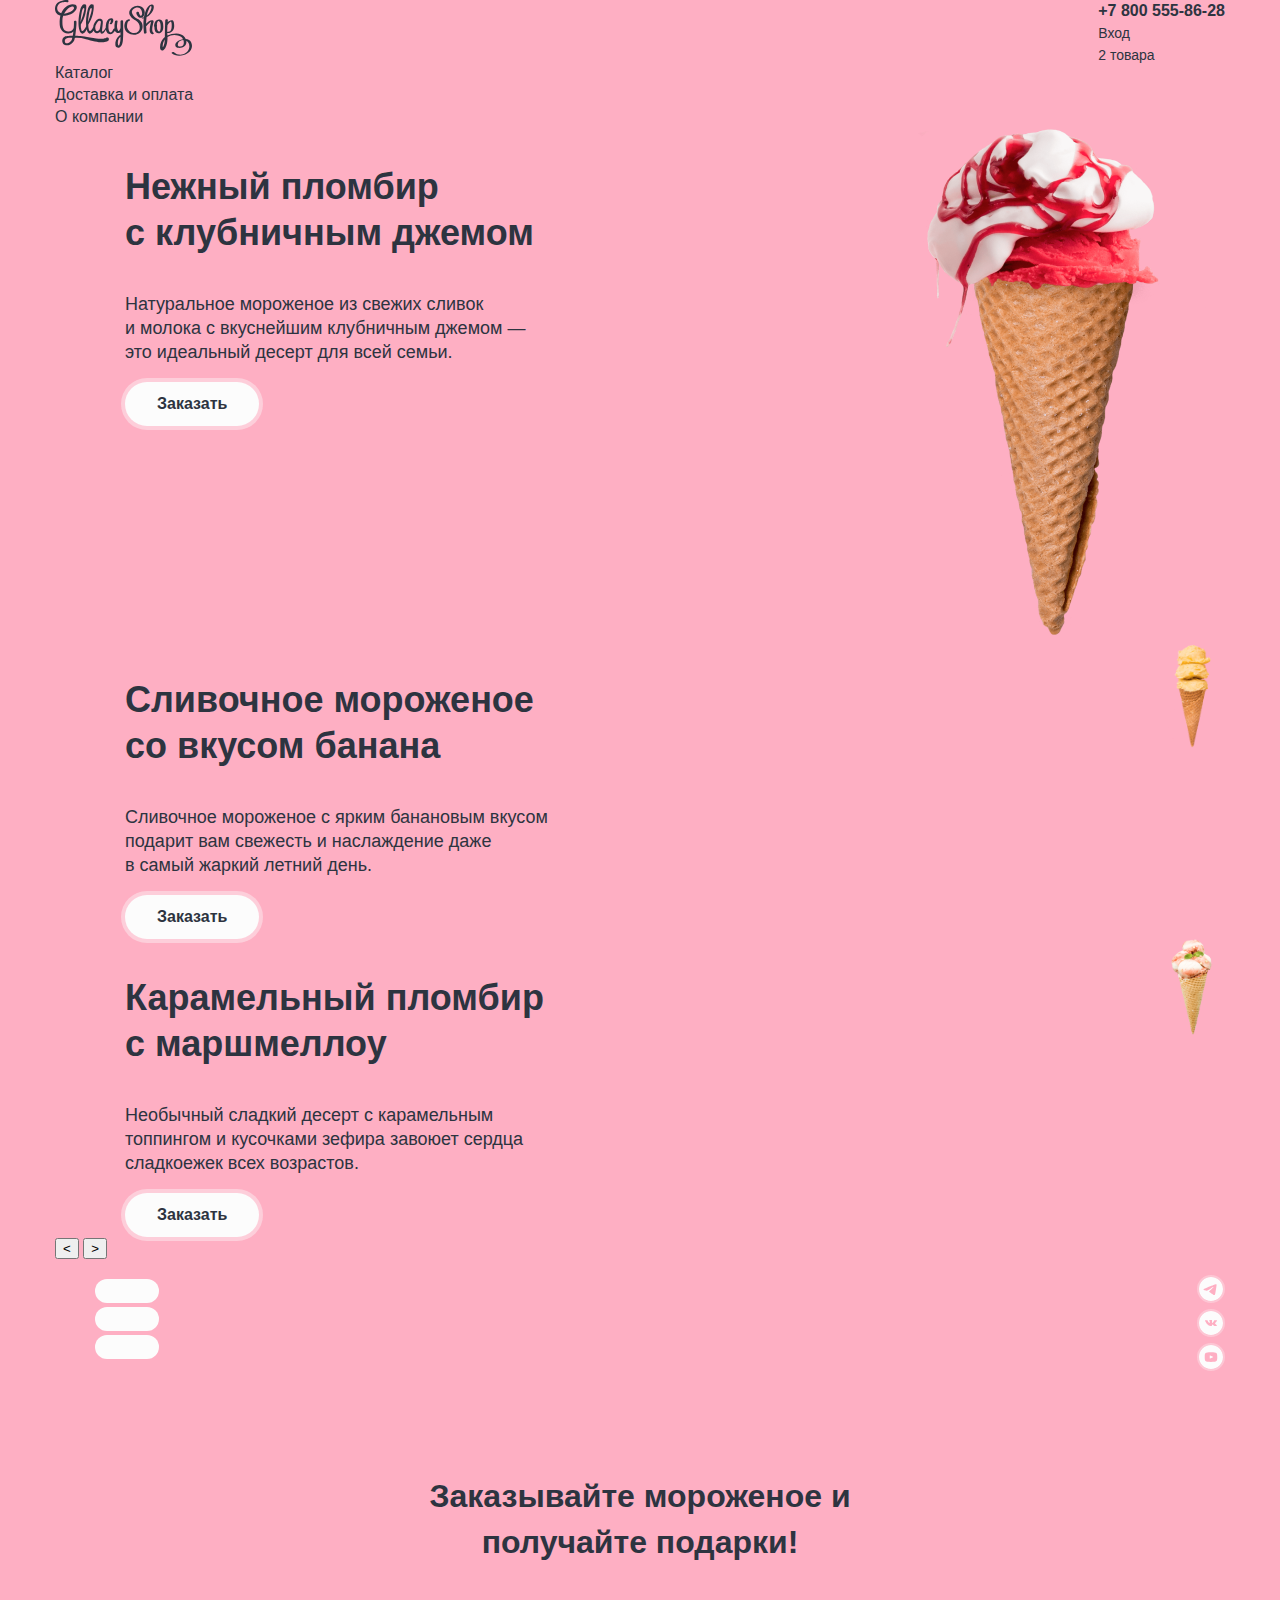
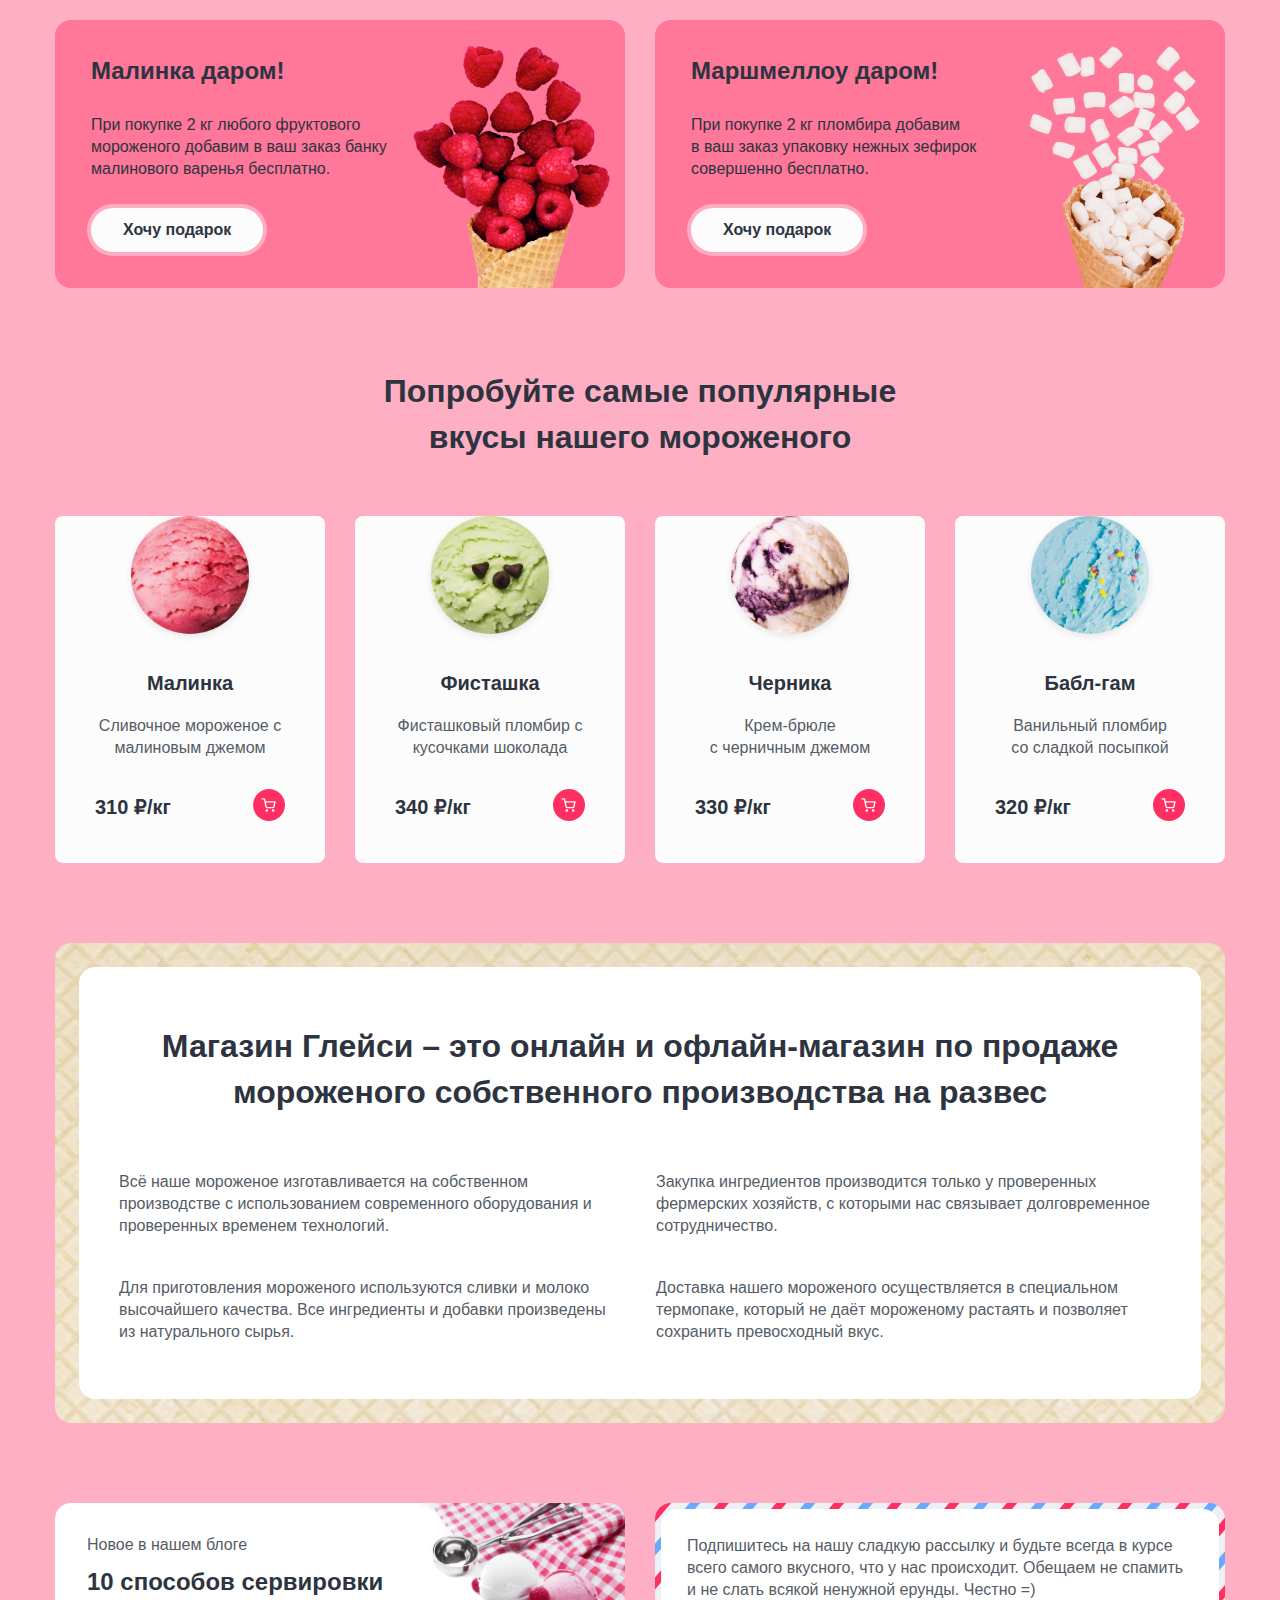
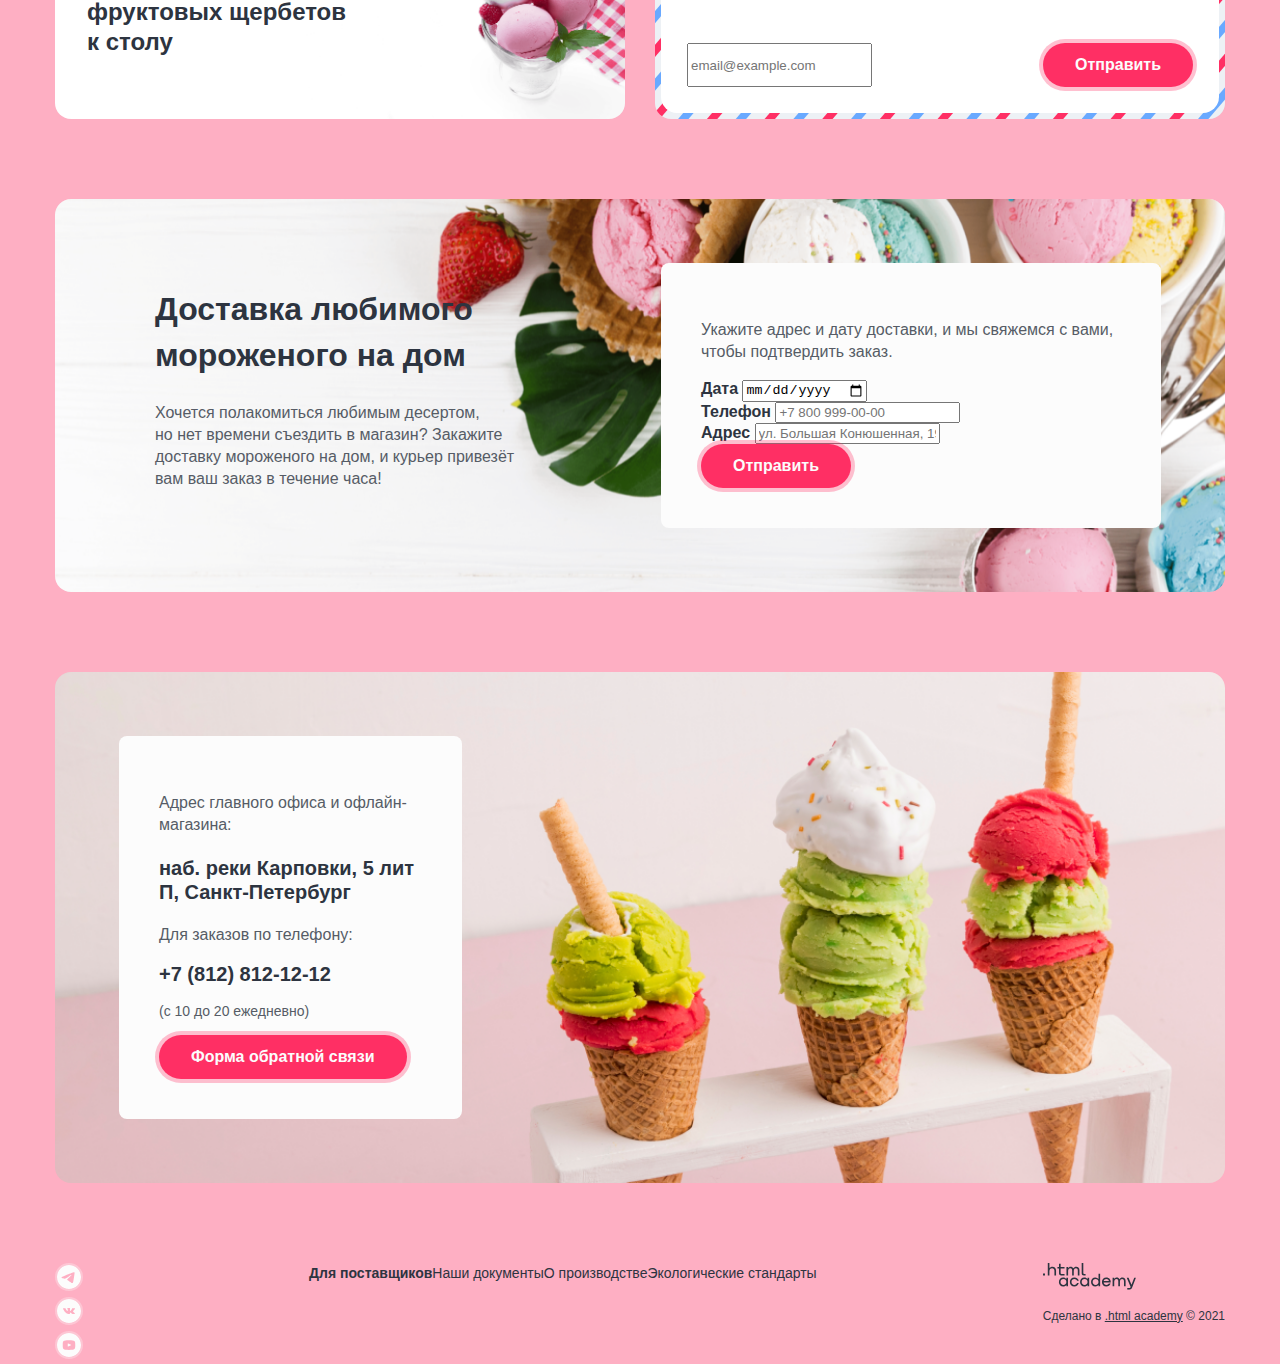
==== index.html @ f5265581 "Changed flex-container for gifts-/cards- containers" ====
<!DOCTYPE html>
<html lang="ru">
  <head>
    <meta charset="utf-8">
    <meta name="viewport" content="width=device-width, initial-scale=1.0">
    <title>HTML Academy: Глейси</title>
    <link rel="stylesheet" href="assets/styles/styles.css">
  </head>
  <body>
    <header class="wrapper main-header">
      <nav class="navigation">
        <a class="logo">
          <img class="main-logo" src="assets/icons/logo-gllacy.svg" alt="Логотип Глейси." width="137" height="56">
        </a>
        <ul class="navigation-list">
          <li class="navigation-item">
            <a class="navigation-link main-text-small" href="catalog.html">Каталог</a>
          </li>
          <li class="navigation-item">
            <a class="navigation-link  main-text-small" href="#">Доставка и оплата</a>
          </li>
          <li class="navigation-item">
            <a class="navigation-link  main-text-small" href="#">О компании</a>
          </li>
        </ul>
      </nav>
      <div class="navigation-user">
        <div class="navigation-item">
          <a class="navigation-link main-text-small text-bold" href="tel:+78005558628">+7 800 555-86-28</a>
        </div>
        <div class="navigation-item">
          <a class="navigation-link" href="#"><span class="visually-hidden">Поиск</span></a>
        </div>
        <div class="navigation-item">
          <a class="navigation-link label-text" href="#">Вход<span class="visually-hidden">Личный кабинет</span></a>
        </div>
        <div class="navigation-item">
          <a class="navigation-link label-text" href="#">2 товара<span class="visually-hidden">Корзина</span></a>
        </div>
      </div>
    </header>
    <main class="wrapper main-index">
      <h1 class="visually-hidden">Магазин мороженого Глейси</h1>
      <section class="section-index slider">
        <h2 class="visually-hidden">Виды мороженого</h2>
        <ul class="slider-items">
          <li class="slider-item js-slide active">
            <div class="slider-item-description">
              <h3 class="slider-item-heading head-text-extra text-black">Нежный пломбир с&nbsp;клубничным джемом</h3>
              <p class="slider-item-text main-text-big">Натуральное мороженое из&nbsp;свежих сливок и&nbsp;молока с&nbsp;вкуснейшим клубничным джемом&nbsp;&mdash; это идеальный десерт для всей семьи.</p>
              <a href="#" class="btn btn-primary">Заказать</a>
            </div>
            <div class="slider-item-image">
              <img src="assets/images/icecream-1.png" width="329" height="507" alt="">
            </div>
          </li>
          <li class="slider-item js-slide">
            <div class="slider-item-description">
              <h3 class="slider-item-heading head-text-extra text-black">Сливочное мороженое со&nbsp;вкусом банана</h3>
              <p class="slider-item-text main-text-big">Сливочное мороженое с&nbsp;ярким банановым вкусом подарит вам свежесть и&nbsp;наслаждение даже в&nbsp;самый жаркий летний день.</p>
              <a href="#" class="btn btn-primary">Заказать</a>
            </div>
            <div class="slider-item-image">
              <img src="assets/images/icecream-2.png" width="66" height="150" alt="">
            </div>
          </li>
          <li class="slider-item js-slide">
            <div class="slider-item-description">
              <h3 class="slider-item-heading head-text-extra text-black">Карамельный пломбир с&nbsp;маршмеллоу</h3>
              <p class="slider-item-text main-text-big">Необычный сладкий десерт с&nbsp;карамельным топпингом и&nbsp;кусочками зефира завоюет сердца сладкоежек всех возрастов.</p>
              <a href="#" class="btn btn-primary">Заказать</a>
            </div>
            <div class="slider-item-image">
              <img src="assets/images/icecream-3.png" width="66" height="150" alt="">
            </div>
          </li>
        </ul>
        <div class="slider-controls">
          <div class="slider-arrows">
            <button class="slider-arrow prev js-toggle" type="button" aria-label="Перейти к предыдущему слайду">&lt;</button>
            <button class="slider-arrow next js-toggle" type="button" aria-label="Перейти к следующему слайду">&gt;</button>
          </div>
        </div>
        <div class="slider-footer">
          <ul class="pagination">
            <li><button class="btn pagination-item pagination-item-active" type="button"></button></li>
            <li><button class="btn pagination-item" type="button"></button></li>
            <li><button class="btn pagination-item" type="button"></button></li>
          </ul>
          <div class="socials">
            <ul class="social-list">
              <li class="social-item">
                <a class="btn btn-icon" href="https://t.me/htmlacademy">
                  <svg width="28" height="28" viewBox="0 0 28 28" fill="none" xmlns="http://www.w3.org/2000/svg">
                    <path fill-rule="evenodd" clip-rule="evenodd" d="M26 14C26 20.627 20.627 26 14 26C7.373 26 2 20.627 2 14C2 7.373 7.373 2 14 2C20.627 2 26 7.373 26 14ZM14.43 10.859C13.263 11.344 10.93 12.349 7.432 13.873C6.864 14.099 6.566 14.32 6.539 14.536C6.493 14.902 6.951 15.046 7.573 15.241C7.658 15.268 7.746 15.295 7.836 15.325C8.449 15.524 9.273 15.757 9.701 15.766C10.09 15.774 10.524 15.614 11.003 15.286C14.271 13.079 15.958 11.964 16.064 11.94C16.139 11.923 16.243 11.901 16.313 11.964C16.383 12.026 16.376 12.144 16.369 12.176C16.323 12.369 14.529 14.038 13.599 14.902C13.309 15.171 13.104 15.362 13.062 15.406C12.968 15.503 12.872 15.596 12.78 15.685C12.21 16.233 11.784 16.645 12.804 17.317C13.294 17.64 13.686 17.907 14.077 18.173C14.504 18.464 14.93 18.754 15.482 19.116C15.622 19.208 15.756 19.303 15.887 19.396C16.384 19.751 16.831 20.069 17.383 20.019C17.703 19.989 18.035 19.688 18.203 18.789C18.6 16.663 19.382 12.059 19.563 10.161C19.574 10.0034 19.5673 9.84509 19.543 9.689C19.5285 9.56293 19.4671 9.44693 19.371 9.364C19.228 9.247 19.006 9.222 18.906 9.224C18.455 9.232 17.763 9.473 14.43 10.859Z" fill="#FCFCFC"/>
                    <rect x="1" y="1" width="26" height="26" rx="13" stroke="#FCFCFC" stroke-opacity="0.3" stroke-width="2"/>
                  </svg>
                  <span class="visually-hidden">Телеграм</span>
                </a>
              </li>
              <li class="social-item">
                <a class="btn btn-icon" href="https://vk.com/htmlacademy">
                  <svg width="28" height="28" viewBox="0 0 28 28" fill="none" xmlns="http://www.w3.org/2000/svg">
                    <path fill-rule="evenodd" clip-rule="evenodd" d="M26 14C26 20.6274 20.6274 26 14 26C7.37258 26 2 20.6274 2 14C2 7.37258 7.37258 2 14 2C20.6274 2 26 7.37258 26 14ZM14.5884 16.9749H13.8711C13.8711 16.9749 12.2885 17.0584 10.8948 15.7867C9.37486 14.3995 8.03249 11.647 8.03249 11.647C8.03249 11.647 7.95511 11.4665 8.03917 11.3793C8.13366 11.2812 8.39106 11.2749 8.39106 11.2749L10.1057 11.2651C10.1057 11.2651 10.2673 11.2888 10.3829 11.3632C10.4782 11.4246 10.5317 11.5394 10.5317 11.5394C10.5317 11.5394 10.8088 12.1536 11.1758 12.7093C11.8921 13.7942 12.2258 14.0315 12.469 13.9152C12.8233 13.7458 12.7171 12.3816 12.7171 12.3816C12.7171 12.3816 12.7236 11.8865 12.5387 11.666C12.3955 11.4951 12.1254 11.4453 12.0062 11.4313C11.9097 11.42 12.0681 11.2237 12.2733 11.1356C12.5819 11.0031 13.1268 10.9955 13.7706 11.0014C14.2722 11.0058 14.4165 11.0332 14.6127 11.0748C15.0677 11.1711 15.0536 11.4796 15.0229 12.1454C15.0138 12.3444 15.0032 12.5752 15.0032 12.8418C15.0032 12.9018 15.0012 12.9657 14.9991 13.0315C14.9885 13.3725 14.9763 13.7629 15.2324 13.908C15.3637 13.9822 15.6849 13.9191 16.4884 12.7233C16.8693 12.1566 17.1549 11.4902 17.1549 11.4902C17.1549 11.4902 17.2173 11.3715 17.3142 11.3205C17.4134 11.2685 17.5472 11.2845 17.5472 11.2845L19.3515 11.2746C19.3515 11.2746 19.8937 11.218 19.9815 11.4324C20.0735 11.6576 19.7788 12.1833 19.0417 13.0444C18.3463 13.8567 18.006 14.1587 18.0328 14.4236C18.0527 14.6198 18.2739 14.7957 18.7015 15.1436C19.5897 15.8661 19.8264 16.2455 19.8827 16.3357C19.8872 16.343 19.8906 16.3484 19.893 16.3519C20.2905 16.9296 19.4522 16.9749 19.4522 16.9749L17.8497 16.9944C17.8497 16.9944 17.5053 17.0543 17.0521 16.7814C16.8151 16.6388 16.5833 16.406 16.3626 16.1842C16.0251 15.8451 15.7131 15.5316 15.4469 15.6056C15.0002 15.7298 15.0143 16.5734 15.0143 16.5734C15.0143 16.5734 15.0175 16.7536 14.9157 16.8495C14.8051 16.954 14.5884 16.9749 14.5884 16.9749Z" fill="#FCFCFC"/>
                    <rect x="1" y="1" width="26" height="26" rx="13" stroke="#FCFCFC" stroke-opacity="0.3" stroke-width="2"/>
                  </svg>
                  <span class="visually-hidden">ВКонтакте</span>
                </a>
              </li>
              <li class="social-item">
                <a class="btn btn-icon" href="https://www.youtube.com/user/htmlacademyru">
                  <svg width="28" height="28" viewBox="0 0 28 28" fill="none" xmlns="http://www.w3.org/2000/svg">
                    <path d="M16.0037 13.7913L13.1963 12.4813C12.9513 12.3675 12.75 12.495 12.75 12.7662V15.2338C12.75 15.505 12.9513 15.6325 13.1963 15.5188L16.0025 14.2087C16.2488 14.0938 16.2487 13.9063 16.0037 13.7913ZM14 2C7.3725 2 2 7.3725 2 14C2 20.6275 7.3725 26 14 26C20.6275 26 26 20.6275 26 14C26 7.3725 20.6275 2 14 2ZM14 18.875C7.8575 18.875 7.75 18.3213 7.75 14C7.75 9.67875 7.8575 9.125 14 9.125C20.1425 9.125 20.25 9.67875 20.25 14C20.25 18.3213 20.1425 18.875 14 18.875Z" fill="#FCFCFC"/>
                    <rect x="1" y="1" width="26" height="26" rx="13" stroke="#FCFCFC" stroke-opacity="0.3" stroke-width="2"/>
                  </svg>
                  <span class="visually-hidden">Ютуб</span>
                </a>
              </li>
            </ul>
          </div>
        </div>
      </section>
      <section class="section-index gifts">
        <h2 class="gifts-heading head-text-big text-black">Заказывайте мороженое и получайте подарки!</h2>
        <div class="gifts-container">
          <div class="gifts-item gifts-item-raspberry">
            <h3 class="gifts-item-heading head-text-medium text-bold">Малинка даром!</h3>
            <p class="gifts-description">При покупке 2 кг любого фруктового мороженого добавим в ваш заказ банку малинового варенья бесплатно.</p>
            <a class="btn btn-primary" href="#">Хочу подарок</a>
          </div>
          <div class="gifts-item  gifts-item-marshmello">
            <h3 class="gifts-item-heading head-text head-text-medium text-bold">Маршмеллоу даром!</h3>
            <p class="gifts-description">При покупке 2 кг пломбира добавим в&nbsp;ваш заказ упаковку нежных зефирок совершенно бесплатно.</p>
            <a class="btn btn-primary" href="#">Хочу подарок</a>
          </div>
        </div>
      </section>
      <section class="section-index catalog">
        <h2 class="catalog-heading head-text-big text-black">Попробуйте самые популярные вкусы нашего мороженого</h2>
        <ul class="catalog-cards">
          <li class="card">
            <a class="card-link" href="#">
              <div class="card-image">
                <img src="assets/images/catalog-raspberry.png" width="270" height="184" alt="">
              </div>
              <h3 class="card-heading head-text-small text-bold">Малинка</h3>
            </a>
            <p class="card-description">Сливочное мороженое с малиновым джемом</p>
            <div class="flex-container">
              <p class="card-price head-text-small text-bold">310 &#8381;/кг</p>
              <button class="btn btn-icon" type="button" aria-label="В корзину">
                <svg width="32" height="32" viewBox="0 0 32 32" fill="none" xmlns="http://www.w3.org/2000/svg">
                  <rect width="32" height="32" rx="16" fill="#FF2F64"/>
                  <path fill-rule="evenodd" clip-rule="evenodd" d="M9.16667 9.25C8.79848 9.25 8.5 9.54848 8.5 9.91667C8.5 10.2849 8.79848 10.5833 9.16667 10.5833H10.9379L11.4054 12.9187C11.4082 12.9367 11.4118 12.9544 11.416 12.9718L12.3834 17.8052L12.3835 17.8057C12.4671 18.2257 12.6956 18.603 13.0292 18.8715C13.3611 19.1387 13.7759 19.2813 14.2018 19.2748H19.8225C20.2484 19.2813 20.6633 19.1387 20.9952 18.8715C21.3289 18.6029 21.5575 18.2254 21.641 17.8052L21.641 17.8052L21.642 17.8002L22.5691 12.9387C22.6063 12.7435 22.5545 12.542 22.4279 12.3889C22.3012 12.2358 22.1129 12.1472 21.9142 12.1472H12.6107L12.1381 9.78583C12.0757 9.47426 11.8021 9.25 11.4844 9.25H9.16667ZM13.691 17.5444L12.8776 13.4805H21.1084L20.3328 17.5474C20.31 17.6599 20.2485 17.7609 20.1591 17.8329C20.0691 17.9053 19.9565 17.9438 19.841 17.9416L19.841 17.9415H19.8282H14.1961V17.9414L14.1834 17.9416C14.0679 17.9438 13.9553 17.9053 13.8653 17.8329C13.7753 17.7605 13.7137 17.6587 13.6912 17.5454L13.691 17.5444ZM12.5574 21.5054C12.5574 20.8175 13.1151 20.2597 13.8031 20.2597C14.491 20.2597 15.0488 20.8175 15.0488 21.5054C15.0488 22.1934 14.491 22.7511 13.8031 22.7511C13.1151 22.7511 12.5574 22.1934 12.5574 21.5054ZM18.9307 21.5054C18.9307 20.8175 19.4884 20.2597 20.1764 20.2597C20.8644 20.2597 21.4221 20.8175 21.4221 21.5054C21.4221 22.1934 20.8644 22.7511 20.1764 22.7511C19.4884 22.7511 18.9307 22.1934 18.9307 21.5054Z" fill="#FCFCFC"/>
                </svg>
              </button>
            </div>
          </li>
          <li class="card">
            <a class="card-link" href="#">
              <div class="card-image">
                <img src="assets/images/catalog-pistachio.png" width="270" height="184" alt="">
              </div>
              <h3 class="card-heading head-text-small text-bold">Фисташка</h3>
            </a>
            <p class="card-description">Фисташковый пломбир с кусочками шоколада</p>
            <div class="flex-container">
              <p class="card-price head-text-small text-bold">340 &#8381;/кг</p>
              <button class="btn btn-icon" type="button" aria-label="В корзину">
                <svg width="32" height="32" viewBox="0 0 32 32" fill="none" xmlns="http://www.w3.org/2000/svg">
                  <rect width="32" height="32" rx="16" fill="#FF2F64"/>
                  <path fill-rule="evenodd" clip-rule="evenodd" d="M9.16667 9.25C8.79848 9.25 8.5 9.54848 8.5 9.91667C8.5 10.2849 8.79848 10.5833 9.16667 10.5833H10.9379L11.4054 12.9187C11.4082 12.9367 11.4118 12.9544 11.416 12.9718L12.3834 17.8052L12.3835 17.8057C12.4671 18.2257 12.6956 18.603 13.0292 18.8715C13.3611 19.1387 13.7759 19.2813 14.2018 19.2748H19.8225C20.2484 19.2813 20.6633 19.1387 20.9952 18.8715C21.3289 18.6029 21.5575 18.2254 21.641 17.8052L21.641 17.8052L21.642 17.8002L22.5691 12.9387C22.6063 12.7435 22.5545 12.542 22.4279 12.3889C22.3012 12.2358 22.1129 12.1472 21.9142 12.1472H12.6107L12.1381 9.78583C12.0757 9.47426 11.8021 9.25 11.4844 9.25H9.16667ZM13.691 17.5444L12.8776 13.4805H21.1084L20.3328 17.5474C20.31 17.6599 20.2485 17.7609 20.1591 17.8329C20.0691 17.9053 19.9565 17.9438 19.841 17.9416L19.841 17.9415H19.8282H14.1961V17.9414L14.1834 17.9416C14.0679 17.9438 13.9553 17.9053 13.8653 17.8329C13.7753 17.7605 13.7137 17.6587 13.6912 17.5454L13.691 17.5444ZM12.5574 21.5054C12.5574 20.8175 13.1151 20.2597 13.8031 20.2597C14.491 20.2597 15.0488 20.8175 15.0488 21.5054C15.0488 22.1934 14.491 22.7511 13.8031 22.7511C13.1151 22.7511 12.5574 22.1934 12.5574 21.5054ZM18.9307 21.5054C18.9307 20.8175 19.4884 20.2597 20.1764 20.2597C20.8644 20.2597 21.4221 20.8175 21.4221 21.5054C21.4221 22.1934 20.8644 22.7511 20.1764 22.7511C19.4884 22.7511 18.9307 22.1934 18.9307 21.5054Z" fill="#FCFCFC"/>
                </svg>
              </button>
            </div>
          </li>
          <li class="card">
            <a class="card-link" href="#">
              <div class="card-image">
                <img src="assets/images/catalog-blueberry.png" width="270" height="184" alt="">
              </div>
              <h3 class="card-heading head-text-small text-bold">Черника</h3>
            </a>
            <p class="card-description">Крем-брюле с&nbsp;черничным джемом</p>
            <div class="flex-container">
              <p class="card-price head-text-small text-bold">330 &#8381;/кг</p>
              <button class="btn btn-icon" type="button" aria-label="В корзину">
                <svg width="32" height="32" viewBox="0 0 32 32" fill="none" xmlns="http://www.w3.org/2000/svg">
                  <rect width="32" height="32" rx="16" fill="#FF2F64"/>
                  <path fill-rule="evenodd" clip-rule="evenodd" d="M9.16667 9.25C8.79848 9.25 8.5 9.54848 8.5 9.91667C8.5 10.2849 8.79848 10.5833 9.16667 10.5833H10.9379L11.4054 12.9187C11.4082 12.9367 11.4118 12.9544 11.416 12.9718L12.3834 17.8052L12.3835 17.8057C12.4671 18.2257 12.6956 18.603 13.0292 18.8715C13.3611 19.1387 13.7759 19.2813 14.2018 19.2748H19.8225C20.2484 19.2813 20.6633 19.1387 20.9952 18.8715C21.3289 18.6029 21.5575 18.2254 21.641 17.8052L21.641 17.8052L21.642 17.8002L22.5691 12.9387C22.6063 12.7435 22.5545 12.542 22.4279 12.3889C22.3012 12.2358 22.1129 12.1472 21.9142 12.1472H12.6107L12.1381 9.78583C12.0757 9.47426 11.8021 9.25 11.4844 9.25H9.16667ZM13.691 17.5444L12.8776 13.4805H21.1084L20.3328 17.5474C20.31 17.6599 20.2485 17.7609 20.1591 17.8329C20.0691 17.9053 19.9565 17.9438 19.841 17.9416L19.841 17.9415H19.8282H14.1961V17.9414L14.1834 17.9416C14.0679 17.9438 13.9553 17.9053 13.8653 17.8329C13.7753 17.7605 13.7137 17.6587 13.6912 17.5454L13.691 17.5444ZM12.5574 21.5054C12.5574 20.8175 13.1151 20.2597 13.8031 20.2597C14.491 20.2597 15.0488 20.8175 15.0488 21.5054C15.0488 22.1934 14.491 22.7511 13.8031 22.7511C13.1151 22.7511 12.5574 22.1934 12.5574 21.5054ZM18.9307 21.5054C18.9307 20.8175 19.4884 20.2597 20.1764 20.2597C20.8644 20.2597 21.4221 20.8175 21.4221 21.5054C21.4221 22.1934 20.8644 22.7511 20.1764 22.7511C19.4884 22.7511 18.9307 22.1934 18.9307 21.5054Z" fill="#FCFCFC"/>
                </svg>
              </button>
            </div>
          </li>
          <li class="card">
            <a class="card-link" href="#">
              <div class="card-image">
                <img src="assets/images/catalog-bubblegum.png" width="270" height="184" alt="">
              </div>
              <h3 class="card-heading head-text-small text-bold">Бабл-гам</h3>
            </a>
            <p class="card-description">Ванильный пломбир со&nbsp;сладкой посыпкой</p>
            <div class="flex-container">
              <p class="card-price head-text-small text-bold">320 &#8381;/кг</p>
              <button class="btn btn-icon" type="button" aria-label="В корзину">
                <svg width="32" height="32" viewBox="0 0 32 32" fill="none" xmlns="http://www.w3.org/2000/svg">
                  <rect width="32" height="32" rx="16" fill="#FF2F64"/>
                  <path fill-rule="evenodd" clip-rule="evenodd" d="M9.16667 9.25C8.79848 9.25 8.5 9.54848 8.5 9.91667C8.5 10.2849 8.79848 10.5833 9.16667 10.5833H10.9379L11.4054 12.9187C11.4082 12.9367 11.4118 12.9544 11.416 12.9718L12.3834 17.8052L12.3835 17.8057C12.4671 18.2257 12.6956 18.603 13.0292 18.8715C13.3611 19.1387 13.7759 19.2813 14.2018 19.2748H19.8225C20.2484 19.2813 20.6633 19.1387 20.9952 18.8715C21.3289 18.6029 21.5575 18.2254 21.641 17.8052L21.641 17.8052L21.642 17.8002L22.5691 12.9387C22.6063 12.7435 22.5545 12.542 22.4279 12.3889C22.3012 12.2358 22.1129 12.1472 21.9142 12.1472H12.6107L12.1381 9.78583C12.0757 9.47426 11.8021 9.25 11.4844 9.25H9.16667ZM13.691 17.5444L12.8776 13.4805H21.1084L20.3328 17.5474C20.31 17.6599 20.2485 17.7609 20.1591 17.8329C20.0691 17.9053 19.9565 17.9438 19.841 17.9416L19.841 17.9415H19.8282H14.1961V17.9414L14.1834 17.9416C14.0679 17.9438 13.9553 17.9053 13.8653 17.8329C13.7753 17.7605 13.7137 17.6587 13.6912 17.5454L13.691 17.5444ZM12.5574 21.5054C12.5574 20.8175 13.1151 20.2597 13.8031 20.2597C14.491 20.2597 15.0488 20.8175 15.0488 21.5054C15.0488 22.1934 14.491 22.7511 13.8031 22.7511C13.1151 22.7511 12.5574 22.1934 12.5574 21.5054ZM18.9307 21.5054C18.9307 20.8175 19.4884 20.2597 20.1764 20.2597C20.8644 20.2597 21.4221 20.8175 21.4221 21.5054C21.4221 22.1934 20.8644 22.7511 20.1764 22.7511C19.4884 22.7511 18.9307 22.1934 18.9307 21.5054Z" fill="#FCFCFC"/>
                </svg>
              </button>
            </div>
          </li>
        </ul>
      </section>
      <section class="section-index advantages">
        <div class="advantages-inner">
          <h2 class="advantages-heading head-text-big text-black">Магазин Глейси – это онлайн и офлайн-магазин по продаже мороженого собственного производства на развес</h2>
          <div class="flex-container">
            <div class="advantages-item production">
              <p class="advantages-description">Всё наше мороженое изготавливается на собственном производстве с использованием современного оборудования и проверенных временем технологий.</p>
            </div>
            <div class="advantages-item ingredients">
              <p class="advantages-description">Закупка ингредиентов производится только у проверенных фермерских хозяйств, с которыми нас связывает долговременное сотрудничество.</p>
            </div>
            <div class="advantages-item quality">
              <p class="advantages-description">Для приготовления мороженого используются сливки и молоко высочайшего качества. Все ингредиенты и добавки произведены из натурального сырья.</p>
            </div>
            <div class="advantages-item temperature">
              <p class="advantages-description">Доставка нашего мороженого осуществляется в специальном термопаке, который не даёт мороженому растаять и позволяет сохранить превосходный вкус.</p>
            </div>
          </div>
        </div>
      </section>
      <section class="section-index info">
        <h2 class="visually-hidden">Новости и подписка</h2>
        <div class="flex-container">
          <article class="news info-item">
            <p class="news-text main-text-small">Новое в нашем блоге</p>
            <h3 class="news-heading head-text-medium text-bold">
              <a href="#">10 способов сервировки фруктовых щербетов к&nbsp;столу</a>
            </h3>
          </article>
          <div class="subscribe info-item">
            <div class="subscribe-inner">
              <p class="subscribe-text">Подпишитесь на нашу сладкую рассылку и будьте всегда в&nbsp;курсе всего самого вкусного, что у нас происходит. Обещаем не спамить и не слать всякой ненужной ерунды. Честно =)</p>
              <form class="subscribe-form flex-container" action="https://echo.htmlacademy.ru/courses" method="post">
                <label class="visually-hidden" for="email">Электронная почта:</label>
                <input class="main-input" type="email" name="email" id="email" placeholder="email@example.com">
                <button class="btn btn-secondary" type="submit">Отправить</button>
              </form>
            </div>
          </div>
        </div>
      </section>
      <section class="section-index delivery">
        <div class="flex-container">
          <div class="delivery-description">
            <h2 class="delivery-heading head-text-big text-black">Доставка любимого мороженого на дом</h2>
            <p class="delivery-text">Хочется полакомиться любимым десертом, но&nbsp;нет времени съездить в магазин? Закажите доставку мороженого на дом, и курьер привезёт вам ваш заказ в течение часа!</p>
          </div>
          <div class="delivery-order">
            <p class="delivery-order-label">Укажите адрес и дату доставки, и мы свяжемся с вами, чтобы подтвердить заказ.</p>
            <form class="delivery-form" action="https://echo.htmlacademy.ru/courses" method="post">
              <div class="flex-container">
                <label class="main-label data-label main-text-small text-bold">Дата
                  <input class="main-input date-input" type="date" name="date">
                </label>
                <label class="main-label main-text-small text-bold">Телефон
                  <input class="main-input tel-input" type="tel" name="tel" placeholder="+7 800 999-00-00">
                </label>
                <label class="main-label main-text-small text-bold">Адрес
                  <input class="main-input address-input" type="text" name="address" placeholder="ул. Большая Конюшенная, 19/8">
                </label>
              </div>
              <button class="btn btn-secondary" type="submit">Отправить</button>
            </form>
          </div>
        </div>
      </section>
      <section class="section-index contacts">
        <h2 class="visually-hidden">Наши контакты</h2>
        <div class="contacts-container">
          <div class="contacts-address">
            <p class="contacts-text">Адрес главного офиса и офлайн-магазина:</p>
            <p class="head-text-small text-bold">наб. реки Карповки, 5 лит П, Санкт-Петербург</p>
          </div>
          <div class="contacts-phone">
            <p class="contacts-text">Для заказов по телефону:</p>
            <a class="head-text-small text-bold" href="tel:+78128121212">+7 (812) 812-12-12</a>
            <p class="contacts-text label-text">(с 10 до 20 ежедневно)</p>
          </div>
          <button class="btn btn-secondary" type="button">Форма обратной связи</button>
        </div>
      </section>
    </main>
    <footer class="wrapper footer main-footer">
      <div class="flex-container">
        <div class="footer-socials">
          <ul class="social-list">
            <li class="social-item">
              <a class="btn btn-icon" href="https://t.me/htmlacademy">
                <svg width="28" height="28" viewBox="0 0 28 28" fill="none" xmlns="http://www.w3.org/2000/svg">
                  <path fill-rule="evenodd" clip-rule="evenodd" d="M26 14C26 20.627 20.627 26 14 26C7.373 26 2 20.627 2 14C2 7.373 7.373 2 14 2C20.627 2 26 7.373 26 14ZM14.43 10.859C13.263 11.344 10.93 12.349 7.432 13.873C6.864 14.099 6.566 14.32 6.539 14.536C6.493 14.902 6.951 15.046 7.573 15.241C7.658 15.268 7.746 15.295 7.836 15.325C8.449 15.524 9.273 15.757 9.701 15.766C10.09 15.774 10.524 15.614 11.003 15.286C14.271 13.079 15.958 11.964 16.064 11.94C16.139 11.923 16.243 11.901 16.313 11.964C16.383 12.026 16.376 12.144 16.369 12.176C16.323 12.369 14.529 14.038 13.599 14.902C13.309 15.171 13.104 15.362 13.062 15.406C12.968 15.503 12.872 15.596 12.78 15.685C12.21 16.233 11.784 16.645 12.804 17.317C13.294 17.64 13.686 17.907 14.077 18.173C14.504 18.464 14.93 18.754 15.482 19.116C15.622 19.208 15.756 19.303 15.887 19.396C16.384 19.751 16.831 20.069 17.383 20.019C17.703 19.989 18.035 19.688 18.203 18.789C18.6 16.663 19.382 12.059 19.563 10.161C19.574 10.0034 19.5673 9.84509 19.543 9.689C19.5285 9.56293 19.4671 9.44693 19.371 9.364C19.228 9.247 19.006 9.222 18.906 9.224C18.455 9.232 17.763 9.473 14.43 10.859Z" fill="#FCFCFC"/>
                  <rect x="1" y="1" width="26" height="26" rx="13" stroke="#FCFCFC" stroke-opacity="0.3" stroke-width="2"/>
                </svg>
                <span class="visually-hidden">Телеграм</span>
              </a>
            </li>
            <li class="social-item">
              <a class="btn btn-icon" href="https://vk.com/htmlacademy">
                <svg width="28" height="28" viewBox="0 0 28 28" fill="none" xmlns="http://www.w3.org/2000/svg">
                  <path fill-rule="evenodd" clip-rule="evenodd" d="M26 14C26 20.6274 20.6274 26 14 26C7.37258 26 2 20.6274 2 14C2 7.37258 7.37258 2 14 2C20.6274 2 26 7.37258 26 14ZM14.5884 16.9749H13.8711C13.8711 16.9749 12.2885 17.0584 10.8948 15.7867C9.37486 14.3995 8.03249 11.647 8.03249 11.647C8.03249 11.647 7.95511 11.4665 8.03917 11.3793C8.13366 11.2812 8.39106 11.2749 8.39106 11.2749L10.1057 11.2651C10.1057 11.2651 10.2673 11.2888 10.3829 11.3632C10.4782 11.4246 10.5317 11.5394 10.5317 11.5394C10.5317 11.5394 10.8088 12.1536 11.1758 12.7093C11.8921 13.7942 12.2258 14.0315 12.469 13.9152C12.8233 13.7458 12.7171 12.3816 12.7171 12.3816C12.7171 12.3816 12.7236 11.8865 12.5387 11.666C12.3955 11.4951 12.1254 11.4453 12.0062 11.4313C11.9097 11.42 12.0681 11.2237 12.2733 11.1356C12.5819 11.0031 13.1268 10.9955 13.7706 11.0014C14.2722 11.0058 14.4165 11.0332 14.6127 11.0748C15.0677 11.1711 15.0536 11.4796 15.0229 12.1454C15.0138 12.3444 15.0032 12.5752 15.0032 12.8418C15.0032 12.9018 15.0012 12.9657 14.9991 13.0315C14.9885 13.3725 14.9763 13.7629 15.2324 13.908C15.3637 13.9822 15.6849 13.9191 16.4884 12.7233C16.8693 12.1566 17.1549 11.4902 17.1549 11.4902C17.1549 11.4902 17.2173 11.3715 17.3142 11.3205C17.4134 11.2685 17.5472 11.2845 17.5472 11.2845L19.3515 11.2746C19.3515 11.2746 19.8937 11.218 19.9815 11.4324C20.0735 11.6576 19.7788 12.1833 19.0417 13.0444C18.3463 13.8567 18.006 14.1587 18.0328 14.4236C18.0527 14.6198 18.2739 14.7957 18.7015 15.1436C19.5897 15.8661 19.8264 16.2455 19.8827 16.3357C19.8872 16.343 19.8906 16.3484 19.893 16.3519C20.2905 16.9296 19.4522 16.9749 19.4522 16.9749L17.8497 16.9944C17.8497 16.9944 17.5053 17.0543 17.0521 16.7814C16.8151 16.6388 16.5833 16.406 16.3626 16.1842C16.0251 15.8451 15.7131 15.5316 15.4469 15.6056C15.0002 15.7298 15.0143 16.5734 15.0143 16.5734C15.0143 16.5734 15.0175 16.7536 14.9157 16.8495C14.8051 16.954 14.5884 16.9749 14.5884 16.9749Z" fill="#FCFCFC"/>
                  <rect x="1" y="1" width="26" height="26" rx="13" stroke="#FCFCFC" stroke-opacity="0.3" stroke-width="2"/>
                </svg>
                <span class="visually-hidden">ВКонтакте</span>
              </a>
            </li>
            <li class="social-item">
              <a class="btn btn-icon" href="https://www.youtube.com/user/htmlacademyru">
                <svg width="28" height="28" viewBox="0 0 28 28" fill="none" xmlns="http://www.w3.org/2000/svg">
                  <path d="M16.0037 13.7913L13.1963 12.4813C12.9513 12.3675 12.75 12.495 12.75 12.7662V15.2338C12.75 15.505 12.9513 15.6325 13.1963 15.5188L16.0025 14.2087C16.2488 14.0938 16.2487 13.9063 16.0037 13.7913ZM14 2C7.3725 2 2 7.3725 2 14C2 20.6275 7.3725 26 14 26C20.6275 26 26 20.6275 26 14C26 7.3725 20.6275 2 14 2ZM14 18.875C7.8575 18.875 7.75 18.3213 7.75 14C7.75 9.67875 7.8575 9.125 14 9.125C20.1425 9.125 20.25 9.67875 20.25 14C20.25 18.3213 20.1425 18.875 14 18.875Z" fill="#FCFCFC"/>
                  <rect x="1" y="1" width="26" height="26" rx="13" stroke="#FCFCFC" stroke-opacity="0.3" stroke-width="2"/>
                </svg>
                <span class="visually-hidden">Ютуб</span>
              </a>
            </li>
          </ul>
        </div>
        <ul class="footer-links flex-container">
            <li class="links-item links-item-icon label-text text-bold"><a href="#">Для поставщиков</a></li>
            <li class="links-item label-text"><a href="#">Наши документы</a></li>
            <li class="links-item label-text"><a href="#">О производстве</a></li>
            <li class="links-item label-text"><a href="#">Экологические стандарты</a></li>
          </ul>
        <div class="footer-copyright">
          <a class="footer-logo" href="https://htmlacademy.ru/">
            <img src="assets/icons/logo-htmlacademy.svg" alt="Логотип HTML Academy.">
          </a>
          <p class="label-text label-text-small">Сделано в <a class="html-academy-link" href="https://htmlacademy.ru/">.html academy</a> &#169; 2021</p>
        </div>
      </div>
    </footer>
  </body>
</html>
---- assets/styles/styles.css ----
@font-face {
  font-family: "Inter";
  font-style: normal;
  font-weight: 400;
  src: url("../../fonts/inter-400.woff2") format("woff2");
  font-display: swap;
}

@font-face {
  font-family: "Inter";
  font-style: normal;
  font-weight: 700;
  src: url("../../fonts/inter-700.woff2") format("woff2");
  font-display: swap;
}

@font-face {
  font-family: "Inter";
  font-style: normal;
  font-weight: 900;
  src: url("../../fonts/inter-900.woff2") format("woff2");
  font-display: swap;
}

html {
  height: 100%;
}

*,
*::before,
*::after {
  box-sizing: border-box;
}

body {
  display: flex;
  flex-direction: column;
  margin: 0;
  min-height: 100%;
  background-color: #FEAFC3; /* special/light */
  font-family: "Inter", sans-serif;
  font-size: 16px;
  line-height: 22px;
  color: #2D3440; /* basic/extra-dark */
}

img {
  max-width: 100%;
  height: auto;
  object-fit: contain;
}

.wrapper {
  width: 1170px;
  margin: 0 auto;
  }

.flex-container{
  display: flex;
  justify-content: space-between;
  flex-wrap: wrap;
}

.main-index {
  flex-grow: 1;
}

.visually-hidden {
  position: absolute;
  width: 1px;
  height: 1px;
  margin: -1px;
  border: 0;
  padding: 0;
  white-space: nowrap;
  clip-path: inset(100%);
  clip: rect(0 0 0 0);
  overflow: hidden;
}

/* buttons & links*/
.btn {
  display: inline-block;
  padding: 12px 32px;
  border-radius: 26px;
  border: none;
  text-decoration: none;
  font-size: 16px;
  line-height: 20px;
  font-weight: 700;
  background-color: #FCFCFC;
  margin: 0;
}

.btn-primary {
  box-sizing: content-box;
  color: #2D3440; /* basic/extra-dark */
  background-color: #FCFCFC; /* basic/extra-light */
  box-shadow: 0 0 0 4px rgba(252, 252, 252, 0.4);
}

.btn-secondary {
  color: #FCFCFC; /* basic/extra-light */
  background-color: #FF2F64 /* special/extra-bright*/;
  box-shadow: 0 0 0 4px rgba(255, 47, 100, 0.3);
}

.btn-tertiary {
  background-color: rgba(252, 252, 252, 0.3); /* basic/extra-light */
  border: 2px solid #FCFCFC;
  padding: 8px 32px;
}

.btn-icon {
  padding: 0;
  background-position: center;
  background-repeat: no-repeat;
  background-color: transparent;
}

.btn-tg {
  background-image: url("../icons/socitem-tg.svg");
}

.btn-vk {
  background-image: url("../icons/socitem-vk.svg");
}

.btn-yt {
  background-image: url("../icons/socitem-yt.svg");
}

.btn-basket {
  background-image: url("../icons/btn-basket.svg");
  background-size: contain;
}

/* text (size & weight) */
.text-bold {
  font-weight: 700;
}

.text-black {
  font-weight: 900;
}

.main-text-big {
  font-size: 18px;
  line-height: 24px;
}

.main-text-small {
  line-height: 20px;
}

.label-text {
  font-size: 14px;
  line-height: 20px;
}

.label-text-small {
  font-size: 12px;
  line-height: 16px;
}

.head-text-extra {
  font-size: 36px;
  line-height: 46px;
}

.head-text-big {
  font-size: 32px;
  line-height: 46px;
}

.head-text-medium {
  font-size: 24px;
  line-height: 30px;
}

.head-text-small {
  font-size: 20px;
  line-height: 24px;
}

.section-index {
  margin-bottom: 80px;
}

/* header */
.main-header {
  display: flex;
  justify-content: space-between;
}

.navigation-list {
  list-style: none;
  margin: 0;
  padding: 0;
}

.navigation-link {
  color: #2D3440; /* basic/extra-dark */
  text-decoration: none;
}

/* slider */
.slider-items {
  margin: 0;
  padding: 0;
}

.slider-item {
  display: flex;
  justify-content: space-between;
}

.slider-item-description {
  padding-left: 70px;
}

.slider-item-heading {
  width: 470px;
}

.slider-item-text {
  width: 430px;
}

.slider-footer {
  display: flex;
  justify-content: space-between;
}

.slider-footer ul {
  list-style: none;
}

  /* gifts */
.gifts-heading {
  width: 434px;
  margin: 0 auto 55px;
}

.gifts-container {
  display: flex;
  flex-wrap: wrap;
  gap: 30px;
}

.gifts-item {
  width: 570px;
  background-color: #FF7799; /* special/neutral */
  background-repeat: no-repeat;
  background-position: bottom right;
  background-size: contain;
  border-radius: 16px;
  padding: 36px;
}

.gifts-item-heading {
  margin: 0 0 28px 0;
}

.gifts-description {
  width: 304px;
  margin: 0 0 28px 0;
}

.gifts-item-raspberry {
  background-image: url("../images/bg-raspberry.png");
}

.gifts-item-marshmello {
  background-image: url("../images/bg-marshmello.png");
}

.gifts-heading {
  text-align: center;
}

/* catalog (section) */
.catalog-heading {
  width: 527px;
  margin: 0 auto 56px;
  text-align: center;
}

.catalog-cards {
  display: flex;
  flex-wrap: wrap;
  gap: 40px 30px;
  list-style: none;
  margin: 0;
  padding: 0;
}

.card {
  width: 270px;
  background-color: #FCFCFC; /* basic/extra-light */
  text-align: center;
  border-radius: 8px;
  padding: 0 40px 24px;
}

.card-description {
  color: #565C66; /* basic/dark */
}

.card-heading {
  color: #2D3440; /* basic/extra-dark */
}

.card a {
  text-decoration: none;
}

/* advantages */
.advantages {
  background-color: #ffffff;
  background-image:  url("../images/border-advantages.png");
  background-repeat: no-repeat;
  background-position: 50% 50%;
  background-size: cover;
  border-radius: 16px;
  padding: 24px;
}

.advantages-inner {
  background-color: #ffffff;
  border-radius: 16px;
  padding: 56px 40px;
}

.advantages-inner .flex-container {
  margin: 0 0 -40px 0;
}

.advantages-item {
  width: 505px;
  margin: 0 0 40px 0;
}

.advantages-heading {
  text-align: center;
  margin: 0 0 56px 0;
}

.advantages-description {
  color: #565C66; /* basic/dark */
  margin: 0;
}

/* info */
.info-item {
  width: 570px;
}

.news {
  background-color: #ffffff;
  background-image:  url("../images/bg-news.png");
  background-repeat: no-repeat;
  background-position: top right;
  background-size: contain;
  border-radius: 16px;
  padding: 32px;
}

.news-text {
  color: #565C66; /* basic/dark */
  margin: 0 0 12px 0;
}

.news-heading {
  width: 303px;
  margin: 0;
}

.news-heading a {
  text-decoration: none;
  color: #2D3440; /* basic/extra-dark */
}

.subscribe {
  background-color: #ffffff;
  background-image: url("../images/border-subscribe.png");
  background-repeat: no-repeat;
  background-position: 50% 50%;
  background-size: cover;
  border-radius: 16px;
  padding: 6px;
}

.subscribe-inner {
  background-color: #ffffff;
  border-radius: 16px;
  padding: 26px;
}

.subscribe-text {
  width: 506px;
  margin: 0 0 42px 0;
  color: #565C66; /* basic/dark */
}

/* delivery */
.delivery .flex-container {
  align-items: center;
}
.delivery {
  background-color: #FCFCFC;/* basic/extra-light */
  background-image: url("../images/bg-delivery.png");
  background-repeat: no-repeat;
  background-position: top right;
  background-size: cover;
  border-radius: 16px;
  padding: 64px 64px 64px 100px;
}

.delivery-description {
  width: 371px;
}

.delivery-heading {
  margin: 0 0 24px 0;
}

.delivery-order {
  width: 500px;
  border-radius: 8px;
  background-color: #FCFCFC; /* basic/extra-light */
  padding: 40px;
}

.delivery-text {
  color: #565C66; /* basic/dark */
}

.delivery-order-label {
  color: #565C66; /* basic/dark */
}

/* contacts */
.contacts {
  background-color: #FCFCFC; /* basic/extra-light */
  background-image: url("../images/bg-contacts.png");
  background-repeat:  no-repeat;
  background-position: 50% 50%;
  background-size: cover;
  padding: 64px;
  border-radius: 16px;
}

.contacts-container {
  background-color: #FCFCFC;/* basic/extra-light */
  width: 343px;
  padding: 40px;
  border-radius: 8px;
}

.contacts-text {
  color: #565C66; /* basic/dark */
}

.contacts-phone a {
  text-decoration: none;
  color: #2D3440; /* basic/extra-dark */
}

/* footer */
.footer ul {
  list-style: none;
  margin: 0;
  padding: 0;
}

.footer-links a {
  text-decoration: none;
  color: #2D3440; /* basic/extra-dark */
}

.html-academy-link {
  color: #2D3440; /* basic/extra-dark */
}

/* CATALOG PAGE */
.breadcrumbs {
  list-style: none;
  margin: 0 0 16px 0;
  padding: 0;
}

.breadcrumbs a {
  text-decoration: none;
  color: #2D3440; /* basic/extra-dark */
}

.breadcrumbs a.current-link {
  text-decoration: underline;
}

.main-catalog .catalog-heading {
  margin: 0 0 40px 0;
  text-align: start;
}

.catalog-cards-list {
  margin-bottom: 57px;
}

.pagination a {
  text-decoration: none;
  color: #2D3440; /* basic/extra-dark */
}

.main-catalog {
  flex-grow: 1;
}

.catalog-filter ul {
  list-style: none;
  margin: 0;
  padding: 0;
}

.catalog-controls {
  display: flex;
  justify-content: flex-end;
  align-items: center;
  position: relative;
}

.catalog-controls .pagination {
  display: flex;
  list-style: none;
}

.pagination-show-more {
  position: absolute;
  top: 50%;
  left: 50%;
  transform: translate(-50%, -50%);
}
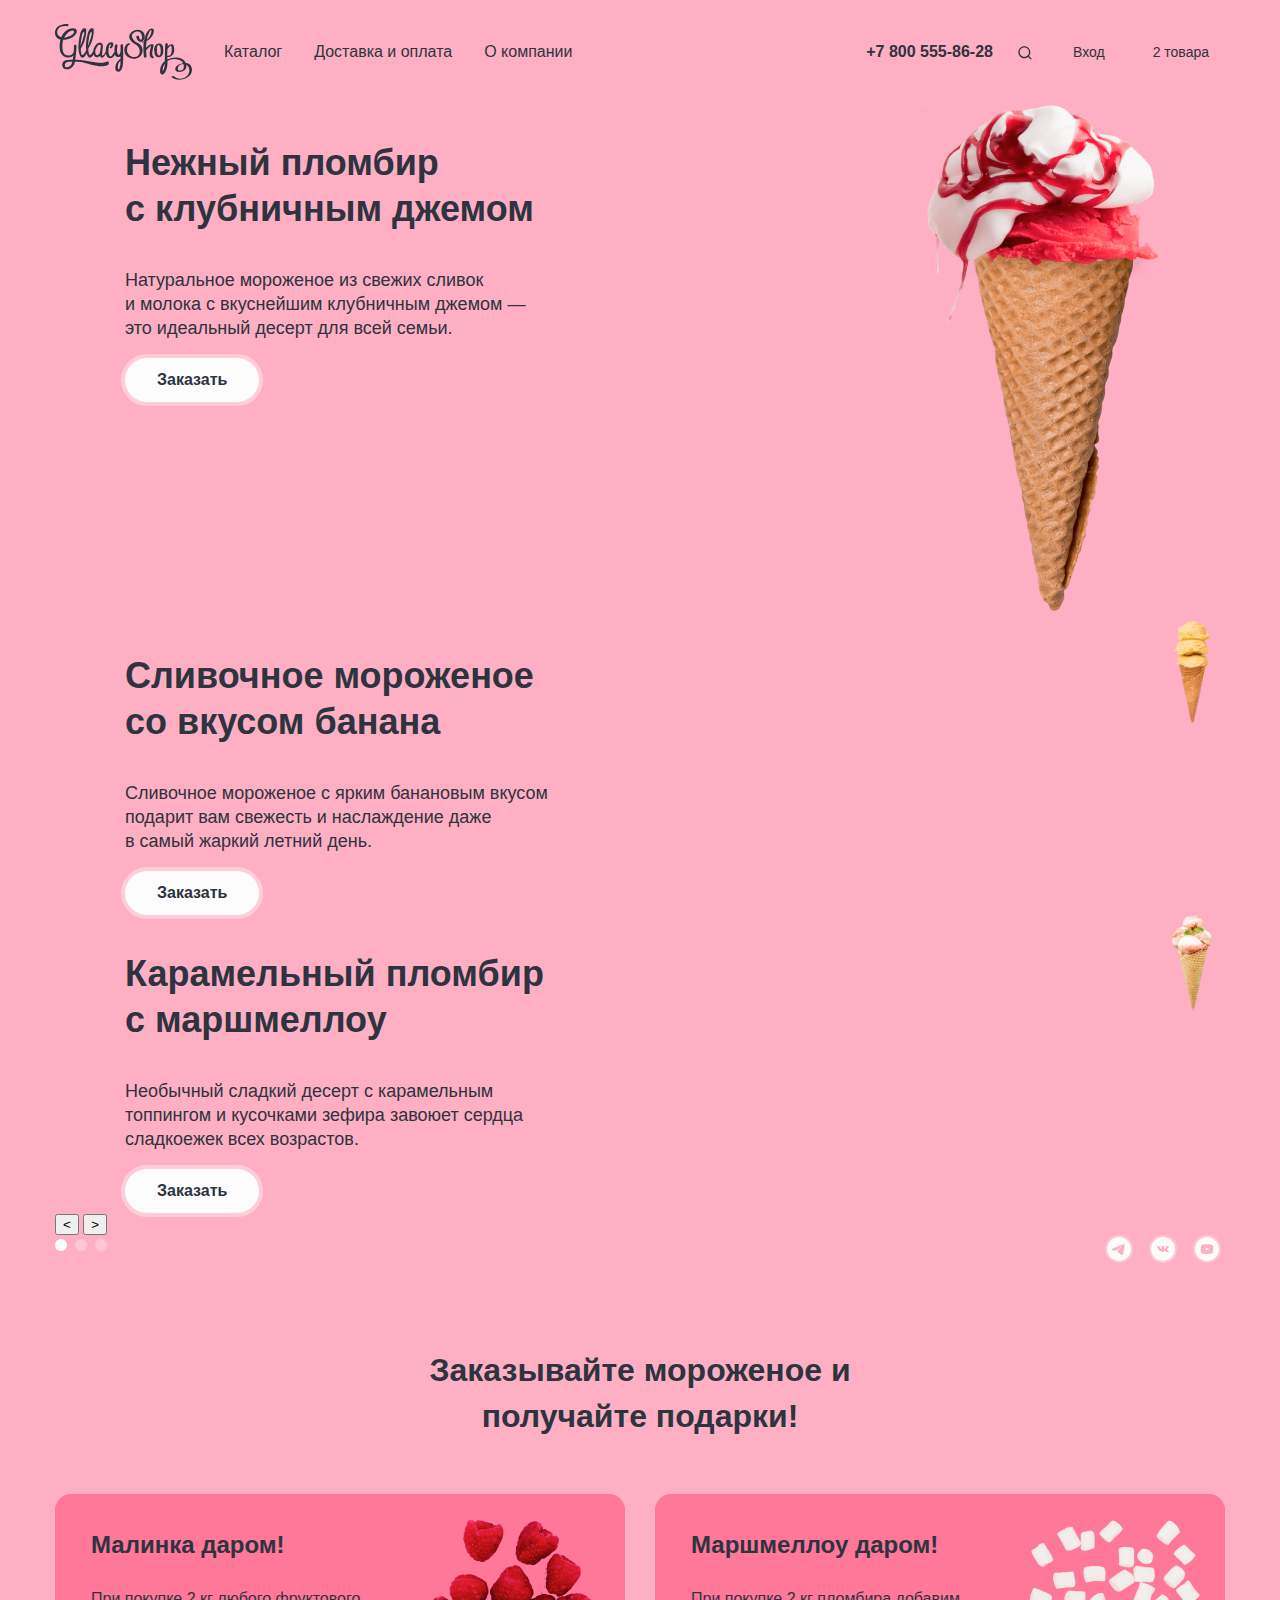
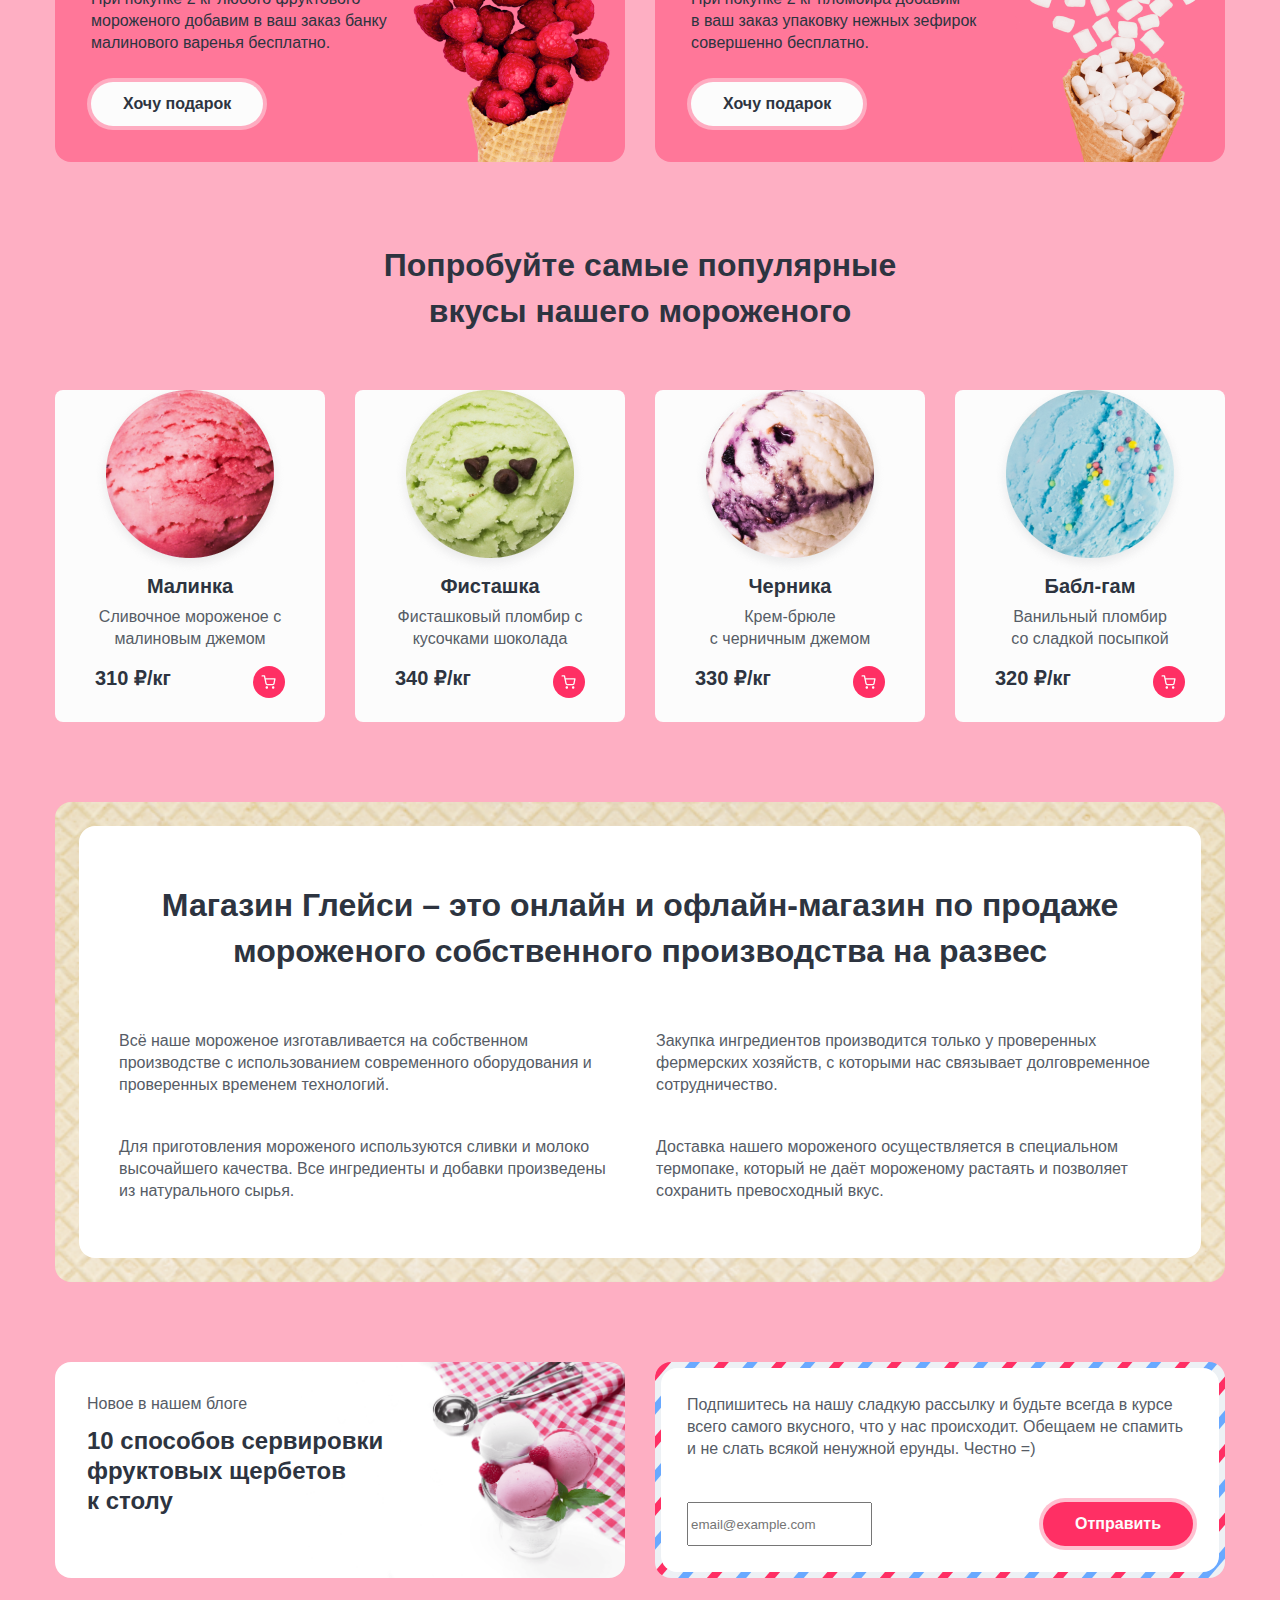
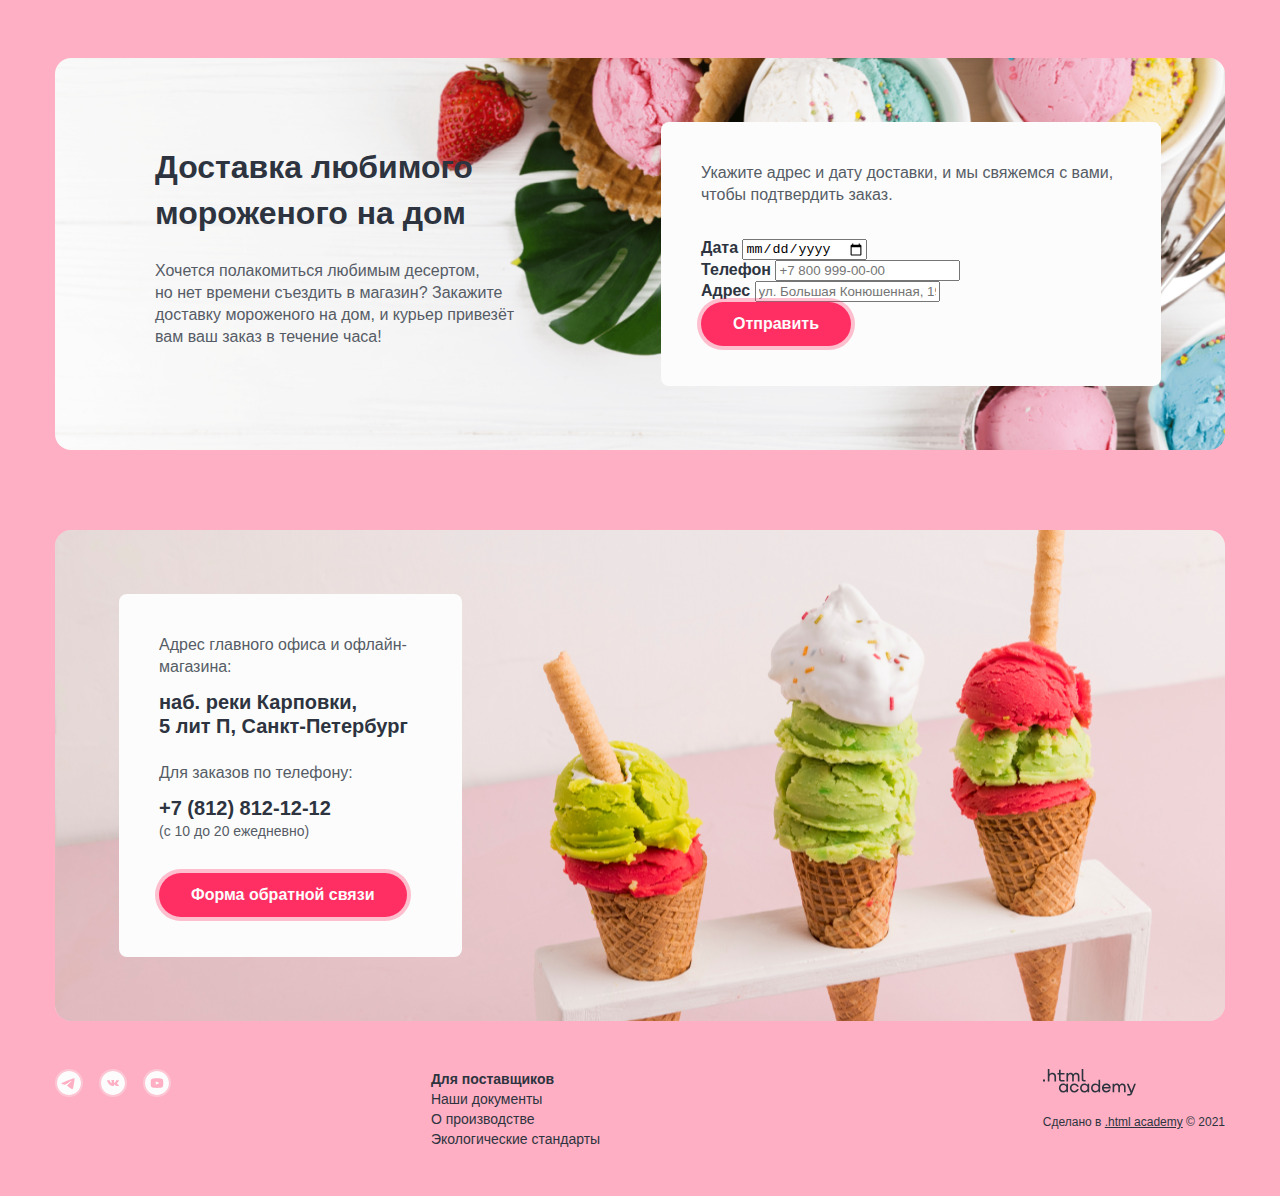
==== commit 781d4f52: "Merge pull request #6 from iskalinina/master" ====
--- a/index.html
+++ b/index.html
@@ -25,17 +25,17 @@
         </ul>
       </nav>
       <div class="navigation-user">
-        <div class="navigation-item">
-          <a class="navigation-link main-text-small text-bold" href="tel:+78005558628">+7 800 555-86-28</a>
-        </div>
-        <div class="navigation-item">
-          <a class="navigation-link" href="#"><span class="visually-hidden">Поиск</span></a>
-        </div>
-        <div class="navigation-item">
-          <a class="navigation-link label-text" href="#">Вход<span class="visually-hidden">Личный кабинет</span></a>
-        </div>
-        <div class="navigation-item">
-          <a class="navigation-link label-text" href="#">2 товара<span class="visually-hidden">Корзина</span></a>
+        <div class="navigation-user-item">
+          <a class="telephone navigation-user-link main-text-small text-bold" href="tel:+78005558628">+7 800 555-86-28</a>
+        </div>
+        <div class="navigation-user-item">
+          <button class="navigation-user-link btn btn-icon btn-link"><span class="visually-hidden">Поиск</span></button>
+        </div>
+        <div class="navigation-user-item">
+          <a class="navigation-user-link label-text" href="#">Вход<span class="visually-hidden">Личный кабинет</span></a>
+        </div>
+        <div class="navigation-user-item">
+          <a class="navigation-user-link label-text" href="#">2 товара<span class="visually-hidden">Корзина</span></a>
         </div>
       </div>
     </header>
@@ -83,9 +83,9 @@
         </div>
         <div class="slider-footer">
           <ul class="pagination">
-            <li><button class="btn pagination-item pagination-item-active" type="button"></button></li>
-            <li><button class="btn pagination-item" type="button"></button></li>
-            <li><button class="btn pagination-item" type="button"></button></li>
+            <li class="pagination-item"><button class="btn btn-icon btn-pagination btn-pagination-active" type="button"></button></li>
+            <li class="pagination-item"><button class="btn btn-icon btn-pagination" type="button"></button></li>
+            <li class="pagination-item"><button class="btn btn-icon btn-pagination" type="button"></button></li>
           </ul>
           <div class="socials">
             <ul class="social-list">
@@ -146,7 +146,7 @@
               <h3 class="card-heading head-text-small text-bold">Малинка</h3>
             </a>
             <p class="card-description">Сливочное мороженое с малиновым джемом</p>
-            <div class="flex-container">
+            <div class="card-footer flex-container">
               <p class="card-price head-text-small text-bold">310 &#8381;/кг</p>
               <button class="btn btn-icon" type="button" aria-label="В корзину">
                 <svg width="32" height="32" viewBox="0 0 32 32" fill="none" xmlns="http://www.w3.org/2000/svg">
@@ -164,7 +164,7 @@
               <h3 class="card-heading head-text-small text-bold">Фисташка</h3>
             </a>
             <p class="card-description">Фисташковый пломбир с кусочками шоколада</p>
-            <div class="flex-container">
+            <div class="card-footer flex-container">
               <p class="card-price head-text-small text-bold">340 &#8381;/кг</p>
               <button class="btn btn-icon" type="button" aria-label="В корзину">
                 <svg width="32" height="32" viewBox="0 0 32 32" fill="none" xmlns="http://www.w3.org/2000/svg">
@@ -182,7 +182,7 @@
               <h3 class="card-heading head-text-small text-bold">Черника</h3>
             </a>
             <p class="card-description">Крем-брюле с&nbsp;черничным джемом</p>
-            <div class="flex-container">
+            <div class="card-footer flex-container">
               <p class="card-price head-text-small text-bold">330 &#8381;/кг</p>
               <button class="btn btn-icon" type="button" aria-label="В корзину">
                 <svg width="32" height="32" viewBox="0 0 32 32" fill="none" xmlns="http://www.w3.org/2000/svg">
@@ -200,7 +200,7 @@
               <h3 class="card-heading head-text-small text-bold">Бабл-гам</h3>
             </a>
             <p class="card-description">Ванильный пломбир со&nbsp;сладкой посыпкой</p>
-            <div class="flex-container">
+            <div class="card-footer flex-container">
               <p class="card-price head-text-small text-bold">320 &#8381;/кг</p>
               <button class="btn btn-icon" type="button" aria-label="В корзину">
                 <svg width="32" height="32" viewBox="0 0 32 32" fill="none" xmlns="http://www.w3.org/2000/svg">
@@ -259,7 +259,7 @@
             <p class="delivery-text">Хочется полакомиться любимым десертом, но&nbsp;нет времени съездить в магазин? Закажите доставку мороженого на дом, и курьер привезёт вам ваш заказ в течение часа!</p>
           </div>
           <div class="delivery-order">
-            <p class="delivery-order-label">Укажите адрес и дату доставки, и мы свяжемся с вами, чтобы подтвердить заказ.</p>
+            <p class="delivery-order-label">Укажите адрес и дату доставки, и мы свяжемся с&nbsp;вами, чтобы подтвердить заказ.</p>
             <form class="delivery-form" action="https://echo.htmlacademy.ru/courses" method="post">
               <div class="flex-container">
                 <label class="main-label data-label main-text-small text-bold">Дата
@@ -282,11 +282,11 @@
         <div class="contacts-container">
           <div class="contacts-address">
             <p class="contacts-text">Адрес главного офиса и офлайн-магазина:</p>
-            <p class="head-text-small text-bold">наб. реки Карповки, 5 лит П, Санкт-Петербург</p>
+            <p class="contacts-heading head-text-small text-bold">наб. реки Карповки,<br>5 лит П, Санкт-Петербург</p>
           </div>
           <div class="contacts-phone">
             <p class="contacts-text">Для заказов по телефону:</p>
-            <a class="head-text-small text-bold" href="tel:+78128121212">+7 (812) 812-12-12</a>
+            <a class="contacts-heading head-text-small text-bold" href="tel:+78128121212">+7 (812) 812-12-12</a>
             <p class="contacts-text label-text">(с 10 до 20 ежедневно)</p>
           </div>
           <button class="btn btn-secondary" type="button">Форма обратной связи</button>
@@ -326,7 +326,7 @@
             </li>
           </ul>
         </div>
-        <ul class="footer-links flex-container">
+        <ul class="footer-links grid-container">
             <li class="links-item links-item-icon label-text text-bold"><a href="#">Для поставщиков</a></li>
             <li class="links-item label-text"><a href="#">Наши документы</a></li>
             <li class="links-item label-text"><a href="#">О производстве</a></li>
--- a/assets/styles/styles.css
+++ b/assets/styles/styles.css
@@ -65,6 +65,10 @@
   flex-grow: 1;
 }
 
+.main-catalog {
+  flex-grow: 1;
+}
+
 .visually-hidden {
   position: absolute;
   width: 1px;
@@ -113,11 +117,29 @@
 
 .btn-icon {
   padding: 0;
+  width: 32px;
+  height: 32px;
   background-position: center;
   background-repeat: no-repeat;
   background-color: transparent;
 }
 
+.btn-link {
+  background-image: url("../icons/search.svg");
+  background-repeat: no-repeat;
+  background-position: 50% 50%;
+}
+
+.btn-pagination {
+  width: 12px;
+  height: 12px;
+  background-color: rgba(255, 255, 255, 0.3);
+}
+
+.btn-pagination-active {
+  background-color: #FCFCFC;
+}
+
 .btn-tg {
   background-image: url("../icons/socitem-tg.svg");
 }
@@ -183,7 +205,7 @@
   line-height: 24px;
 }
 
-.section-index {
+.section-index:not(:last-child) {
   margin-bottom: 80px;
 }
 
@@ -191,17 +213,58 @@
 .main-header {
   display: flex;
   justify-content: space-between;
+  align-items: center;
+  padding: 24px 0;
+}
+
+.navigation {
+  display: flex;
+  align-items: center;
+}
+
+.logo {
+  margin-right: 16px;
+}
+
+.main-logo {
+  display: block;
 }
 
 .navigation-list {
+  display: flex;
+  flex-wrap: wrap;
   list-style: none;
   margin: 0;
   padding: 0;
 }
 
 .navigation-link {
-  color: #2D3440; /* basic/extra-dark */
-  text-decoration: none;
+  display: block;
+  color: #2D3440; /* basic/extra-dark */
+  text-decoration: none;
+  padding: 8px 16px;
+}
+
+.navigation-user {
+  display: flex;
+  flex-wrap: wrap;
+  justify-content: flex-end;
+  align-items: center;
+}
+
+.navigation-user-item:not(:first-child) {
+  margin-left: 16px;
+}
+
+.navigation-user-link {
+  padding: 8px 16px;
+  display: block;
+  color: #2D3440; /* basic/extra-dark */
+  text-decoration: none;
+}
+
+.navigation-user-link.telephone {
+  padding: 8px 0;
 }
 
 /* slider */
@@ -234,18 +297,42 @@
 
 .slider-footer ul {
   list-style: none;
+  padding: 0;
+  margin: 0;
+}
+
+.pagination {
+  display: flex;
+}
+
+.pagination-item:not(:last-child) {
+  margin-right: 8px;
+}
+
+.social-list {
+  display: flex;
+  justify-content: flex-end;
+  flex-wrap: wrap;
+}
+
+.social-item:not(:first-child) {
+  margin-left: 12px;
+}
+
+.social-item svg {
+  display: block;
 }
 
   /* gifts */
 .gifts-heading {
   width: 434px;
-  margin: 0 auto 55px;
+  margin: 0 auto 25px;
 }
 
 .gifts-container {
   display: flex;
   flex-wrap: wrap;
-  gap: 30px;
+  margin: 0 -15px;
 }
 
 .gifts-item {
@@ -256,6 +343,7 @@
   background-size: contain;
   border-radius: 16px;
   padding: 36px;
+  margin: 30px 15px 0;
 }
 
 .gifts-item-heading {
@@ -282,17 +370,16 @@
 /* catalog (section) */
 .catalog-heading {
   width: 527px;
-  margin: 0 auto 56px;
+  margin: 0 auto 16px;
   text-align: center;
 }
 
 .catalog-cards {
   display: flex;
   flex-wrap: wrap;
-  gap: 40px 30px;
   list-style: none;
-  margin: 0;
-  padding: 0;
+  padding: 0;
+  margin: 0 -15px;
 }
 
 .card {
@@ -300,19 +387,37 @@
   background-color: #FCFCFC; /* basic/extra-light */
   text-align: center;
   border-radius: 8px;
+  margin: 40px 15px 0;
+}
+
+.card-description {
+  padding: 0 40px;
+  color: #565C66; /* basic/dark */
+  margin: 0 0 16px 0;
+}
+
+.card-heading {
+  color: #2D3440; /* basic/extra-dark */
+  margin: 0 0 8px 0;
+}
+
+.card-price {
+  margin: 0;
+}
+
+.card a {
+  display: block;
+  text-decoration: none;
+}
+
+.card-image img {
+  width: 100%;
+  height: auto;
+  display: block;
+}
+
+.card-footer {
   padding: 0 40px 24px;
-}
-
-.card-description {
-  color: #565C66; /* basic/dark */
-}
-
-.card-heading {
-  color: #2D3440; /* basic/extra-dark */
-}
-
-.card a {
-  text-decoration: none;
 }
 
 /* advantages */
@@ -438,6 +543,7 @@
 
 .delivery-order-label {
   color: #565C66; /* basic/dark */
+  margin: 0 0 32px 0;
 }
 
 /* contacts */
@@ -458,21 +564,38 @@
   border-radius: 8px;
 }
 
+.contacts-heading {
+  margin: 0;
+}
+
 .contacts-text {
   color: #565C66; /* basic/dark */
-}
-
+  margin: 0 0 12px 0;
+}
+
+.contacts-phone {
+  margin-bottom: 32px;
+}
 .contacts-phone a {
   text-decoration: none;
   color: #2D3440; /* basic/extra-dark */
 }
-
+.contacts-address {
+  margin-bottom: 24px;
+}
 /* footer */
+.footer {
+  padding: 48px 0;
+}
+
 .footer ul {
   list-style: none;
   margin: 0;
   padding: 0;
 }
+.footer-links {
+  width: 356px;
+}
 
 .footer-links a {
   text-decoration: none;
@@ -483,13 +606,25 @@
   color: #2D3440; /* basic/extra-dark */
 }
 
+.social-item a {
+  display: block;
+}
+
 /* CATALOG PAGE */
+.catalog-header {
+  margin-bottom: 32px;
+}
 .breadcrumbs {
   list-style: none;
   margin: 0 0 16px 0;
   padding: 0;
-}
-
+  display: flex;
+  flex-wrap: wrap;
+}
+
+.breadcrumbs-item:not(:last-child) {
+  margin-right: 28px;
+}
 .breadcrumbs a {
   text-decoration: none;
   color: #2D3440; /* basic/extra-dark */
@@ -498,7 +633,9 @@
 .breadcrumbs a.current-link {
   text-decoration: underline;
 }
-
+.catalog-filter {
+  margin-bottom: 4px;
+}
 .main-catalog .catalog-heading {
   margin: 0 0 40px 0;
   text-align: start;
@@ -528,6 +665,7 @@
   justify-content: flex-end;
   align-items: center;
   position: relative;
+  margin-bottom: 81px;
 }
 
 .catalog-controls .pagination {
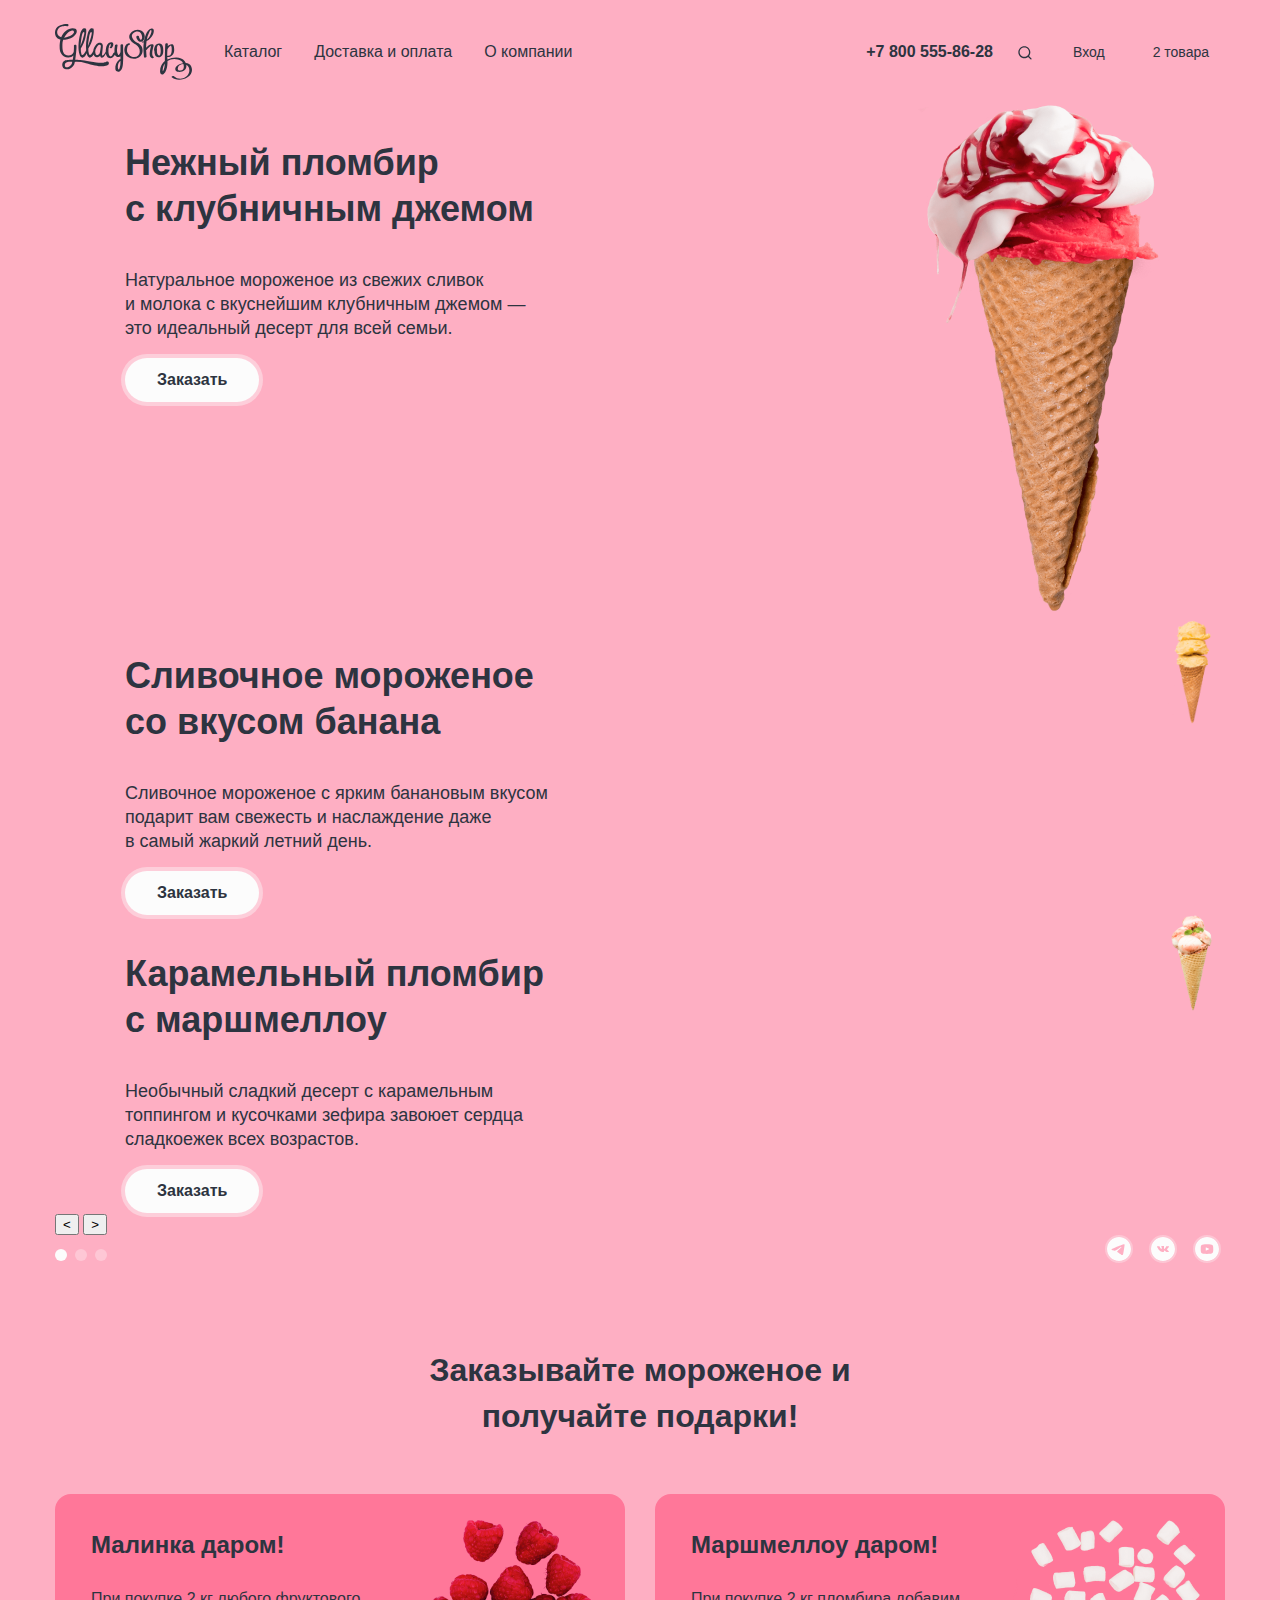
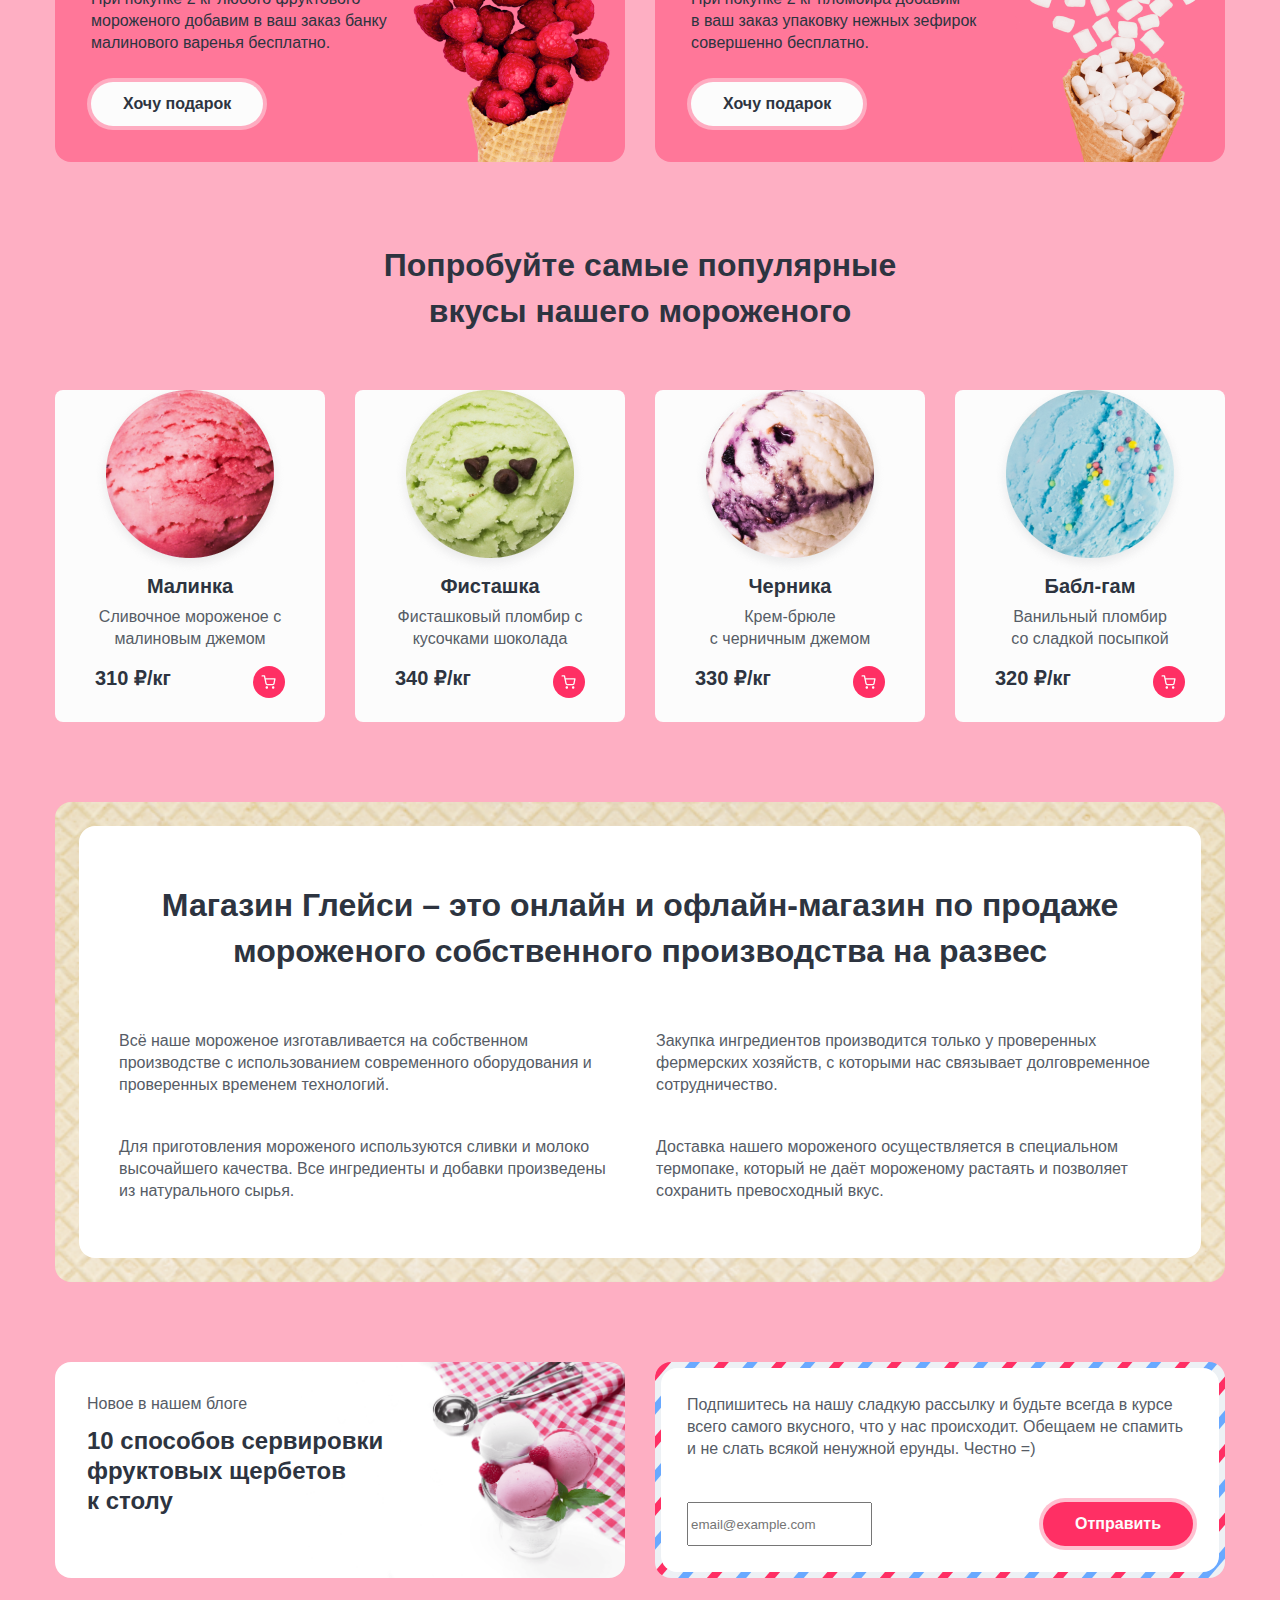
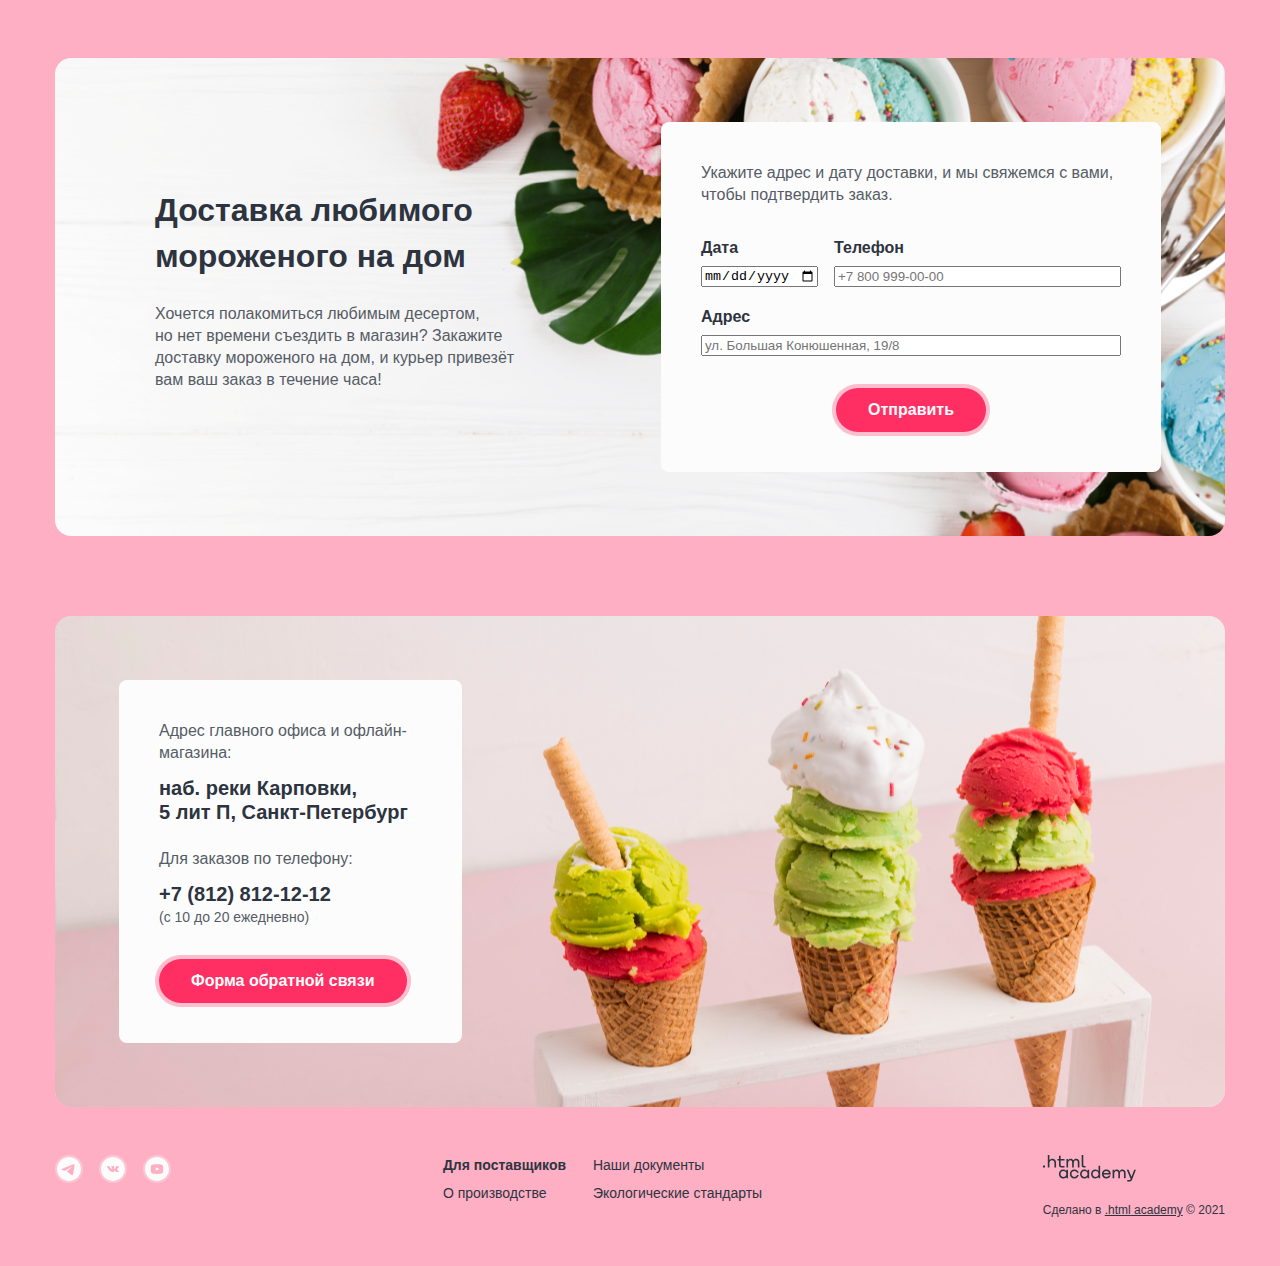
==== commit 5faefa27: "Merge pull request #7 from iskalinina/master" ====
--- a/index.html
+++ b/index.html
@@ -260,19 +260,20 @@
           </div>
           <div class="delivery-order">
             <p class="delivery-order-label">Укажите адрес и дату доставки, и мы свяжемся с&nbsp;вами, чтобы подтвердить заказ.</p>
-            <form class="delivery-form" action="https://echo.htmlacademy.ru/courses" method="post">
-              <div class="flex-container">
-                <label class="main-label data-label main-text-small text-bold">Дата
-                  <input class="main-input date-input" type="date" name="date">
-                </label>
-                <label class="main-label main-text-small text-bold">Телефон
-                  <input class="main-input tel-input" type="tel" name="tel" placeholder="+7 800 999-00-00">
-                </label>
-                <label class="main-label main-text-small text-bold">Адрес
-                  <input class="main-input address-input" type="text" name="address" placeholder="ул. Большая Конюшенная, 19/8">
-                </label>
-              </div>
-              <button class="btn btn-secondary" type="submit">Отправить</button>
+            <form class="delivery-form delivery-form-grid" action="https://echo.htmlacademy.ru/courses" method="post">
+              <p class="delivery-form-input date-input">
+                <label class="main-label data-label main-text-small text-bold" for="date">Дата</label>
+                <input class="main-input date-input" type="date" name="date" id="date">
+              </p>
+              <p class="delivery-form-input phone-input">
+                <label class="main-label main-text-small text-bold" for="phone">Телефон</label>
+                <input class="main-input tel-input" type="tel" name="tel" id="phone" placeholder="+7 800 999-00-00">
+              </p>
+              <p class="delivery-form-input address-input">
+                <label class="main-label main-text-small text-bold" for="address">Адрес</label>
+                <input class="main-input address-input" type="text" name="address" id="address" placeholder="ул. Большая Конюшенная, 19/8">
+              </p>
+              <button class="delivery-form-btn btn btn-secondary" type="submit">Отправить</button>
             </form>
           </div>
         </div>
@@ -326,7 +327,7 @@
             </li>
           </ul>
         </div>
-        <ul class="footer-links grid-container">
+        <ul class="footer-links">
             <li class="links-item links-item-icon label-text text-bold"><a href="#">Для поставщиков</a></li>
             <li class="links-item label-text"><a href="#">Наши документы</a></li>
             <li class="links-item label-text"><a href="#">О производстве</a></li>
@@ -336,7 +337,7 @@
           <a class="footer-logo" href="https://htmlacademy.ru/">
             <img src="assets/icons/logo-htmlacademy.svg" alt="Логотип HTML Academy.">
           </a>
-          <p class="label-text label-text-small">Сделано в <a class="html-academy-link" href="https://htmlacademy.ru/">.html academy</a> &#169; 2021</p>
+          <p class="copyright-text label-text label-text-small">Сделано в <a class="html-academy-link" href="https://htmlacademy.ru/">.html academy</a> &#169; 2021</p>
         </div>
       </div>
     </footer>
--- a/assets/styles/styles.css
+++ b/assets/styles/styles.css
@@ -53,7 +53,7 @@
 .wrapper {
   width: 1170px;
   margin: 0 auto;
-  }
+}
 
 .flex-container{
   display: flex;
@@ -293,6 +293,7 @@
 .slider-footer {
   display: flex;
   justify-content: space-between;
+  align-items: flex-end;
 }
 
 .slider-footer ul {
@@ -370,24 +371,23 @@
 /* catalog (section) */
 .catalog-heading {
   width: 527px;
-  margin: 0 auto 16px;
+  margin: 0 auto 56px;
   text-align: center;
 }
 
 .catalog-cards {
-  display: flex;
-  flex-wrap: wrap;
   list-style: none;
   padding: 0;
-  margin: 0 -15px;
+  margin: 0;
+  display: grid;
+  grid-template-columns: repeat(4, 270px);
+  gap: 40px 30px;
 }
 
 .card {
-  width: 270px;
   background-color: #FCFCFC; /* basic/extra-light */
   text-align: center;
   border-radius: 8px;
-  margin: 40px 15px 0;
 }
 
 .card-description {
@@ -414,6 +414,7 @@
   width: 100%;
   height: auto;
   display: block;
+  object-fit: cover;
 }
 
 .card-footer {
@@ -536,6 +537,38 @@
   background-color: #FCFCFC; /* basic/extra-light */
   padding: 40px;
 }
+.delivery-form p {
+  margin: 0;
+}
+
+.delivery-form-grid {
+  display: grid;
+  grid-template-columns: 117px 287px;
+  gap: 20px 16px;
+}
+
+.delivery-form-input {
+  display: flex;
+  flex-direction: column;
+}
+
+.delivery-form-input label {
+  margin-bottom: 8px;
+}
+
+.phone-input {
+  grid-column: 2 / 3;
+}
+
+.address-input {
+  grid-column: 1 / 3;
+}
+
+.delivery-form-btn {
+  grid-column: 1 / 3;
+  justify-self: center;
+  margin-top: 12px;
+}
 
 .delivery-text {
   color: #565C66; /* basic/dark */
@@ -594,12 +627,24 @@
   padding: 0;
 }
 .footer-links {
-  width: 356px;
+  align-self: flex-start;
+  display: grid;
+  gap: 8px 24px;
+  grid-template-columns: 126px 182px;
 }
 
 .footer-links a {
   text-decoration: none;
   color: #2D3440; /* basic/extra-dark */
+}
+
+.footer-logo {
+  display: block;
+  margin-bottom: 14px;
+}
+
+.copyright-text {
+  margin: 0;
 }
 
 .html-academy-link {
@@ -634,7 +679,7 @@
   text-decoration: underline;
 }
 .catalog-filter {
-  margin-bottom: 4px;
+  margin-bottom: 44px;
 }
 .main-catalog .catalog-heading {
   margin: 0 0 40px 0;
@@ -645,7 +690,7 @@
   margin-bottom: 57px;
 }
 
-.pagination a {
+.catalog-pagination a {
   text-decoration: none;
   color: #2D3440; /* basic/extra-dark */
 }
@@ -668,9 +713,16 @@
   margin-bottom: 81px;
 }
 
-.catalog-controls .pagination {
+.catalog-pagination {
   display: flex;
   list-style: none;
+}
+
+.pagination-link {
+  text-decoration: none;
+  color: #2D3440; /* basic/extra-dark */
+  display: block;
+  padding: 2px 7px;
 }
 
 .pagination-show-more {
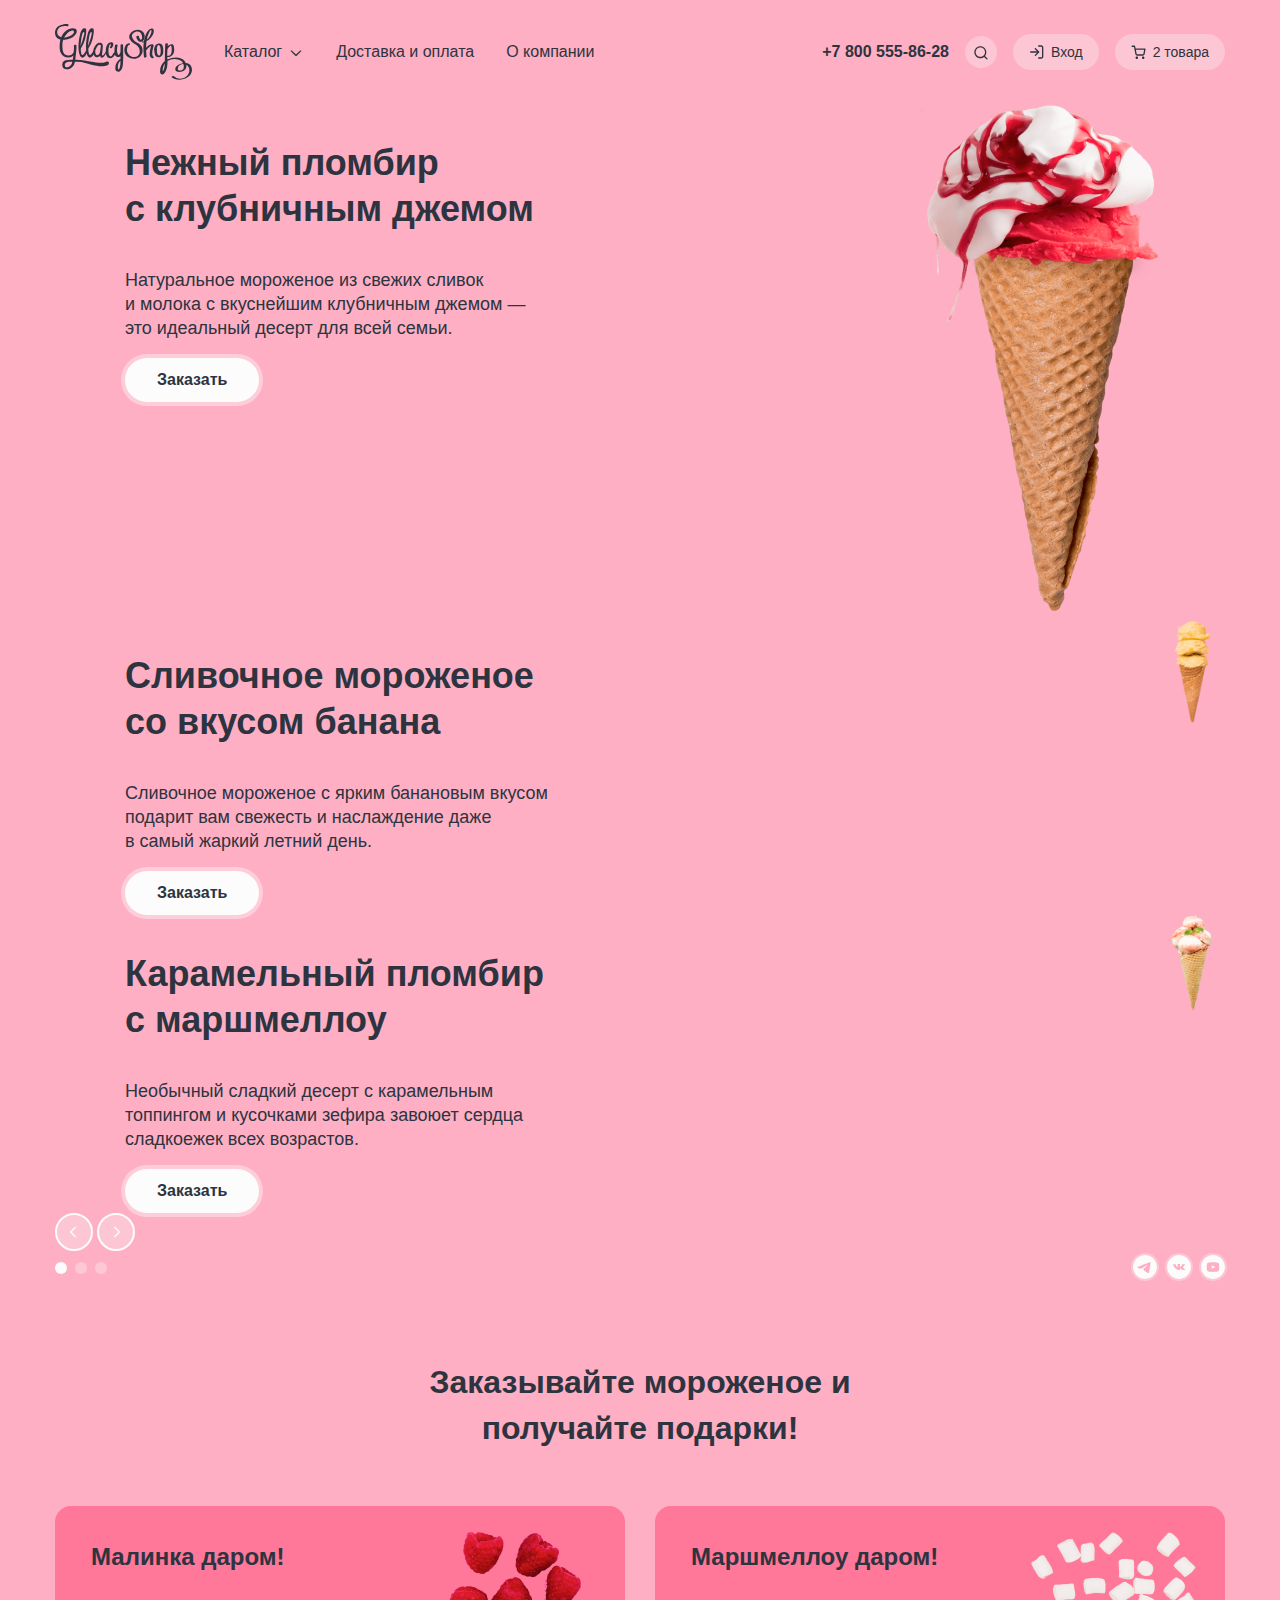
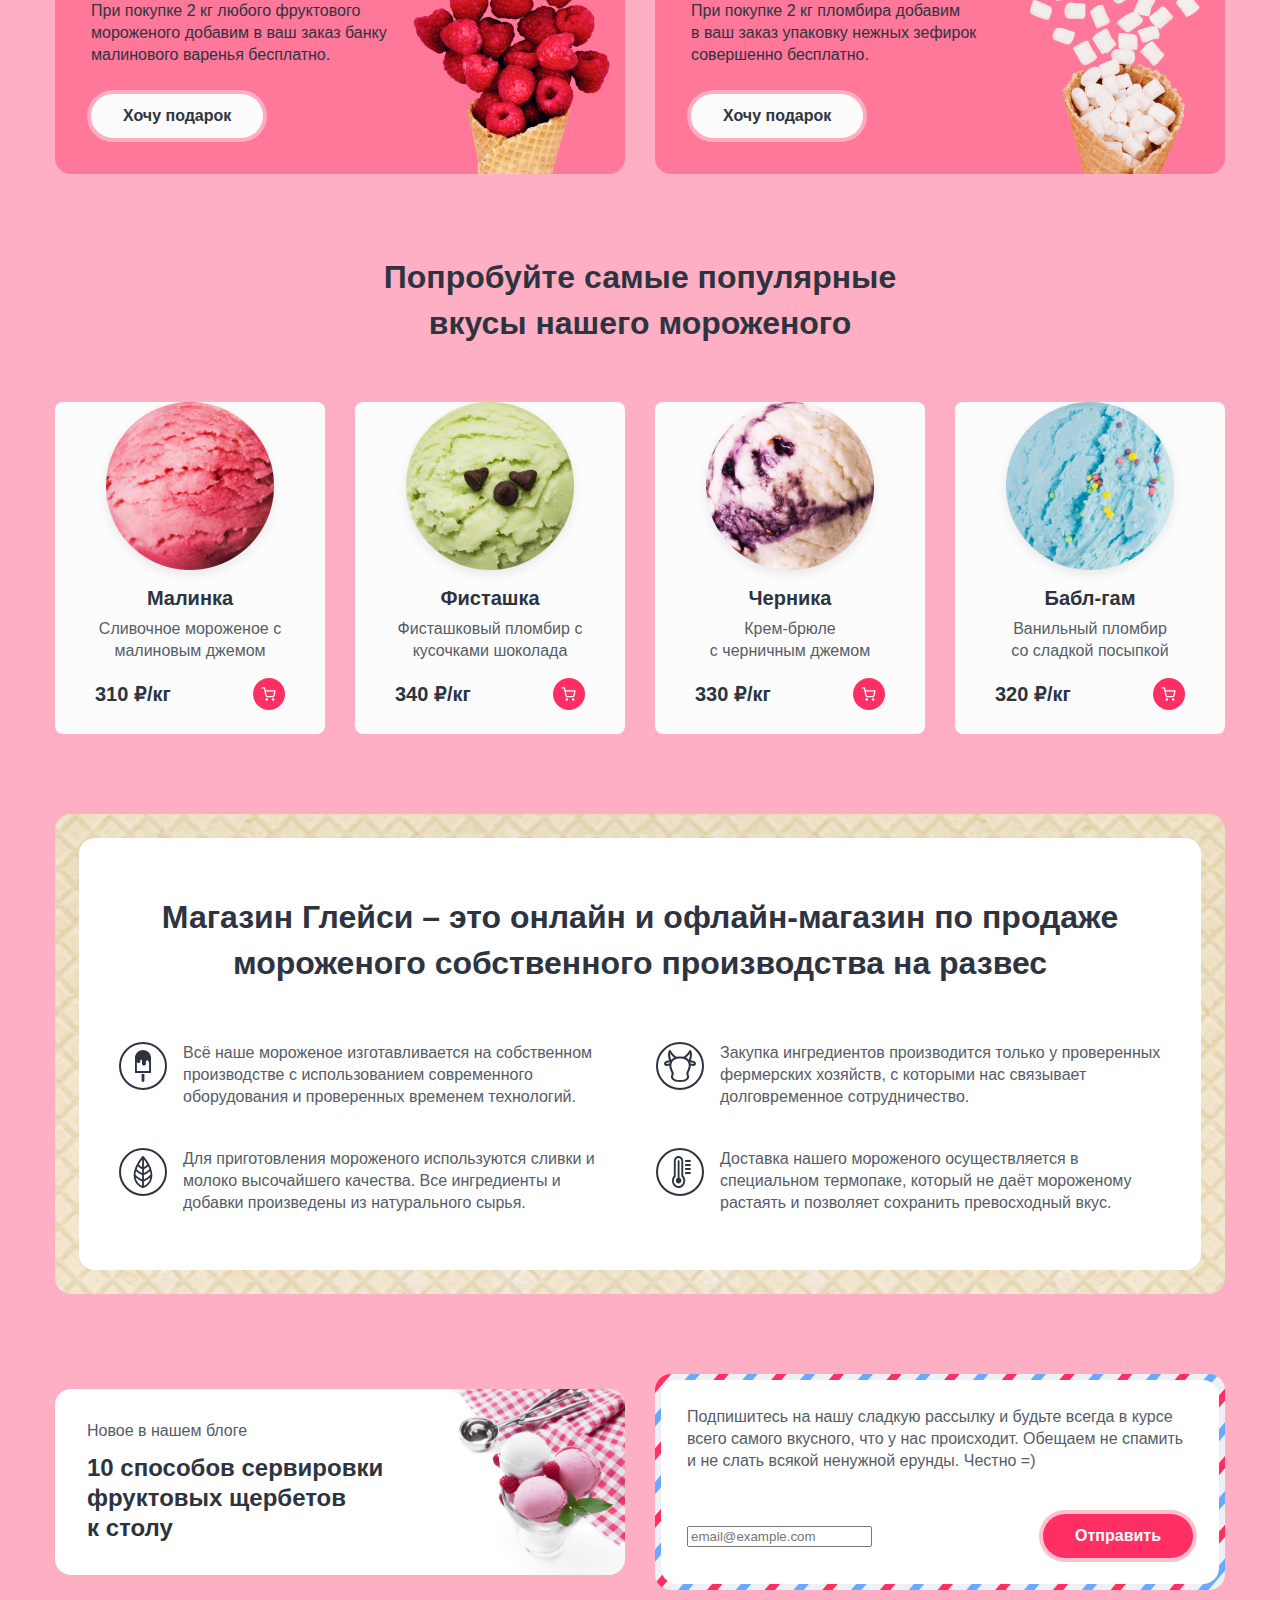
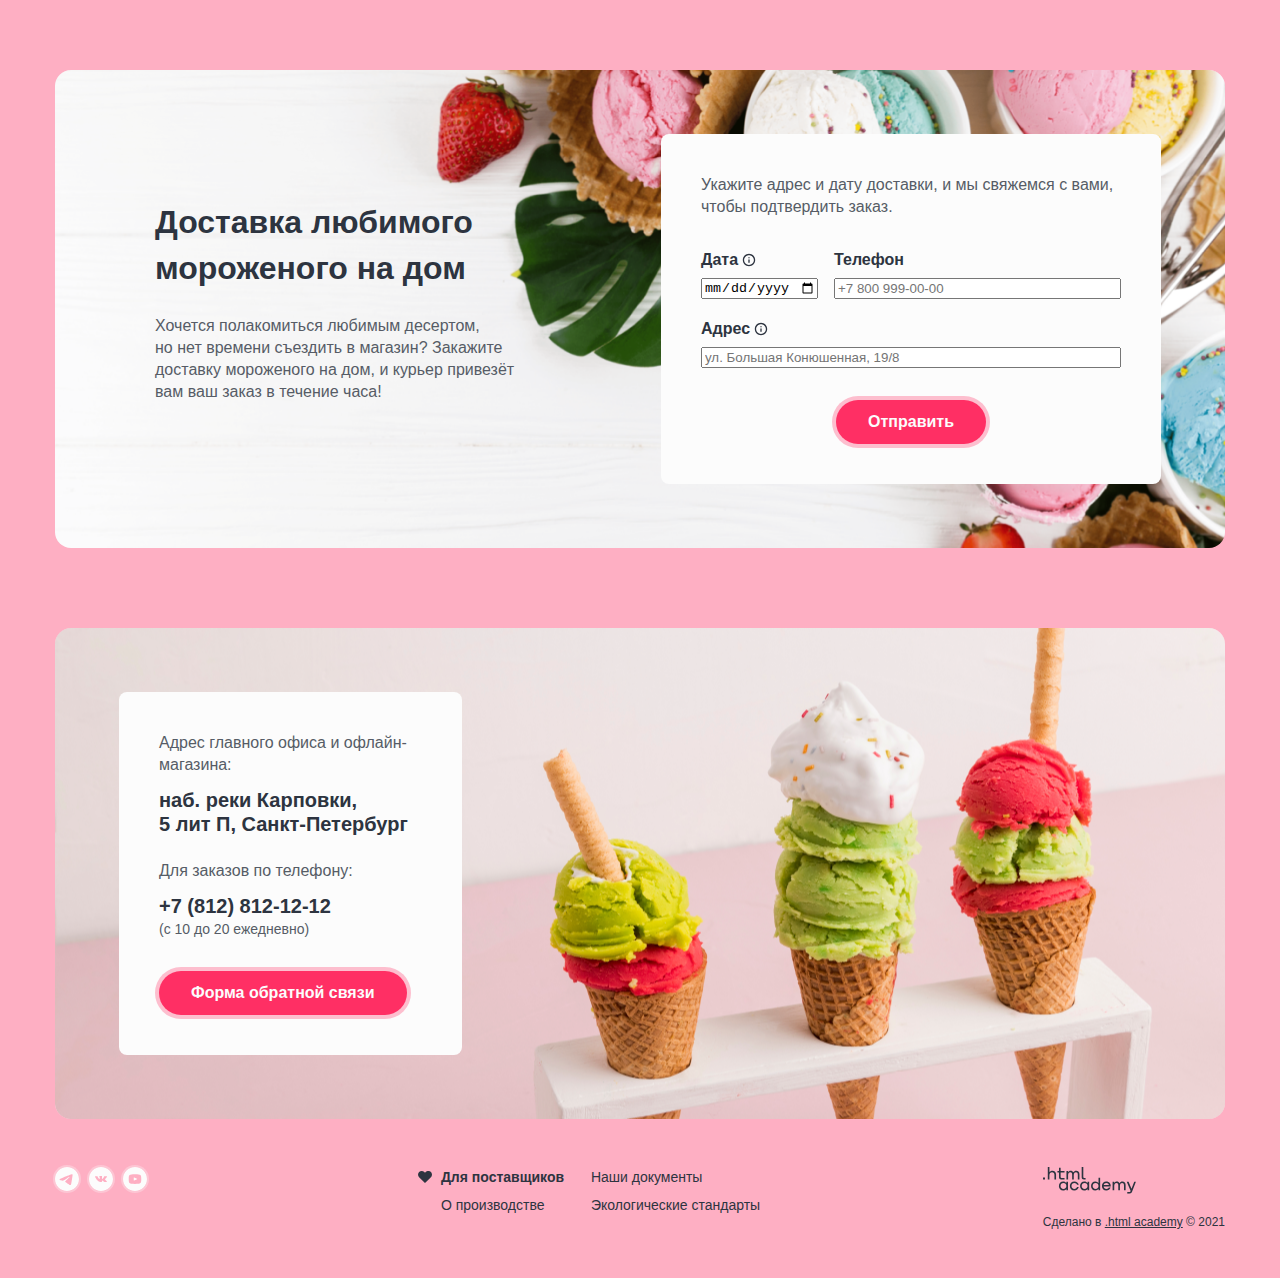
==== commit fc5df3c1: "Merge pull request #8 from iskalinina/master" ====
--- a/index.html
+++ b/index.html
@@ -14,7 +14,11 @@
         </a>
         <ul class="navigation-list">
           <li class="navigation-item">
-            <a class="navigation-link main-text-small" href="catalog.html">Каталог</a>
+            <a class="navigation-link navigation-link-catalog main-text-small" href="catalog.html">Каталог
+              <svg aria-hidden="true" focusable="false" width="12" height="6" viewBox="0 0 12 6" fill="none" xmlns="http://www.w3.org/2000/svg">
+                <path fill-rule="evenodd" clip-rule="evenodd" d="M1.80812 0.195262C1.54777 -0.0650874 1.12566 -0.0650874 0.865306 0.195262C0.604957 0.455612 0.604957 0.877722 0.865306 1.13807L5.52565 5.79842C5.52771 5.80053 5.52979 5.80264 5.53189 5.80474C5.66259 5.93543 5.83404 6.00052 6.00534 6C6.1753 5.9995 6.34511 5.93441 6.47478 5.80474C6.47687 5.80265 6.47894 5.80056 6.48099 5.79845L11.1414 1.13807C11.4017 0.877722 11.4017 0.455612 11.1414 0.195262C10.881 -0.0650874 10.4589 -0.0650874 10.1986 0.195262L6.00334 4.39048L1.80812 0.195262Z" fill="currentColor"/>
+              </svg>
+            </a>
           </li>
           <li class="navigation-item">
             <a class="navigation-link  main-text-small" href="#">Доставка и оплата</a>
@@ -26,16 +30,28 @@
       </nav>
       <div class="navigation-user">
         <div class="navigation-user-item">
-          <a class="telephone navigation-user-link main-text-small text-bold" href="tel:+78005558628">+7 800 555-86-28</a>
+          <a class="telephone main-text-small text-bold" href="tel:+78005558628">+7 800 555-86-28</a>
         </div>
         <div class="navigation-user-item">
-          <button class="navigation-user-link btn btn-icon btn-link"><span class="visually-hidden">Поиск</span></button>
+          <button class="navigation-user-link btn btn-icon btn-link"><span class="visually-hidden">Поиск</span>
+            <svg aria-hidden="true" focusable="false" width="16" height="17" viewBox="0 0 16 17" fill="none" xmlns="http://www.w3.org/2000/svg">
+              <path fill-rule="evenodd" clip-rule="evenodd" d="M2.66329 8.18794C2.66329 5.61061 4.75263 3.52128 7.32996 3.52128C9.90729 3.52128 11.9966 5.61061 11.9966 8.18794C11.9966 9.44522 11.4994 10.5864 10.6909 11.4255C10.6681 11.443 10.6461 11.4623 10.6252 11.4832C10.6043 11.5041 10.585 11.5261 10.5675 11.5489C9.72835 12.3574 8.58722 12.8546 7.32996 12.8546C4.75263 12.8546 2.66329 10.7653 2.66329 8.18794ZM11.0751 12.8759C10.0486 13.697 8.74662 14.1879 7.32996 14.1879C4.01625 14.1879 1.32996 11.5017 1.32996 8.18794C1.32996 4.87423 4.01625 2.18794 7.32996 2.18794C10.6437 2.18794 13.33 4.87423 13.33 8.18794C13.33 9.60463 12.839 10.9066 12.0179 11.9331L14.468 14.3832C14.7284 14.6436 14.7284 15.0657 14.468 15.326C14.2077 15.5864 13.7855 15.5864 13.5252 15.326L11.0751 12.8759Z" fill="currentColor"/>
+            </svg>
+          </button>
         </div>
         <div class="navigation-user-item">
-          <a class="navigation-user-link label-text" href="#">Вход<span class="visually-hidden">Личный кабинет</span></a>
+          <a class="navigation-user-link navigation-link-login label-text" href="#">
+            <svg aria-hidden="true" focusable="false" width="16" height="17" viewBox="0 0 16 17" fill="none" xmlns="http://www.w3.org/2000/svg">
+              <path fill-rule="evenodd" clip-rule="evenodd" d="M9 2.52461C9 2.15642 9.29848 1.85794 9.66667 1.85794H12.3333C12.8638 1.85794 13.3725 2.06865 13.7475 2.44373C14.1226 2.8188 14.3333 3.32751 14.3333 3.85794V13.1913C14.3333 13.7217 14.1226 14.2304 13.7475 14.6055C13.3725 14.9806 12.8638 15.1913 12.3333 15.1913H9.66667C9.29848 15.1913 9 14.8928 9 14.5246C9 14.1564 9.29848 13.8579 9.66667 13.8579H12.3333C12.5101 13.8579 12.6797 13.7877 12.8047 13.6627C12.9298 13.5377 13 13.3681 13 13.1913V3.85794C13 3.68113 12.9298 3.51156 12.8047 3.38654C12.6797 3.26151 12.5101 3.19127 12.3333 3.19127H9.66667C9.29848 3.19127 9 2.8928 9 2.52461ZM5.86189 4.71987C6.12224 4.45952 6.54435 4.45952 6.8047 4.71987L10.1338 8.04897C10.1509 8.06579 10.1671 8.08353 10.1824 8.1021C10.2142 8.1409 10.2411 8.18246 10.2628 8.22589C10.3079 8.31575 10.3333 8.41721 10.3333 8.52461C10.3333 8.63323 10.3074 8.73579 10.2613 8.8264C10.241 8.86635 10.2164 8.90469 10.1876 8.94072C10.1708 8.96172 10.1527 8.98169 10.1335 9.0005L6.8047 12.3293C6.54435 12.5897 6.12224 12.5897 5.86189 12.3293C5.60154 12.069 5.60154 11.6469 5.86189 11.3865L8.05715 9.19127H1.66667C1.29848 9.19127 1 8.8928 1 8.52461C1 8.15642 1.29848 7.85794 1.66667 7.85794H8.05715L5.86189 5.66268C5.60154 5.40233 5.60154 4.98022 5.86189 4.71987Z" fill="currentColor"/>
+            </svg>
+            Вход<span class="visually-hidden">Личный кабинет</span></a>
         </div>
         <div class="navigation-user-item">
-          <a class="navigation-user-link label-text" href="#">2 товара<span class="visually-hidden">Корзина</span></a>
+          <a class="navigation-user-link navigation-link-basket label-text" href="#">
+            <svg aria-hidden="true" focusable="false" width="16" height="17" viewBox="0 0 16 17" fill="none" xmlns="http://www.w3.org/2000/svg">
+              <path fill-rule="evenodd" clip-rule="evenodd" d="M1.16667 2.10794C0.798477 2.10794 0.5 2.40642 0.5 2.77461C0.5 3.1428 0.798477 3.44127 1.16667 3.44127H2.93794L3.40537 5.77666C3.40821 5.79461 3.41176 5.81232 3.416 5.82976L4.38338 10.6631L4.3835 10.6637C4.46706 11.0837 4.69562 11.4609 5.02921 11.7295C5.36111 11.9967 5.77595 12.1393 6.20183 12.1328H11.8225C12.2484 12.1393 12.6633 11.9967 12.9952 11.7295C13.3289 11.4608 13.5575 11.0833 13.641 10.6631L13.641 10.6631L13.642 10.6581L14.5691 5.79666C14.6063 5.60149 14.5545 5.39989 14.4279 5.24681C14.3012 5.09372 14.1129 5.00511 13.9142 5.00511H4.61072L4.1381 2.64377C4.07574 2.3322 3.80215 2.10794 3.4844 2.10794H1.16667ZM5.69098 10.4024L4.87759 6.33844H13.1084L12.3328 10.4053C12.31 10.5178 12.2485 10.6188 12.1591 10.6909C12.0691 10.7633 11.9565 10.8018 11.841 10.7996L11.841 10.7994H11.8282H6.19614V10.7993L6.18337 10.7996C6.06787 10.8018 5.95528 10.7633 5.8653 10.6909C5.77531 10.6184 5.71368 10.5166 5.69117 10.4033L5.69098 10.4024ZM4.55739 14.3634C4.55739 13.6754 5.1151 13.1177 5.80307 13.1177C6.49105 13.1177 7.04876 13.6754 7.04876 14.3634C7.04876 15.0513 6.49105 15.6091 5.80307 15.6091C5.1151 15.6091 4.55739 15.0513 4.55739 14.3634ZM10.9307 14.3634C10.9307 13.6754 11.4884 13.1177 12.1764 13.1177C12.8644 13.1177 13.4221 13.6754 13.4221 14.3634C13.4221 15.0513 12.8644 15.6091 12.1764 15.6091C11.4884 15.6091 10.9307 15.0513 10.9307 14.3634Z" fill="currentColor"/>
+            </svg>
+            2 товара<span class="visually-hidden">Корзина</span></a>
         </div>
       </div>
     </header>
@@ -77,8 +93,16 @@
         </ul>
         <div class="slider-controls">
           <div class="slider-arrows">
-            <button class="slider-arrow prev js-toggle" type="button" aria-label="Перейти к предыдущему слайду">&lt;</button>
-            <button class="slider-arrow next js-toggle" type="button" aria-label="Перейти к следующему слайду">&gt;</button>
+            <button class="btn btn-icon-big slider-arrow prev js-toggle" type="button" aria-label="Перейти к предыдущему слайду">
+              <svg aria-hidden="true" focusable="false" width="16" height="16" viewBox="0 0 16 16" fill="none" xmlns="http://www.w3.org/2000/svg">
+                <path fill-rule="evenodd" clip-rule="evenodd" d="M9.8033 3.80515C10.063 3.54545 10.063 3.12439 9.8033 2.8647C9.54361 2.605 9.12255 2.605 8.86285 2.8647L4.19477 7.53277C3.93593 7.79162 3.93508 8.21075 4.19221 8.47065C4.19338 8.47183 4.19454 8.47301 4.19572 8.47418L8.8638 13.1423C9.12349 13.402 9.54455 13.402 9.80425 13.1423C10.0639 12.8826 10.0639 12.4615 9.80425 12.2018L5.60545 8.00301L9.8033 3.80515Z" fill="currentColor"/>
+              </svg>
+            </button>
+            <button class="btn btn-icon-big slider-arrow next js-toggle" type="button" aria-label="Перейти к следующему слайду">
+              <svg aria-hidden="true" focusable="false" width="16" height="16" viewBox="0 0 16 16" fill="none" xmlns="http://www.w3.org/2000/svg">
+                <path fill-rule="evenodd" clip-rule="evenodd" d="M7.13526 2.8647C6.87557 2.605 6.45451 2.605 6.19481 2.8647C5.93511 3.12439 5.93511 3.54545 6.19481 3.80515L10.3961 8.00643L6.19477 12.2077C5.93508 12.4674 5.93508 12.8885 6.19477 13.1482C6.45447 13.4079 6.87553 13.4079 7.13523 13.1482L11.804 8.47944C11.8049 8.47852 11.8058 8.47759 11.8068 8.47666C12.0665 8.21696 12.0665 7.79591 11.8068 7.53621L7.13526 2.8647Z" fill="currentColor"/>
+              </svg>
+            </button>
           </div>
         </div>
         <div class="slider-footer">
@@ -90,28 +114,25 @@
           <div class="socials">
             <ul class="social-list">
               <li class="social-item">
-                <a class="btn btn-icon" href="https://t.me/htmlacademy">
-                  <svg width="28" height="28" viewBox="0 0 28 28" fill="none" xmlns="http://www.w3.org/2000/svg">
-                    <path fill-rule="evenodd" clip-rule="evenodd" d="M26 14C26 20.627 20.627 26 14 26C7.373 26 2 20.627 2 14C2 7.373 7.373 2 14 2C20.627 2 26 7.373 26 14ZM14.43 10.859C13.263 11.344 10.93 12.349 7.432 13.873C6.864 14.099 6.566 14.32 6.539 14.536C6.493 14.902 6.951 15.046 7.573 15.241C7.658 15.268 7.746 15.295 7.836 15.325C8.449 15.524 9.273 15.757 9.701 15.766C10.09 15.774 10.524 15.614 11.003 15.286C14.271 13.079 15.958 11.964 16.064 11.94C16.139 11.923 16.243 11.901 16.313 11.964C16.383 12.026 16.376 12.144 16.369 12.176C16.323 12.369 14.529 14.038 13.599 14.902C13.309 15.171 13.104 15.362 13.062 15.406C12.968 15.503 12.872 15.596 12.78 15.685C12.21 16.233 11.784 16.645 12.804 17.317C13.294 17.64 13.686 17.907 14.077 18.173C14.504 18.464 14.93 18.754 15.482 19.116C15.622 19.208 15.756 19.303 15.887 19.396C16.384 19.751 16.831 20.069 17.383 20.019C17.703 19.989 18.035 19.688 18.203 18.789C18.6 16.663 19.382 12.059 19.563 10.161C19.574 10.0034 19.5673 9.84509 19.543 9.689C19.5285 9.56293 19.4671 9.44693 19.371 9.364C19.228 9.247 19.006 9.222 18.906 9.224C18.455 9.232 17.763 9.473 14.43 10.859Z" fill="#FCFCFC"/>
-                    <rect x="1" y="1" width="26" height="26" rx="13" stroke="#FCFCFC" stroke-opacity="0.3" stroke-width="2"/>
+                <a class="btn btn-icon btn-icon-sm" href="https://t.me/htmlacademy">
+                  <svg aria-hidden="true" focusable="false" width="24" height="24" viewBox="0 0 24 24" fill="none" xmlns="http://www.w3.org/2000/svg">
+                    <path fill-rule="evenodd" clip-rule="evenodd" d="M24 12C24 18.627 18.627 24 12 24C5.373 24 0 18.627 0 12C0 5.373 5.373 0 12 0C18.627 0 24 5.373 24 12ZM12.43 8.859C11.263 9.344 8.93 10.349 5.432 11.873C4.864 12.099 4.566 12.32 4.539 12.536C4.493 12.902 4.951 13.046 5.573 13.241C5.658 13.268 5.746 13.295 5.836 13.325C6.449 13.524 7.273 13.757 7.701 13.766C8.09 13.774 8.524 13.614 9.003 13.286C12.271 11.079 13.958 9.964 14.064 9.94C14.139 9.923 14.243 9.901 14.313 9.964C14.383 10.026 14.376 10.144 14.369 10.176C14.323 10.369 12.529 12.038 11.599 12.902C11.309 13.171 11.104 13.362 11.062 13.406C10.968 13.503 10.872 13.596 10.78 13.685C10.21 14.233 9.784 14.645 10.804 15.317C11.294 15.64 11.686 15.907 12.077 16.173C12.504 16.464 12.93 16.754 13.482 17.116C13.622 17.208 13.756 17.303 13.887 17.396C14.384 17.751 14.831 18.069 15.383 18.019C15.703 17.989 16.035 17.688 16.203 16.789C16.6 14.663 17.382 10.059 17.563 8.161C17.574 8.00341 17.5673 7.84509 17.543 7.689C17.5284 7.56293 17.4671 7.44693 17.371 7.364C17.228 7.247 17.006 7.222 16.906 7.224C16.455 7.232 15.763 7.473 12.43 8.859V8.859Z" fill="#FCFCFC"/>
                   </svg>
                   <span class="visually-hidden">Телеграм</span>
                 </a>
               </li>
               <li class="social-item">
-                <a class="btn btn-icon" href="https://vk.com/htmlacademy">
-                  <svg width="28" height="28" viewBox="0 0 28 28" fill="none" xmlns="http://www.w3.org/2000/svg">
-                    <path fill-rule="evenodd" clip-rule="evenodd" d="M26 14C26 20.6274 20.6274 26 14 26C7.37258 26 2 20.6274 2 14C2 7.37258 7.37258 2 14 2C20.6274 2 26 7.37258 26 14ZM14.5884 16.9749H13.8711C13.8711 16.9749 12.2885 17.0584 10.8948 15.7867C9.37486 14.3995 8.03249 11.647 8.03249 11.647C8.03249 11.647 7.95511 11.4665 8.03917 11.3793C8.13366 11.2812 8.39106 11.2749 8.39106 11.2749L10.1057 11.2651C10.1057 11.2651 10.2673 11.2888 10.3829 11.3632C10.4782 11.4246 10.5317 11.5394 10.5317 11.5394C10.5317 11.5394 10.8088 12.1536 11.1758 12.7093C11.8921 13.7942 12.2258 14.0315 12.469 13.9152C12.8233 13.7458 12.7171 12.3816 12.7171 12.3816C12.7171 12.3816 12.7236 11.8865 12.5387 11.666C12.3955 11.4951 12.1254 11.4453 12.0062 11.4313C11.9097 11.42 12.0681 11.2237 12.2733 11.1356C12.5819 11.0031 13.1268 10.9955 13.7706 11.0014C14.2722 11.0058 14.4165 11.0332 14.6127 11.0748C15.0677 11.1711 15.0536 11.4796 15.0229 12.1454C15.0138 12.3444 15.0032 12.5752 15.0032 12.8418C15.0032 12.9018 15.0012 12.9657 14.9991 13.0315C14.9885 13.3725 14.9763 13.7629 15.2324 13.908C15.3637 13.9822 15.6849 13.9191 16.4884 12.7233C16.8693 12.1566 17.1549 11.4902 17.1549 11.4902C17.1549 11.4902 17.2173 11.3715 17.3142 11.3205C17.4134 11.2685 17.5472 11.2845 17.5472 11.2845L19.3515 11.2746C19.3515 11.2746 19.8937 11.218 19.9815 11.4324C20.0735 11.6576 19.7788 12.1833 19.0417 13.0444C18.3463 13.8567 18.006 14.1587 18.0328 14.4236C18.0527 14.6198 18.2739 14.7957 18.7015 15.1436C19.5897 15.8661 19.8264 16.2455 19.8827 16.3357C19.8872 16.343 19.8906 16.3484 19.893 16.3519C20.2905 16.9296 19.4522 16.9749 19.4522 16.9749L17.8497 16.9944C17.8497 16.9944 17.5053 17.0543 17.0521 16.7814C16.8151 16.6388 16.5833 16.406 16.3626 16.1842C16.0251 15.8451 15.7131 15.5316 15.4469 15.6056C15.0002 15.7298 15.0143 16.5734 15.0143 16.5734C15.0143 16.5734 15.0175 16.7536 14.9157 16.8495C14.8051 16.954 14.5884 16.9749 14.5884 16.9749Z" fill="#FCFCFC"/>
-                    <rect x="1" y="1" width="26" height="26" rx="13" stroke="#FCFCFC" stroke-opacity="0.3" stroke-width="2"/>
+                <a class="btn btn-icon btn-icon-sm" href="https://vk.com/htmlacademy">
+                  <svg aria-hidden="true" focusable="false" width="24" height="24" viewBox="0 0 24 24" fill="none" xmlns="http://www.w3.org/2000/svg">
+                    <path fill-rule="evenodd" clip-rule="evenodd" d="M24 12C24 18.6274 18.6274 24 12 24C5.37258 24 0 18.6274 0 12C0 5.37258 5.37258 0 12 0C18.6274 0 24 5.37258 24 12ZM12.5884 14.9749H11.8711C11.8711 14.9749 10.2885 15.0584 8.89479 13.7867C7.37486 12.3995 6.03249 9.64702 6.03249 9.64702C6.03249 9.64702 5.95511 9.46654 6.03917 9.3793C6.13366 9.28121 6.39106 9.27493 6.39106 9.27493L8.10567 9.26508C8.10567 9.26508 8.26727 9.28878 8.38294 9.36317C8.47824 9.42457 8.53167 9.53936 8.53167 9.53936C8.53167 9.53936 8.80878 10.1536 9.17581 10.7093C9.89212 11.7942 10.2258 12.0315 10.469 11.9152C10.8233 11.7458 10.7171 10.3816 10.7171 10.3816C10.7171 10.3816 10.7236 9.88646 10.5387 9.66601C10.3955 9.4951 10.1254 9.44527 10.0062 9.43128C9.90971 9.42 10.0681 9.22367 10.2733 9.13558C10.5819 9.00308 11.1268 8.99551 11.7706 9.00136C12.2722 9.00579 12.4165 9.0332 12.6127 9.07475C13.0677 9.17105 13.0536 9.47963 13.0229 10.1454C13.0138 10.3444 13.0032 10.5752 13.0032 10.8418C13.0032 10.9018 13.0012 10.9657 12.9991 11.0315C12.9885 11.3725 12.9763 11.7629 13.2324 11.908C13.3637 11.9822 13.6849 11.9191 14.4884 10.7233C14.8693 10.1566 15.1549 9.49024 15.1549 9.49024C15.1549 9.49024 15.2173 9.37145 15.3142 9.32048C15.4134 9.26851 15.5472 9.2845 15.5472 9.2845L17.3515 9.27465C17.3515 9.27465 17.8937 9.21796 17.9815 9.43242C18.0735 9.65758 17.7788 10.1833 17.0417 11.0444C16.3463 11.8567 16.006 12.1587 16.0328 12.4236C16.0527 12.6198 16.2739 12.7957 16.7015 13.1436C17.5897 13.8661 17.8264 14.2455 17.8827 14.3357C17.8872 14.343 17.8906 14.3484 17.893 14.3519C18.2905 14.9296 17.4522 14.9749 17.4522 14.9749L15.8497 14.9944C15.8497 14.9944 15.5053 15.0543 15.0521 14.7814C14.8151 14.6388 14.5833 14.406 14.3626 14.1842C14.0251 13.8451 13.7131 13.5316 13.4469 13.6056C13.0002 13.7298 13.0143 14.5734 13.0143 14.5734C13.0143 14.5734 13.0175 14.7536 12.9157 14.8495C12.8051 14.954 12.5884 14.9749 12.5884 14.9749Z" fill="#FCFCFC"/>
                   </svg>
                   <span class="visually-hidden">ВКонтакте</span>
                 </a>
               </li>
               <li class="social-item">
-                <a class="btn btn-icon" href="https://www.youtube.com/user/htmlacademyru">
-                  <svg width="28" height="28" viewBox="0 0 28 28" fill="none" xmlns="http://www.w3.org/2000/svg">
-                    <path d="M16.0037 13.7913L13.1963 12.4813C12.9513 12.3675 12.75 12.495 12.75 12.7662V15.2338C12.75 15.505 12.9513 15.6325 13.1963 15.5188L16.0025 14.2087C16.2488 14.0938 16.2487 13.9063 16.0037 13.7913ZM14 2C7.3725 2 2 7.3725 2 14C2 20.6275 7.3725 26 14 26C20.6275 26 26 20.6275 26 14C26 7.3725 20.6275 2 14 2ZM14 18.875C7.8575 18.875 7.75 18.3213 7.75 14C7.75 9.67875 7.8575 9.125 14 9.125C20.1425 9.125 20.25 9.67875 20.25 14C20.25 18.3213 20.1425 18.875 14 18.875Z" fill="#FCFCFC"/>
-                    <rect x="1" y="1" width="26" height="26" rx="13" stroke="#FCFCFC" stroke-opacity="0.3" stroke-width="2"/>
+                <a class="btn btn-icon btn-icon-sm" href="https://www.youtube.com/user/htmlacademyru">
+                  <svg aria-hidden="true" focusable="false" width="24" height="24" viewBox="0 0 24 24" fill="none" xmlns="http://www.w3.org/2000/svg">
+                    <path d="M14.0037 11.7913L11.1963 10.4813C10.9513 10.3675 10.75 10.495 10.75 10.7662V13.2338C10.75 13.505 10.9513 13.6325 11.1963 13.5188L14.0025 12.2087C14.2488 12.0938 14.2487 11.9063 14.0037 11.7913ZM12 0C5.3725 0 0 5.3725 0 12C0 18.6275 5.3725 24 12 24C18.6275 24 24 18.6275 24 12C24 5.3725 18.6275 0 12 0ZM12 16.875C5.8575 16.875 5.75 16.3213 5.75 12C5.75 7.67875 5.8575 7.125 12 7.125C18.1425 7.125 18.25 7.67875 18.25 12C18.25 16.3213 18.1425 16.875 12 16.875Z" fill="#FCFCFC"/>
                   </svg>
                   <span class="visually-hidden">Ютуб</span>
                 </a>
@@ -148,10 +169,9 @@
             <p class="card-description">Сливочное мороженое с малиновым джемом</p>
             <div class="card-footer flex-container">
               <p class="card-price head-text-small text-bold">310 &#8381;/кг</p>
-              <button class="btn btn-icon" type="button" aria-label="В корзину">
-                <svg width="32" height="32" viewBox="0 0 32 32" fill="none" xmlns="http://www.w3.org/2000/svg">
-                  <rect width="32" height="32" rx="16" fill="#FF2F64"/>
-                  <path fill-rule="evenodd" clip-rule="evenodd" d="M9.16667 9.25C8.79848 9.25 8.5 9.54848 8.5 9.91667C8.5 10.2849 8.79848 10.5833 9.16667 10.5833H10.9379L11.4054 12.9187C11.4082 12.9367 11.4118 12.9544 11.416 12.9718L12.3834 17.8052L12.3835 17.8057C12.4671 18.2257 12.6956 18.603 13.0292 18.8715C13.3611 19.1387 13.7759 19.2813 14.2018 19.2748H19.8225C20.2484 19.2813 20.6633 19.1387 20.9952 18.8715C21.3289 18.6029 21.5575 18.2254 21.641 17.8052L21.641 17.8052L21.642 17.8002L22.5691 12.9387C22.6063 12.7435 22.5545 12.542 22.4279 12.3889C22.3012 12.2358 22.1129 12.1472 21.9142 12.1472H12.6107L12.1381 9.78583C12.0757 9.47426 11.8021 9.25 11.4844 9.25H9.16667ZM13.691 17.5444L12.8776 13.4805H21.1084L20.3328 17.5474C20.31 17.6599 20.2485 17.7609 20.1591 17.8329C20.0691 17.9053 19.9565 17.9438 19.841 17.9416L19.841 17.9415H19.8282H14.1961V17.9414L14.1834 17.9416C14.0679 17.9438 13.9553 17.9053 13.8653 17.8329C13.7753 17.7605 13.7137 17.6587 13.6912 17.5454L13.691 17.5444ZM12.5574 21.5054C12.5574 20.8175 13.1151 20.2597 13.8031 20.2597C14.491 20.2597 15.0488 20.8175 15.0488 21.5054C15.0488 22.1934 14.491 22.7511 13.8031 22.7511C13.1151 22.7511 12.5574 22.1934 12.5574 21.5054ZM18.9307 21.5054C18.9307 20.8175 19.4884 20.2597 20.1764 20.2597C20.8644 20.2597 21.4221 20.8175 21.4221 21.5054C21.4221 22.1934 20.8644 22.7511 20.1764 22.7511C19.4884 22.7511 18.9307 22.1934 18.9307 21.5054Z" fill="#FCFCFC"/>
+              <button class="btn btn-icon btn-cart" type="button" aria-label="В корзину">
+                <svg aria-hidden="true" focusable="false" width="16" height="16" viewBox="0 0 16 16" fill="none" xmlns="http://www.w3.org/2000/svg">
+                  <path fill-rule="evenodd" clip-rule="evenodd" d="M1.16667 1.25C0.798477 1.25 0.5 1.54848 0.5 1.91667C0.5 2.28486 0.798477 2.58333 1.16667 2.58333H2.93794L3.40537 4.91872C3.40821 4.93667 3.41176 4.95438 3.416 4.97182L4.38338 9.80515L4.3835 9.80571C4.46706 10.2257 4.69562 10.603 5.02921 10.8715C5.36111 11.1387 5.77595 11.2813 6.20183 11.2748H11.8225C12.2484 11.2813 12.6633 11.1387 12.9952 10.8715C13.3289 10.6029 13.5575 10.2254 13.641 9.80515L13.641 9.80515L13.642 9.80016L14.5691 4.93872C14.6063 4.74355 14.5545 4.54195 14.4279 4.38887C14.3012 4.23578 14.1129 4.14716 13.9142 4.14716H4.61072L4.1381 1.78583C4.07574 1.47426 3.80215 1.25 3.4844 1.25H1.16667ZM5.69098 9.54444L4.87759 5.4805H13.1084L12.3328 9.54736C12.31 9.65988 12.2485 9.7609 12.1591 9.83291C12.0691 9.90535 11.9565 9.94383 11.841 9.94162L11.841 9.94149H11.8282H6.19614V9.94137L6.18337 9.94162C6.06787 9.94383 5.95528 9.90535 5.8653 9.83291C5.77531 9.76048 5.71368 9.6587 5.69117 9.5454L5.69098 9.54444ZM4.55739 13.5054C4.55739 12.8175 5.1151 12.2597 5.80307 12.2597C6.49105 12.2597 7.04876 12.8175 7.04876 13.5054C7.04876 14.1934 6.49105 14.7511 5.80307 14.7511C5.1151 14.7511 4.55739 14.1934 4.55739 13.5054ZM10.9307 13.5054C10.9307 12.8175 11.4884 12.2597 12.1764 12.2597C12.8644 12.2597 13.4221 12.8175 13.4221 13.5054C13.4221 14.1934 12.8644 14.7511 12.1764 14.7511C11.4884 14.7511 10.9307 14.1934 10.9307 13.5054Z" fill="currentColor"/>
                 </svg>
               </button>
             </div>
@@ -166,10 +186,9 @@
             <p class="card-description">Фисташковый пломбир с кусочками шоколада</p>
             <div class="card-footer flex-container">
               <p class="card-price head-text-small text-bold">340 &#8381;/кг</p>
-              <button class="btn btn-icon" type="button" aria-label="В корзину">
-                <svg width="32" height="32" viewBox="0 0 32 32" fill="none" xmlns="http://www.w3.org/2000/svg">
-                  <rect width="32" height="32" rx="16" fill="#FF2F64"/>
-                  <path fill-rule="evenodd" clip-rule="evenodd" d="M9.16667 9.25C8.79848 9.25 8.5 9.54848 8.5 9.91667C8.5 10.2849 8.79848 10.5833 9.16667 10.5833H10.9379L11.4054 12.9187C11.4082 12.9367 11.4118 12.9544 11.416 12.9718L12.3834 17.8052L12.3835 17.8057C12.4671 18.2257 12.6956 18.603 13.0292 18.8715C13.3611 19.1387 13.7759 19.2813 14.2018 19.2748H19.8225C20.2484 19.2813 20.6633 19.1387 20.9952 18.8715C21.3289 18.6029 21.5575 18.2254 21.641 17.8052L21.641 17.8052L21.642 17.8002L22.5691 12.9387C22.6063 12.7435 22.5545 12.542 22.4279 12.3889C22.3012 12.2358 22.1129 12.1472 21.9142 12.1472H12.6107L12.1381 9.78583C12.0757 9.47426 11.8021 9.25 11.4844 9.25H9.16667ZM13.691 17.5444L12.8776 13.4805H21.1084L20.3328 17.5474C20.31 17.6599 20.2485 17.7609 20.1591 17.8329C20.0691 17.9053 19.9565 17.9438 19.841 17.9416L19.841 17.9415H19.8282H14.1961V17.9414L14.1834 17.9416C14.0679 17.9438 13.9553 17.9053 13.8653 17.8329C13.7753 17.7605 13.7137 17.6587 13.6912 17.5454L13.691 17.5444ZM12.5574 21.5054C12.5574 20.8175 13.1151 20.2597 13.8031 20.2597C14.491 20.2597 15.0488 20.8175 15.0488 21.5054C15.0488 22.1934 14.491 22.7511 13.8031 22.7511C13.1151 22.7511 12.5574 22.1934 12.5574 21.5054ZM18.9307 21.5054C18.9307 20.8175 19.4884 20.2597 20.1764 20.2597C20.8644 20.2597 21.4221 20.8175 21.4221 21.5054C21.4221 22.1934 20.8644 22.7511 20.1764 22.7511C19.4884 22.7511 18.9307 22.1934 18.9307 21.5054Z" fill="#FCFCFC"/>
+              <button class="btn btn-icon btn-cart" type="button" aria-label="В корзину">
+                <svg aria-hidden="true" focusable="false" width="16" height="16" viewBox="0 0 16 16" fill="none" xmlns="http://www.w3.org/2000/svg">
+                  <path fill-rule="evenodd" clip-rule="evenodd" d="M1.16667 1.25C0.798477 1.25 0.5 1.54848 0.5 1.91667C0.5 2.28486 0.798477 2.58333 1.16667 2.58333H2.93794L3.40537 4.91872C3.40821 4.93667 3.41176 4.95438 3.416 4.97182L4.38338 9.80515L4.3835 9.80571C4.46706 10.2257 4.69562 10.603 5.02921 10.8715C5.36111 11.1387 5.77595 11.2813 6.20183 11.2748H11.8225C12.2484 11.2813 12.6633 11.1387 12.9952 10.8715C13.3289 10.6029 13.5575 10.2254 13.641 9.80515L13.641 9.80515L13.642 9.80016L14.5691 4.93872C14.6063 4.74355 14.5545 4.54195 14.4279 4.38887C14.3012 4.23578 14.1129 4.14716 13.9142 4.14716H4.61072L4.1381 1.78583C4.07574 1.47426 3.80215 1.25 3.4844 1.25H1.16667ZM5.69098 9.54444L4.87759 5.4805H13.1084L12.3328 9.54736C12.31 9.65988 12.2485 9.7609 12.1591 9.83291C12.0691 9.90535 11.9565 9.94383 11.841 9.94162L11.841 9.94149H11.8282H6.19614V9.94137L6.18337 9.94162C6.06787 9.94383 5.95528 9.90535 5.8653 9.83291C5.77531 9.76048 5.71368 9.6587 5.69117 9.5454L5.69098 9.54444ZM4.55739 13.5054C4.55739 12.8175 5.1151 12.2597 5.80307 12.2597C6.49105 12.2597 7.04876 12.8175 7.04876 13.5054C7.04876 14.1934 6.49105 14.7511 5.80307 14.7511C5.1151 14.7511 4.55739 14.1934 4.55739 13.5054ZM10.9307 13.5054C10.9307 12.8175 11.4884 12.2597 12.1764 12.2597C12.8644 12.2597 13.4221 12.8175 13.4221 13.5054C13.4221 14.1934 12.8644 14.7511 12.1764 14.7511C11.4884 14.7511 10.9307 14.1934 10.9307 13.5054Z" fill="currentColor"/>
                 </svg>
               </button>
             </div>
@@ -184,10 +203,9 @@
             <p class="card-description">Крем-брюле с&nbsp;черничным джемом</p>
             <div class="card-footer flex-container">
               <p class="card-price head-text-small text-bold">330 &#8381;/кг</p>
-              <button class="btn btn-icon" type="button" aria-label="В корзину">
-                <svg width="32" height="32" viewBox="0 0 32 32" fill="none" xmlns="http://www.w3.org/2000/svg">
-                  <rect width="32" height="32" rx="16" fill="#FF2F64"/>
-                  <path fill-rule="evenodd" clip-rule="evenodd" d="M9.16667 9.25C8.79848 9.25 8.5 9.54848 8.5 9.91667C8.5 10.2849 8.79848 10.5833 9.16667 10.5833H10.9379L11.4054 12.9187C11.4082 12.9367 11.4118 12.9544 11.416 12.9718L12.3834 17.8052L12.3835 17.8057C12.4671 18.2257 12.6956 18.603 13.0292 18.8715C13.3611 19.1387 13.7759 19.2813 14.2018 19.2748H19.8225C20.2484 19.2813 20.6633 19.1387 20.9952 18.8715C21.3289 18.6029 21.5575 18.2254 21.641 17.8052L21.641 17.8052L21.642 17.8002L22.5691 12.9387C22.6063 12.7435 22.5545 12.542 22.4279 12.3889C22.3012 12.2358 22.1129 12.1472 21.9142 12.1472H12.6107L12.1381 9.78583C12.0757 9.47426 11.8021 9.25 11.4844 9.25H9.16667ZM13.691 17.5444L12.8776 13.4805H21.1084L20.3328 17.5474C20.31 17.6599 20.2485 17.7609 20.1591 17.8329C20.0691 17.9053 19.9565 17.9438 19.841 17.9416L19.841 17.9415H19.8282H14.1961V17.9414L14.1834 17.9416C14.0679 17.9438 13.9553 17.9053 13.8653 17.8329C13.7753 17.7605 13.7137 17.6587 13.6912 17.5454L13.691 17.5444ZM12.5574 21.5054C12.5574 20.8175 13.1151 20.2597 13.8031 20.2597C14.491 20.2597 15.0488 20.8175 15.0488 21.5054C15.0488 22.1934 14.491 22.7511 13.8031 22.7511C13.1151 22.7511 12.5574 22.1934 12.5574 21.5054ZM18.9307 21.5054C18.9307 20.8175 19.4884 20.2597 20.1764 20.2597C20.8644 20.2597 21.4221 20.8175 21.4221 21.5054C21.4221 22.1934 20.8644 22.7511 20.1764 22.7511C19.4884 22.7511 18.9307 22.1934 18.9307 21.5054Z" fill="#FCFCFC"/>
+              <button class="btn btn-icon btn-cart" type="button" aria-label="В корзину">
+                <svg aria-hidden="true" focusable="false" width="16" height="16" viewBox="0 0 16 16" fill="none" xmlns="http://www.w3.org/2000/svg">
+                  <path fill-rule="evenodd" clip-rule="evenodd" d="M1.16667 1.25C0.798477 1.25 0.5 1.54848 0.5 1.91667C0.5 2.28486 0.798477 2.58333 1.16667 2.58333H2.93794L3.40537 4.91872C3.40821 4.93667 3.41176 4.95438 3.416 4.97182L4.38338 9.80515L4.3835 9.80571C4.46706 10.2257 4.69562 10.603 5.02921 10.8715C5.36111 11.1387 5.77595 11.2813 6.20183 11.2748H11.8225C12.2484 11.2813 12.6633 11.1387 12.9952 10.8715C13.3289 10.6029 13.5575 10.2254 13.641 9.80515L13.641 9.80515L13.642 9.80016L14.5691 4.93872C14.6063 4.74355 14.5545 4.54195 14.4279 4.38887C14.3012 4.23578 14.1129 4.14716 13.9142 4.14716H4.61072L4.1381 1.78583C4.07574 1.47426 3.80215 1.25 3.4844 1.25H1.16667ZM5.69098 9.54444L4.87759 5.4805H13.1084L12.3328 9.54736C12.31 9.65988 12.2485 9.7609 12.1591 9.83291C12.0691 9.90535 11.9565 9.94383 11.841 9.94162L11.841 9.94149H11.8282H6.19614V9.94137L6.18337 9.94162C6.06787 9.94383 5.95528 9.90535 5.8653 9.83291C5.77531 9.76048 5.71368 9.6587 5.69117 9.5454L5.69098 9.54444ZM4.55739 13.5054C4.55739 12.8175 5.1151 12.2597 5.80307 12.2597C6.49105 12.2597 7.04876 12.8175 7.04876 13.5054C7.04876 14.1934 6.49105 14.7511 5.80307 14.7511C5.1151 14.7511 4.55739 14.1934 4.55739 13.5054ZM10.9307 13.5054C10.9307 12.8175 11.4884 12.2597 12.1764 12.2597C12.8644 12.2597 13.4221 12.8175 13.4221 13.5054C13.4221 14.1934 12.8644 14.7511 12.1764 14.7511C11.4884 14.7511 10.9307 14.1934 10.9307 13.5054Z" fill="currentColor"/>
                 </svg>
               </button>
             </div>
@@ -202,10 +220,9 @@
             <p class="card-description">Ванильный пломбир со&nbsp;сладкой посыпкой</p>
             <div class="card-footer flex-container">
               <p class="card-price head-text-small text-bold">320 &#8381;/кг</p>
-              <button class="btn btn-icon" type="button" aria-label="В корзину">
-                <svg width="32" height="32" viewBox="0 0 32 32" fill="none" xmlns="http://www.w3.org/2000/svg">
-                  <rect width="32" height="32" rx="16" fill="#FF2F64"/>
-                  <path fill-rule="evenodd" clip-rule="evenodd" d="M9.16667 9.25C8.79848 9.25 8.5 9.54848 8.5 9.91667C8.5 10.2849 8.79848 10.5833 9.16667 10.5833H10.9379L11.4054 12.9187C11.4082 12.9367 11.4118 12.9544 11.416 12.9718L12.3834 17.8052L12.3835 17.8057C12.4671 18.2257 12.6956 18.603 13.0292 18.8715C13.3611 19.1387 13.7759 19.2813 14.2018 19.2748H19.8225C20.2484 19.2813 20.6633 19.1387 20.9952 18.8715C21.3289 18.6029 21.5575 18.2254 21.641 17.8052L21.641 17.8052L21.642 17.8002L22.5691 12.9387C22.6063 12.7435 22.5545 12.542 22.4279 12.3889C22.3012 12.2358 22.1129 12.1472 21.9142 12.1472H12.6107L12.1381 9.78583C12.0757 9.47426 11.8021 9.25 11.4844 9.25H9.16667ZM13.691 17.5444L12.8776 13.4805H21.1084L20.3328 17.5474C20.31 17.6599 20.2485 17.7609 20.1591 17.8329C20.0691 17.9053 19.9565 17.9438 19.841 17.9416L19.841 17.9415H19.8282H14.1961V17.9414L14.1834 17.9416C14.0679 17.9438 13.9553 17.9053 13.8653 17.8329C13.7753 17.7605 13.7137 17.6587 13.6912 17.5454L13.691 17.5444ZM12.5574 21.5054C12.5574 20.8175 13.1151 20.2597 13.8031 20.2597C14.491 20.2597 15.0488 20.8175 15.0488 21.5054C15.0488 22.1934 14.491 22.7511 13.8031 22.7511C13.1151 22.7511 12.5574 22.1934 12.5574 21.5054ZM18.9307 21.5054C18.9307 20.8175 19.4884 20.2597 20.1764 20.2597C20.8644 20.2597 21.4221 20.8175 21.4221 21.5054C21.4221 22.1934 20.8644 22.7511 20.1764 22.7511C19.4884 22.7511 18.9307 22.1934 18.9307 21.5054Z" fill="#FCFCFC"/>
+              <button class="btn btn-icon btn-cart" type="button" aria-label="В корзину">
+                <svg aria-hidden="true" focusable="false" width="16" height="16" viewBox="0 0 16 16" fill="none" xmlns="http://www.w3.org/2000/svg">
+                  <path fill-rule="evenodd" clip-rule="evenodd" d="M1.16667 1.25C0.798477 1.25 0.5 1.54848 0.5 1.91667C0.5 2.28486 0.798477 2.58333 1.16667 2.58333H2.93794L3.40537 4.91872C3.40821 4.93667 3.41176 4.95438 3.416 4.97182L4.38338 9.80515L4.3835 9.80571C4.46706 10.2257 4.69562 10.603 5.02921 10.8715C5.36111 11.1387 5.77595 11.2813 6.20183 11.2748H11.8225C12.2484 11.2813 12.6633 11.1387 12.9952 10.8715C13.3289 10.6029 13.5575 10.2254 13.641 9.80515L13.641 9.80515L13.642 9.80016L14.5691 4.93872C14.6063 4.74355 14.5545 4.54195 14.4279 4.38887C14.3012 4.23578 14.1129 4.14716 13.9142 4.14716H4.61072L4.1381 1.78583C4.07574 1.47426 3.80215 1.25 3.4844 1.25H1.16667ZM5.69098 9.54444L4.87759 5.4805H13.1084L12.3328 9.54736C12.31 9.65988 12.2485 9.7609 12.1591 9.83291C12.0691 9.90535 11.9565 9.94383 11.841 9.94162L11.841 9.94149H11.8282H6.19614V9.94137L6.18337 9.94162C6.06787 9.94383 5.95528 9.90535 5.8653 9.83291C5.77531 9.76048 5.71368 9.6587 5.69117 9.5454L5.69098 9.54444ZM4.55739 13.5054C4.55739 12.8175 5.1151 12.2597 5.80307 12.2597C6.49105 12.2597 7.04876 12.8175 7.04876 13.5054C7.04876 14.1934 6.49105 14.7511 5.80307 14.7511C5.1151 14.7511 4.55739 14.1934 4.55739 13.5054ZM10.9307 13.5054C10.9307 12.8175 11.4884 12.2597 12.1764 12.2597C12.8644 12.2597 13.4221 12.8175 13.4221 13.5054C13.4221 14.1934 12.8644 14.7511 12.1764 14.7511C11.4884 14.7511 10.9307 14.1934 10.9307 13.5054Z" fill="currentColor"/>
                 </svg>
               </button>
             </div>
@@ -261,19 +278,27 @@
           <div class="delivery-order">
             <p class="delivery-order-label">Укажите адрес и дату доставки, и мы свяжемся с&nbsp;вами, чтобы подтвердить заказ.</p>
             <form class="delivery-form delivery-form-grid" action="https://echo.htmlacademy.ru/courses" method="post">
-              <p class="delivery-form-input date-input">
-                <label class="main-label data-label main-text-small text-bold" for="date">Дата</label>
+              <div class="delivery-form-input date-input">
+                <div class="delivery-form-label">
+                  <label class="main-label data-label main-text-small text-bold" for="date">Дата</label>
+                  <button class="btn btn-icon btn-tooltip"></button>
+                </div>
                 <input class="main-input date-input" type="date" name="date" id="date">
-              </p>
-              <p class="delivery-form-input phone-input">
-                <label class="main-label main-text-small text-bold" for="phone">Телефон</label>
+              </div>
+              <div class="delivery-form-input phone-input">
+                <div class="delivery-form-label">
+                  <label class="main-label main-text-small text-bold" for="phone">Телефон</label>
+                </div>
                 <input class="main-input tel-input" type="tel" name="tel" id="phone" placeholder="+7 800 999-00-00">
-              </p>
-              <p class="delivery-form-input address-input">
-                <label class="main-label main-text-small text-bold" for="address">Адрес</label>
+              </div>
+              <div class="delivery-form-input full-width-column">
+                <div class="delivery-form-label">
+                  <label class="main-label address-label main-text-small text-bold" for="address">Адрес</label>
+                  <button class="btn btn-icon btn-tooltip"></button>
+                </div>
                 <input class="main-input address-input" type="text" name="address" id="address" placeholder="ул. Большая Конюшенная, 19/8">
-              </p>
-              <button class="delivery-form-btn btn btn-secondary" type="submit">Отправить</button>
+              </div>
+              <button class="delivery-form-btn btn btn-secondary full-width-column" type="submit">Отправить</button>
             </form>
           </div>
         </div>
@@ -299,28 +324,25 @@
         <div class="footer-socials">
           <ul class="social-list">
             <li class="social-item">
-              <a class="btn btn-icon" href="https://t.me/htmlacademy">
-                <svg width="28" height="28" viewBox="0 0 28 28" fill="none" xmlns="http://www.w3.org/2000/svg">
-                  <path fill-rule="evenodd" clip-rule="evenodd" d="M26 14C26 20.627 20.627 26 14 26C7.373 26 2 20.627 2 14C2 7.373 7.373 2 14 2C20.627 2 26 7.373 26 14ZM14.43 10.859C13.263 11.344 10.93 12.349 7.432 13.873C6.864 14.099 6.566 14.32 6.539 14.536C6.493 14.902 6.951 15.046 7.573 15.241C7.658 15.268 7.746 15.295 7.836 15.325C8.449 15.524 9.273 15.757 9.701 15.766C10.09 15.774 10.524 15.614 11.003 15.286C14.271 13.079 15.958 11.964 16.064 11.94C16.139 11.923 16.243 11.901 16.313 11.964C16.383 12.026 16.376 12.144 16.369 12.176C16.323 12.369 14.529 14.038 13.599 14.902C13.309 15.171 13.104 15.362 13.062 15.406C12.968 15.503 12.872 15.596 12.78 15.685C12.21 16.233 11.784 16.645 12.804 17.317C13.294 17.64 13.686 17.907 14.077 18.173C14.504 18.464 14.93 18.754 15.482 19.116C15.622 19.208 15.756 19.303 15.887 19.396C16.384 19.751 16.831 20.069 17.383 20.019C17.703 19.989 18.035 19.688 18.203 18.789C18.6 16.663 19.382 12.059 19.563 10.161C19.574 10.0034 19.5673 9.84509 19.543 9.689C19.5285 9.56293 19.4671 9.44693 19.371 9.364C19.228 9.247 19.006 9.222 18.906 9.224C18.455 9.232 17.763 9.473 14.43 10.859Z" fill="#FCFCFC"/>
-                  <rect x="1" y="1" width="26" height="26" rx="13" stroke="#FCFCFC" stroke-opacity="0.3" stroke-width="2"/>
+              <a class="btn btn-icon btn-icon-sm" href="https://t.me/htmlacademy">
+                <svg aria-hidden="true" focusable="false" width="24" height="24" viewBox="0 0 24 24" fill="none" xmlns="http://www.w3.org/2000/svg">
+                  <path fill-rule="evenodd" clip-rule="evenodd" d="M24 12C24 18.627 18.627 24 12 24C5.373 24 0 18.627 0 12C0 5.373 5.373 0 12 0C18.627 0 24 5.373 24 12ZM12.43 8.859C11.263 9.344 8.93 10.349 5.432 11.873C4.864 12.099 4.566 12.32 4.539 12.536C4.493 12.902 4.951 13.046 5.573 13.241C5.658 13.268 5.746 13.295 5.836 13.325C6.449 13.524 7.273 13.757 7.701 13.766C8.09 13.774 8.524 13.614 9.003 13.286C12.271 11.079 13.958 9.964 14.064 9.94C14.139 9.923 14.243 9.901 14.313 9.964C14.383 10.026 14.376 10.144 14.369 10.176C14.323 10.369 12.529 12.038 11.599 12.902C11.309 13.171 11.104 13.362 11.062 13.406C10.968 13.503 10.872 13.596 10.78 13.685C10.21 14.233 9.784 14.645 10.804 15.317C11.294 15.64 11.686 15.907 12.077 16.173C12.504 16.464 12.93 16.754 13.482 17.116C13.622 17.208 13.756 17.303 13.887 17.396C14.384 17.751 14.831 18.069 15.383 18.019C15.703 17.989 16.035 17.688 16.203 16.789C16.6 14.663 17.382 10.059 17.563 8.161C17.574 8.00341 17.5673 7.84509 17.543 7.689C17.5284 7.56293 17.4671 7.44693 17.371 7.364C17.228 7.247 17.006 7.222 16.906 7.224C16.455 7.232 15.763 7.473 12.43 8.859V8.859Z" fill="#FCFCFC"/>
                 </svg>
                 <span class="visually-hidden">Телеграм</span>
               </a>
             </li>
             <li class="social-item">
-              <a class="btn btn-icon" href="https://vk.com/htmlacademy">
-                <svg width="28" height="28" viewBox="0 0 28 28" fill="none" xmlns="http://www.w3.org/2000/svg">
-                  <path fill-rule="evenodd" clip-rule="evenodd" d="M26 14C26 20.6274 20.6274 26 14 26C7.37258 26 2 20.6274 2 14C2 7.37258 7.37258 2 14 2C20.6274 2 26 7.37258 26 14ZM14.5884 16.9749H13.8711C13.8711 16.9749 12.2885 17.0584 10.8948 15.7867C9.37486 14.3995 8.03249 11.647 8.03249 11.647C8.03249 11.647 7.95511 11.4665 8.03917 11.3793C8.13366 11.2812 8.39106 11.2749 8.39106 11.2749L10.1057 11.2651C10.1057 11.2651 10.2673 11.2888 10.3829 11.3632C10.4782 11.4246 10.5317 11.5394 10.5317 11.5394C10.5317 11.5394 10.8088 12.1536 11.1758 12.7093C11.8921 13.7942 12.2258 14.0315 12.469 13.9152C12.8233 13.7458 12.7171 12.3816 12.7171 12.3816C12.7171 12.3816 12.7236 11.8865 12.5387 11.666C12.3955 11.4951 12.1254 11.4453 12.0062 11.4313C11.9097 11.42 12.0681 11.2237 12.2733 11.1356C12.5819 11.0031 13.1268 10.9955 13.7706 11.0014C14.2722 11.0058 14.4165 11.0332 14.6127 11.0748C15.0677 11.1711 15.0536 11.4796 15.0229 12.1454C15.0138 12.3444 15.0032 12.5752 15.0032 12.8418C15.0032 12.9018 15.0012 12.9657 14.9991 13.0315C14.9885 13.3725 14.9763 13.7629 15.2324 13.908C15.3637 13.9822 15.6849 13.9191 16.4884 12.7233C16.8693 12.1566 17.1549 11.4902 17.1549 11.4902C17.1549 11.4902 17.2173 11.3715 17.3142 11.3205C17.4134 11.2685 17.5472 11.2845 17.5472 11.2845L19.3515 11.2746C19.3515 11.2746 19.8937 11.218 19.9815 11.4324C20.0735 11.6576 19.7788 12.1833 19.0417 13.0444C18.3463 13.8567 18.006 14.1587 18.0328 14.4236C18.0527 14.6198 18.2739 14.7957 18.7015 15.1436C19.5897 15.8661 19.8264 16.2455 19.8827 16.3357C19.8872 16.343 19.8906 16.3484 19.893 16.3519C20.2905 16.9296 19.4522 16.9749 19.4522 16.9749L17.8497 16.9944C17.8497 16.9944 17.5053 17.0543 17.0521 16.7814C16.8151 16.6388 16.5833 16.406 16.3626 16.1842C16.0251 15.8451 15.7131 15.5316 15.4469 15.6056C15.0002 15.7298 15.0143 16.5734 15.0143 16.5734C15.0143 16.5734 15.0175 16.7536 14.9157 16.8495C14.8051 16.954 14.5884 16.9749 14.5884 16.9749Z" fill="#FCFCFC"/>
-                  <rect x="1" y="1" width="26" height="26" rx="13" stroke="#FCFCFC" stroke-opacity="0.3" stroke-width="2"/>
+              <a class="btn btn-icon btn-icon-sm" href="https://vk.com/htmlacademy">
+                <svg aria-hidden="true" focusable="false" width="24" height="24" viewBox="0 0 24 24" fill="none" xmlns="http://www.w3.org/2000/svg">
+                  <path fill-rule="evenodd" clip-rule="evenodd" d="M24 12C24 18.6274 18.6274 24 12 24C5.37258 24 0 18.6274 0 12C0 5.37258 5.37258 0 12 0C18.6274 0 24 5.37258 24 12ZM12.5884 14.9749H11.8711C11.8711 14.9749 10.2885 15.0584 8.89479 13.7867C7.37486 12.3995 6.03249 9.64702 6.03249 9.64702C6.03249 9.64702 5.95511 9.46654 6.03917 9.3793C6.13366 9.28121 6.39106 9.27493 6.39106 9.27493L8.10567 9.26508C8.10567 9.26508 8.26727 9.28878 8.38294 9.36317C8.47824 9.42457 8.53167 9.53936 8.53167 9.53936C8.53167 9.53936 8.80878 10.1536 9.17581 10.7093C9.89212 11.7942 10.2258 12.0315 10.469 11.9152C10.8233 11.7458 10.7171 10.3816 10.7171 10.3816C10.7171 10.3816 10.7236 9.88646 10.5387 9.66601C10.3955 9.4951 10.1254 9.44527 10.0062 9.43128C9.90971 9.42 10.0681 9.22367 10.2733 9.13558C10.5819 9.00308 11.1268 8.99551 11.7706 9.00136C12.2722 9.00579 12.4165 9.0332 12.6127 9.07475C13.0677 9.17105 13.0536 9.47963 13.0229 10.1454C13.0138 10.3444 13.0032 10.5752 13.0032 10.8418C13.0032 10.9018 13.0012 10.9657 12.9991 11.0315C12.9885 11.3725 12.9763 11.7629 13.2324 11.908C13.3637 11.9822 13.6849 11.9191 14.4884 10.7233C14.8693 10.1566 15.1549 9.49024 15.1549 9.49024C15.1549 9.49024 15.2173 9.37145 15.3142 9.32048C15.4134 9.26851 15.5472 9.2845 15.5472 9.2845L17.3515 9.27465C17.3515 9.27465 17.8937 9.21796 17.9815 9.43242C18.0735 9.65758 17.7788 10.1833 17.0417 11.0444C16.3463 11.8567 16.006 12.1587 16.0328 12.4236C16.0527 12.6198 16.2739 12.7957 16.7015 13.1436C17.5897 13.8661 17.8264 14.2455 17.8827 14.3357C17.8872 14.343 17.8906 14.3484 17.893 14.3519C18.2905 14.9296 17.4522 14.9749 17.4522 14.9749L15.8497 14.9944C15.8497 14.9944 15.5053 15.0543 15.0521 14.7814C14.8151 14.6388 14.5833 14.406 14.3626 14.1842C14.0251 13.8451 13.7131 13.5316 13.4469 13.6056C13.0002 13.7298 13.0143 14.5734 13.0143 14.5734C13.0143 14.5734 13.0175 14.7536 12.9157 14.8495C12.8051 14.954 12.5884 14.9749 12.5884 14.9749Z" fill="#FCFCFC"/>
                 </svg>
                 <span class="visually-hidden">ВКонтакте</span>
               </a>
             </li>
             <li class="social-item">
-              <a class="btn btn-icon" href="https://www.youtube.com/user/htmlacademyru">
-                <svg width="28" height="28" viewBox="0 0 28 28" fill="none" xmlns="http://www.w3.org/2000/svg">
-                  <path d="M16.0037 13.7913L13.1963 12.4813C12.9513 12.3675 12.75 12.495 12.75 12.7662V15.2338C12.75 15.505 12.9513 15.6325 13.1963 15.5188L16.0025 14.2087C16.2488 14.0938 16.2487 13.9063 16.0037 13.7913ZM14 2C7.3725 2 2 7.3725 2 14C2 20.6275 7.3725 26 14 26C20.6275 26 26 20.6275 26 14C26 7.3725 20.6275 2 14 2ZM14 18.875C7.8575 18.875 7.75 18.3213 7.75 14C7.75 9.67875 7.8575 9.125 14 9.125C20.1425 9.125 20.25 9.67875 20.25 14C20.25 18.3213 20.1425 18.875 14 18.875Z" fill="#FCFCFC"/>
-                  <rect x="1" y="1" width="26" height="26" rx="13" stroke="#FCFCFC" stroke-opacity="0.3" stroke-width="2"/>
+              <a class="btn btn-icon btn-icon-sm" href="https://www.youtube.com/user/htmlacademyru">
+                <svg aria-hidden="true" focusable="false" width="24" height="24" viewBox="0 0 24 24" fill="none" xmlns="http://www.w3.org/2000/svg">
+                  <path d="M14.0037 11.7913L11.1963 10.4813C10.9513 10.3675 10.75 10.495 10.75 10.7662V13.2338C10.75 13.505 10.9513 13.6325 11.1963 13.5188L14.0025 12.2087C14.2488 12.0938 14.2487 11.9063 14.0037 11.7913ZM12 0C5.3725 0 0 5.3725 0 12C0 18.6275 5.3725 24 12 24C18.6275 24 24 18.6275 24 12C24 5.3725 18.6275 0 12 0ZM12 16.875C5.8575 16.875 5.75 16.3213 5.75 12C5.75 7.67875 5.8575 7.125 12 7.125C18.1425 7.125 18.25 7.67875 18.25 12C18.25 16.3213 18.1425 16.875 12 16.875Z" fill="#FCFCFC"/>
                 </svg>
                 <span class="visually-hidden">Ютуб</span>
               </a>
--- a/assets/styles/styles.css
+++ b/assets/styles/styles.css
@@ -58,6 +58,7 @@
 .flex-container{
   display: flex;
   justify-content: space-between;
+  align-items: center;
   flex-wrap: wrap;
 }
 
@@ -94,6 +95,7 @@
   font-weight: 700;
   background-color: #FCFCFC;
   margin: 0;
+  transition: all 0.2s;
 }
 
 .btn-primary {
@@ -103,16 +105,84 @@
   box-shadow: 0 0 0 4px rgba(252, 252, 252, 0.4);
 }
 
+.btn-primary:hover {
+  background-color: rgba(252, 252, 252, 0.4);
+  box-shadow: 0 0 0 4px #ffffff;
+}
+
+.btn-primary:active {
+  background-color: #FCFCFC;
+  box-shadow: 0 0 0 2px #2D3440;
+}
+
+.btn-primary:focus {
+  background-color: rgba(252, 252, 252, 0.5);
+  box-shadow: 0 0 0 2px #2D3440;
+  outline: none;
+}
+
+/*Здесь оставила .disabled, т.к. кнопки сделаны тегом <a>, и :disabled на случай, если на проекте появятся кнопки, сделанные через <button>*/
+.btn-primary:disabled, .btn-primary.disabled  {
+  pointer-events: none;
+  color: #B9B9B9;
+  background-color: #E7E7E7;
+  box-shadow: 0 0 0 4px rgba(252, 252, 252, 0.4);
+}
+
 .btn-secondary {
   color: #FCFCFC; /* basic/extra-light */
   background-color: #FF2F64 /* special/extra-bright*/;
   box-shadow: 0 0 0 4px rgba(255, 47, 100, 0.3);
 }
 
+.btn-secondary:hover {
+  color: #2D3440;
+  background-color: rgba(252, 252, 252, 0.3);
+  box-shadow: 0 0 0 4px #FF2F64;
+}
+
+.btn-secondary:active {
+  color: #FCFCFC;
+  background-color: #FEAFC3;
+  box-shadow: 0 0 0 2px #2D3440;
+}
+
+.btn-secondary:focus {
+  box-shadow: 0 0 0 2px #2D3440;
+  outline: none;
+}
+
+.btn-secondary:disabled, .btn-secondary.disabled {
+  pointer-events: none;
+  color: #2D3440;
+  background-color: #B9B9B9;
+  box-shadow: 0 0 0 4px rgba(185, 185, 185, 0.4);
+}
+
 .btn-tertiary {
   background-color: rgba(252, 252, 252, 0.3); /* basic/extra-light */
   border: 2px solid #FCFCFC;
   padding: 8px 32px;
+}
+
+.btn-tertiary:hover {
+  background-color: #FCFCFC; /* basic/extra-light */
+  border: 2px solid rgba(252, 252, 252, 0.3);
+}
+
+.btn-tertiary:active {
+  background-color: rgba(252, 252, 252, 0.5);
+  border: 2px solid rgba(252, 252, 252, 0.5);
+}
+
+.btn-tertiary:focus {
+  background-color: rgba(252, 252, 252, 0.3);
+  border: 2px solid #2D3440;
+  outline: none;
+}
+
+.btn-tertiary:disabled, .btn-tertiary.disabled {
+  opacity: 0.4;
 }
 
 .btn-icon {
@@ -124,16 +194,48 @@
   background-color: transparent;
 }
 
+.btn-icon-sm {
+  width: 24px;
+  height: 24px;
+}
+
+.btn-icon-big {
+  width: 38px;
+  height: 38px;
+}
+
 .btn-link {
-  background-image: url("../icons/search.svg");
-  background-repeat: no-repeat;
-  background-position: 50% 50%;
+  position: relative;
+}
+
+.btn-link svg {
+  position: absolute;
+  top: 0;
+  left: 0;
+  bottom: 0;
+  right: 0;
+  margin: auto;
 }
 
 .btn-pagination {
   width: 12px;
   height: 12px;
   background-color: rgba(255, 255, 255, 0.3);
+  border: 1px solid transparent;
+}
+
+.btn-pagination:hover {
+  border: 1px solid #FCFCFC;
+}
+
+.btn-pagination:active {
+  background-color: rgba(255, 255, 255, 0.5);
+  border: 1px solid transparent;
+}
+
+.btn-pagination:focus {
+  border: 1px solid #2D3440;
+  outline: none;
 }
 
 .btn-pagination-active {
@@ -243,6 +345,54 @@
   color: #2D3440; /* basic/extra-dark */
   text-decoration: none;
   padding: 8px 16px;
+  border-radius: 30px;
+  cursor: pointer;
+}
+
+.navigation-link:hover {
+  background-color: rgba(252, 252, 252, 0.5);
+}
+
+.navigation-link:active {
+  background-color: #FCFCFC; /* basic/extra-light */
+}
+
+.navigation-link:focus {
+  background-color: rgba(252, 252, 252, 0.5);
+  box-shadow: 0 0 0 2px #2D3440;
+  outline: none;
+}
+
+.navigation-link-catalog {
+  position: relative;
+  padding-right: 38px;
+}
+
+.navigation-link-catalog svg {
+  display: block;
+  position: absolute;
+  top: 50%;
+  right: 18px;
+  transform: translateY(-30%);
+}
+
+.navigation-link-current {
+  background-color: #FF4A78;
+  color: #FCFCFC;
+}
+
+.navigation-link-current:hover {
+  opacity: 0.6;
+}
+
+.navigation-link-current:active {
+  opacity: 0.3;
+}
+
+.navigation-link-current:focus {
+  background-color: #FF4A78;
+  box-shadow: 0 0 0 2px #2D3440;
+  outline: none;
 }
 
 .navigation-user {
@@ -252,25 +402,130 @@
   align-items: center;
 }
 
-.navigation-user-item:not(:first-child) {
-  margin-left: 16px;
-}
-
 .navigation-user-link {
   padding: 8px 16px;
   display: block;
   color: #2D3440; /* basic/extra-dark */
   text-decoration: none;
-}
-
-.navigation-user-link.telephone {
+  cursor: pointer;
+}
+
+.navigation-link-login {
+  position: relative;
+  padding-left: 38px;
+}
+
+.navigation-link-login svg {
+  position: absolute;
+  display: block;
+  top: 50%;
+  left: 16px;
+  transform: translateY(-50%);
+}
+
+.navigation-link-basket {
+  position: relative;
+  padding-left: 38px;
+}
+
+.navigation-link-basket svg {
+  position: absolute;
+  display: block;
+  top: 50%;
+  left: 16px;
+  transform: translateY(-50%);
+}
+
+.navigation-user-link {
+  margin-left: 16px;
+  background-color: rgba(252, 252, 252, 0.3);
+  border-radius: 30px;
+}
+
+.telephone {
+  background-color: transparent;
+  border: none;
   padding: 8px 0;
-}
+  text-decoration: none;
+  display: block;
+  color: #2D3440; /* basic/extra-dark */
+  cursor: pointer;
+}
+
+.navigation-user-link:hover {
+  background-color: rgba(252, 252, 252, 0.5);
+}
+
+.navigation-user-link:active {
+  background-color: rgba(252, 252, 252, 0.5);
+  box-shadow: 0 0 0 2px #2D3440;
+}
+
+/*Проверяла как работает фокус в Сафари и Хроме, вроде с конструкцией ниже всё по макету*/
+/* Здесь не сработала директива supports, как она в теории прописана, может, синтаксис другой нужен */
+.navigation-user-link:focus, .telephone:focus {
+  background-color: #FCFCFC;
+  outline: none;
+}
+
+.navigation-user-link:focus:not(:focus-visible), .telephone:focus:not(:focus-visible) {
+  background-color: #FCFCFC;
+  outline: none;
+}
+
+.navigation-user-link:focus-visible, .telephone:focus-visible {
+  background-color: #FCFCFC;
+  outline: none;
+}
+
 
 /* slider */
+.slider-arrow {
+  padding: 0;
+  position: relative;
+  background-color: rgba(252, 252, 252, 0.3);
+  border: 2px solid #FCFCFC;
+}
+
+.slider-arrow svg {
+  position: absolute;
+  top: 50%;
+  left: 50%;
+  transform: translate(-50%, -50%);
+  color: #FCFCFC;
+}
+
 .slider-items {
   margin: 0;
   padding: 0;
+}
+
+.slider-arrow:hover {
+  background-color: #FCFCFC;
+}
+
+.slider-arrow:hover svg {
+  color: #2D3440;
+}
+
+.slider-arrow:active {
+  background-color: rgba(252, 252, 252, 0.5);
+  border: none;
+}
+
+.slider-arrow:focus {
+  background-color: rgba(252, 252, 252, 0.3);
+  border: 2px solid #2D3440;
+  outline: none;
+}
+
+.slider-arrow:focus svg {
+  color: #2D3440;
+}
+
+.slider-arrow:disabled {
+  pointer-events: none;
+  opacity: 0.4;
 }
 
 .slider-item {
@@ -314,14 +569,59 @@
   display: flex;
   justify-content: flex-end;
   flex-wrap: wrap;
+  margin: 0;
+  padding: 0;
+}
+
+.social-list a {
+  display: block;
 }
 
 .social-item:not(:first-child) {
-  margin-left: 12px;
+  margin-left: 10px;
+}
+
+.social-item a {
+  width: 24px;
+  height: 24px;
+  border-radius: 50%;
+  position: relative;
+  box-shadow: 0 0 0 2px rgba(252, 252, 252, 0.3);
 }
 
 .social-item svg {
   display: block;
+  position: absolute;
+  top: 50%;
+  left: 50%;
+  transform: translate(-50%, -50%);
+  color: #FCFCFC;
+}
+
+.social-item a:hover {
+  background-color: #2D3440;
+}
+
+.social-item a:active {
+  opacity: 0.5;
+}
+
+.social-item a:focus {
+  box-shadow: 0 0 0 2px #2D3440;
+  background-color: #2D3440;
+  outline: none;
+}
+
+.social-item a:focus:not(:focus-visible) {
+  box-shadow: 0 0 0 2px #2D3440;
+  background-color: #2D3440;
+  outline: none;
+}
+
+.social-item a:focus-visible {
+  box-shadow: 0 0 0 2px #2D3440;
+  background-color: #2D3440;
+  outline: none;
 }
 
   /* gifts */
@@ -421,6 +721,52 @@
   padding: 0 40px 24px;
 }
 
+.btn-cart {
+  background-color: #FF2F64;
+  position: relative;
+}
+
+.btn-cart svg {
+  color: #FCFCFC;
+  position: absolute;
+  top: 50%;
+  left: 50%;
+  transform: translate(-50%, -50%);
+}
+
+.btn-cart:hover {
+  background-color: rgba(252, 252, 252, 0.3);
+  border: 2px solid #FF2F64;
+}
+
+.btn-cart:hover svg {
+  color: #2D3440;
+}
+
+.btn-cart:active {
+  background-color: rgba(255, 203, 216, 1);
+  border: 2px solid #FF2F64;
+}
+
+.btn-cart:active svg {
+  color: #2D3440;
+}
+
+.btn-cart:focus {
+  border: 2px solid #2D3440;
+  outline: none;
+}
+
+.btn-cart:disabled {
+  pointer-events: none;
+  background-color: #B9B9B9;
+}
+
+.btn-cart:disabled svg {
+  pointer-events: none;
+  color: #565C66;
+}
+
 /* advantages */
 .advantages {
   background-color: #ffffff;
@@ -445,6 +791,35 @@
 .advantages-item {
   width: 505px;
   margin: 0 0 40px 0;
+  position: relative;
+  padding-left: 64px;
+}
+
+.advantages-item::before {
+  width: 48px;
+  height: 48px;
+  content: "";
+  background-repeat: no-repeat;
+  background-position: 50% 50%;
+  position: absolute;
+  top: 0;
+  left: 0;
+}
+
+.advantages-item.production::before {
+  background-image: url("../icons/advantages-production.svg");
+}
+
+.advantages-item.ingredients::before {
+  background-image: url("../icons/advantages-ingredients.svg");
+}
+
+.advantages-item.quality::before {
+  background-image: url("../icons/advantages-quality.svg");
+}
+
+.advantages-item.temperature::before {
+  background-image: url("../icons/advantages-temperature.svg");
 }
 
 .advantages-heading {
@@ -513,6 +888,7 @@
 .delivery .flex-container {
   align-items: center;
 }
+
 .delivery {
   background-color: #FCFCFC;/* basic/extra-light */
   background-image: url("../images/bg-delivery.png");
@@ -537,9 +913,6 @@
   background-color: #FCFCFC; /* basic/extra-light */
   padding: 40px;
 }
-.delivery-form p {
-  margin: 0;
-}
 
 .delivery-form-grid {
   display: grid;
@@ -552,20 +925,15 @@
   flex-direction: column;
 }
 
-.delivery-form-input label {
-  margin-bottom: 8px;
-}
-
 .phone-input {
   grid-column: 2 / 3;
 }
 
-.address-input {
-  grid-column: 1 / 3;
+.full-width-column {
+  grid-column: 1 / -1;
 }
 
 .delivery-form-btn {
-  grid-column: 1 / 3;
   justify-self: center;
   margin-top: 12px;
 }
@@ -577,6 +945,44 @@
 .delivery-order-label {
   color: #565C66; /* basic/dark */
   margin: 0 0 32px 0;
+}
+
+.delivery-form-label {
+  display: flex;
+  align-items: center;
+  margin-bottom: 8px;
+}
+
+.data-label, .address-label {
+  margin-right: 4px;
+}
+
+.btn-tooltip {
+  width: 14px;
+  height: 14px;
+  background-image: url("../icons/form-tooltip.svg");
+  background-position: 50% 50%;
+  cursor: pointer;
+}
+
+.btn-tooltip:hover {
+  opacity: 0.6;
+}
+
+.btn-tooltip:active {
+  opacity: 0.3;
+}
+
+.btn-tooltip:focus {
+ outline: none;
+}
+
+.btn-tooltip:focus:not(:focus-visible) {
+  outline: none;
+}
+
+.btn-tooltip:focus-visible {
+  outline: none;
 }
 
 /* contacts */
@@ -609,28 +1015,40 @@
 .contacts-phone {
   margin-bottom: 32px;
 }
+
 .contacts-phone a {
   text-decoration: none;
   color: #2D3440; /* basic/extra-dark */
 }
+
 .contacts-address {
   margin-bottom: 24px;
 }
+
 /* footer */
 .footer {
   padding: 48px 0;
 }
 
+.catalog-footer {
+  border-top: 1px solid rgba(252, 252, 252, 0.3);
+}
+
+.footer .flex-container {
+  align-items: flex-start;
+}
+
 .footer ul {
   list-style: none;
   margin: 0;
   padding: 0;
 }
+
 .footer-links {
   align-self: flex-start;
   display: grid;
   gap: 8px 24px;
-  grid-template-columns: 126px 182px;
+  grid-template-columns: 150px 182px;
 }
 
 .footer-links a {
@@ -638,6 +1056,25 @@
   color: #2D3440; /* basic/extra-dark */
 }
 
+.footer-links li:nth-child(odd) {
+  padding-left: 24px;
+}
+
+.links-item-icon {
+  position: relative;
+}
+
+.links-item-icon::before {
+  content: "";
+  width: 16px;
+  height: 16px;
+  background-image: url("../icons/heart-fill.svg");
+  position: absolute;
+  top: 50%;
+  left: 0;
+  transform: translateY(-50%);
+}
+
 .footer-logo {
   display: block;
   margin-bottom: 14px;
@@ -659,6 +1096,7 @@
 .catalog-header {
   margin-bottom: 32px;
 }
+
 .breadcrumbs {
   list-style: none;
   margin: 0 0 16px 0;
@@ -667,9 +1105,26 @@
   flex-wrap: wrap;
 }
 
+.breadcrumbs-item {
+  padding-right: 20px;
+  position: relative;
+}
+
 .breadcrumbs-item:not(:last-child) {
-  margin-right: 28px;
-}
+  margin-right: 8px;
+}
+
+.breadcrumbs-item:not(:last-child)::after {
+  content: '';
+  width: 12px;
+  height: 12px;
+  background-image: url("../icons/chevrons-right.svg");
+  position: absolute;
+  top: 50%;
+  right: 0;
+  transform: translateY(-50%);
+}
+
 .breadcrumbs a {
   text-decoration: none;
   color: #2D3440; /* basic/extra-dark */
@@ -678,9 +1133,11 @@
 .breadcrumbs a.current-link {
   text-decoration: underline;
 }
+
 .catalog-filter {
   margin-bottom: 44px;
 }
+
 .main-catalog .catalog-heading {
   margin: 0 0 40px 0;
   text-align: start;
@@ -695,6 +1152,73 @@
   color: #2D3440; /* basic/extra-dark */
 }
 
+.catalog-pagination-item {
+  width: 24px;
+  position: relative;
+}
+
+/* Здесь беспокоит, что у li с цифрой "1" сбита центровка, он не посередине псевдоэлемента находится, непонятно, почему */
+.catalog-pagination-item::before {
+  content: '';
+  width: 24px;
+  height: 24px;
+  border-radius: 50%;
+  background-color: transparent;
+  position: absolute;
+  top: 50%;
+  left: 50%;
+  transform: translate(-50%, -50%);
+  z-index: -1;
+}
+
+.catalog-pagination-item:hover::before {
+  background-color: rgba(252, 252, 252, 0.5);
+}
+
+.catalog-pagination-item:active::before {
+  background-color: rgba(252, 252, 252, 0.5);
+  border: 1px solid #FCFCFC;
+}
+
+.catalog-pagination-item:focus::before {
+  background-color: rgba(252, 252, 252, 0.3);
+  border: 1px solid #2D3440;
+  outline: none;
+}
+
+.catalog-pagination-item.pagination-current::before {
+  background-color: rgba(252, 252, 252, 1);
+}
+
+.pagination-prev::after {
+  content: '';
+  width: 16px;
+  height: 16px;
+  border-radius: 50%;
+  background-image: url("../icons/arrow-prev.svg");
+  position: absolute;
+  top: 50%;
+  left: 50%;
+  transform: translate(-50%, -50%);
+}
+
+.pagination-next::after {
+  content: '';
+  width: 16px;
+  height: 16px;
+  border-radius: 50%;
+  background-image: url("../icons/arrow-next.svg");
+  position: absolute;
+  top: 50%;
+  left: 50%;
+  transform: translate(-50%, -50%);
+}
+
+.pagination-disabled {
+  pointer-events: none;
+  opacity: 0.3;
+}
+
 .main-catalog {
   flex-grow: 1;
 }
@@ -706,14 +1230,16 @@
 }
 
 .catalog-controls {
-  display: flex;
-  justify-content: flex-end;
+  display: grid;
+  grid-template-columns: 1fr 179px 1fr;
   align-items: center;
   position: relative;
   margin-bottom: 81px;
 }
 
 .catalog-pagination {
+  grid-column: 3 / 4;
+  justify-self: flex-end;
   display: flex;
   list-style: none;
 }
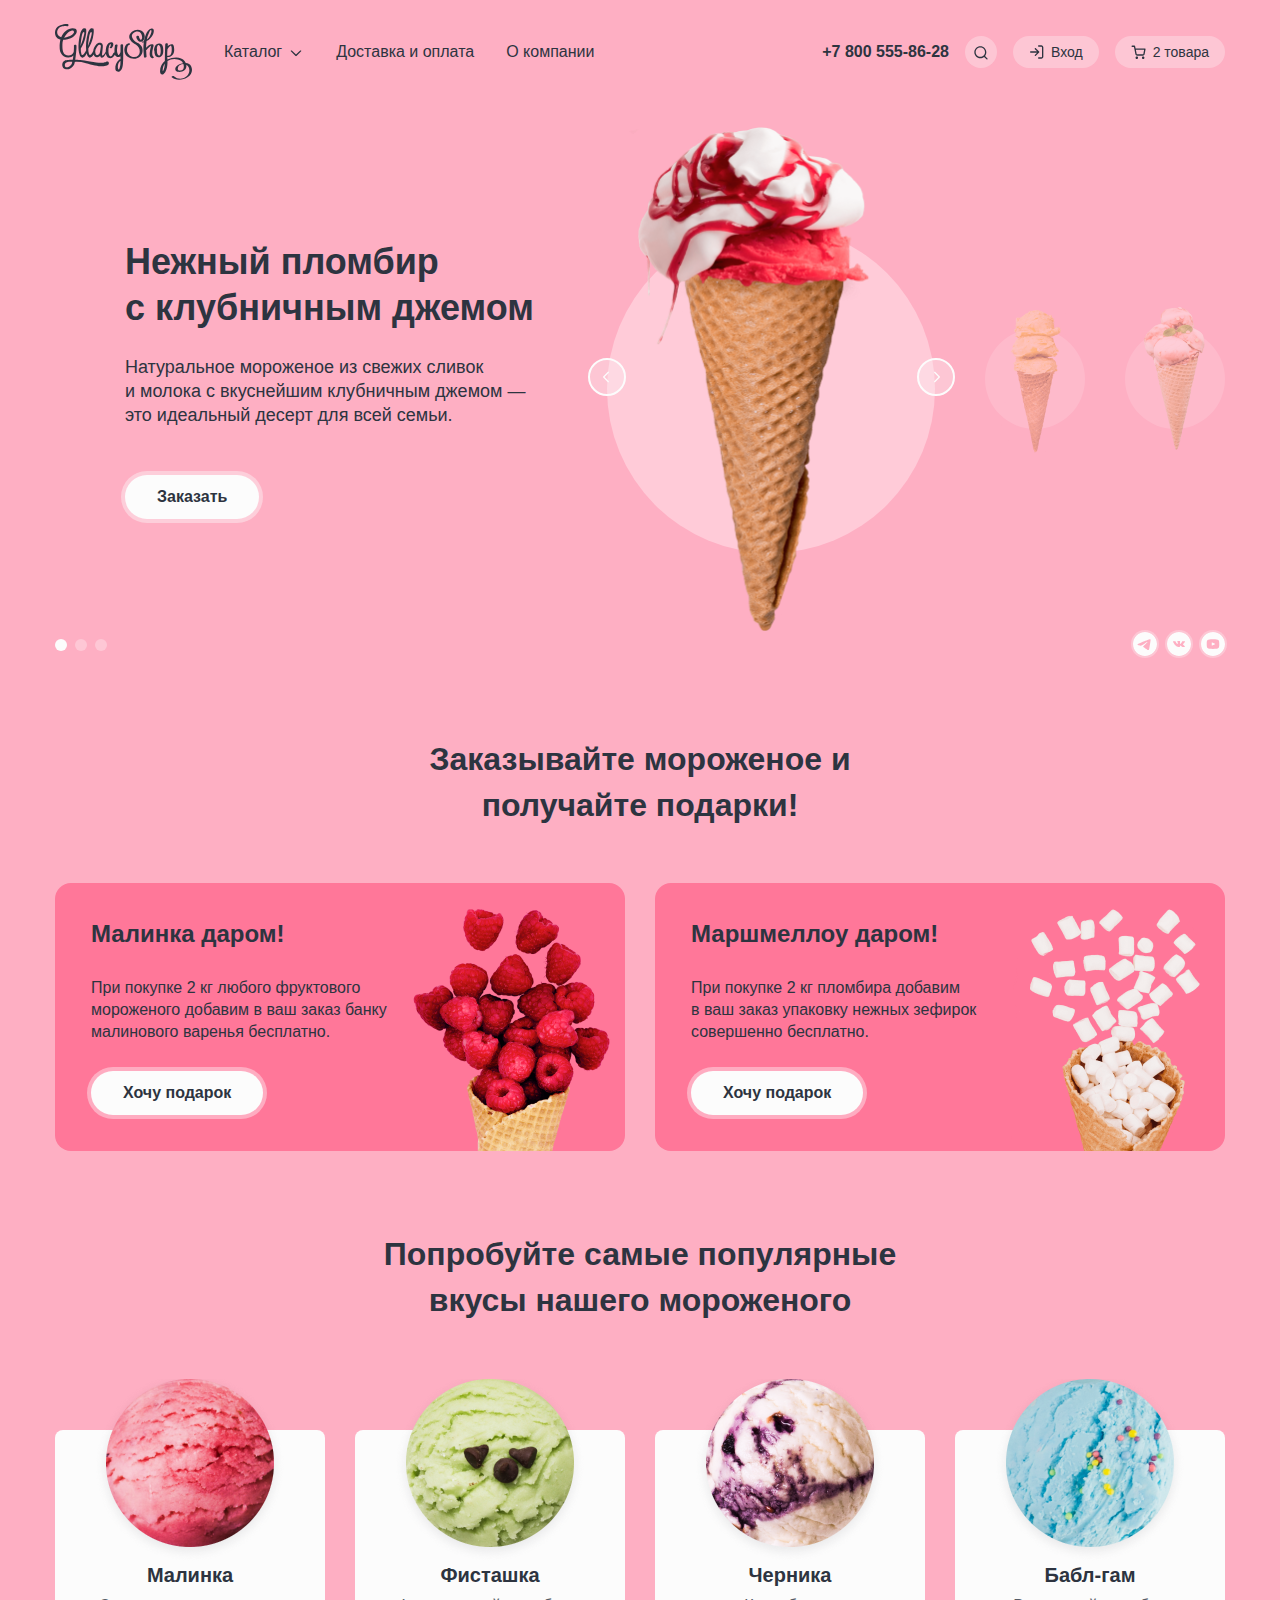
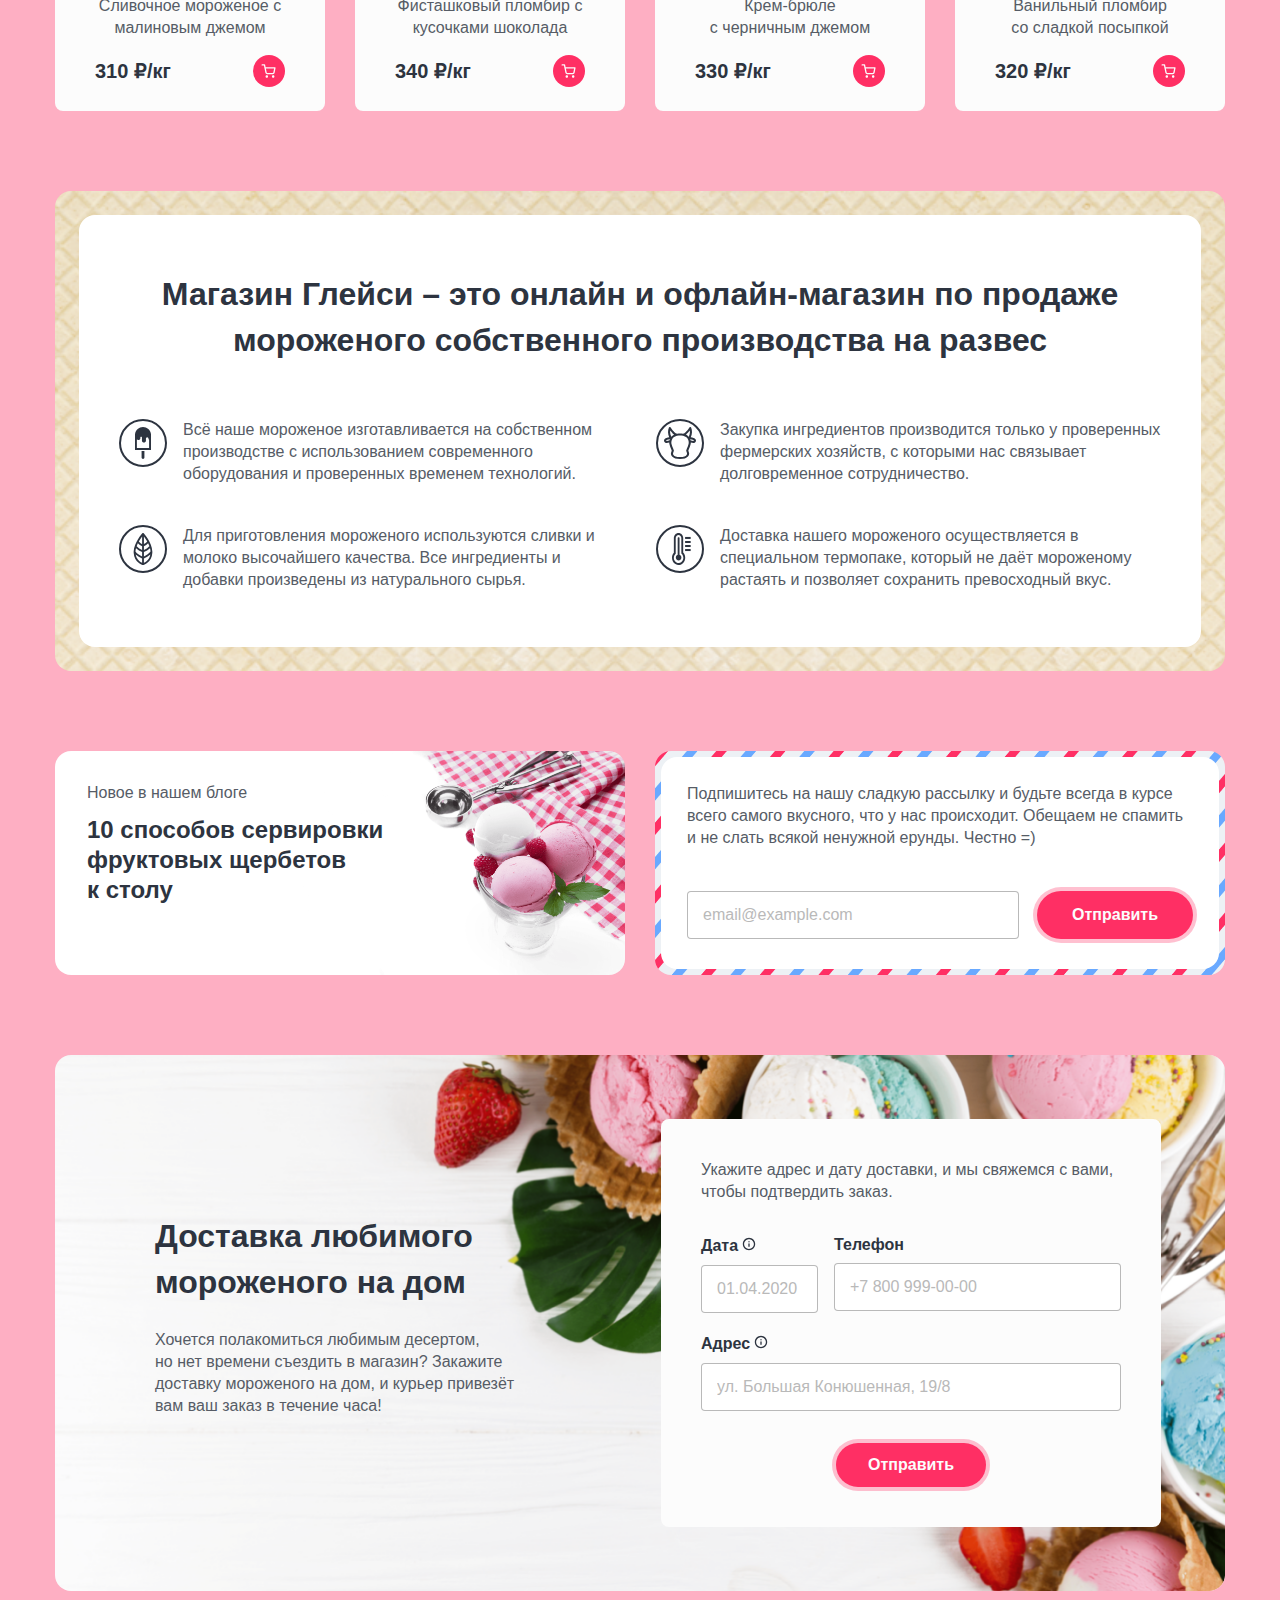
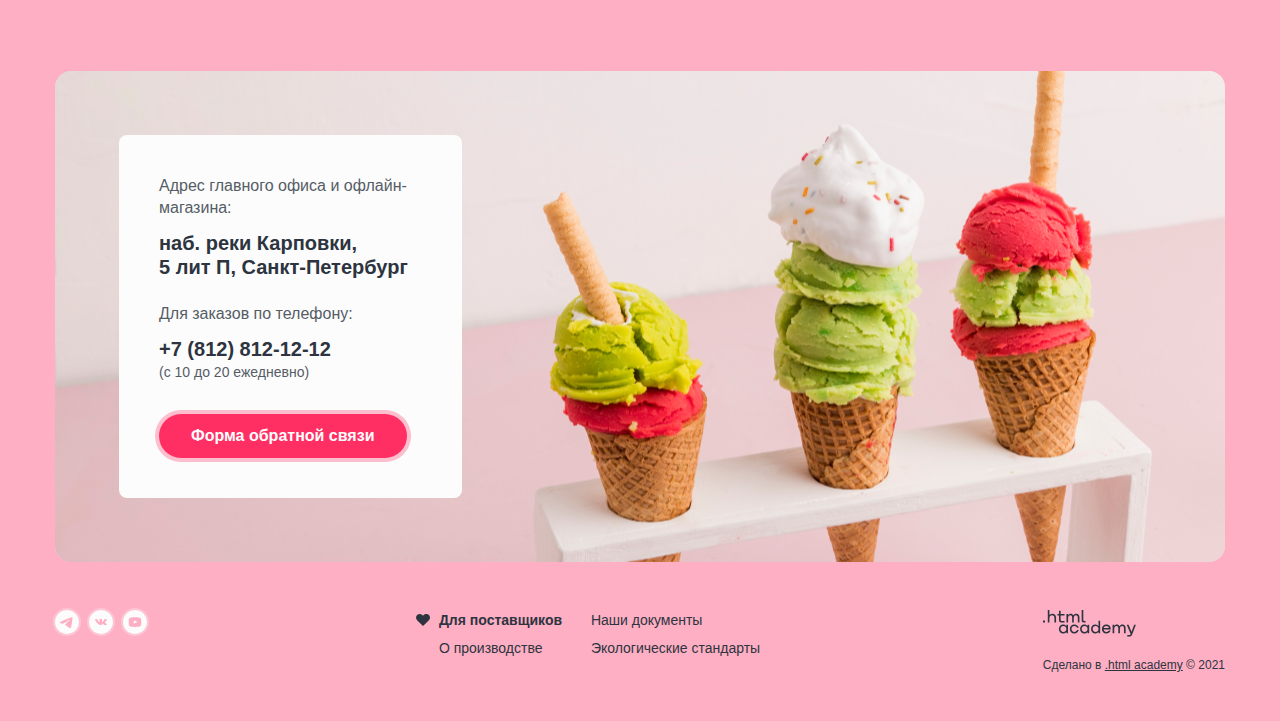
==== commit 60952d86: "Added forms, pop-ups, slider" ====
--- a/index.html
+++ b/index.html
@@ -19,6 +19,18 @@
                 <path fill-rule="evenodd" clip-rule="evenodd" d="M1.80812 0.195262C1.54777 -0.0650874 1.12566 -0.0650874 0.865306 0.195262C0.604957 0.455612 0.604957 0.877722 0.865306 1.13807L5.52565 5.79842C5.52771 5.80053 5.52979 5.80264 5.53189 5.80474C5.66259 5.93543 5.83404 6.00052 6.00534 6C6.1753 5.9995 6.34511 5.93441 6.47478 5.80474C6.47687 5.80265 6.47894 5.80056 6.48099 5.79845L11.1414 1.13807C11.4017 0.877722 11.4017 0.455612 11.1414 0.195262C10.881 -0.0650874 10.4589 -0.0650874 10.1986 0.195262L6.00334 4.39048L1.80812 0.195262Z" fill="currentColor"/>
               </svg>
             </a>
+            <div class="popover popover-submenu">
+              <div class="popover-content">
+                <ul class="submenu-list">
+                  <li><a class="submenu-item submenu-item-new label-text" href="#">Новинки</a></li>
+                  <li class="divider"></li>
+                  <li><a class="submenu-item label-text" href="#">Сливочное</a></li>
+                  <li><a class="submenu-item label-text" href="#">Щербеты</a></li>
+                  <li><a class="submenu-item label-text" href="#">фруктовый лед</a></li>
+                  <li><a class="submenu-item label-text" href="#">Мелорин</a></li>
+                </ul>
+              </div>
+            </div>
           </li>
           <li class="navigation-item">
             <a class="navigation-link  main-text-small" href="#">Доставка и оплата</a>
@@ -33,25 +45,95 @@
           <a class="telephone main-text-small text-bold" href="tel:+78005558628">+7 800 555-86-28</a>
         </div>
         <div class="navigation-user-item">
-          <button class="navigation-user-link btn btn-icon btn-link"><span class="visually-hidden">Поиск</span>
+          <button class="navigation-user-link btn btn-icon btn-link popover-button"><span class="visually-hidden">Поиск</span>
             <svg aria-hidden="true" focusable="false" width="16" height="17" viewBox="0 0 16 17" fill="none" xmlns="http://www.w3.org/2000/svg">
               <path fill-rule="evenodd" clip-rule="evenodd" d="M2.66329 8.18794C2.66329 5.61061 4.75263 3.52128 7.32996 3.52128C9.90729 3.52128 11.9966 5.61061 11.9966 8.18794C11.9966 9.44522 11.4994 10.5864 10.6909 11.4255C10.6681 11.443 10.6461 11.4623 10.6252 11.4832C10.6043 11.5041 10.585 11.5261 10.5675 11.5489C9.72835 12.3574 8.58722 12.8546 7.32996 12.8546C4.75263 12.8546 2.66329 10.7653 2.66329 8.18794ZM11.0751 12.8759C10.0486 13.697 8.74662 14.1879 7.32996 14.1879C4.01625 14.1879 1.32996 11.5017 1.32996 8.18794C1.32996 4.87423 4.01625 2.18794 7.32996 2.18794C10.6437 2.18794 13.33 4.87423 13.33 8.18794C13.33 9.60463 12.839 10.9066 12.0179 11.9331L14.468 14.3832C14.7284 14.6436 14.7284 15.0657 14.468 15.326C14.2077 15.5864 13.7855 15.5864 13.5252 15.326L11.0751 12.8759Z" fill="currentColor"/>
             </svg>
           </button>
+          <div class="popover popover-search">
+            <div class="popover-content">
+              <form action="https://echo.htmlacademy.ru/courses" method="get">
+                <p class="search-form-item">
+                  <label class="visually-hidden" for="search">Поиск по сайту</label>
+                  <input class="search-input main-input" type="text" name="search" id="search" placeholder="Поиск по сайту">
+                  <button class="btn btn-icon btn-delete-text"></button>
+                </p>
+              </form>
+            </div>
+          </div>
         </div>
         <div class="navigation-user-item">
-          <a class="navigation-user-link navigation-link-login label-text" href="#">
+          <a class="navigation-user-link navigation-link-login label-text popover-button" href="#">
             <svg aria-hidden="true" focusable="false" width="16" height="17" viewBox="0 0 16 17" fill="none" xmlns="http://www.w3.org/2000/svg">
               <path fill-rule="evenodd" clip-rule="evenodd" d="M9 2.52461C9 2.15642 9.29848 1.85794 9.66667 1.85794H12.3333C12.8638 1.85794 13.3725 2.06865 13.7475 2.44373C14.1226 2.8188 14.3333 3.32751 14.3333 3.85794V13.1913C14.3333 13.7217 14.1226 14.2304 13.7475 14.6055C13.3725 14.9806 12.8638 15.1913 12.3333 15.1913H9.66667C9.29848 15.1913 9 14.8928 9 14.5246C9 14.1564 9.29848 13.8579 9.66667 13.8579H12.3333C12.5101 13.8579 12.6797 13.7877 12.8047 13.6627C12.9298 13.5377 13 13.3681 13 13.1913V3.85794C13 3.68113 12.9298 3.51156 12.8047 3.38654C12.6797 3.26151 12.5101 3.19127 12.3333 3.19127H9.66667C9.29848 3.19127 9 2.8928 9 2.52461ZM5.86189 4.71987C6.12224 4.45952 6.54435 4.45952 6.8047 4.71987L10.1338 8.04897C10.1509 8.06579 10.1671 8.08353 10.1824 8.1021C10.2142 8.1409 10.2411 8.18246 10.2628 8.22589C10.3079 8.31575 10.3333 8.41721 10.3333 8.52461C10.3333 8.63323 10.3074 8.73579 10.2613 8.8264C10.241 8.86635 10.2164 8.90469 10.1876 8.94072C10.1708 8.96172 10.1527 8.98169 10.1335 9.0005L6.8047 12.3293C6.54435 12.5897 6.12224 12.5897 5.86189 12.3293C5.60154 12.069 5.60154 11.6469 5.86189 11.3865L8.05715 9.19127H1.66667C1.29848 9.19127 1 8.8928 1 8.52461C1 8.15642 1.29848 7.85794 1.66667 7.85794H8.05715L5.86189 5.66268C5.60154 5.40233 5.60154 4.98022 5.86189 4.71987Z" fill="currentColor"/>
             </svg>
             Вход<span class="visually-hidden">Личный кабинет</span></a>
+          <div class="popover popover-login">
+            <div class="popover-content">
+              <h2 class="popover-title head-text-medium">Личный кабинет</h2>
+              <form  action="https://echo.htmlacademy.ru/courses" method="post">
+                <p class="login-form-item">
+                  <label class="visually-hidden" for="email-login">Электронная почта</label>
+                  <input class="main-input" type="email" name="email" id="email-login" placeholder="email@example.com">
+                </p>
+                <p class="login-form-item">
+                  <label class="visually-hidden" for="email">Пароль</label>
+                  <input class="main-input" type="password" name="password" id="password" placeholder="&bull;&bull;&bull;&bull;&bull;&bull;">
+                </p>
+                <div class="login-form-footer">
+                  <a class="btn-login btn btn-secondary" href="#">Войти</a>
+                  <div class="login-links">
+                    <a class="login-link label-text" href="#">Забыли пароль?</a>
+                    <a class="login-link label-text" href="#">Регистрация</a>
+                  </div>
+                </div>
+              </form>
+            </div>
+          </div>
         </div>
         <div class="navigation-user-item">
-          <a class="navigation-user-link navigation-link-basket label-text" href="#">
+          <a class="navigation-user-link navigation-link-basket label-text popover-button" href="#">
             <svg aria-hidden="true" focusable="false" width="16" height="17" viewBox="0 0 16 17" fill="none" xmlns="http://www.w3.org/2000/svg">
               <path fill-rule="evenodd" clip-rule="evenodd" d="M1.16667 2.10794C0.798477 2.10794 0.5 2.40642 0.5 2.77461C0.5 3.1428 0.798477 3.44127 1.16667 3.44127H2.93794L3.40537 5.77666C3.40821 5.79461 3.41176 5.81232 3.416 5.82976L4.38338 10.6631L4.3835 10.6637C4.46706 11.0837 4.69562 11.4609 5.02921 11.7295C5.36111 11.9967 5.77595 12.1393 6.20183 12.1328H11.8225C12.2484 12.1393 12.6633 11.9967 12.9952 11.7295C13.3289 11.4608 13.5575 11.0833 13.641 10.6631L13.641 10.6631L13.642 10.6581L14.5691 5.79666C14.6063 5.60149 14.5545 5.39989 14.4279 5.24681C14.3012 5.09372 14.1129 5.00511 13.9142 5.00511H4.61072L4.1381 2.64377C4.07574 2.3322 3.80215 2.10794 3.4844 2.10794H1.16667ZM5.69098 10.4024L4.87759 6.33844H13.1084L12.3328 10.4053C12.31 10.5178 12.2485 10.6188 12.1591 10.6909C12.0691 10.7633 11.9565 10.8018 11.841 10.7996L11.841 10.7994H11.8282H6.19614V10.7993L6.18337 10.7996C6.06787 10.8018 5.95528 10.7633 5.8653 10.6909C5.77531 10.6184 5.71368 10.5166 5.69117 10.4033L5.69098 10.4024ZM4.55739 14.3634C4.55739 13.6754 5.1151 13.1177 5.80307 13.1177C6.49105 13.1177 7.04876 13.6754 7.04876 14.3634C7.04876 15.0513 6.49105 15.6091 5.80307 15.6091C5.1151 15.6091 4.55739 15.0513 4.55739 14.3634ZM10.9307 14.3634C10.9307 13.6754 11.4884 13.1177 12.1764 13.1177C12.8644 13.1177 13.4221 13.6754 13.4221 14.3634C13.4221 15.0513 12.8644 15.6091 12.1764 15.6091C11.4884 15.6091 10.9307 15.0513 10.9307 14.3634Z" fill="currentColor"/>
             </svg>
             2 товара<span class="visually-hidden">Корзина</span></a>
+          <div class="popover popover-basket">
+            <div class="popover-content">
+              <h2 class="popover-title head-text-medium">Корзина</h2>
+              <ul class="basket-product-list">
+                <li class="basket-item basket-grid-container">
+                  <div class="basket-item-product">
+                    <div class="basket-item-image">
+                      <img src="assets/images/basket-raspberry.png" alt="Малинка.">
+                    </div>
+                    <div class="basket-item-text">
+                      <p class="basket-item-name text-bold head-text-xs">Малинка</p>
+                      <p class="basket-item-details text-label">1 кг х 310 ₽</p>
+                    </div>
+                  </div>
+                  <p class="basket-item-price text-bold">310 &#8381;</p>
+                  <button class="btn btn-icon btn-delete-item"></button>
+                </li>
+                <li class="basket-item basket-grid-container">
+                  <div class="basket-item-product">
+                    <div class="basket-item-image">
+                      <img src="assets/images/basket-bubblegum.png" alt="Бабл-гам.">
+                    </div>
+                    <div class="basket-item-text">
+                      <p class="basket-item-name text-bold head-text-xs">Бабл-гам</p>
+                      <p class="basket-item-details text-label">1,5 кг х 320 ₽</p>
+                    </div>
+                  </div>
+                  <p class="basket-item-price text-bold">480 &#8381;</p>
+                  <button class="btn btn-icon btn-delete-item"></button>
+                </li>
+              </ul>
+              <div class="basket-footer">
+                <a class="basket-link btn btn-secondary" href="#">Оформить заказ</a>
+                <p class="basket-total-price head-text-xs text-bold">Итого: 790  &#8381;</p>
+              </div>
+            </div>
+          </div>
         </div>
       </div>
     </header>
@@ -59,50 +141,52 @@
       <h1 class="visually-hidden">Магазин мороженого Глейси</h1>
       <section class="section-index slider">
         <h2 class="visually-hidden">Виды мороженого</h2>
-        <ul class="slider-items">
-          <li class="slider-item js-slide active">
-            <div class="slider-item-description">
-              <h3 class="slider-item-heading head-text-extra text-black">Нежный пломбир с&nbsp;клубничным джемом</h3>
-              <p class="slider-item-text main-text-big">Натуральное мороженое из&nbsp;свежих сливок и&nbsp;молока с&nbsp;вкуснейшим клубничным джемом&nbsp;&mdash; это идеальный десерт для всей семьи.</p>
-              <a href="#" class="btn btn-primary">Заказать</a>
-            </div>
-            <div class="slider-item-image">
-              <img src="assets/images/icecream-1.png" width="329" height="507" alt="">
-            </div>
-          </li>
-          <li class="slider-item js-slide">
-            <div class="slider-item-description">
-              <h3 class="slider-item-heading head-text-extra text-black">Сливочное мороженое со&nbsp;вкусом банана</h3>
-              <p class="slider-item-text main-text-big">Сливочное мороженое с&nbsp;ярким банановым вкусом подарит вам свежесть и&nbsp;наслаждение даже в&nbsp;самый жаркий летний день.</p>
-              <a href="#" class="btn btn-primary">Заказать</a>
-            </div>
-            <div class="slider-item-image">
-              <img src="assets/images/icecream-2.png" width="66" height="150" alt="">
-            </div>
-          </li>
-          <li class="slider-item js-slide">
-            <div class="slider-item-description">
-              <h3 class="slider-item-heading head-text-extra text-black">Карамельный пломбир с&nbsp;маршмеллоу</h3>
-              <p class="slider-item-text main-text-big">Необычный сладкий десерт с&nbsp;карамельным топпингом и&nbsp;кусочками зефира завоюет сердца сладкоежек всех возрастов.</p>
-              <a href="#" class="btn btn-primary">Заказать</a>
-            </div>
-            <div class="slider-item-image">
-              <img src="assets/images/icecream-3.png" width="66" height="150" alt="">
-            </div>
-          </li>
-        </ul>
-        <div class="slider-controls">
-          <div class="slider-arrows">
-            <button class="btn btn-icon-big slider-arrow prev js-toggle" type="button" aria-label="Перейти к предыдущему слайду">
-              <svg aria-hidden="true" focusable="false" width="16" height="16" viewBox="0 0 16 16" fill="none" xmlns="http://www.w3.org/2000/svg">
-                <path fill-rule="evenodd" clip-rule="evenodd" d="M9.8033 3.80515C10.063 3.54545 10.063 3.12439 9.8033 2.8647C9.54361 2.605 9.12255 2.605 8.86285 2.8647L4.19477 7.53277C3.93593 7.79162 3.93508 8.21075 4.19221 8.47065C4.19338 8.47183 4.19454 8.47301 4.19572 8.47418L8.8638 13.1423C9.12349 13.402 9.54455 13.402 9.80425 13.1423C10.0639 12.8826 10.0639 12.4615 9.80425 12.2018L5.60545 8.00301L9.8033 3.80515Z" fill="currentColor"/>
-              </svg>
-            </button>
-            <button class="btn btn-icon-big slider-arrow next js-toggle" type="button" aria-label="Перейти к следующему слайду">
-              <svg aria-hidden="true" focusable="false" width="16" height="16" viewBox="0 0 16 16" fill="none" xmlns="http://www.w3.org/2000/svg">
-                <path fill-rule="evenodd" clip-rule="evenodd" d="M7.13526 2.8647C6.87557 2.605 6.45451 2.605 6.19481 2.8647C5.93511 3.12439 5.93511 3.54545 6.19481 3.80515L10.3961 8.00643L6.19477 12.2077C5.93508 12.4674 5.93508 12.8885 6.19477 13.1482C6.45447 13.4079 6.87553 13.4079 7.13523 13.1482L11.804 8.47944C11.8049 8.47852 11.8058 8.47759 11.8068 8.47666C12.0665 8.21696 12.0665 7.79591 11.8068 7.53621L7.13526 2.8647Z" fill="currentColor"/>
-              </svg>
-            </button>
+        <div class="slider-content">
+          <ul class="slider-items">
+            <li class="slider-item js-slide active">
+              <div class="slider-item-description">
+                <h3 class="slider-item-heading head-text-extra text-black">Нежный пломбир с&nbsp;клубничным джемом</h3>
+                <p class="slider-item-text main-text-big">Натуральное мороженое из&nbsp;свежих сливок и&nbsp;молока с&nbsp;вкуснейшим клубничным джемом&nbsp;&mdash; это идеальный десерт для всей семьи.</p>
+                <a href="#" class="btn btn-primary">Заказать</a>
+              </div>
+              <div class="slider-item-image">
+                <img src="assets/images/icecream-1.png" width="328" height="507" alt="">
+              </div>
+            </li>
+            <li class="slider-item js-slide">
+              <div class="slider-item-description">
+                <h3 class="slider-item-heading head-text-extra text-black">Сливочное мороженое со&nbsp;вкусом банана</h3>
+                <p class="slider-item-text main-text-big">Сливочное мороженое с&nbsp;ярким банановым вкусом подарит вам свежесть и&nbsp;наслаждение даже в&nbsp;самый жаркий летний день.</p>
+                <a href="#" class="btn btn-primary">Заказать</a>
+              </div>
+              <div class="slider-item-image">
+                <img src="assets/images/icecream-2.png" width="66" height="150" alt="">
+              </div>
+            </li>
+            <li class="slider-item js-slide">
+              <div class="slider-item-description">
+                <h3 class="slider-item-heading head-text-extra text-black">Карамельный пломбир с&nbsp;маршмеллоу</h3>
+                <p class="slider-item-text main-text-big">Необычный сладкий десерт с&nbsp;карамельным топпингом и&nbsp;кусочками зефира завоюет сердца сладкоежек всех возрастов.</p>
+                <a href="#" class="btn btn-primary">Заказать</a>
+              </div>
+              <div class="slider-item-image">
+                <img src="assets/images/icecream-3.png" width="66" height="150" alt="">
+              </div>
+            </li>
+          </ul>
+          <div class="slider-controls">
+            <div class="slider-arrows">
+              <button class="btn btn-icon-big slider-arrow prev js-toggle" type="button" aria-label="Перейти к предыдущему слайду">
+                <svg aria-hidden="true" focusable="false" width="16" height="16" viewBox="0 0 16 16" fill="none" xmlns="http://www.w3.org/2000/svg">
+                  <path fill-rule="evenodd" clip-rule="evenodd" d="M9.8033 3.80515C10.063 3.54545 10.063 3.12439 9.8033 2.8647C9.54361 2.605 9.12255 2.605 8.86285 2.8647L4.19477 7.53277C3.93593 7.79162 3.93508 8.21075 4.19221 8.47065C4.19338 8.47183 4.19454 8.47301 4.19572 8.47418L8.8638 13.1423C9.12349 13.402 9.54455 13.402 9.80425 13.1423C10.0639 12.8826 10.0639 12.4615 9.80425 12.2018L5.60545 8.00301L9.8033 3.80515Z" fill="currentColor"/>
+                </svg>
+              </button>
+              <button class="btn btn-icon-big slider-arrow next js-toggle" type="button" aria-label="Перейти к следующему слайду">
+                <svg aria-hidden="true" focusable="false" width="16" height="16" viewBox="0 0 16 16" fill="none" xmlns="http://www.w3.org/2000/svg">
+                  <path fill-rule="evenodd" clip-rule="evenodd" d="M7.13526 2.8647C6.87557 2.605 6.45451 2.605 6.19481 2.8647C5.93511 3.12439 5.93511 3.54545 6.19481 3.80515L10.3961 8.00643L6.19477 12.2077C5.93508 12.4674 5.93508 12.8885 6.19477 13.1482C6.45447 13.4079 6.87553 13.4079 7.13523 13.1482L11.804 8.47944C11.8049 8.47852 11.8058 8.47759 11.8068 8.47666C12.0665 8.21696 12.0665 7.79591 11.8068 7.53621L7.13526 2.8647Z" fill="currentColor"/>
+                </svg>
+              </button>
+            </div>
           </div>
         </div>
         <div class="slider-footer">
@@ -260,9 +344,11 @@
           <div class="subscribe info-item">
             <div class="subscribe-inner">
               <p class="subscribe-text">Подпишитесь на нашу сладкую рассылку и будьте всегда в&nbsp;курсе всего самого вкусного, что у нас происходит. Обещаем не спамить и не слать всякой ненужной ерунды. Честно =)</p>
-              <form class="subscribe-form flex-container" action="https://echo.htmlacademy.ru/courses" method="post">
-                <label class="visually-hidden" for="email">Электронная почта:</label>
-                <input class="main-input" type="email" name="email" id="email" placeholder="email@example.com">
+              <form class="subscribe-form" action="https://echo.htmlacademy.ru/courses" method="post">
+                <p class="subscribe-form-item">
+                  <label class="visually-hidden" for="email">Электронная почта</label>
+                  <input class="main-input" type="email" name="email" id="email" placeholder="email@example.com">
+                </p>
                 <button class="btn btn-secondary" type="submit">Отправить</button>
               </form>
             </div>
@@ -281,9 +367,12 @@
               <div class="delivery-form-input date-input">
                 <div class="delivery-form-label">
                   <label class="main-label data-label main-text-small text-bold" for="date">Дата</label>
-                  <button class="btn btn-icon btn-tooltip"></button>
+                  <div class="tooltip">
+                    <button class="btn btn-icon btn-tooltip" aria-labelledby="tooltip-label-date"></button>
+                    <span class="tooltip-text" role="tooltip" id="tooltip-label-date">Введите желаемую дату доставки</span>
+                  </div>
                 </div>
-                <input class="main-input date-input" type="date" name="date" id="date">
+                <input class="main-input date-input" type="text" name="date" id="date" placeholder="01.04.2020">
               </div>
               <div class="delivery-form-input phone-input">
                 <div class="delivery-form-label">
@@ -294,7 +383,10 @@
               <div class="delivery-form-input full-width-column">
                 <div class="delivery-form-label">
                   <label class="main-label address-label main-text-small text-bold" for="address">Адрес</label>
-                  <button class="btn btn-icon btn-tooltip"></button>
+                  <div class="tooltip">
+                    <button class="btn btn-icon btn-tooltip" aria-labelledby="tooltip-label-address"></button>
+                    <span class="tooltip-text" role="tooltip" id="tooltip-label-address">Введите название улицы, дома и квартиры</span>
+                  </div>
                 </div>
                 <input class="main-input address-input" type="text" name="address" id="address" placeholder="ул. Большая Конюшенная, 19/8">
               </div>
@@ -363,5 +455,30 @@
         </div>
       </div>
     </footer>
+    <div class="modal-container modal-container-close">
+      <div class="modal modal-feedback">
+        <button class="btn btn-icon modal-close-button">
+          <span class="visually-hidden">Закрыть</span>
+        </button>
+        <section class="modal-content">
+          <h2 class="modal-title head-text-medium text-bold">Мы обязательно ответим вам!</h2>
+          <form class="feedback-form" action="https://echo.htmlacademy.ru/courses" method="post">
+            <div class="feedback-form-item">
+              <label class="visually-hidden" for="name">Имя и фамилия</label>
+              <input class="main-input" type="text" name="name" id="name" placeholder="Имя и фамилия">
+            </div>
+            <div class="feedback-form-item">
+              <label class="visually-hidden" for="email-feedback">Электронная почта</label>
+              <input class="main-input" type="email" name="email-feedback" id="email-feedback" placeholder="email@example.com">
+            </div>
+            <div class="feedback-form-item">
+              <label for="message" class="visually-hidden">Отзыв</label>
+              <textarea class="main-input" name="message" placeholder="В свободной форме" id="message"></textarea>
+            </div>
+            <button class="btn btn-secondary" type="button">Отправить</button>
+          </form>
+        </section>
+      </div>
+    </div>
   </body>
 </html>
--- a/assets/styles/styles.css
+++ b/assets/styles/styles.css
@@ -96,6 +96,7 @@
   background-color: #FCFCFC;
   margin: 0;
   transition: all 0.2s;
+  cursor: pointer;
 }
 
 .btn-primary {
@@ -307,6 +308,11 @@
   line-height: 24px;
 }
 
+.head-text-xs {
+  font-size: 18px;
+  line-height: 22px;
+}
+
 .section-index:not(:last-child) {
   margin-bottom: 80px;
 }
@@ -317,6 +323,7 @@
   justify-content: space-between;
   align-items: center;
   padding: 24px 0;
+  margin-bottom: 21px;
 }
 
 .navigation {
@@ -403,7 +410,7 @@
 }
 
 .navigation-user-link {
-  padding: 8px 16px;
+  padding: 6px 16px;
   display: block;
   color: #2D3440; /* basic/extra-dark */
   text-decoration: none;
@@ -539,10 +546,12 @@
 
 .slider-item-heading {
   width: 470px;
+  margin: 0 0 24px;
 }
 
 .slider-item-text {
   width: 430px;
+  margin: 0 0 48px;
 }
 
 .slider-footer {
@@ -671,7 +680,7 @@
 /* catalog (section) */
 .catalog-heading {
   width: 527px;
-  margin: 0 auto 56px;
+  margin: 0 auto 107px;
   text-align: center;
 }
 
@@ -681,7 +690,7 @@
   margin: 0;
   display: grid;
   grid-template-columns: repeat(4, 270px);
-  gap: 40px 30px;
+  gap: 91px 30px;
 }
 
 .card {
@@ -710,6 +719,9 @@
   text-decoration: none;
 }
 
+.card-image {
+  margin-top: -51px;
+}
 .card-image img {
   width: 100%;
   height: auto;
@@ -833,6 +845,10 @@
 }
 
 /* info */
+.info .flex-container {
+  align-items: stretch;
+}
+
 .info-item {
   width: 570px;
 }
@@ -875,7 +891,7 @@
 .subscribe-inner {
   background-color: #ffffff;
   border-radius: 16px;
-  padding: 26px;
+  padding: 26px 26px 30px;
 }
 
 .subscribe-text {
@@ -884,7 +900,59 @@
   color: #565C66; /* basic/dark */
 }
 
-/* delivery */
+.subscribe-form {
+  display: grid;
+  grid-template-columns: 332px 1fr;
+  gap: 18px;
+}
+
+.subscribe-form-item {
+  margin: 0;
+  padding: 0;
+}
+
+.subscribe-form-item input {
+  width: 100%;
+}
+
+.main-input {
+  margin: 0;
+  font: inherit;
+  line-height: 20px;
+  padding: 14px 16px;
+  box-shadow: inset 0px 0px 0px 1px #B9B9B9;
+  border: none;
+  border-radius: 4px;
+  color: #2D3440;
+}
+
+.main-input::placeholder {
+  color: #B9B9B9;
+}
+
+.main-input:hover {
+  box-shadow: inset 0px 0px 0px 1px #2D3440;
+}
+
+.main-input:focus {
+  box-shadow: inset 0px 0px 0px 2px #2D3440;
+  outline: none;
+}
+
+.main-input:invalid {
+  box-shadow: inset 0px 0px 0px 1px #EA5454;
+}
+
+.main-input:invalid:hover {
+  box-shadow: inset 0px 0px 0px 2px #EA5454;
+}
+
+.main-input:disabled {
+  box-shadow: inset 0px 0px 0px 1px #B9B9B9;
+  background-color: #E7E7E7;
+}
+
+  /* delivery */
 .delivery .flex-container {
   align-items: center;
 }
@@ -1048,7 +1116,7 @@
   align-self: flex-start;
   display: grid;
   gap: 8px 24px;
-  grid-template-columns: 150px 182px;
+  grid-template-columns: 152px 184px;
 }
 
 .footer-links a {
@@ -1135,7 +1203,7 @@
 }
 
 .catalog-filter {
-  margin-bottom: 44px;
+  margin-bottom: 95px;
 }
 
 .main-catalog .catalog-heading {
@@ -1155,9 +1223,9 @@
 .catalog-pagination-item {
   width: 24px;
   position: relative;
-}
-
-/* Здесь беспокоит, что у li с цифрой "1" сбита центровка, он не посередине псевдоэлемента находится, непонятно, почему */
+  text-align: center;
+}
+
 .catalog-pagination-item::before {
   content: '';
   width: 24px;
@@ -1226,7 +1294,6 @@
 .catalog-filter ul {
   list-style: none;
   margin: 0;
-  padding: 0;
 }
 
 .catalog-controls {
@@ -1249,6 +1316,7 @@
   color: #2D3440; /* basic/extra-dark */
   display: block;
   padding: 2px 7px;
+  text-align: center;
 }
 
 .pagination-show-more {
@@ -1257,3 +1325,708 @@
   left: 50%;
   transform: translate(-50%, -50%);
 }
+
+/*CATALOG-FILTER*/
+.catalog-filter {
+  display: flex;
+  flex-wrap: wrap;
+}
+
+.catalog-filter-group {
+  display: flex;
+  flex-direction: column;
+  border: none;
+  padding: 0;
+  margin: 0 24px 16px 0;
+}
+
+.catalog-filter-title {
+  padding: 0;
+  padding-left: 16px;
+  margin-bottom: 8px;
+}
+
+.catalog-filter-group label{
+  margin-bottom: 8px;
+}
+
+.select-control {
+  color: #2D3440;
+  background-color: rgba(252, 252, 252, 0.3);
+  padding: 8px 63px 8px 16px;
+  border: none;
+  border-radius: 20px;
+  appearance: none;
+  background-image: url("../icons/arrow-down.svg");
+  background-repeat: no-repeat;
+  background-position: right 13px center;
+}
+
+.select-control:hover {
+  background-color: rgba(252, 252, 252, 0.5);
+}
+
+.select-control:focus {
+  background-color: rgba(252, 252, 252, 0.4);
+  box-shadow: inset 0px 0px 0px 2px #FCFCFC;
+  outline: none;
+}
+
+.range {
+  background-color: rgba(252, 252, 252, 0.3);
+  padding: 17px 16px;
+  border: none;
+  border-radius: 20px;
+  width: 196px;
+}
+
+.range-scale {
+  width: 164px;
+  position: relative;
+  height: 2px;
+  background-color: rgba(45, 57, 64, 0.3);
+  border-radius: 1px;
+}
+
+.range-bar {
+  position: absolute;
+  height: 2px;
+  background-color: #565C66;
+}
+
+.range-toggle {
+  position: absolute;
+  width: 16px;
+  height: 16px;
+  background-color: #FCFCFC;
+  border: 6px solid #2D3440;
+  border-radius: 50%;
+  cursor: pointer;
+}
+
+.range-toggle:hover {
+  background-color: #2D3440;
+  border: 6px solid #FCFCFC;
+}
+
+.range-toggle:active {
+  background-color: #2D3440;
+}
+
+.range-toggle:focus {
+  background-color: #2D3440;
+  border: 6px solid #FCFCFC;
+  box-shadow: 0 0 0 2px #2D3440;
+}
+
+.toggle-min {
+  top: -7px;
+  left: -16px;
+}
+
+.toggle-max {
+  top: -7px;
+  right: -16px;
+}
+.range-wrapper-inputs {
+  display: flex;
+}
+
+.catalog-filter-label {
+  display: flex;
+  margin-right: 5px;
+}
+
+.range-input {
+  width: 35px;
+  padding: 0 2px;
+  margin-right: 4px;
+  color: #2D3440;
+  font-size: 14px;
+  text-align: center;
+  background-color: transparent;
+  border: none;
+  appearance: textfield;
+}
+
+.range-input::-webkit-outer-spin-button,
+.range-input::-webkit-inner-spin-button {
+  appearance: none;
+  margin: 0;
+}
+
+.catalog-filter-text {
+  margin: 0;
+  padding: 0;
+}
+
+.catalog-filter-group .subcatalog-filter-label {
+  padding: 0;
+  margin: 0;
+  margin-right: 4px;
+  font-size: 14px;
+}
+
+.catalog-filter-price {
+  display: flex;
+}
+
+.catalog-filter-list {
+  display: flex;
+  background-color: rgba(252, 252, 252, 0.3);
+  border-radius: 18px;
+  padding: 8px 24px;
+}
+
+.catalog-filter-list.fill {
+  padding: 10px 24px;
+}
+
+.control-mark {
+  position: relative;
+  display: block;
+  width: 16px;
+  height: 16px;
+  border-radius: 50%;
+  border: 2px solid #2D3440;
+  margin-right: 8px;
+}
+
+.control-mark-checkbox {
+  width: 16px;
+  height: 16px;
+  mask-image: url("../icons/checkbox.svg");
+  -webkit-mask-image: url("../icons/checkbox.svg");
+  background-color: #2D3440;
+  background-repeat: no-repeat;
+  background-position: 50% 50%;
+  vertical-align: middle;
+  margin-right: 8px;
+}
+
+.catalog-input {
+  display: none;
+}
+
+.catalog-filter-list .catalog-label {
+  display: flex;
+  align-items: center;
+  margin: 0;
+}
+
+.catalog-filter-item:not(:last-child) {
+  margin-right: 16px;
+}
+
+.catalog-filter-item:hover .control-mark {
+  border: 2px solid #FCFCFC;
+}
+
+.catalog-filter-item:disabled .control-mark {
+  opacity: 0.5;
+}
+
+.catalog-input[type="radio"]:checked + .control-mark::before {
+  content: '';
+  width: 6px;
+  height: 6px;
+  border-radius: 50%;
+  background-color: #2D3440;
+  position: absolute;
+  top: 50%;
+  left: 50%;
+  transform: translate(-50%, -50%);
+}
+
+.catalog-input[type="radio"]:checked:hover + .control-mark::before {
+  background-color: #FCFCFC;
+}
+
+.catalog-input[type="radio"]:disabled + .control-mark {
+  opacity: 0.4;
+  pointer-events: none;
+}
+
+.catalog-input[type="radio"]:disabled + .control-mark::before {
+  opacity: 0.4;
+  pointer-events: none;
+}
+
+.catalog-input[type="checkbox"]:checked + .control-mark-checkbox {
+  mask-image: url("../icons/checkbox-on.svg");
+  -webkit-mask-image: url("../icons/checkbox-on.svg");
+}
+
+.catalog-input[type="checkbox"]:hover + .control-mark-checkbox {
+  background-color: #FCFCFC;
+}
+
+.catalog-input[type="checkbox"]:checked:hover + .control-mark-checkbox {
+  background-color: #FCFCFC;
+}
+
+.catalog-input[type="checkbox"]:disabled + .control-mark-checkbox {
+  opacity: 0.4;
+  pointer-events: none;
+}
+
+.catalog-filter button {
+  align-self: flex-end;
+  margin-bottom: 16px;
+}
+
+/*modal*/
+.modal-container {
+  position: fixed;
+  top: 0;
+  left: 0;
+  display: flex;
+  width: 100%;
+  height: 100%;
+  background-color: rgba(45, 52, 64, 0.3);
+}
+
+.modal {
+  position: relative;
+  margin: auto;
+  padding: 64px 64px 66px;
+  background-color: #FCFCFC;
+}
+
+.modal-feedback {
+  width: 570px;
+  border-radius: 8px;
+  box-shadow: 0px 15px 40px rgba(45, 52, 64, 0.12);
+}
+
+.modal-close-button {
+  position: absolute;
+  padding: 0;
+  width: 20px;
+  height: 20px;
+  top: 32px;
+  right: 32px;
+  background-color: #ffffff;
+  border: none;
+  background-image: url("../icons/close.svg");
+  background-repeat: no-repeat;
+  background-position: center;
+  cursor: pointer;
+}
+
+.modal-title {
+  margin: 0 0 32px;
+}
+
+.feedback-form {
+  display: flex;
+  flex-direction: column;
+  align-items: stretch;
+}
+
+.feedback-form .main-input {
+  width: 100%;
+  margin-bottom: 16px;
+}
+
+.feedback-form-item:last-child {
+  margin-bottom: 32px;
+}
+
+.feedback-form button {
+  align-self: flex-end;
+}
+
+.feedback-form-item textarea {
+  height: 149px;
+}
+
+.modal-container-close {
+  display: none;
+}
+
+/*popover basket*/
+.navigation-user-item {
+  position: relative;
+}
+.popover {
+  width: 441px;
+  padding: 48px;
+  background-color: #FCFCFC;
+  color: #2D3440;
+  min-height: 96px;
+  box-shadow: 0 15px 40px rgba(45, 52, 64, 0.12);
+  border-radius: 4px;
+  position: absolute;
+  top: 40px;
+  right: 0;
+  z-index: 1;
+}
+
+.popover-basket {
+  padding: 48px;
+  display: none;
+}
+
+.popover-login {
+  width: 420px;
+  padding: 48px 48px 52px;
+  display: none;
+}
+
+.popover-search {
+  width: 356px;
+  padding: 24px 16px;
+  display: none;
+}
+
+.navigation-item {
+  position: relative;
+}
+
+.popover-submenu {
+  width: 135px;
+  padding: 8px 0;
+  top: 44px;
+  left: 0;
+  display: none;
+}
+
+.popover-title {
+  margin: 0 0 32px;
+}
+
+.basket-product-list {
+  padding: 0;
+  margin: 0;
+}
+
+.basket-grid-container {
+  display: grid;
+  grid-template-columns: 226px 103px 1fr;
+}
+
+.basket-item:not(:last-child) {
+  margin-bottom: 24px;
+}
+
+.basket-item:last-child {
+  margin-bottom: 32px;
+}
+
+.basket-item-image {
+  width: 46px;
+  height: 46px;
+  border-radius: 50%;
+  float: left;
+  margin-right: 16px;
+}
+
+.basket-item-image img {
+  display: block;
+  width: 100%;
+  height: auto;
+}
+
+.basket-item-text {
+  display: flex;
+  flex-direction: column;
+
+}
+
+.basket-item-name {
+  margin: 0 0 4px;
+}
+
+.basket-item-details {
+  color: #B9B9B9;
+  margin: 0;
+}
+
+.basket-item-price {
+  margin: 0;
+  align-self: center;
+}
+
+.btn-delete-item {
+  width: 16px;
+  height: 16px;
+  background-image: url("../icons/btn-delete-item.svg");
+  background-position: center;
+  background-repeat: no-repeat;
+  align-self: center;
+}
+
+.basket-footer {
+  padding-top: 32px;
+  display: flex;
+  justify-content: space-between;
+  align-items: center;
+  border-top: 1px solid #E7E7E7;
+}
+
+.basket-total-price {
+  margin: 0;
+}
+
+.login-form-item:not(:last-child) {
+  margin: 0 0 16px;
+}
+
+.login-form-item:last-child {
+  margin: 0 0 32px;
+}
+
+.login-form-item input {
+  width: 100%;
+}
+
+.login-form-item input::placeholder {
+  color: #2D3440;
+}
+
+.login-form-footer {
+  display: flex;
+  align-items: flex-end;
+  margin-top: 32px;
+}
+
+.login-links {
+  display: flex;
+  flex-direction: column;
+}
+
+.login-link {
+  text-decoration: underline;
+  color: #2D3440;
+  display: block;
+}
+
+.login-link:not(:last-child) {
+  margin-bottom: 4px;
+}
+
+.btn-login {
+  margin-right: 23px;
+}
+
+.search-form-item {
+  margin: 0;
+  position: relative;
+}
+
+.search-input {
+  width: 100%;
+  color: #2D3440;
+}
+
+.search-input:focus {
+  box-shadow: inset 0px 0px 0px 1px #B9B9B9;
+}
+
+.btn-delete-text {
+  content: "";
+  width: 16px;
+  height: 16px;
+  background-image: url("../icons/btn-delete-text.svg");
+  background-repeat: no-repeat;
+  background-position: center;
+  opacity: 0.4;
+  position: absolute;
+  right: 13px;
+  top: 50%;
+  transform: translateY(-50%);
+  display: none;
+}
+
+.search-input:not(:placeholder-shown) + .btn-delete-text {
+  display: block;
+}
+
+.submenu-list {
+  margin: 0;
+  padding: 0;
+  list-style: none;
+}
+
+.submenu-item {
+  text-decoration: none;
+  color: #2D3440;
+  display: block;
+  padding: 6px 0 6px 16px;
+}
+
+.submenu-item:hover {
+  background-color: #FFCBD8;
+}
+
+.submenu-item:active {
+  background-color: #FF7799;
+}
+
+.submenu-item:focus {
+  background-color: #FF4A78;
+  color: #FCFCFC;
+}
+
+.submenu-item-new {
+  padding: 8px 0 8px 16px;
+}
+
+.divider {
+  width: 100%;
+  height: 8px;
+  position: relative;
+}
+.divider::after {
+  content: "";
+  background-color: #B9B9B9;
+  width: 103px;
+  height: 1px;
+  position: absolute;
+  top: 3px;
+  left: 16px;
+}
+
+
+
+.slider-content {
+  position: relative;
+}
+
+.slider-items {
+  display: flex;
+  align-items: center;
+  margin: 0;
+  padding: 0;
+}
+
+.slider-item {
+  flex: none;
+  display: flex;
+  align-items: center;
+  margin-right: 40px;
+  width: 100px;
+  /*outline: 2px solid green;*/
+}
+
+.slider-item:last-child {
+  margin-right: 0;
+}
+
+.slider-item-description {
+  display: none;
+  margin-right: 20px;
+  width: 100px;
+}
+
+.slider-item-image {
+  flex: none;
+  width: 100px;
+  opacity: 0.4;
+}
+
+.slider-item-image img {
+  display: block;
+  width: 100%;
+  height: 100%;
+  object-fit: contain;
+  object-position: center;
+}
+
+.slider-item.active {
+  order: -1;
+  flex-grow: 1;
+  margin-right: 50px;
+}
+
+.slider-item.active .slider-item-description {
+  display: block;
+}
+
+.slider-item-image {
+  width: 100px;
+  height: 150px;
+  position: relative;
+}
+
+.slider-item-image::after {
+  content: '';
+  width: 100px;
+  height: 100px;
+  border-radius: 50%;
+  background-color: #FFCBD8;
+  position: absolute;
+  z-index: -1;
+  top: 25px;
+  left: 0;
+}
+
+.slider-item.active .slider-item-image {
+  width: 328px;
+  height: 507px;
+  opacity: 1;
+  position: relative;
+}
+
+.slider-item.active .slider-item-image::after {
+  content: '';
+  width: 328px;
+  height: 328px;
+  border-radius: 50%;
+  background-color: #FFCBD8;
+  position: absolute;
+  z-index: -1;
+  top: 100px;
+  left: 0;
+}
+
+.slider-arrow.prev {
+  margin-right: 287px;
+}
+
+.slider-arrows {
+  position: absolute;
+  top: 50%;
+  right: 270px;
+  transform: translateY(-50%);
+}
+
+.tooltip {
+  position: relative;
+}
+
+.tooltip-text {
+  background-color: #FCFCFC;
+  color: #565C66;
+  font-size: 12px;
+  line-height: 16px;
+  font-weight: normal;
+  text-transform: none;
+  border: 1px solid #B9B9B9;
+  border-radius: 2px;
+  padding: 10px 8px;
+  width: 162px;
+  position: absolute;
+  top: -12px;
+  left: 22px;
+  display: none;
+  box-shadow: 0 2px 12px rgba(173, 152, 143, 0.18);
+}
+
+.btn-tooltip:hover + .tooltip-text {
+  display: block;
+}
+
+.tooltip-text:after {
+  content:'';
+  width: 10px;
+  height: 10px;
+  background-color: #FCFCFC;
+  border-top: 1px solid #B9B9B9;
+  border-left: 1px solid #B9B9B9;
+  position:absolute;
+  transform: rotate(-45deg);
+  top: 16px;
+  left: -6px;
+}
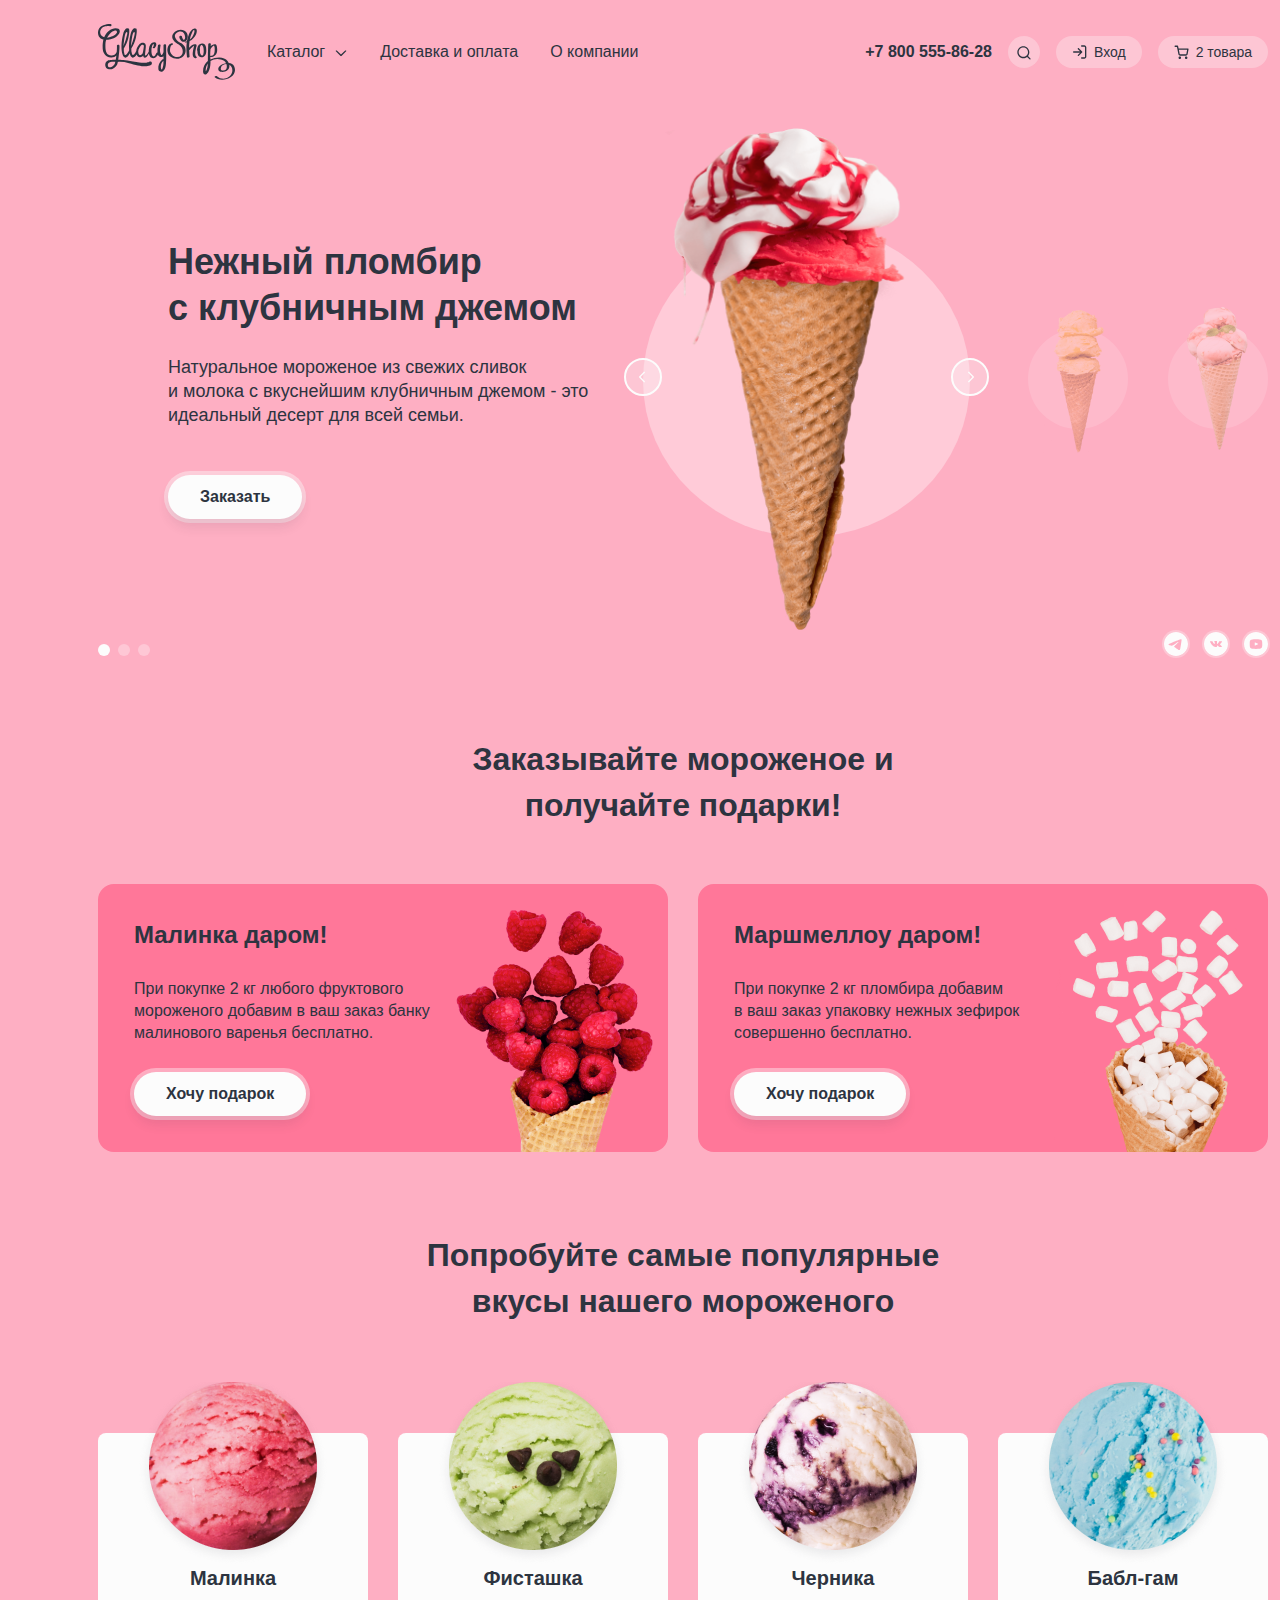
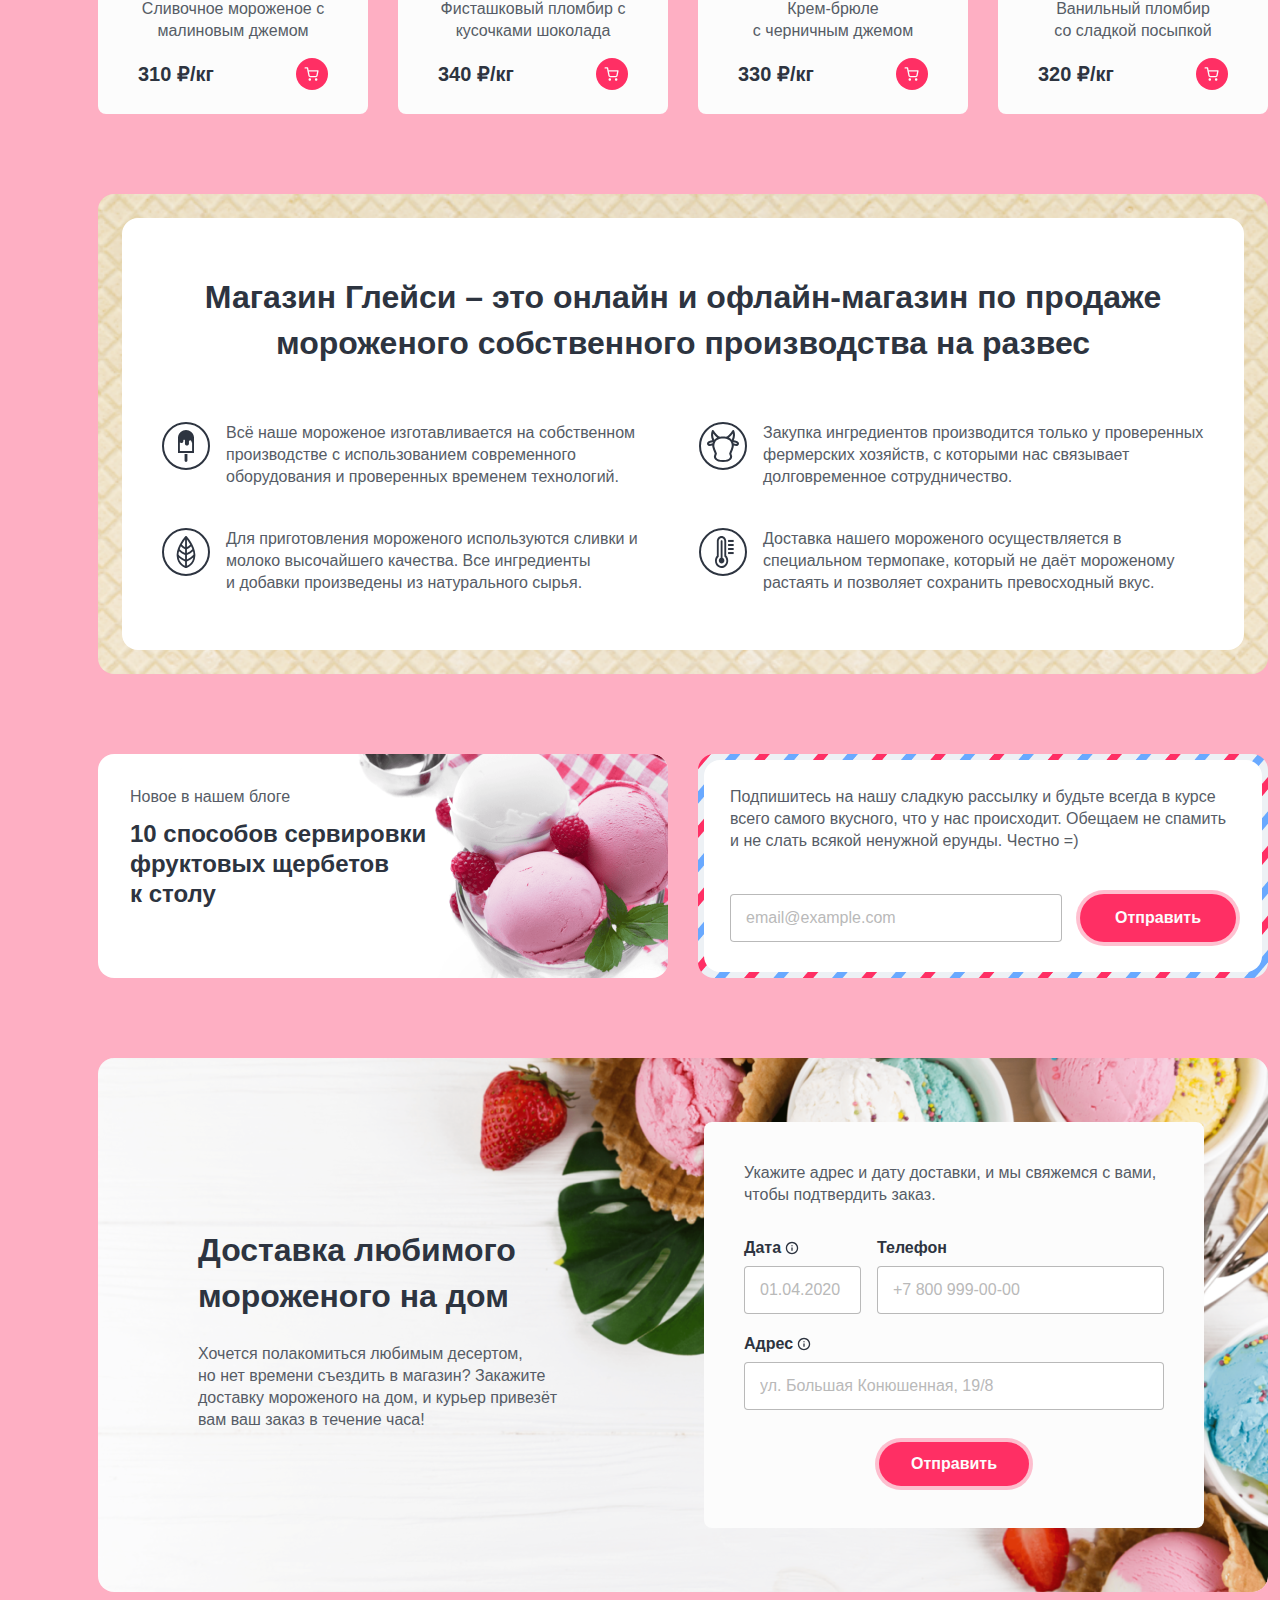
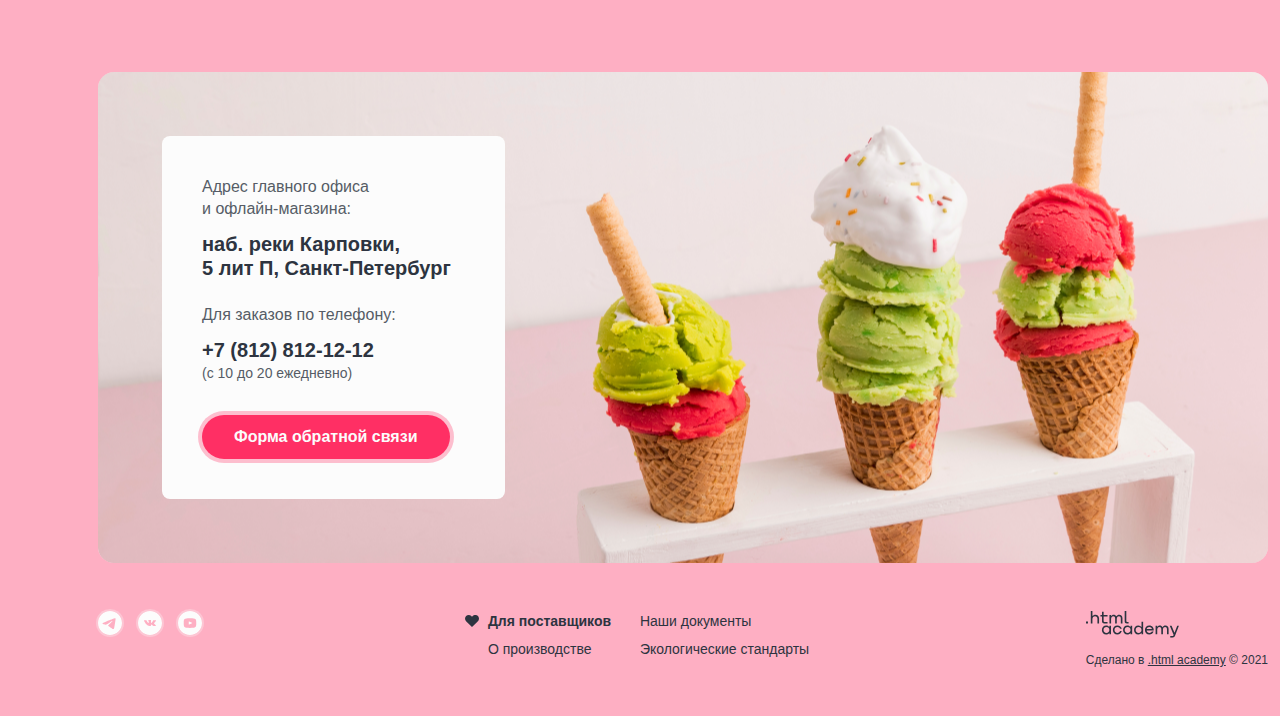
==== commit 8043b0ad: "Merge pull request #10 from iskalinina/master" ====
--- a/index.html
+++ b/index.html
@@ -5,8 +5,9 @@
     <meta name="viewport" content="width=device-width, initial-scale=1.0">
     <title>HTML Academy: Глейси</title>
     <link rel="stylesheet" href="assets/styles/styles.css">
+    <link rel="icon" type="image/png" sizes="32x32" href="assets/images/favicon.png">
   </head>
-  <body>
+  <body class="page-strawberry">
     <header class="wrapper main-header">
       <nav class="navigation">
         <a class="logo">
@@ -22,8 +23,7 @@
             <div class="popover popover-submenu">
               <div class="popover-content">
                 <ul class="submenu-list">
-                  <li><a class="submenu-item submenu-item-new label-text" href="#">Новинки</a></li>
-                  <li class="divider"></li>
+                  <li><a class="submenu-item submenu-item-new label-text text-bold" href="#">Новинки</a></li>
                   <li><a class="submenu-item label-text" href="#">Сливочное</a></li>
                   <li><a class="submenu-item label-text" href="#">Щербеты</a></li>
                   <li><a class="submenu-item label-text" href="#">фруктовый лед</a></li>
@@ -45,7 +45,7 @@
           <a class="telephone main-text-small text-bold" href="tel:+78005558628">+7 800 555-86-28</a>
         </div>
         <div class="navigation-user-item">
-          <button class="navigation-user-link btn btn-icon btn-link popover-button"><span class="visually-hidden">Поиск</span>
+          <button class="navigation-user-link btn btn-icon btn-link popover-button" type="submit"><span class="visually-hidden">Поиск</span>
             <svg aria-hidden="true" focusable="false" width="16" height="17" viewBox="0 0 16 17" fill="none" xmlns="http://www.w3.org/2000/svg">
               <path fill-rule="evenodd" clip-rule="evenodd" d="M2.66329 8.18794C2.66329 5.61061 4.75263 3.52128 7.32996 3.52128C9.90729 3.52128 11.9966 5.61061 11.9966 8.18794C11.9966 9.44522 11.4994 10.5864 10.6909 11.4255C10.6681 11.443 10.6461 11.4623 10.6252 11.4832C10.6043 11.5041 10.585 11.5261 10.5675 11.5489C9.72835 12.3574 8.58722 12.8546 7.32996 12.8546C4.75263 12.8546 2.66329 10.7653 2.66329 8.18794ZM11.0751 12.8759C10.0486 13.697 8.74662 14.1879 7.32996 14.1879C4.01625 14.1879 1.32996 11.5017 1.32996 8.18794C1.32996 4.87423 4.01625 2.18794 7.32996 2.18794C10.6437 2.18794 13.33 4.87423 13.33 8.18794C13.33 9.60463 12.839 10.9066 12.0179 11.9331L14.468 14.3832C14.7284 14.6436 14.7284 15.0657 14.468 15.326C14.2077 15.5864 13.7855 15.5864 13.5252 15.326L11.0751 12.8759Z" fill="currentColor"/>
             </svg>
@@ -56,7 +56,7 @@
                 <p class="search-form-item">
                   <label class="visually-hidden" for="search">Поиск по сайту</label>
                   <input class="search-input main-input" type="text" name="search" id="search" placeholder="Поиск по сайту">
-                  <button class="btn btn-icon btn-delete-text"></button>
+                  <button class="btn btn-icon btn-delete-text" type="reset"></button>
                 </p>
               </form>
             </div>
@@ -74,14 +74,14 @@
               <form  action="https://echo.htmlacademy.ru/courses" method="post">
                 <p class="login-form-item">
                   <label class="visually-hidden" for="email-login">Электронная почта</label>
-                  <input class="main-input" type="email" name="email" id="email-login" placeholder="email@example.com">
+                  <input class="main-input" type="email" name="email" id="email-login" placeholder="email@example.com" required>
                 </p>
                 <p class="login-form-item">
-                  <label class="visually-hidden" for="email">Пароль</label>
-                  <input class="main-input" type="password" name="password" id="password" placeholder="&bull;&bull;&bull;&bull;&bull;&bull;">
+                  <label class="visually-hidden" for="password">Пароль</label>
+                  <input class="main-input" type="password" name="password" id="password" placeholder="&bull;&bull;&bull;&bull;&bull;&bull;" required>
                 </p>
                 <div class="login-form-footer">
-                  <a class="btn-login btn btn-secondary" href="#">Войти</a>
+                  <button class="btn-login btn btn-secondary" type="submit">Войти</button>
                   <div class="login-links">
                     <a class="login-link label-text" href="#">Забыли пароль?</a>
                     <a class="login-link label-text" href="#">Регистрация</a>
@@ -103,29 +103,33 @@
               <ul class="basket-product-list">
                 <li class="basket-item basket-grid-container">
                   <div class="basket-item-product">
-                    <div class="basket-item-image">
+                    <a class="basket-item-image" href="#">
                       <img src="assets/images/basket-raspberry.png" alt="Малинка.">
-                    </div>
+                    </a>
                     <div class="basket-item-text">
-                      <p class="basket-item-name text-bold head-text-xs">Малинка</p>
+                      <a class="basket-item-name text-bold head-text-xs" href="#">Малинка</a>
                       <p class="basket-item-details text-label">1 кг х 310 ₽</p>
                     </div>
                   </div>
                   <p class="basket-item-price text-bold">310 &#8381;</p>
-                  <button class="btn btn-icon btn-delete-item"></button>
+                  <button class="btn btn-icon btn-delete-item" type="button">
+                    <span class="visually-hidden">Удалить товар</span>
+                  </button>
                 </li>
                 <li class="basket-item basket-grid-container">
                   <div class="basket-item-product">
-                    <div class="basket-item-image">
+                    <a class="basket-item-image" href="#">
                       <img src="assets/images/basket-bubblegum.png" alt="Бабл-гам.">
-                    </div>
+                    </a>
                     <div class="basket-item-text">
-                      <p class="basket-item-name text-bold head-text-xs">Бабл-гам</p>
+                      <a class="basket-item-name text-bold head-text-xs" href="#">Бабл-гам</a>
                       <p class="basket-item-details text-label">1,5 кг х 320 ₽</p>
                     </div>
                   </div>
                   <p class="basket-item-price text-bold">480 &#8381;</p>
-                  <button class="btn btn-icon btn-delete-item"></button>
+                  <button class="btn btn-icon btn-delete-item" type="button">
+                    <span class="visually-hidden">Удалить товар</span>
+                  </button>
                 </li>
               </ul>
               <div class="basket-footer">
@@ -146,11 +150,11 @@
             <li class="slider-item js-slide active">
               <div class="slider-item-description">
                 <h3 class="slider-item-heading head-text-extra text-black">Нежный пломбир с&nbsp;клубничным джемом</h3>
-                <p class="slider-item-text main-text-big">Натуральное мороженое из&nbsp;свежих сливок и&nbsp;молока с&nbsp;вкуснейшим клубничным джемом&nbsp;&mdash; это идеальный десерт для всей семьи.</p>
+                <p class="slider-item-text main-text-big">Натуральное мороженое из&nbsp;свежих сливок и&nbsp;молока с&nbsp;вкуснейшим клубничным джемом&nbsp;- это идеальный десерт для всей семьи.</p>
                 <a href="#" class="btn btn-primary">Заказать</a>
               </div>
               <div class="slider-item-image">
-                <img src="assets/images/icecream-1.png" width="328" height="507" alt="">
+                <img src="assets/images/icecream-1.png" width="328" height="507" alt="Пломбир с клубничным джемом.">
               </div>
             </li>
             <li class="slider-item js-slide">
@@ -160,7 +164,7 @@
                 <a href="#" class="btn btn-primary">Заказать</a>
               </div>
               <div class="slider-item-image">
-                <img src="assets/images/icecream-2.png" width="66" height="150" alt="">
+                <img src="assets/images/icecream-2.png" width="66" height="150" alt="Мороженое со вкусом банана.">
               </div>
             </li>
             <li class="slider-item js-slide">
@@ -170,7 +174,7 @@
                 <a href="#" class="btn btn-primary">Заказать</a>
               </div>
               <div class="slider-item-image">
-                <img src="assets/images/icecream-3.png" width="66" height="150" alt="">
+                <img src="assets/images/icecream-3.png" width="66" height="150" alt="Карамельное мороженое.">
               </div>
             </li>
           </ul>
@@ -191,9 +195,21 @@
         </div>
         <div class="slider-footer">
           <ul class="pagination">
-            <li class="pagination-item"><button class="btn btn-icon btn-pagination btn-pagination-active" type="button"></button></li>
-            <li class="pagination-item"><button class="btn btn-icon btn-pagination" type="button"></button></li>
-            <li class="pagination-item"><button class="btn btn-icon btn-pagination" type="button"></button></li>
+            <li class="pagination-item">
+              <button class="btn btn-icon btn-pagination btn-pagination-active" type="button">
+                <span class="visually-hidden">Первый слайд</span>
+              </button>
+            </li>
+            <li class="pagination-item">
+              <button class="btn btn-icon btn-pagination" type="button">
+                <span class="visually-hidden">Второй слайд</span>
+              </button>
+            </li>
+            <li class="pagination-item">
+              <button class="btn btn-icon btn-pagination" type="button">
+                <span class="visually-hidden">Третий слайд</span>
+              </button>
+            </li>
           </ul>
           <div class="socials">
             <ul class="social-list">
@@ -246,7 +262,7 @@
           <li class="card">
             <a class="card-link" href="#">
               <div class="card-image">
-                <img src="assets/images/catalog-raspberry.png" width="270" height="184" alt="">
+                <img src="assets/images/catalog-raspberry.png" width="270" height="184" alt="Малиновое мороженое.">
               </div>
               <h3 class="card-heading head-text-small text-bold">Малинка</h3>
             </a>
@@ -263,7 +279,7 @@
           <li class="card">
             <a class="card-link" href="#">
               <div class="card-image">
-                <img src="assets/images/catalog-pistachio.png" width="270" height="184" alt="">
+                <img src="assets/images/catalog-pistachio.png" width="270" height="184" alt="Фисташковое мороженое">
               </div>
               <h3 class="card-heading head-text-small text-bold">Фисташка</h3>
             </a>
@@ -280,7 +296,7 @@
           <li class="card">
             <a class="card-link" href="#">
               <div class="card-image">
-                <img src="assets/images/catalog-blueberry.png" width="270" height="184" alt="">
+                <img src="assets/images/catalog-blueberry.png" width="270" height="184" alt="Черничное мороженое.">
               </div>
               <h3 class="card-heading head-text-small text-bold">Черника</h3>
             </a>
@@ -297,7 +313,7 @@
           <li class="card">
             <a class="card-link" href="#">
               <div class="card-image">
-                <img src="assets/images/catalog-bubblegum.png" width="270" height="184" alt="">
+                <img src="assets/images/catalog-bubblegum.png" width="270" height="184" alt="Ванильное мороженое с посыпкой.">
               </div>
               <h3 class="card-heading head-text-small text-bold">Бабл-гам</h3>
             </a>
@@ -321,10 +337,10 @@
               <p class="advantages-description">Всё наше мороженое изготавливается на собственном производстве с использованием современного оборудования и проверенных временем технологий.</p>
             </div>
             <div class="advantages-item ingredients">
-              <p class="advantages-description">Закупка ингредиентов производится только у проверенных фермерских хозяйств, с которыми нас связывает долговременное сотрудничество.</p>
+              <p class="advantages-description">Закупка ингредиентов производится только у&nbsp;проверенных фермерских хозяйств, с которыми нас&nbsp;связывает долговременное сотрудничество.</p>
             </div>
             <div class="advantages-item quality">
-              <p class="advantages-description">Для приготовления мороженого используются сливки и молоко высочайшего качества. Все ингредиенты и добавки произведены из натурального сырья.</p>
+              <p class="advantages-description">Для приготовления мороженого используются сливки и молоко высочайшего качества. Все ингредиенты и&nbsp;добавки произведены из натурального сырья.</p>
             </div>
             <div class="advantages-item temperature">
               <p class="advantages-description">Доставка нашего мороженого осуществляется в специальном термопаке, который не даёт мороженому растаять и позволяет сохранить превосходный вкус.</p>
@@ -347,7 +363,7 @@
               <form class="subscribe-form" action="https://echo.htmlacademy.ru/courses" method="post">
                 <p class="subscribe-form-item">
                   <label class="visually-hidden" for="email">Электронная почта</label>
-                  <input class="main-input" type="email" name="email" id="email" placeholder="email@example.com">
+                  <input class="main-input" type="email" name="email" id="email" placeholder="email@example.com" required>
                 </p>
                 <button class="btn btn-secondary" type="submit">Отправить</button>
               </form>
@@ -368,27 +384,27 @@
                 <div class="delivery-form-label">
                   <label class="main-label data-label main-text-small text-bold" for="date">Дата</label>
                   <div class="tooltip">
-                    <button class="btn btn-icon btn-tooltip" aria-labelledby="tooltip-label-date"></button>
+                    <button class="btn btn-icon btn-tooltip" aria-labelledby="tooltip-label-date" type="button"></button>
                     <span class="tooltip-text" role="tooltip" id="tooltip-label-date">Введите желаемую дату доставки</span>
                   </div>
                 </div>
-                <input class="main-input date-input" type="text" name="date" id="date" placeholder="01.04.2020">
+                <input class="main-input date-input" type="text" name="date" id="date" placeholder="01.04.2020" required>
               </div>
               <div class="delivery-form-input phone-input">
                 <div class="delivery-form-label">
                   <label class="main-label main-text-small text-bold" for="phone">Телефон</label>
                 </div>
-                <input class="main-input tel-input" type="tel" name="tel" id="phone" placeholder="+7 800 999-00-00">
+                <input class="main-input tel-input" type="tel" name="tel" id="phone" placeholder="+7 800 999-00-00" required>
               </div>
               <div class="delivery-form-input full-width-column">
                 <div class="delivery-form-label">
                   <label class="main-label address-label main-text-small text-bold" for="address">Адрес</label>
                   <div class="tooltip">
-                    <button class="btn btn-icon btn-tooltip" aria-labelledby="tooltip-label-address"></button>
+                    <button class="btn btn-icon btn-tooltip" aria-labelledby="tooltip-label-address" type="button"></button>
                     <span class="tooltip-text" role="tooltip" id="tooltip-label-address">Введите название улицы, дома и квартиры</span>
                   </div>
                 </div>
-                <input class="main-input address-input" type="text" name="address" id="address" placeholder="ул. Большая Конюшенная, 19/8">
+                <input class="main-input address-input" type="text" name="address" id="address" placeholder="ул. Большая Конюшенная, 19/8" required>
               </div>
               <button class="delivery-form-btn btn btn-secondary full-width-column" type="submit">Отправить</button>
             </form>
@@ -399,7 +415,7 @@
         <h2 class="visually-hidden">Наши контакты</h2>
         <div class="contacts-container">
           <div class="contacts-address">
-            <p class="contacts-text">Адрес главного офиса и офлайн-магазина:</p>
+            <p class="contacts-text">Адрес главного офиса и&nbsp;офлайн-магазина:</p>
             <p class="contacts-heading head-text-small text-bold">наб. реки Карповки,<br>5 лит П, Санкт-Петербург</p>
           </div>
           <div class="contacts-phone">
@@ -457,7 +473,7 @@
     </footer>
     <div class="modal-container modal-container-close">
       <div class="modal modal-feedback">
-        <button class="btn btn-icon modal-close-button">
+        <button class="btn btn-icon modal-close-button" type="button">
           <span class="visually-hidden">Закрыть</span>
         </button>
         <section class="modal-content">
@@ -465,17 +481,17 @@
           <form class="feedback-form" action="https://echo.htmlacademy.ru/courses" method="post">
             <div class="feedback-form-item">
               <label class="visually-hidden" for="name">Имя и фамилия</label>
-              <input class="main-input" type="text" name="name" id="name" placeholder="Имя и фамилия">
+              <input class="main-input" type="text" name="name" id="name" placeholder="Имя и фамилия" required>
             </div>
             <div class="feedback-form-item">
               <label class="visually-hidden" for="email-feedback">Электронная почта</label>
-              <input class="main-input" type="email" name="email-feedback" id="email-feedback" placeholder="email@example.com">
+              <input class="main-input" type="email" name="email-feedback" id="email-feedback" placeholder="email@example.com" required>
             </div>
             <div class="feedback-form-item">
               <label for="message" class="visually-hidden">Отзыв</label>
               <textarea class="main-input" name="message" placeholder="В свободной форме" id="message"></textarea>
             </div>
-            <button class="btn btn-secondary" type="button">Отправить</button>
+            <button class="btn btn-secondary" type="submit">Отправить</button>
           </form>
         </section>
       </div>
--- a/assets/styles/styles.css
+++ b/assets/styles/styles.css
@@ -33,15 +33,27 @@
 }
 
 body {
+  min-width: 1366px;
   display: flex;
   flex-direction: column;
   margin: 0;
   min-height: 100%;
-  background-color: #FEAFC3; /* special/light */
   font-family: "Inter", sans-serif;
   font-size: 16px;
   line-height: 22px;
-  color: #2D3440; /* basic/extra-dark */
+  color: #2D3440;
+}
+
+.page-strawberry {
+  background-color: #feafc3;
+}
+
+.page-banana {
+  background-color: #69a9ff;
+}
+
+.page-marshmallow {
+  background-color: #fcc850;
 }
 
 img {
@@ -83,17 +95,17 @@
   overflow: hidden;
 }
 
-/* buttons & links*/
 .btn {
   display: inline-block;
   padding: 12px 32px;
   border-radius: 26px;
   border: none;
   text-decoration: none;
+  font-family: inherit;
   font-size: 16px;
   line-height: 20px;
   font-weight: 700;
-  background-color: #FCFCFC;
+  background-color: #fcfcfc;
   margin: 0;
   transition: all 0.2s;
   cursor: pointer;
@@ -101,9 +113,9 @@
 
 .btn-primary {
   box-sizing: content-box;
-  color: #2D3440; /* basic/extra-dark */
-  background-color: #FCFCFC; /* basic/extra-light */
-  box-shadow: 0 0 0 4px rgba(252, 252, 252, 0.4);
+  color: #2d3440;
+  background-color: #fcfcfc;
+  box-shadow: 0 8px 12px rgba(45, 52, 64, 0.1),  0 0 0 4px rgba(252, 252, 252, 0.4);
 }
 
 .btn-primary:hover {
@@ -112,62 +124,63 @@
 }
 
 .btn-primary:active {
-  background-color: #FCFCFC;
-  box-shadow: 0 0 0 2px #2D3440;
+  background-color: #fcfcfc;
+  box-shadow: 0 0 0 2px #2d3440;
 }
 
 .btn-primary:focus {
   background-color: rgba(252, 252, 252, 0.5);
-  box-shadow: 0 0 0 2px #2D3440;
+  box-shadow: 0 0 0 2px #2d3440;
   outline: none;
 }
 
-/*Здесь оставила .disabled, т.к. кнопки сделаны тегом <a>, и :disabled на случай, если на проекте появятся кнопки, сделанные через <button>*/
-.btn-primary:disabled, .btn-primary.disabled  {
+.btn-primary:disabled,
+.btn-primary.disabled  {
   pointer-events: none;
-  color: #B9B9B9;
-  background-color: #E7E7E7;
+  color: #b9b9b9;
+  background-color: #e7e7e7;
   box-shadow: 0 0 0 4px rgba(252, 252, 252, 0.4);
 }
 
 .btn-secondary {
-  color: #FCFCFC; /* basic/extra-light */
-  background-color: #FF2F64 /* special/extra-bright*/;
+  color: #fcfcfc;
+  background-color: #ff2f64;
   box-shadow: 0 0 0 4px rgba(255, 47, 100, 0.3);
 }
 
 .btn-secondary:hover {
-  color: #2D3440;
+  color: #2d3440;
   background-color: rgba(252, 252, 252, 0.3);
-  box-shadow: 0 0 0 4px #FF2F64;
+  box-shadow: 0 0 0 4px #ff2f64;
 }
 
 .btn-secondary:active {
-  color: #FCFCFC;
-  background-color: #FEAFC3;
-  box-shadow: 0 0 0 2px #2D3440;
+  color: #fcfcfc;
+  background-color: #feafc3;
+  box-shadow: 0 0 0 2px #2d3440;
 }
 
 .btn-secondary:focus {
-  box-shadow: 0 0 0 2px #2D3440;
+  box-shadow: 0 0 0 2px #2d3440;
   outline: none;
 }
 
-.btn-secondary:disabled, .btn-secondary.disabled {
+.btn-secondary:disabled,
+.btn-secondary.disabled {
   pointer-events: none;
-  color: #2D3440;
-  background-color: #B9B9B9;
+  color: #2d3440;
+  background-color: #b9b9b9;
   box-shadow: 0 0 0 4px rgba(185, 185, 185, 0.4);
 }
 
 .btn-tertiary {
-  background-color: rgba(252, 252, 252, 0.3); /* basic/extra-light */
-  border: 2px solid #FCFCFC;
-  padding: 8px 32px;
+  background-color: rgba(252, 252, 252, 0.3);
+  border: 2px solid #fcfcfc;
+  padding: 8px 52px;
 }
 
 .btn-tertiary:hover {
-  background-color: #FCFCFC; /* basic/extra-light */
+  background-color: #fcfcfc;
   border: 2px solid rgba(252, 252, 252, 0.3);
 }
 
@@ -178,12 +191,14 @@
 
 .btn-tertiary:focus {
   background-color: rgba(252, 252, 252, 0.3);
-  border: 2px solid #2D3440;
+  border: 2px solid #2d3440;
   outline: none;
 }
 
-.btn-tertiary:disabled, .btn-tertiary.disabled {
+.btn-tertiary:disabled,
+.btn-tertiary.disabled {
   opacity: 0.4;
+  pointer-events: none;
 }
 
 .btn-icon {
@@ -226,7 +241,7 @@
 }
 
 .btn-pagination:hover {
-  border: 1px solid #FCFCFC;
+  border: 1px solid #fcfcfc;
 }
 
 .btn-pagination:active {
@@ -235,12 +250,12 @@
 }
 
 .btn-pagination:focus {
-  border: 1px solid #2D3440;
+  border: 1px solid #2d3440;
   outline: none;
 }
 
 .btn-pagination-active {
-  background-color: #FCFCFC;
+  background-color: #fcfcfc;
 }
 
 .btn-tg {
@@ -260,7 +275,6 @@
   background-size: contain;
 }
 
-/* text (size & weight) */
 .text-bold {
   font-weight: 700;
 }
@@ -317,7 +331,7 @@
   margin-bottom: 80px;
 }
 
-/* header */
+
 .main-header {
   display: flex;
   justify-content: space-between;
@@ -332,6 +346,8 @@
 }
 
 .logo {
+  display: block;
+  min-width: 137px;
   margin-right: 16px;
 }
 
@@ -342,6 +358,7 @@
 .navigation-list {
   display: flex;
   flex-wrap: wrap;
+  max-width: 600px;
   list-style: none;
   margin: 0;
   padding: 0;
@@ -349,7 +366,7 @@
 
 .navigation-link {
   display: block;
-  color: #2D3440; /* basic/extra-dark */
+  color: #2d3440;
   text-decoration: none;
   padding: 8px 16px;
   border-radius: 30px;
@@ -361,31 +378,31 @@
 }
 
 .navigation-link:active {
-  background-color: #FCFCFC; /* basic/extra-light */
+  background-color: #fcfcfc;
 }
 
 .navigation-link:focus {
   background-color: rgba(252, 252, 252, 0.5);
-  box-shadow: 0 0 0 2px #2D3440;
+  box-shadow: 0 0 0 2px #2d3440;
   outline: none;
 }
 
 .navigation-link-catalog {
   position: relative;
-  padding-right: 38px;
+  padding-right: 39px;
 }
 
 .navigation-link-catalog svg {
   display: block;
   position: absolute;
   top: 50%;
-  right: 18px;
+  right: 17px;
   transform: translateY(-30%);
 }
 
 .navigation-link-current {
-  background-color: #FF4A78;
-  color: #FCFCFC;
+  background-color: #ff4a78;
+  color: #fcfcfc;
 }
 
 .navigation-link-current:hover {
@@ -397,8 +414,8 @@
 }
 
 .navigation-link-current:focus {
-  background-color: #FF4A78;
-  box-shadow: 0 0 0 2px #2D3440;
+  background-color: #ff4a78;
+  box-shadow: 0 0 0 2px #2d3440;
   outline: none;
 }
 
@@ -407,12 +424,13 @@
   flex-wrap: wrap;
   justify-content: flex-end;
   align-items: center;
+  max-width: 450px;
 }
 
 .navigation-user-link {
   padding: 6px 16px;
   display: block;
-  color: #2D3440; /* basic/extra-dark */
+  color: #2d3440;
   text-decoration: none;
   cursor: pointer;
 }
@@ -455,7 +473,7 @@
   padding: 8px 0;
   text-decoration: none;
   display: block;
-  color: #2D3440; /* basic/extra-dark */
+  color: #2d3440;
   cursor: pointer;
 }
 
@@ -465,33 +483,136 @@
 
 .navigation-user-link:active {
   background-color: rgba(252, 252, 252, 0.5);
-  box-shadow: 0 0 0 2px #2D3440;
-}
-
-/*Проверяла как работает фокус в Сафари и Хроме, вроде с конструкцией ниже всё по макету*/
-/* Здесь не сработала директива supports, как она в теории прописана, может, синтаксис другой нужен */
+  box-shadow: 0 0 0 2px #2d3440;
+}
+
 .navigation-user-link:focus, .telephone:focus {
-  background-color: #FCFCFC;
+  background-color: #fcfcfc;
   outline: none;
 }
 
-.navigation-user-link:focus:not(:focus-visible), .telephone:focus:not(:focus-visible) {
-  background-color: #FCFCFC;
+.navigation-user-link:focus:not(:focus-visible),
+.telephone:focus:not(:focus-visible) {
+  background-color: #fcfcfc;
   outline: none;
 }
 
-.navigation-user-link:focus-visible, .telephone:focus-visible {
-  background-color: #FCFCFC;
+.navigation-user-link:focus-visible,
+.telephone:focus-visible {
+  background-color: #fcfcfc;
   outline: none;
 }
 
-
-/* slider */
+.slider-content {
+  position: relative;
+}
+
+.slider-items {
+  display: flex;
+  align-items: center;
+  margin: 0;
+  padding: 0;
+}
+
+.slider-item {
+  flex: none;
+  display: flex;
+  align-items: center;
+  margin-right: 40px;
+  width: 100px;
+}
+
+.slider-item:last-child {
+  margin-right: 0;
+}
+
+.slider-item-description {
+  display: none;
+  max-width: 540px;
+  margin-right: 5px;
+  padding-left: 70px;
+}
+
+.slider-item-heading {
+  width: 470px;
+  margin: 0 0 24px;
+}
+
+.slider-item-text {
+  width: 430px;
+  margin: 0 0 48px;
+}
+
+.slider-item-image {
+  position: relative;
+  flex: none;
+  width: 100px;
+  height: 150px;
+  opacity: 0.4;
+}
+
+.slider-item-image img {
+  display: block;
+  width: 100%;
+  height: 100%;
+  object-fit: contain;
+  object-position: center;
+}
+
+.slider-item-image::after {
+  content: "";
+  position: absolute;
+  z-index: -1;
+  top: 25px;
+  left: 0;
+  width: 100px;
+  height: 100px;
+  border-radius: 50%;
+  background-color: #ffcbd8;
+}
+
+.slider-item.active {
+  order: -1;
+  flex-grow: 1;
+  margin-right: auto;
+}
+
+.slider-item.active .slider-item-image {
+  position: relative;
+  width: 327px;
+  height: 507px;
+  opacity: 1;
+}
+
+.slider-item.active .slider-item-image::after {
+  content: "";
+  position: absolute;
+  z-index: -1;
+  top: 100px;
+  left: 0;
+  width: 327px;
+  height: 312px;
+  background-image: url("../images/underlay.png");
+  background-position: center;
+  background-repeat: no-repeat;
+}
+
+.slider-item.active .slider-item-description {
+  display: block;
+}
+
+.slider-arrows {
+  position: absolute;
+  top: 50%;
+  right: 279px;
+  transform: translateY(-50%);
+}
+
 .slider-arrow {
   padding: 0;
   position: relative;
   background-color: rgba(252, 252, 252, 0.3);
-  border: 2px solid #FCFCFC;
+  border: 2px solid #fcfcfc;
 }
 
 .slider-arrow svg {
@@ -499,20 +620,19 @@
   top: 50%;
   left: 50%;
   transform: translate(-50%, -50%);
-  color: #FCFCFC;
-}
-
-.slider-items {
-  margin: 0;
-  padding: 0;
+  color: #fcfcfc;
+}
+
+.slider-arrow.prev {
+  margin-right: 285px;
 }
 
 .slider-arrow:hover {
-  background-color: #FCFCFC;
+  background-color: #fcfcfc;
 }
 
 .slider-arrow:hover svg {
-  color: #2D3440;
+  color: #2d3440;
 }
 
 .slider-arrow:active {
@@ -522,12 +642,12 @@
 
 .slider-arrow:focus {
   background-color: rgba(252, 252, 252, 0.3);
-  border: 2px solid #2D3440;
+  border: 2px solid #2d3440;
   outline: none;
 }
 
 .slider-arrow:focus svg {
-  color: #2D3440;
+  color: #2d3440;
 }
 
 .slider-arrow:disabled {
@@ -535,25 +655,6 @@
   opacity: 0.4;
 }
 
-.slider-item {
-  display: flex;
-  justify-content: space-between;
-}
-
-.slider-item-description {
-  padding-left: 70px;
-}
-
-.slider-item-heading {
-  width: 470px;
-  margin: 0 0 24px;
-}
-
-.slider-item-text {
-  width: 430px;
-  margin: 0 0 48px;
-}
-
 .slider-footer {
   display: flex;
   justify-content: space-between;
@@ -564,10 +665,12 @@
   list-style: none;
   padding: 0;
   margin: 0;
+  line-height: 0;
 }
 
 .pagination {
   display: flex;
+  align-items: flex-end;
 }
 
 .pagination-item:not(:last-child) {
@@ -587,7 +690,7 @@
 }
 
 .social-item:not(:first-child) {
-  margin-left: 10px;
+  margin-left: 16px;
 }
 
 .social-item a {
@@ -604,11 +707,11 @@
   top: 50%;
   left: 50%;
   transform: translate(-50%, -50%);
-  color: #FCFCFC;
+  color: #fcfcfc;
 }
 
 .social-item a:hover {
-  background-color: #2D3440;
+  background-color: #2d3440;
 }
 
 .social-item a:active {
@@ -616,27 +719,26 @@
 }
 
 .social-item a:focus {
-  box-shadow: 0 0 0 2px #2D3440;
-  background-color: #2D3440;
+  box-shadow: 0 0 0 2px #2d3440;
+  background-color: #2d3440;
   outline: none;
 }
 
 .social-item a:focus:not(:focus-visible) {
-  box-shadow: 0 0 0 2px #2D3440;
-  background-color: #2D3440;
+  box-shadow: 0 0 0 2px #2d3440;
+  background-color: #2d3440;
   outline: none;
 }
 
 .social-item a:focus-visible {
-  box-shadow: 0 0 0 2px #2D3440;
-  background-color: #2D3440;
+  box-shadow: 0 0 0 2px #2d3440;
+  background-color: #2d3440;
   outline: none;
 }
 
-  /* gifts */
 .gifts-heading {
   width: 434px;
-  margin: 0 auto 25px;
+  margin: 0 auto 26px;
 }
 
 .gifts-container {
@@ -647,7 +749,7 @@
 
 .gifts-item {
   width: 570px;
-  background-color: #FF7799; /* special/neutral */
+  background-color: #ff7799;
   background-repeat: no-repeat;
   background-position: bottom right;
   background-size: contain;
@@ -677,10 +779,9 @@
   text-align: center;
 }
 
-/* catalog (section) */
 .catalog-heading {
   width: 527px;
-  margin: 0 auto 107px;
+  margin: 0 auto 109px;
   text-align: center;
 }
 
@@ -694,19 +795,21 @@
 }
 
 .card {
-  background-color: #FCFCFC; /* basic/extra-light */
+  display: flex;
+  flex-direction: column;
   text-align: center;
+  background-color: #fcfcfc;
   border-radius: 8px;
 }
 
 .card-description {
   padding: 0 40px;
-  color: #565C66; /* basic/dark */
+  color: #565c66;
   margin: 0 0 16px 0;
 }
 
 .card-heading {
-  color: #2D3440; /* basic/extra-dark */
+  color: #2d3440;
   margin: 0 0 8px 0;
 }
 
@@ -722,6 +825,7 @@
 .card-image {
   margin-top: -51px;
 }
+
 .card-image img {
   width: 100%;
   height: auto;
@@ -731,15 +835,16 @@
 
 .card-footer {
   padding: 0 40px 24px;
+  margin-top: auto;
 }
 
 .btn-cart {
-  background-color: #FF2F64;
+  background-color: #ff2f64;
   position: relative;
 }
 
 .btn-cart svg {
-  color: #FCFCFC;
+  color: #fcfcfc;
   position: absolute;
   top: 50%;
   left: 50%;
@@ -748,38 +853,37 @@
 
 .btn-cart:hover {
   background-color: rgba(252, 252, 252, 0.3);
-  border: 2px solid #FF2F64;
+  border: 2px solid #ff2f64;
 }
 
 .btn-cart:hover svg {
-  color: #2D3440;
+  color: #2d3440;
 }
 
 .btn-cart:active {
   background-color: rgba(255, 203, 216, 1);
-  border: 2px solid #FF2F64;
+  border: 2px solid #ff2f64;
 }
 
 .btn-cart:active svg {
-  color: #2D3440;
+  color: #2d3440;
 }
 
 .btn-cart:focus {
-  border: 2px solid #2D3440;
+  border: 2px solid #2d3440;
   outline: none;
 }
 
 .btn-cart:disabled {
   pointer-events: none;
-  background-color: #B9B9B9;
+  background-color: #b9b9b9;
 }
 
 .btn-cart:disabled svg {
   pointer-events: none;
-  color: #565C66;
-}
-
-/* advantages */
+  color: #565c66;
+}
+
 .advantages {
   background-color: #ffffff;
   background-image:  url("../images/border-advantages.png");
@@ -840,11 +944,10 @@
 }
 
 .advantages-description {
-  color: #565C66; /* basic/dark */
-  margin: 0;
-}
-
-/* info */
+  color: #565c66;
+  margin: 0;
+}
+
 .info .flex-container {
   align-items: stretch;
 }
@@ -860,11 +963,11 @@
   background-position: top right;
   background-size: contain;
   border-radius: 16px;
-  padding: 32px;
+  padding: 33px 32px 32px;
 }
 
 .news-text {
-  color: #565C66; /* basic/dark */
+  color: #565c66;
   margin: 0 0 12px 0;
 }
 
@@ -875,10 +978,11 @@
 
 .news-heading a {
   text-decoration: none;
-  color: #2D3440; /* basic/extra-dark */
+  color: #2d3440;
 }
 
 .subscribe {
+  display: flex;
   background-color: #ffffff;
   background-image: url("../images/border-subscribe.png");
   background-repeat: no-repeat;
@@ -897,7 +1001,7 @@
 .subscribe-text {
   width: 506px;
   margin: 0 0 42px 0;
-  color: #565C66; /* basic/dark */
+  color: #565c66;
 }
 
 .subscribe-form {
@@ -920,45 +1024,45 @@
   font: inherit;
   line-height: 20px;
   padding: 14px 16px;
-  box-shadow: inset 0px 0px 0px 1px #B9B9B9;
+  box-shadow: inset 0 0 0 1px #b9b9b9;
   border: none;
   border-radius: 4px;
-  color: #2D3440;
+  color: #2d3440;
+}
+
+.main-input:invalid:not(:placeholder-shown) {
+  box-shadow: inset 0 0 0 1px #ea5454;
+}
+
+.main-input:invalid:not(:placeholder-shown):hover {
+  box-shadow: inset 0 0 0 2px #ea5454;
 }
 
 .main-input::placeholder {
-  color: #B9B9B9;
+  color: #b9b9b9;
 }
 
 .main-input:hover {
-  box-shadow: inset 0px 0px 0px 1px #2D3440;
+  box-shadow: inset 0 0 0 1px #2d3440;
 }
 
 .main-input:focus {
-  box-shadow: inset 0px 0px 0px 2px #2D3440;
+  box-shadow: inset 0 0 0 2px #2d3440;
   outline: none;
 }
 
-.main-input:invalid {
-  box-shadow: inset 0px 0px 0px 1px #EA5454;
-}
-
-.main-input:invalid:hover {
-  box-shadow: inset 0px 0px 0px 2px #EA5454;
-}
-
 .main-input:disabled {
-  box-shadow: inset 0px 0px 0px 1px #B9B9B9;
-  background-color: #E7E7E7;
-}
-
-  /* delivery */
+  box-shadow: inset 0 0 0 1px #b9b9b9;
+  background-color: #e7e7e7;
+  pointer-events: none;
+}
+
 .delivery .flex-container {
   align-items: center;
 }
 
 .delivery {
-  background-color: #FCFCFC;/* basic/extra-light */
+  background-color: #fcfcfc;
   background-image: url("../images/bg-delivery.png");
   background-repeat: no-repeat;
   background-position: top right;
@@ -969,6 +1073,8 @@
 
 .delivery-description {
   width: 371px;
+  align-self: flex-start;
+  margin-top: 105px;
 }
 
 .delivery-heading {
@@ -978,8 +1084,8 @@
 .delivery-order {
   width: 500px;
   border-radius: 8px;
-  background-color: #FCFCFC; /* basic/extra-light */
-  padding: 40px;
+  background-color: #fcfcfc;
+  padding: 40px 40px 42px;
 }
 
 .delivery-form-grid {
@@ -1007,11 +1113,11 @@
 }
 
 .delivery-text {
-  color: #565C66; /* basic/dark */
+  color: #565c66;
 }
 
 .delivery-order-label {
-  color: #565C66; /* basic/dark */
+  color: #565c66;
   margin: 0 0 32px 0;
 }
 
@@ -1021,7 +1127,8 @@
   margin-bottom: 8px;
 }
 
-.data-label, .address-label {
+.data-label,
+.address-label {
   margin-right: 4px;
 }
 
@@ -1053,9 +1160,8 @@
   outline: none;
 }
 
-/* contacts */
 .contacts {
-  background-color: #FCFCFC; /* basic/extra-light */
+  background-color: #fcfcfc;
   background-image: url("../images/bg-contacts.png");
   background-repeat:  no-repeat;
   background-position: 50% 50%;
@@ -1065,7 +1171,7 @@
 }
 
 .contacts-container {
-  background-color: #FCFCFC;/* basic/extra-light */
+  background-color: #fcfcfc;
   width: 343px;
   padding: 40px;
   border-radius: 8px;
@@ -1076,7 +1182,8 @@
 }
 
 .contacts-text {
-  color: #565C66; /* basic/dark */
+  color: #565c66;
+  width: 205px;
   margin: 0 0 12px 0;
 }
 
@@ -1086,14 +1193,13 @@
 
 .contacts-phone a {
   text-decoration: none;
-  color: #2D3440; /* basic/extra-dark */
+  color: #2d3440;
 }
 
 .contacts-address {
   margin-bottom: 24px;
 }
 
-/* footer */
 .footer {
   padding: 48px 0;
 }
@@ -1121,7 +1227,7 @@
 
 .footer-links a {
   text-decoration: none;
-  color: #2D3440; /* basic/extra-dark */
+  color: #2d3440;
 }
 
 .footer-links li:nth-child(odd) {
@@ -1144,7 +1250,7 @@
 }
 
 .footer-logo {
-  display: block;
+  display: inline-flex;
   margin-bottom: 14px;
 }
 
@@ -1153,16 +1259,15 @@
 }
 
 .html-academy-link {
-  color: #2D3440; /* basic/extra-dark */
+  color: #2D3440;
 }
 
 .social-item a {
   display: block;
 }
 
-/* CATALOG PAGE */
 .catalog-header {
-  margin-bottom: 32px;
+  margin-bottom: 31px;
 }
 
 .breadcrumbs {
@@ -1183,7 +1288,7 @@
 }
 
 .breadcrumbs-item:not(:last-child)::after {
-  content: '';
+  content: "";
   width: 12px;
   height: 12px;
   background-image: url("../icons/chevrons-right.svg");
@@ -1195,29 +1300,29 @@
 
 .breadcrumbs a {
   text-decoration: none;
-  color: #2D3440; /* basic/extra-dark */
-}
-
-.breadcrumbs a.current-link {
+  color: #2d3440;
+}
+
+.breadcrumbs-item:last-child a {
   text-decoration: underline;
 }
 
 .catalog-filter {
-  margin-bottom: 95px;
+  margin-bottom: 78px;
 }
 
 .main-catalog .catalog-heading {
-  margin: 0 0 40px 0;
+  margin: 0 0 39px 0;
   text-align: start;
 }
 
 .catalog-cards-list {
-  margin-bottom: 57px;
+  margin-bottom: 51px;
 }
 
 .catalog-pagination a {
   text-decoration: none;
-  color: #2D3440; /* basic/extra-dark */
+  color: #2d3440;
 }
 
 .catalog-pagination-item {
@@ -1226,8 +1331,16 @@
   text-align: center;
 }
 
+.pagination-prev {
+  margin-right: 4px;
+}
+
+.pagination-next {
+  margin-left: 4px;
+}
+
 .catalog-pagination-item::before {
-  content: '';
+  content: "";
   width: 24px;
   height: 24px;
   border-radius: 50%;
@@ -1245,12 +1358,12 @@
 
 .catalog-pagination-item:active::before {
   background-color: rgba(252, 252, 252, 0.5);
-  border: 1px solid #FCFCFC;
+  border: 1px solid #fcfcfc;
 }
 
 .catalog-pagination-item:focus::before {
   background-color: rgba(252, 252, 252, 0.3);
-  border: 1px solid #2D3440;
+  border: 1px solid #2d3440;
   outline: none;
 }
 
@@ -1259,7 +1372,7 @@
 }
 
 .pagination-prev::after {
-  content: '';
+  content: "";
   width: 16px;
   height: 16px;
   border-radius: 50%;
@@ -1271,7 +1384,7 @@
 }
 
 .pagination-next::after {
-  content: '';
+  content: "";
   width: 16px;
   height: 16px;
   border-radius: 50%;
@@ -1301,7 +1414,8 @@
   grid-template-columns: 1fr 179px 1fr;
   align-items: center;
   position: relative;
-  margin-bottom: 81px;
+  margin-bottom: 73px;
+  margin-right: -4px;
 }
 
 .catalog-pagination {
@@ -1313,7 +1427,9 @@
 
 .pagination-link {
   text-decoration: none;
-  color: #2D3440; /* basic/extra-dark */
+  color: #2d3440;
+  min-width: 10px;
+  min-height: 20px;
   display: block;
   padding: 2px 7px;
   text-align: center;
@@ -1324,9 +1440,9 @@
   top: 50%;
   left: 50%;
   transform: translate(-50%, -50%);
-}
-
-/*CATALOG-FILTER*/
+  margin-left: -8px;
+}
+
 .catalog-filter {
   display: flex;
   flex-wrap: wrap;
@@ -1335,6 +1451,8 @@
 .catalog-filter-group {
   display: flex;
   flex-direction: column;
+  flex-wrap: wrap;
+  max-width: 610px;
   border: none;
   padding: 0;
   margin: 0 24px 16px 0;
@@ -1343,6 +1461,7 @@
 .catalog-filter-title {
   padding: 0;
   padding-left: 16px;
+  margin-top: 0;
   margin-bottom: 8px;
 }
 
@@ -1351,7 +1470,7 @@
 }
 
 .select-control {
-  color: #2D3440;
+  color: #2d3440;
   background-color: rgba(252, 252, 252, 0.3);
   padding: 8px 63px 8px 16px;
   border: none;
@@ -1368,7 +1487,7 @@
 
 .select-control:focus {
   background-color: rgba(252, 252, 252, 0.4);
-  box-shadow: inset 0px 0px 0px 2px #FCFCFC;
+  box-shadow: inset 0 0 0 2px #fcfcfc;
   outline: none;
 }
 
@@ -1391,32 +1510,32 @@
 .range-bar {
   position: absolute;
   height: 2px;
-  background-color: #565C66;
+  background-color: #565c66;
 }
 
 .range-toggle {
   position: absolute;
   width: 16px;
   height: 16px;
-  background-color: #FCFCFC;
-  border: 6px solid #2D3440;
+  background-color: #fcfcfc;
+  border: 6px solid #2d3440;
   border-radius: 50%;
   cursor: pointer;
 }
 
 .range-toggle:hover {
-  background-color: #2D3440;
-  border: 6px solid #FCFCFC;
+  background-color: #2d3440;
+  border: 6px solid #fcfcfc;
 }
 
 .range-toggle:active {
-  background-color: #2D3440;
+  background-color: #2d3440;
 }
 
 .range-toggle:focus {
-  background-color: #2D3440;
-  border: 6px solid #FCFCFC;
-  box-shadow: 0 0 0 2px #2D3440;
+  background-color: #2d3440;
+  border: 6px solid #fcfcfc;
+  box-shadow: 0 0 0 2px #2d3440;
 }
 
 .toggle-min {
@@ -1428,6 +1547,7 @@
   top: -7px;
   right: -16px;
 }
+
 .range-wrapper-inputs {
   display: flex;
 }
@@ -1440,8 +1560,7 @@
 .range-input {
   width: 35px;
   padding: 0 2px;
-  margin-right: 4px;
-  color: #2D3440;
+  color: #2d3440;
   font-size: 14px;
   text-align: center;
   background-color: transparent;
@@ -1461,10 +1580,10 @@
 }
 
 .catalog-filter-group .subcatalog-filter-label {
+  font-size: 14px;
   padding: 0;
   margin: 0;
-  margin-right: 4px;
-  font-size: 14px;
+  margin-right: 3px;
 }
 
 .catalog-filter-price {
@@ -1473,6 +1592,8 @@
 
 .catalog-filter-list {
   display: flex;
+  flex-wrap: wrap;
+  max-width: 610px;
   background-color: rgba(252, 252, 252, 0.3);
   border-radius: 18px;
   padding: 8px 24px;
@@ -1480,6 +1601,10 @@
 
 .catalog-filter-list.fill {
   padding: 10px 24px;
+}
+
+.catalog-filter-group.fill {
+  margin-right: 16px;
 }
 
 .control-mark {
@@ -1495,17 +1620,22 @@
 .control-mark-checkbox {
   width: 16px;
   height: 16px;
+  -webkit-mask-image: url("../icons/checkbox.svg");
   mask-image: url("../icons/checkbox.svg");
-  -webkit-mask-image: url("../icons/checkbox.svg");
-  background-color: #2D3440;
+  background-color: #2d3440;
   background-repeat: no-repeat;
   background-position: 50% 50%;
   vertical-align: middle;
   margin-right: 8px;
 }
 
+.catalog-label {
+  position: relative;
+}
+
 .catalog-input {
-  display: none;
+  position: absolute;
+  opacity: 0;
 }
 
 .catalog-filter-list .catalog-label {
@@ -1519,32 +1649,42 @@
 }
 
 .catalog-filter-item:hover .control-mark {
-  border: 2px solid #FCFCFC;
+  border: 2px solid #fcfcfc;
+}
+
+.catalog-input[type="radio"]:focus + .control-mark {
+  border: 2px solid #fcfcfc;
 }
 
 .catalog-filter-item:disabled .control-mark {
+  pointer-events: none;
   opacity: 0.5;
 }
 
 .catalog-input[type="radio"]:checked + .control-mark::before {
-  content: '';
+  content: "";
   width: 6px;
   height: 6px;
   border-radius: 50%;
-  background-color: #2D3440;
+  background-color: #2d3440;
   position: absolute;
   top: 50%;
   left: 50%;
   transform: translate(-50%, -50%);
 }
 
+.catalog-input[type="radio"]:focus + .control-mark::before {
+  background-color: #fcfcfc;
+}
+
 .catalog-input[type="radio"]:checked:hover + .control-mark::before {
-  background-color: #FCFCFC;
+  background-color: #fcfcfc;
 }
 
 .catalog-input[type="radio"]:disabled + .control-mark {
   opacity: 0.4;
   pointer-events: none;
+  border: 2px solid #2D3440;
 }
 
 .catalog-input[type="radio"]:disabled + .control-mark::before {
@@ -1553,21 +1693,26 @@
 }
 
 .catalog-input[type="checkbox"]:checked + .control-mark-checkbox {
+  -webkit-mask-image: url("../icons/checkbox-on.svg");
   mask-image: url("../icons/checkbox-on.svg");
-  -webkit-mask-image: url("../icons/checkbox-on.svg");
 }
 
 .catalog-input[type="checkbox"]:hover + .control-mark-checkbox {
-  background-color: #FCFCFC;
+  background-color: #fcfcfc;
 }
 
 .catalog-input[type="checkbox"]:checked:hover + .control-mark-checkbox {
-  background-color: #FCFCFC;
+  background-color: #fcfcfc;
+}
+
+.catalog-input[type="checkbox"]:focus + .control-mark-checkbox {
+  background-color: #ffffff;
 }
 
 .catalog-input[type="checkbox"]:disabled + .control-mark-checkbox {
   opacity: 0.4;
   pointer-events: none;
+  border: 2px solid #2D3440;
 }
 
 .catalog-filter button {
@@ -1575,7 +1720,6 @@
   margin-bottom: 16px;
 }
 
-/*modal*/
 .modal-container {
   position: fixed;
   top: 0;
@@ -1590,13 +1734,13 @@
   position: relative;
   margin: auto;
   padding: 64px 64px 66px;
-  background-color: #FCFCFC;
+  background-color: #fcfcfc;
 }
 
 .modal-feedback {
   width: 570px;
   border-radius: 8px;
-  box-shadow: 0px 15px 40px rgba(45, 52, 64, 0.12);
+  box-shadow: 0 15px 40px rgba(45, 52, 64, 0.12);
 }
 
 .modal-close-button {
@@ -1645,15 +1789,15 @@
   display: none;
 }
 
-/*popover basket*/
 .navigation-user-item {
   position: relative;
 }
+
 .popover {
   width: 441px;
   padding: 48px;
-  background-color: #FCFCFC;
-  color: #2D3440;
+  background-color: #fcfcfc;
+  color: #2d3440;
   min-height: 96px;
   box-shadow: 0 15px 40px rgba(45, 52, 64, 0.12);
   border-radius: 4px;
@@ -1666,6 +1810,16 @@
 .popover-basket {
   padding: 48px;
   display: none;
+}
+
+.popover-basket-empty {
+  width: 288px;
+  padding: 48px 0;
+}
+
+.popover-basket-empty .popover-title {
+  text-align: center;
+  margin: 0;
 }
 
 .popover-login {
@@ -1715,6 +1869,7 @@
 }
 
 .basket-item-image {
+  display: block;
   width: 46px;
   height: 46px;
   border-radius: 50%;
@@ -1731,15 +1886,18 @@
 .basket-item-text {
   display: flex;
   flex-direction: column;
-
 }
 
 .basket-item-name {
+  display: block;
   margin: 0 0 4px;
+  cursor: pointer;
+  text-decoration: none;
+  color: #2d3440;
 }
 
 .basket-item-details {
-  color: #B9B9B9;
+  color: #b9b9b9;
   margin: 0;
 }
 
@@ -1762,7 +1920,7 @@
   display: flex;
   justify-content: space-between;
   align-items: center;
-  border-top: 1px solid #E7E7E7;
+  border-top: 1px solid #e7e7e7;
 }
 
 .basket-total-price {
@@ -1782,7 +1940,7 @@
 }
 
 .login-form-item input::placeholder {
-  color: #2D3440;
+  color: #2d3440;
 }
 
 .login-form-footer {
@@ -1797,9 +1955,9 @@
 }
 
 .login-link {
+  display: block;
   text-decoration: underline;
-  color: #2D3440;
-  display: block;
+  color: #2d3440;
 }
 
 .login-link:not(:last-child) {
@@ -1811,31 +1969,31 @@
 }
 
 .search-form-item {
-  margin: 0;
-  position: relative;
+  position: relative;
+  margin: 0;
 }
 
 .search-input {
   width: 100%;
-  color: #2D3440;
+  color: #2d3440;
 }
 
 .search-input:focus {
-  box-shadow: inset 0px 0px 0px 1px #B9B9B9;
+  box-shadow: inset 0 0 0 1px #b9b9b9;
 }
 
 .btn-delete-text {
   content: "";
+  position: absolute;
+  right: 13px;
+  top: 50%;
+  transform: translateY(-50%);
   width: 16px;
   height: 16px;
   background-image: url("../icons/btn-delete-text.svg");
   background-repeat: no-repeat;
   background-position: center;
   opacity: 0.4;
-  position: absolute;
-  right: 13px;
-  top: 50%;
-  transform: translateY(-50%);
   display: none;
 }
 
@@ -1850,167 +2008,65 @@
 }
 
 .submenu-item {
+  display: block;
+  padding: 6px 0 6px 16px;
+  color: #2d3440;
   text-decoration: none;
-  color: #2D3440;
-  display: block;
-  padding: 6px 0 6px 16px;
+}
+
+.submenu-item-current {
+  background-color: #ff4a78;
+  color: #fcfcfc;
+}
+
+.submenu-list li:nth-child(2) {
+  padding-top: 5px;
 }
 
 .submenu-item:hover {
-  background-color: #FFCBD8;
+  background-color: #ffcbd8;
 }
 
 .submenu-item:active {
-  background-color: #FF7799;
-}
-
-.submenu-item:focus {
-  background-color: #FF4A78;
-  color: #FCFCFC;
+  background-color: #ff7799;
 }
 
 .submenu-item-new {
-  padding: 8px 0 8px 16px;
-}
-
-.divider {
-  width: 100%;
-  height: 8px;
-  position: relative;
-}
-.divider::after {
+  position: relative;
+  padding: 8px 0 11px 16px;
+}
+
+.submenu-item-new::after {
   content: "";
-  background-color: #B9B9B9;
+  position: absolute;
+  bottom: -1px;
+  left: 16px;
   width: 103px;
   height: 1px;
-  position: absolute;
-  top: 3px;
-  left: 16px;
-}
-
-
-
-.slider-content {
-  position: relative;
-}
-
-.slider-items {
-  display: flex;
-  align-items: center;
-  margin: 0;
-  padding: 0;
-}
-
-.slider-item {
-  flex: none;
-  display: flex;
-  align-items: center;
-  margin-right: 40px;
-  width: 100px;
-  /*outline: 2px solid green;*/
-}
-
-.slider-item:last-child {
-  margin-right: 0;
-}
-
-.slider-item-description {
+  background-color: #b9b9b9;
+}
+
+
+.tooltip {
+  position: relative;
+  line-height: 0;
+}
+
+.tooltip-text {
+  position: absolute;
+  top: -12px;
+  left: 22px;
   display: none;
-  margin-right: 20px;
-  width: 100px;
-}
-
-.slider-item-image {
-  flex: none;
-  width: 100px;
-  opacity: 0.4;
-}
-
-.slider-item-image img {
-  display: block;
-  width: 100%;
-  height: 100%;
-  object-fit: contain;
-  object-position: center;
-}
-
-.slider-item.active {
-  order: -1;
-  flex-grow: 1;
-  margin-right: 50px;
-}
-
-.slider-item.active .slider-item-description {
-  display: block;
-}
-
-.slider-item-image {
-  width: 100px;
-  height: 150px;
-  position: relative;
-}
-
-.slider-item-image::after {
-  content: '';
-  width: 100px;
-  height: 100px;
-  border-radius: 50%;
-  background-color: #FFCBD8;
-  position: absolute;
-  z-index: -1;
-  top: 25px;
-  left: 0;
-}
-
-.slider-item.active .slider-item-image {
-  width: 328px;
-  height: 507px;
-  opacity: 1;
-  position: relative;
-}
-
-.slider-item.active .slider-item-image::after {
-  content: '';
-  width: 328px;
-  height: 328px;
-  border-radius: 50%;
-  background-color: #FFCBD8;
-  position: absolute;
-  z-index: -1;
-  top: 100px;
-  left: 0;
-}
-
-.slider-arrow.prev {
-  margin-right: 287px;
-}
-
-.slider-arrows {
-  position: absolute;
-  top: 50%;
-  right: 270px;
-  transform: translateY(-50%);
-}
-
-.tooltip {
-  position: relative;
-}
-
-.tooltip-text {
-  background-color: #FCFCFC;
-  color: #565C66;
+  width: 162px;
+  padding: 10px 8px;
   font-size: 12px;
   line-height: 16px;
   font-weight: normal;
   text-transform: none;
-  border: 1px solid #B9B9B9;
+  background-color: #fcfcfc;
+  color: #565c66;
+  border: 1px solid #b9b9b9;
   border-radius: 2px;
-  padding: 10px 8px;
-  width: 162px;
-  position: absolute;
-  top: -12px;
-  left: 22px;
-  display: none;
   box-shadow: 0 2px 12px rgba(173, 152, 143, 0.18);
 }
 
@@ -2019,14 +2075,14 @@
 }
 
 .tooltip-text:after {
-  content:'';
-  width: 10px;
-  height: 10px;
-  background-color: #FCFCFC;
-  border-top: 1px solid #B9B9B9;
-  border-left: 1px solid #B9B9B9;
-  position:absolute;
+  content: "";
+  position: absolute;
   transform: rotate(-45deg);
   top: 16px;
   left: -6px;
-}
+  width: 10px;
+  height: 10px;
+  background-color: #fcfcfc;
+  border-top: 1px solid #b9b9b9;
+  border-left: 1px solid #b9b9b9;
+}
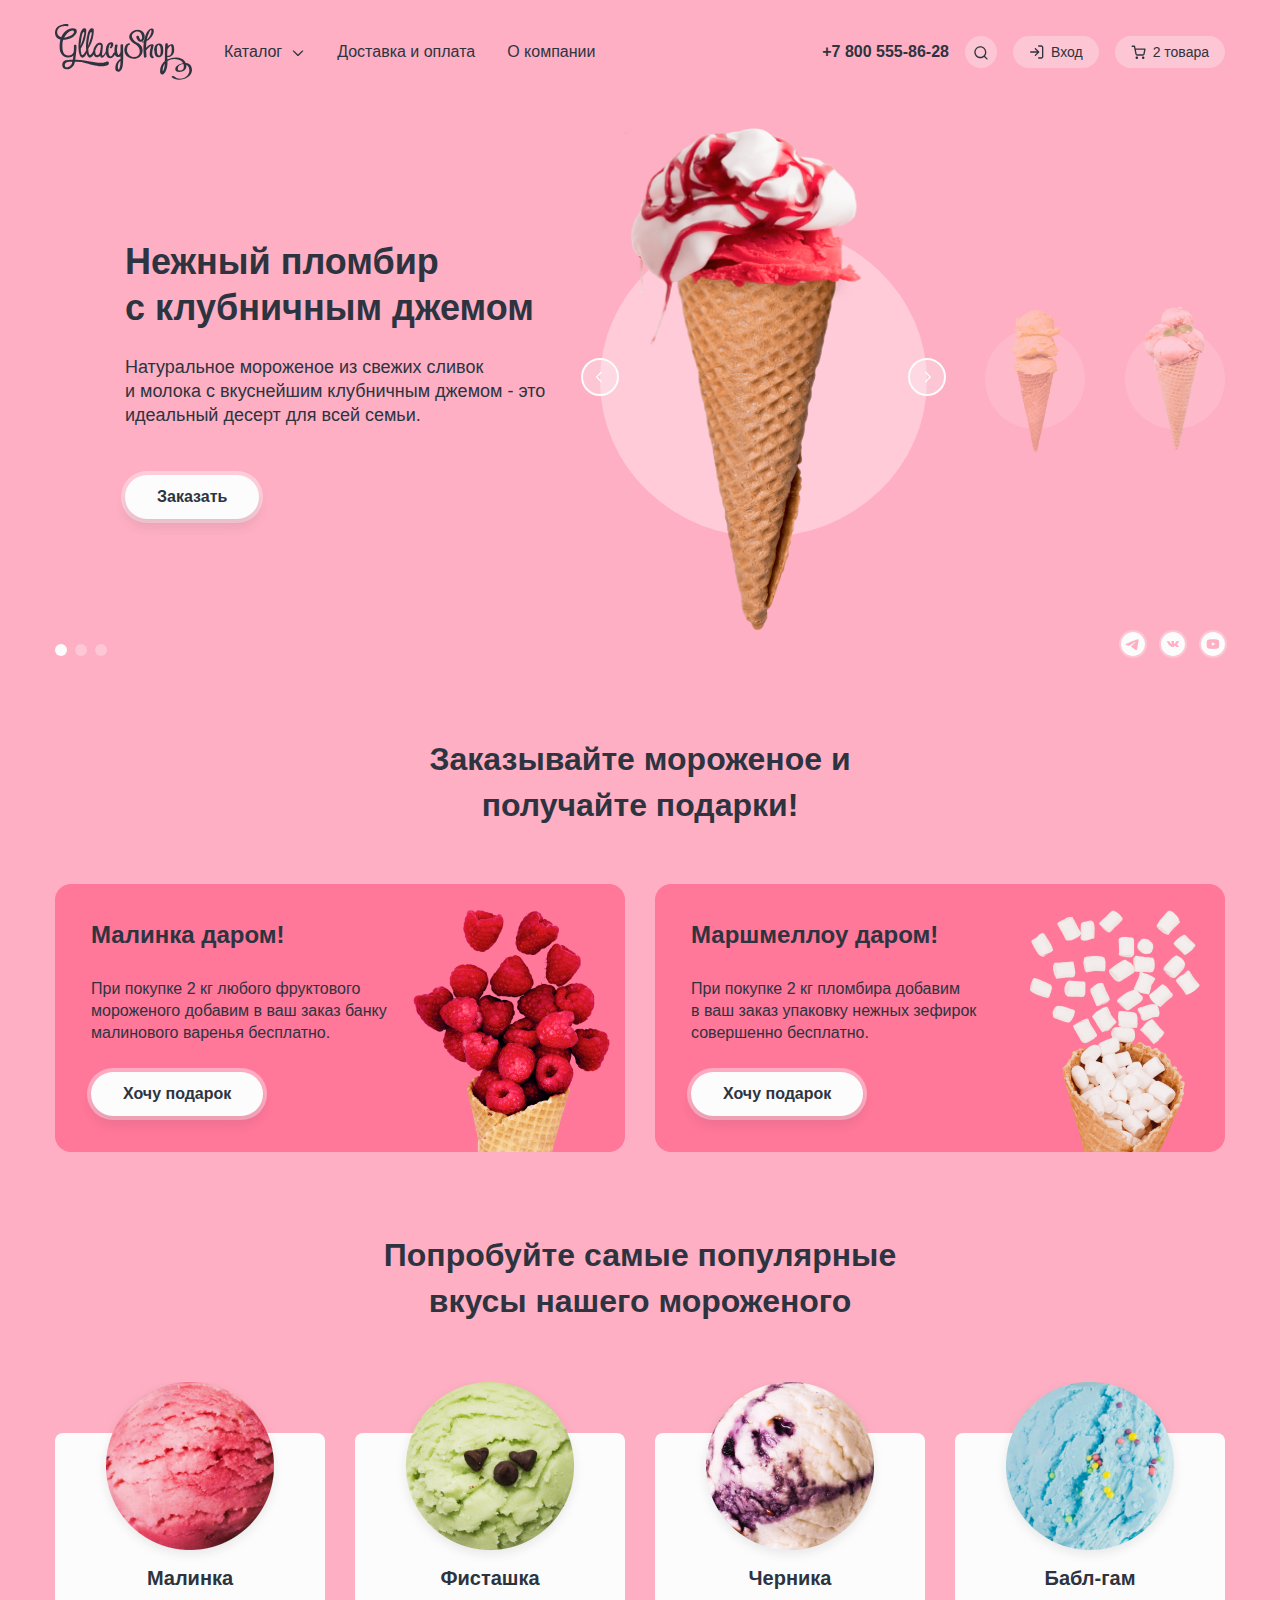
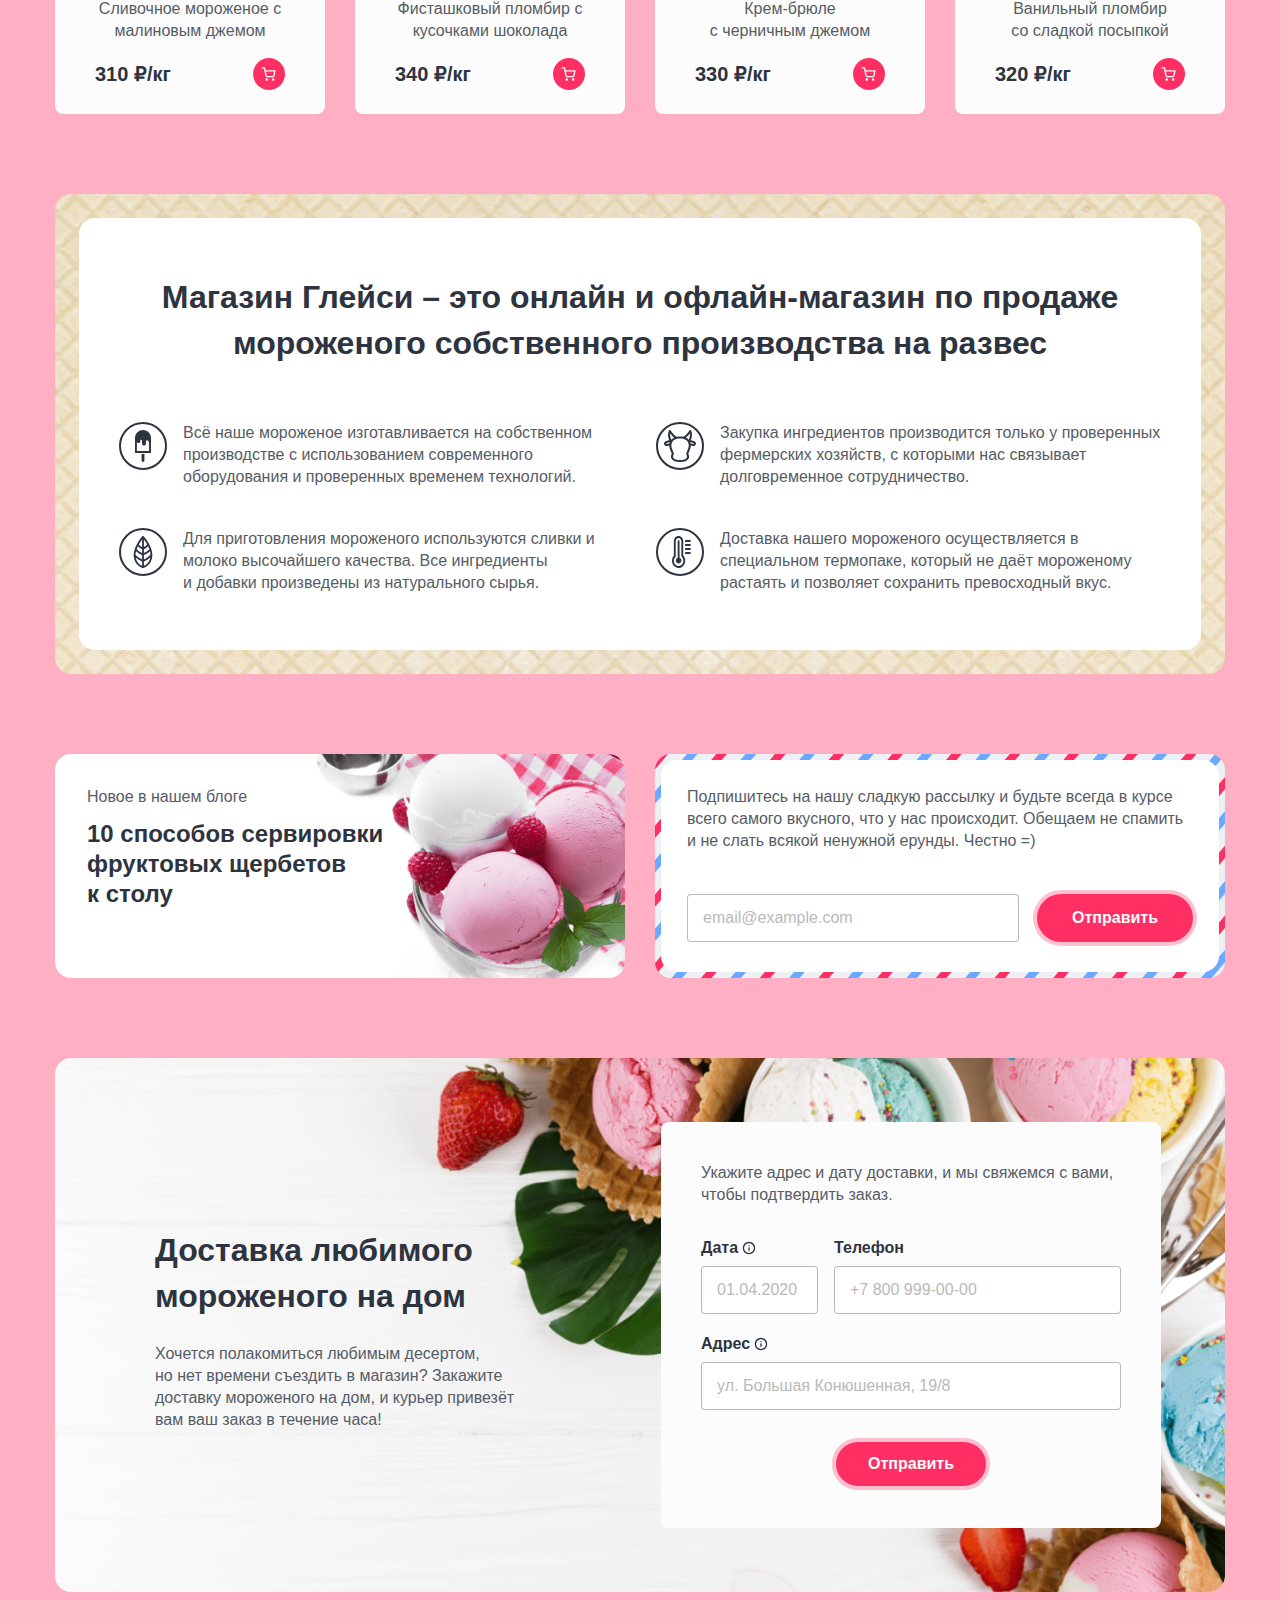
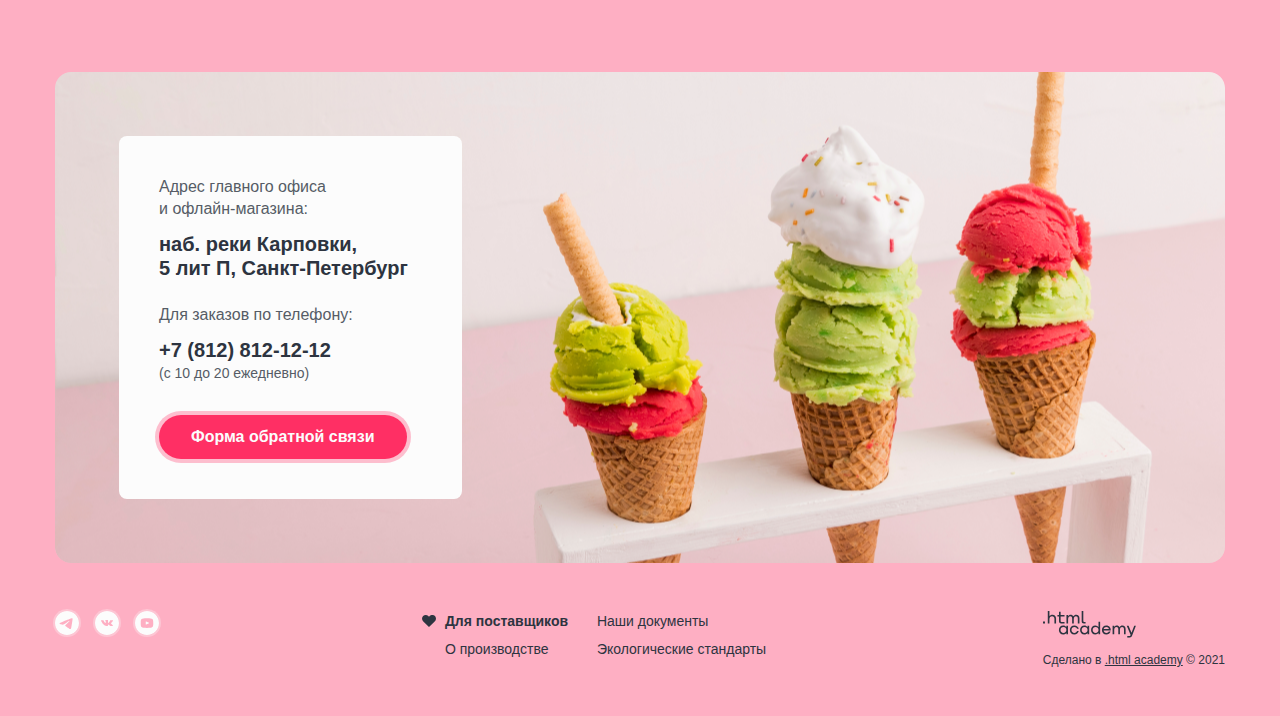
==== commit 8b80cdfc: "Fixed project according to criteria" ====
--- a/index.html
+++ b/index.html
@@ -1,500 +1,500 @@
 <!DOCTYPE html>
 <html lang="ru">
-  <head>
-    <meta charset="utf-8">
-    <meta name="viewport" content="width=device-width, initial-scale=1.0">
-    <title>HTML Academy: Глейси</title>
-    <link rel="stylesheet" href="assets/styles/styles.css">
-    <link rel="icon" type="image/png" sizes="32x32" href="assets/images/favicon.png">
-  </head>
-  <body class="page-strawberry">
-    <header class="wrapper main-header">
-      <nav class="navigation">
-        <a class="logo">
-          <img class="main-logo" src="assets/icons/logo-gllacy.svg" alt="Логотип Глейси." width="137" height="56">
+<head>
+  <meta charset="utf-8">
+  <meta name="viewport" content="width=device-width, initial-scale=1.0">
+  <title>HTML Academy: Глейси</title>
+  <link rel="stylesheet" href="assets/styles/styles.css">
+  <link rel="icon" type="image/png" sizes="32x32" href="assets/images/favicon.png">
+</head>
+<body class="page-strawberry">
+<header class="wrapper main-header">
+  <nav class="navigation">
+    <a class="logo">
+      <img class="main-logo" src="assets/icons/logo-gllacy.svg" alt="Логотип Глейси." width="137" height="56">
+    </a>
+    <ul class="navigation-list">
+      <li class="navigation-item">
+        <a class="navigation-link navigation-link-catalog main-text-small" href="catalog.html">Каталог
+          <svg aria-hidden="true" focusable="false" width="12" height="6" viewBox="0 0 12 6" fill="none" xmlns="http://www.w3.org/2000/svg">
+            <path fill-rule="evenodd" clip-rule="evenodd" d="M1.80812 0.195262C1.54777 -0.0650874 1.12566 -0.0650874 0.865306 0.195262C0.604957 0.455612 0.604957 0.877722 0.865306 1.13807L5.52565 5.79842C5.52771 5.80053 5.52979 5.80264 5.53189 5.80474C5.66259 5.93543 5.83404 6.00052 6.00534 6C6.1753 5.9995 6.34511 5.93441 6.47478 5.80474C6.47687 5.80265 6.47894 5.80056 6.48099 5.79845L11.1414 1.13807C11.4017 0.877722 11.4017 0.455612 11.1414 0.195262C10.881 -0.0650874 10.4589 -0.0650874 10.1986 0.195262L6.00334 4.39048L1.80812 0.195262Z" fill="currentColor"/>
+          </svg>
         </a>
-        <ul class="navigation-list">
-          <li class="navigation-item">
-            <a class="navigation-link navigation-link-catalog main-text-small" href="catalog.html">Каталог
-              <svg aria-hidden="true" focusable="false" width="12" height="6" viewBox="0 0 12 6" fill="none" xmlns="http://www.w3.org/2000/svg">
-                <path fill-rule="evenodd" clip-rule="evenodd" d="M1.80812 0.195262C1.54777 -0.0650874 1.12566 -0.0650874 0.865306 0.195262C0.604957 0.455612 0.604957 0.877722 0.865306 1.13807L5.52565 5.79842C5.52771 5.80053 5.52979 5.80264 5.53189 5.80474C5.66259 5.93543 5.83404 6.00052 6.00534 6C6.1753 5.9995 6.34511 5.93441 6.47478 5.80474C6.47687 5.80265 6.47894 5.80056 6.48099 5.79845L11.1414 1.13807C11.4017 0.877722 11.4017 0.455612 11.1414 0.195262C10.881 -0.0650874 10.4589 -0.0650874 10.1986 0.195262L6.00334 4.39048L1.80812 0.195262Z" fill="currentColor"/>
-              </svg>
-            </a>
-            <div class="popover popover-submenu">
-              <div class="popover-content">
-                <ul class="submenu-list">
-                  <li><a class="submenu-item submenu-item-new label-text text-bold" href="#">Новинки</a></li>
-                  <li><a class="submenu-item label-text" href="#">Сливочное</a></li>
-                  <li><a class="submenu-item label-text" href="#">Щербеты</a></li>
-                  <li><a class="submenu-item label-text" href="#">фруктовый лед</a></li>
-                  <li><a class="submenu-item label-text" href="#">Мелорин</a></li>
-                </ul>
+        <div class="popover popover-submenu">
+          <div class="popover-content">
+            <ul class="submenu-list">
+              <li><a class="submenu-item submenu-item-new label-text text-bold" href="#">Новинки</a></li>
+              <li><a class="submenu-item label-text" href="#">Сливочное</a></li>
+              <li><a class="submenu-item label-text" href="#">Щербеты</a></li>
+              <li><a class="submenu-item label-text" href="#">фруктовый лед</a></li>
+              <li><a class="submenu-item label-text" href="#">Мелорин</a></li>
+            </ul>
+          </div>
+        </div>
+      </li>
+      <li class="navigation-item">
+        <a class="navigation-link  main-text-small" href="#">Доставка и оплата</a>
+      </li>
+      <li class="navigation-item">
+        <a class="navigation-link  main-text-small" href="#">О компании</a>
+      </li>
+    </ul>
+  </nav>
+  <div class="navigation-user">
+    <div class="navigation-user-item">
+      <a class="telephone main-text-small text-bold" href="tel:+78005558628">+7 800 555-86-28</a>
+    </div>
+    <div class="navigation-user-item">
+      <button class="navigation-user-link btn btn-icon btn-link popover-button" type="submit"><span class="visually-hidden">Поиск</span>
+        <svg aria-hidden="true" focusable="false" width="16" height="17" viewBox="0 0 16 17" fill="none" xmlns="http://www.w3.org/2000/svg">
+          <path fill-rule="evenodd" clip-rule="evenodd" d="M2.66329 8.18794C2.66329 5.61061 4.75263 3.52128 7.32996 3.52128C9.90729 3.52128 11.9966 5.61061 11.9966 8.18794C11.9966 9.44522 11.4994 10.5864 10.6909 11.4255C10.6681 11.443 10.6461 11.4623 10.6252 11.4832C10.6043 11.5041 10.585 11.5261 10.5675 11.5489C9.72835 12.3574 8.58722 12.8546 7.32996 12.8546C4.75263 12.8546 2.66329 10.7653 2.66329 8.18794ZM11.0751 12.8759C10.0486 13.697 8.74662 14.1879 7.32996 14.1879C4.01625 14.1879 1.32996 11.5017 1.32996 8.18794C1.32996 4.87423 4.01625 2.18794 7.32996 2.18794C10.6437 2.18794 13.33 4.87423 13.33 8.18794C13.33 9.60463 12.839 10.9066 12.0179 11.9331L14.468 14.3832C14.7284 14.6436 14.7284 15.0657 14.468 15.326C14.2077 15.5864 13.7855 15.5864 13.5252 15.326L11.0751 12.8759Z" fill="currentColor"/>
+        </svg>
+      </button>
+      <div class="popover popover-search">
+        <div class="popover-content">
+          <form action="https://echo.htmlacademy.ru/courses" method="get">
+            <p class="search-form-item">
+              <label class="visually-hidden" for="search">Поиск по сайту</label>
+              <input class="search-input main-input" type="text" name="search" id="search" placeholder="Поиск по сайту">
+              <button class="btn btn-icon btn-delete-text" type="reset"></button>
+            </p>
+          </form>
+        </div>
+      </div>
+    </div>
+    <div class="navigation-user-item">
+      <a class="navigation-user-link navigation-link-login label-text popover-button" href="#">
+        <svg aria-hidden="true" focusable="false" width="16" height="17" viewBox="0 0 16 17" fill="none" xmlns="http://www.w3.org/2000/svg">
+          <path fill-rule="evenodd" clip-rule="evenodd" d="M9 2.52461C9 2.15642 9.29848 1.85794 9.66667 1.85794H12.3333C12.8638 1.85794 13.3725 2.06865 13.7475 2.44373C14.1226 2.8188 14.3333 3.32751 14.3333 3.85794V13.1913C14.3333 13.7217 14.1226 14.2304 13.7475 14.6055C13.3725 14.9806 12.8638 15.1913 12.3333 15.1913H9.66667C9.29848 15.1913 9 14.8928 9 14.5246C9 14.1564 9.29848 13.8579 9.66667 13.8579H12.3333C12.5101 13.8579 12.6797 13.7877 12.8047 13.6627C12.9298 13.5377 13 13.3681 13 13.1913V3.85794C13 3.68113 12.9298 3.51156 12.8047 3.38654C12.6797 3.26151 12.5101 3.19127 12.3333 3.19127H9.66667C9.29848 3.19127 9 2.8928 9 2.52461ZM5.86189 4.71987C6.12224 4.45952 6.54435 4.45952 6.8047 4.71987L10.1338 8.04897C10.1509 8.06579 10.1671 8.08353 10.1824 8.1021C10.2142 8.1409 10.2411 8.18246 10.2628 8.22589C10.3079 8.31575 10.3333 8.41721 10.3333 8.52461C10.3333 8.63323 10.3074 8.73579 10.2613 8.8264C10.241 8.86635 10.2164 8.90469 10.1876 8.94072C10.1708 8.96172 10.1527 8.98169 10.1335 9.0005L6.8047 12.3293C6.54435 12.5897 6.12224 12.5897 5.86189 12.3293C5.60154 12.069 5.60154 11.6469 5.86189 11.3865L8.05715 9.19127H1.66667C1.29848 9.19127 1 8.8928 1 8.52461C1 8.15642 1.29848 7.85794 1.66667 7.85794H8.05715L5.86189 5.66268C5.60154 5.40233 5.60154 4.98022 5.86189 4.71987Z" fill="currentColor"/>
+        </svg>
+        Вход<span class="visually-hidden">Личный кабинет</span></a>
+      <div class="popover popover-login">
+        <div class="popover-content">
+          <h2 class="popover-title head-text-medium">Личный кабинет</h2>
+          <form  action="https://echo.htmlacademy.ru/courses" method="post">
+            <p class="login-form-item">
+              <label class="visually-hidden" for="email-login">Электронная почта</label>
+              <input class="main-input" type="email" name="email" id="email-login" placeholder="email@example.com" required>
+            </p>
+            <p class="login-form-item">
+              <label class="visually-hidden" for="password">Пароль</label>
+              <input class="main-input" type="password" name="password" id="password" placeholder="&bull;&bull;&bull;&bull;&bull;&bull;" required>
+            </p>
+            <div class="login-form-footer">
+              <button class="btn-login btn btn-secondary" type="submit">Войти</button>
+              <div class="login-links">
+                <a class="login-link label-text" href="#">Забыли пароль?</a>
+                <a class="login-link label-text" href="#">Регистрация</a>
               </div>
             </div>
-          </li>
-          <li class="navigation-item">
-            <a class="navigation-link  main-text-small" href="#">Доставка и оплата</a>
-          </li>
-          <li class="navigation-item">
-            <a class="navigation-link  main-text-small" href="#">О компании</a>
-          </li>
-        </ul>
-      </nav>
-      <div class="navigation-user">
-        <div class="navigation-user-item">
-          <a class="telephone main-text-small text-bold" href="tel:+78005558628">+7 800 555-86-28</a>
-        </div>
-        <div class="navigation-user-item">
-          <button class="navigation-user-link btn btn-icon btn-link popover-button" type="submit"><span class="visually-hidden">Поиск</span>
-            <svg aria-hidden="true" focusable="false" width="16" height="17" viewBox="0 0 16 17" fill="none" xmlns="http://www.w3.org/2000/svg">
-              <path fill-rule="evenodd" clip-rule="evenodd" d="M2.66329 8.18794C2.66329 5.61061 4.75263 3.52128 7.32996 3.52128C9.90729 3.52128 11.9966 5.61061 11.9966 8.18794C11.9966 9.44522 11.4994 10.5864 10.6909 11.4255C10.6681 11.443 10.6461 11.4623 10.6252 11.4832C10.6043 11.5041 10.585 11.5261 10.5675 11.5489C9.72835 12.3574 8.58722 12.8546 7.32996 12.8546C4.75263 12.8546 2.66329 10.7653 2.66329 8.18794ZM11.0751 12.8759C10.0486 13.697 8.74662 14.1879 7.32996 14.1879C4.01625 14.1879 1.32996 11.5017 1.32996 8.18794C1.32996 4.87423 4.01625 2.18794 7.32996 2.18794C10.6437 2.18794 13.33 4.87423 13.33 8.18794C13.33 9.60463 12.839 10.9066 12.0179 11.9331L14.468 14.3832C14.7284 14.6436 14.7284 15.0657 14.468 15.326C14.2077 15.5864 13.7855 15.5864 13.5252 15.326L11.0751 12.8759Z" fill="currentColor"/>
-            </svg>
-          </button>
-          <div class="popover popover-search">
-            <div class="popover-content">
-              <form action="https://echo.htmlacademy.ru/courses" method="get">
-                <p class="search-form-item">
-                  <label class="visually-hidden" for="search">Поиск по сайту</label>
-                  <input class="search-input main-input" type="text" name="search" id="search" placeholder="Поиск по сайту">
-                  <button class="btn btn-icon btn-delete-text" type="reset"></button>
-                </p>
-              </form>
-            </div>
-          </div>
-        </div>
-        <div class="navigation-user-item">
-          <a class="navigation-user-link navigation-link-login label-text popover-button" href="#">
-            <svg aria-hidden="true" focusable="false" width="16" height="17" viewBox="0 0 16 17" fill="none" xmlns="http://www.w3.org/2000/svg">
-              <path fill-rule="evenodd" clip-rule="evenodd" d="M9 2.52461C9 2.15642 9.29848 1.85794 9.66667 1.85794H12.3333C12.8638 1.85794 13.3725 2.06865 13.7475 2.44373C14.1226 2.8188 14.3333 3.32751 14.3333 3.85794V13.1913C14.3333 13.7217 14.1226 14.2304 13.7475 14.6055C13.3725 14.9806 12.8638 15.1913 12.3333 15.1913H9.66667C9.29848 15.1913 9 14.8928 9 14.5246C9 14.1564 9.29848 13.8579 9.66667 13.8579H12.3333C12.5101 13.8579 12.6797 13.7877 12.8047 13.6627C12.9298 13.5377 13 13.3681 13 13.1913V3.85794C13 3.68113 12.9298 3.51156 12.8047 3.38654C12.6797 3.26151 12.5101 3.19127 12.3333 3.19127H9.66667C9.29848 3.19127 9 2.8928 9 2.52461ZM5.86189 4.71987C6.12224 4.45952 6.54435 4.45952 6.8047 4.71987L10.1338 8.04897C10.1509 8.06579 10.1671 8.08353 10.1824 8.1021C10.2142 8.1409 10.2411 8.18246 10.2628 8.22589C10.3079 8.31575 10.3333 8.41721 10.3333 8.52461C10.3333 8.63323 10.3074 8.73579 10.2613 8.8264C10.241 8.86635 10.2164 8.90469 10.1876 8.94072C10.1708 8.96172 10.1527 8.98169 10.1335 9.0005L6.8047 12.3293C6.54435 12.5897 6.12224 12.5897 5.86189 12.3293C5.60154 12.069 5.60154 11.6469 5.86189 11.3865L8.05715 9.19127H1.66667C1.29848 9.19127 1 8.8928 1 8.52461C1 8.15642 1.29848 7.85794 1.66667 7.85794H8.05715L5.86189 5.66268C5.60154 5.40233 5.60154 4.98022 5.86189 4.71987Z" fill="currentColor"/>
-            </svg>
-            Вход<span class="visually-hidden">Личный кабинет</span></a>
-          <div class="popover popover-login">
-            <div class="popover-content">
-              <h2 class="popover-title head-text-medium">Личный кабинет</h2>
-              <form  action="https://echo.htmlacademy.ru/courses" method="post">
-                <p class="login-form-item">
-                  <label class="visually-hidden" for="email-login">Электронная почта</label>
-                  <input class="main-input" type="email" name="email" id="email-login" placeholder="email@example.com" required>
-                </p>
-                <p class="login-form-item">
-                  <label class="visually-hidden" for="password">Пароль</label>
-                  <input class="main-input" type="password" name="password" id="password" placeholder="&bull;&bull;&bull;&bull;&bull;&bull;" required>
-                </p>
-                <div class="login-form-footer">
-                  <button class="btn-login btn btn-secondary" type="submit">Войти</button>
-                  <div class="login-links">
-                    <a class="login-link label-text" href="#">Забыли пароль?</a>
-                    <a class="login-link label-text" href="#">Регистрация</a>
-                  </div>
+          </form>
+        </div>
+      </div>
+    </div>
+    <div class="navigation-user-item">
+      <a class="navigation-user-link navigation-link-basket label-text popover-button" href="#">
+        <svg aria-hidden="true" focusable="false" width="16" height="17" viewBox="0 0 16 17" fill="none" xmlns="http://www.w3.org/2000/svg">
+          <path fill-rule="evenodd" clip-rule="evenodd" d="M1.16667 2.10794C0.798477 2.10794 0.5 2.40642 0.5 2.77461C0.5 3.1428 0.798477 3.44127 1.16667 3.44127H2.93794L3.40537 5.77666C3.40821 5.79461 3.41176 5.81232 3.416 5.82976L4.38338 10.6631L4.3835 10.6637C4.46706 11.0837 4.69562 11.4609 5.02921 11.7295C5.36111 11.9967 5.77595 12.1393 6.20183 12.1328H11.8225C12.2484 12.1393 12.6633 11.9967 12.9952 11.7295C13.3289 11.4608 13.5575 11.0833 13.641 10.6631L13.641 10.6631L13.642 10.6581L14.5691 5.79666C14.6063 5.60149 14.5545 5.39989 14.4279 5.24681C14.3012 5.09372 14.1129 5.00511 13.9142 5.00511H4.61072L4.1381 2.64377C4.07574 2.3322 3.80215 2.10794 3.4844 2.10794H1.16667ZM5.69098 10.4024L4.87759 6.33844H13.1084L12.3328 10.4053C12.31 10.5178 12.2485 10.6188 12.1591 10.6909C12.0691 10.7633 11.9565 10.8018 11.841 10.7996L11.841 10.7994H11.8282H6.19614V10.7993L6.18337 10.7996C6.06787 10.8018 5.95528 10.7633 5.8653 10.6909C5.77531 10.6184 5.71368 10.5166 5.69117 10.4033L5.69098 10.4024ZM4.55739 14.3634C4.55739 13.6754 5.1151 13.1177 5.80307 13.1177C6.49105 13.1177 7.04876 13.6754 7.04876 14.3634C7.04876 15.0513 6.49105 15.6091 5.80307 15.6091C5.1151 15.6091 4.55739 15.0513 4.55739 14.3634ZM10.9307 14.3634C10.9307 13.6754 11.4884 13.1177 12.1764 13.1177C12.8644 13.1177 13.4221 13.6754 13.4221 14.3634C13.4221 15.0513 12.8644 15.6091 12.1764 15.6091C11.4884 15.6091 10.9307 15.0513 10.9307 14.3634Z" fill="currentColor"/>
+        </svg>
+        2 товара<span class="visually-hidden">Корзина</span></a>
+      <div class="popover popover-basket">
+        <div class="popover-content">
+          <h2 class="popover-title head-text-medium">Корзина</h2>
+          <ul class="basket-product-list">
+            <li class="basket-item basket-grid-container">
+              <div class="basket-item-product">
+                <a class="basket-item-image" href="#">
+                  <img src="assets/images/basket-raspberry.png" alt="Малинка.">
+                </a>
+                <div class="basket-item-text">
+                  <a class="basket-item-name text-bold head-text-xs" href="#">Малинка</a>
+                  <p class="basket-item-details text-label">1 кг х 310 ₽</p>
                 </div>
-              </form>
-            </div>
-          </div>
-        </div>
-        <div class="navigation-user-item">
-          <a class="navigation-user-link navigation-link-basket label-text popover-button" href="#">
-            <svg aria-hidden="true" focusable="false" width="16" height="17" viewBox="0 0 16 17" fill="none" xmlns="http://www.w3.org/2000/svg">
-              <path fill-rule="evenodd" clip-rule="evenodd" d="M1.16667 2.10794C0.798477 2.10794 0.5 2.40642 0.5 2.77461C0.5 3.1428 0.798477 3.44127 1.16667 3.44127H2.93794L3.40537 5.77666C3.40821 5.79461 3.41176 5.81232 3.416 5.82976L4.38338 10.6631L4.3835 10.6637C4.46706 11.0837 4.69562 11.4609 5.02921 11.7295C5.36111 11.9967 5.77595 12.1393 6.20183 12.1328H11.8225C12.2484 12.1393 12.6633 11.9967 12.9952 11.7295C13.3289 11.4608 13.5575 11.0833 13.641 10.6631L13.641 10.6631L13.642 10.6581L14.5691 5.79666C14.6063 5.60149 14.5545 5.39989 14.4279 5.24681C14.3012 5.09372 14.1129 5.00511 13.9142 5.00511H4.61072L4.1381 2.64377C4.07574 2.3322 3.80215 2.10794 3.4844 2.10794H1.16667ZM5.69098 10.4024L4.87759 6.33844H13.1084L12.3328 10.4053C12.31 10.5178 12.2485 10.6188 12.1591 10.6909C12.0691 10.7633 11.9565 10.8018 11.841 10.7996L11.841 10.7994H11.8282H6.19614V10.7993L6.18337 10.7996C6.06787 10.8018 5.95528 10.7633 5.8653 10.6909C5.77531 10.6184 5.71368 10.5166 5.69117 10.4033L5.69098 10.4024ZM4.55739 14.3634C4.55739 13.6754 5.1151 13.1177 5.80307 13.1177C6.49105 13.1177 7.04876 13.6754 7.04876 14.3634C7.04876 15.0513 6.49105 15.6091 5.80307 15.6091C5.1151 15.6091 4.55739 15.0513 4.55739 14.3634ZM10.9307 14.3634C10.9307 13.6754 11.4884 13.1177 12.1764 13.1177C12.8644 13.1177 13.4221 13.6754 13.4221 14.3634C13.4221 15.0513 12.8644 15.6091 12.1764 15.6091C11.4884 15.6091 10.9307 15.0513 10.9307 14.3634Z" fill="currentColor"/>
-            </svg>
-            2 товара<span class="visually-hidden">Корзина</span></a>
-          <div class="popover popover-basket">
-            <div class="popover-content">
-              <h2 class="popover-title head-text-medium">Корзина</h2>
-              <ul class="basket-product-list">
-                <li class="basket-item basket-grid-container">
-                  <div class="basket-item-product">
-                    <a class="basket-item-image" href="#">
-                      <img src="assets/images/basket-raspberry.png" alt="Малинка.">
-                    </a>
-                    <div class="basket-item-text">
-                      <a class="basket-item-name text-bold head-text-xs" href="#">Малинка</a>
-                      <p class="basket-item-details text-label">1 кг х 310 ₽</p>
-                    </div>
-                  </div>
-                  <p class="basket-item-price text-bold">310 &#8381;</p>
-                  <button class="btn btn-icon btn-delete-item" type="button">
-                    <span class="visually-hidden">Удалить товар</span>
-                  </button>
-                </li>
-                <li class="basket-item basket-grid-container">
-                  <div class="basket-item-product">
-                    <a class="basket-item-image" href="#">
-                      <img src="assets/images/basket-bubblegum.png" alt="Бабл-гам.">
-                    </a>
-                    <div class="basket-item-text">
-                      <a class="basket-item-name text-bold head-text-xs" href="#">Бабл-гам</a>
-                      <p class="basket-item-details text-label">1,5 кг х 320 ₽</p>
-                    </div>
-                  </div>
-                  <p class="basket-item-price text-bold">480 &#8381;</p>
-                  <button class="btn btn-icon btn-delete-item" type="button">
-                    <span class="visually-hidden">Удалить товар</span>
-                  </button>
-                </li>
-              </ul>
-              <div class="basket-footer">
-                <a class="basket-link btn btn-secondary" href="#">Оформить заказ</a>
-                <p class="basket-total-price head-text-xs text-bold">Итого: 790  &#8381;</p>
               </div>
-            </div>
-          </div>
-        </div>
-      </div>
-    </header>
-    <main class="wrapper main-index">
-      <h1 class="visually-hidden">Магазин мороженого Глейси</h1>
-      <section class="section-index slider">
-        <h2 class="visually-hidden">Виды мороженого</h2>
-        <div class="slider-content">
-          <ul class="slider-items">
-            <li class="slider-item js-slide active">
-              <div class="slider-item-description">
-                <h3 class="slider-item-heading head-text-extra text-black">Нежный пломбир с&nbsp;клубничным джемом</h3>
-                <p class="slider-item-text main-text-big">Натуральное мороженое из&nbsp;свежих сливок и&nbsp;молока с&nbsp;вкуснейшим клубничным джемом&nbsp;- это идеальный десерт для всей семьи.</p>
-                <a href="#" class="btn btn-primary">Заказать</a>
-              </div>
-              <div class="slider-item-image">
-                <img src="assets/images/icecream-1.png" width="328" height="507" alt="Пломбир с клубничным джемом.">
-              </div>
-            </li>
-            <li class="slider-item js-slide">
-              <div class="slider-item-description">
-                <h3 class="slider-item-heading head-text-extra text-black">Сливочное мороженое со&nbsp;вкусом банана</h3>
-                <p class="slider-item-text main-text-big">Сливочное мороженое с&nbsp;ярким банановым вкусом подарит вам свежесть и&nbsp;наслаждение даже в&nbsp;самый жаркий летний день.</p>
-                <a href="#" class="btn btn-primary">Заказать</a>
-              </div>
-              <div class="slider-item-image">
-                <img src="assets/images/icecream-2.png" width="66" height="150" alt="Мороженое со вкусом банана.">
-              </div>
-            </li>
-            <li class="slider-item js-slide">
-              <div class="slider-item-description">
-                <h3 class="slider-item-heading head-text-extra text-black">Карамельный пломбир с&nbsp;маршмеллоу</h3>
-                <p class="slider-item-text main-text-big">Необычный сладкий десерт с&nbsp;карамельным топпингом и&nbsp;кусочками зефира завоюет сердца сладкоежек всех возрастов.</p>
-                <a href="#" class="btn btn-primary">Заказать</a>
-              </div>
-              <div class="slider-item-image">
-                <img src="assets/images/icecream-3.png" width="66" height="150" alt="Карамельное мороженое.">
-              </div>
-            </li>
-          </ul>
-          <div class="slider-controls">
-            <div class="slider-arrows">
-              <button class="btn btn-icon-big slider-arrow prev js-toggle" type="button" aria-label="Перейти к предыдущему слайду">
-                <svg aria-hidden="true" focusable="false" width="16" height="16" viewBox="0 0 16 16" fill="none" xmlns="http://www.w3.org/2000/svg">
-                  <path fill-rule="evenodd" clip-rule="evenodd" d="M9.8033 3.80515C10.063 3.54545 10.063 3.12439 9.8033 2.8647C9.54361 2.605 9.12255 2.605 8.86285 2.8647L4.19477 7.53277C3.93593 7.79162 3.93508 8.21075 4.19221 8.47065C4.19338 8.47183 4.19454 8.47301 4.19572 8.47418L8.8638 13.1423C9.12349 13.402 9.54455 13.402 9.80425 13.1423C10.0639 12.8826 10.0639 12.4615 9.80425 12.2018L5.60545 8.00301L9.8033 3.80515Z" fill="currentColor"/>
-                </svg>
-              </button>
-              <button class="btn btn-icon-big slider-arrow next js-toggle" type="button" aria-label="Перейти к следующему слайду">
-                <svg aria-hidden="true" focusable="false" width="16" height="16" viewBox="0 0 16 16" fill="none" xmlns="http://www.w3.org/2000/svg">
-                  <path fill-rule="evenodd" clip-rule="evenodd" d="M7.13526 2.8647C6.87557 2.605 6.45451 2.605 6.19481 2.8647C5.93511 3.12439 5.93511 3.54545 6.19481 3.80515L10.3961 8.00643L6.19477 12.2077C5.93508 12.4674 5.93508 12.8885 6.19477 13.1482C6.45447 13.4079 6.87553 13.4079 7.13523 13.1482L11.804 8.47944C11.8049 8.47852 11.8058 8.47759 11.8068 8.47666C12.0665 8.21696 12.0665 7.79591 11.8068 7.53621L7.13526 2.8647Z" fill="currentColor"/>
-                </svg>
-              </button>
-            </div>
-          </div>
-        </div>
-        <div class="slider-footer">
-          <ul class="pagination">
-            <li class="pagination-item">
-              <button class="btn btn-icon btn-pagination btn-pagination-active" type="button">
-                <span class="visually-hidden">Первый слайд</span>
+              <p class="basket-item-price text-bold">310 &#8381;</p>
+              <button class="btn btn-icon btn-delete-item" type="button">
+                <span class="visually-hidden">Удалить товар</span>
               </button>
             </li>
-            <li class="pagination-item">
-              <button class="btn btn-icon btn-pagination" type="button">
-                <span class="visually-hidden">Второй слайд</span>
-              </button>
-            </li>
-            <li class="pagination-item">
-              <button class="btn btn-icon btn-pagination" type="button">
-                <span class="visually-hidden">Третий слайд</span>
+            <li class="basket-item basket-grid-container">
+              <div class="basket-item-product">
+                <a class="basket-item-image" href="#">
+                  <img src="assets/images/basket-bubblegum.png" alt="Бабл-гам.">
+                </a>
+                <div class="basket-item-text">
+                  <a class="basket-item-name text-bold head-text-xs" href="#">Бабл-гам</a>
+                  <p class="basket-item-details text-label">1,5 кг х 320 ₽</p>
+                </div>
+              </div>
+              <p class="basket-item-price text-bold">480 &#8381;</p>
+              <button class="btn btn-icon btn-delete-item" type="button">
+                <span class="visually-hidden">Удалить товар</span>
               </button>
             </li>
           </ul>
-          <div class="socials">
-            <ul class="social-list">
-              <li class="social-item">
-                <a class="btn btn-icon btn-icon-sm" href="https://t.me/htmlacademy">
-                  <svg aria-hidden="true" focusable="false" width="24" height="24" viewBox="0 0 24 24" fill="none" xmlns="http://www.w3.org/2000/svg">
-                    <path fill-rule="evenodd" clip-rule="evenodd" d="M24 12C24 18.627 18.627 24 12 24C5.373 24 0 18.627 0 12C0 5.373 5.373 0 12 0C18.627 0 24 5.373 24 12ZM12.43 8.859C11.263 9.344 8.93 10.349 5.432 11.873C4.864 12.099 4.566 12.32 4.539 12.536C4.493 12.902 4.951 13.046 5.573 13.241C5.658 13.268 5.746 13.295 5.836 13.325C6.449 13.524 7.273 13.757 7.701 13.766C8.09 13.774 8.524 13.614 9.003 13.286C12.271 11.079 13.958 9.964 14.064 9.94C14.139 9.923 14.243 9.901 14.313 9.964C14.383 10.026 14.376 10.144 14.369 10.176C14.323 10.369 12.529 12.038 11.599 12.902C11.309 13.171 11.104 13.362 11.062 13.406C10.968 13.503 10.872 13.596 10.78 13.685C10.21 14.233 9.784 14.645 10.804 15.317C11.294 15.64 11.686 15.907 12.077 16.173C12.504 16.464 12.93 16.754 13.482 17.116C13.622 17.208 13.756 17.303 13.887 17.396C14.384 17.751 14.831 18.069 15.383 18.019C15.703 17.989 16.035 17.688 16.203 16.789C16.6 14.663 17.382 10.059 17.563 8.161C17.574 8.00341 17.5673 7.84509 17.543 7.689C17.5284 7.56293 17.4671 7.44693 17.371 7.364C17.228 7.247 17.006 7.222 16.906 7.224C16.455 7.232 15.763 7.473 12.43 8.859V8.859Z" fill="#FCFCFC"/>
-                  </svg>
-                  <span class="visually-hidden">Телеграм</span>
-                </a>
-              </li>
-              <li class="social-item">
-                <a class="btn btn-icon btn-icon-sm" href="https://vk.com/htmlacademy">
-                  <svg aria-hidden="true" focusable="false" width="24" height="24" viewBox="0 0 24 24" fill="none" xmlns="http://www.w3.org/2000/svg">
-                    <path fill-rule="evenodd" clip-rule="evenodd" d="M24 12C24 18.6274 18.6274 24 12 24C5.37258 24 0 18.6274 0 12C0 5.37258 5.37258 0 12 0C18.6274 0 24 5.37258 24 12ZM12.5884 14.9749H11.8711C11.8711 14.9749 10.2885 15.0584 8.89479 13.7867C7.37486 12.3995 6.03249 9.64702 6.03249 9.64702C6.03249 9.64702 5.95511 9.46654 6.03917 9.3793C6.13366 9.28121 6.39106 9.27493 6.39106 9.27493L8.10567 9.26508C8.10567 9.26508 8.26727 9.28878 8.38294 9.36317C8.47824 9.42457 8.53167 9.53936 8.53167 9.53936C8.53167 9.53936 8.80878 10.1536 9.17581 10.7093C9.89212 11.7942 10.2258 12.0315 10.469 11.9152C10.8233 11.7458 10.7171 10.3816 10.7171 10.3816C10.7171 10.3816 10.7236 9.88646 10.5387 9.66601C10.3955 9.4951 10.1254 9.44527 10.0062 9.43128C9.90971 9.42 10.0681 9.22367 10.2733 9.13558C10.5819 9.00308 11.1268 8.99551 11.7706 9.00136C12.2722 9.00579 12.4165 9.0332 12.6127 9.07475C13.0677 9.17105 13.0536 9.47963 13.0229 10.1454C13.0138 10.3444 13.0032 10.5752 13.0032 10.8418C13.0032 10.9018 13.0012 10.9657 12.9991 11.0315C12.9885 11.3725 12.9763 11.7629 13.2324 11.908C13.3637 11.9822 13.6849 11.9191 14.4884 10.7233C14.8693 10.1566 15.1549 9.49024 15.1549 9.49024C15.1549 9.49024 15.2173 9.37145 15.3142 9.32048C15.4134 9.26851 15.5472 9.2845 15.5472 9.2845L17.3515 9.27465C17.3515 9.27465 17.8937 9.21796 17.9815 9.43242C18.0735 9.65758 17.7788 10.1833 17.0417 11.0444C16.3463 11.8567 16.006 12.1587 16.0328 12.4236C16.0527 12.6198 16.2739 12.7957 16.7015 13.1436C17.5897 13.8661 17.8264 14.2455 17.8827 14.3357C17.8872 14.343 17.8906 14.3484 17.893 14.3519C18.2905 14.9296 17.4522 14.9749 17.4522 14.9749L15.8497 14.9944C15.8497 14.9944 15.5053 15.0543 15.0521 14.7814C14.8151 14.6388 14.5833 14.406 14.3626 14.1842C14.0251 13.8451 13.7131 13.5316 13.4469 13.6056C13.0002 13.7298 13.0143 14.5734 13.0143 14.5734C13.0143 14.5734 13.0175 14.7536 12.9157 14.8495C12.8051 14.954 12.5884 14.9749 12.5884 14.9749Z" fill="#FCFCFC"/>
-                  </svg>
-                  <span class="visually-hidden">ВКонтакте</span>
-                </a>
-              </li>
-              <li class="social-item">
-                <a class="btn btn-icon btn-icon-sm" href="https://www.youtube.com/user/htmlacademyru">
-                  <svg aria-hidden="true" focusable="false" width="24" height="24" viewBox="0 0 24 24" fill="none" xmlns="http://www.w3.org/2000/svg">
-                    <path d="M14.0037 11.7913L11.1963 10.4813C10.9513 10.3675 10.75 10.495 10.75 10.7662V13.2338C10.75 13.505 10.9513 13.6325 11.1963 13.5188L14.0025 12.2087C14.2488 12.0938 14.2487 11.9063 14.0037 11.7913ZM12 0C5.3725 0 0 5.3725 0 12C0 18.6275 5.3725 24 12 24C18.6275 24 24 18.6275 24 12C24 5.3725 18.6275 0 12 0ZM12 16.875C5.8575 16.875 5.75 16.3213 5.75 12C5.75 7.67875 5.8575 7.125 12 7.125C18.1425 7.125 18.25 7.67875 18.25 12C18.25 16.3213 18.1425 16.875 12 16.875Z" fill="#FCFCFC"/>
-                  </svg>
-                  <span class="visually-hidden">Ютуб</span>
-                </a>
-              </li>
-            </ul>
-          </div>
-        </div>
-      </section>
-      <section class="section-index gifts">
-        <h2 class="gifts-heading head-text-big text-black">Заказывайте мороженое и получайте подарки!</h2>
-        <div class="gifts-container">
-          <div class="gifts-item gifts-item-raspberry">
-            <h3 class="gifts-item-heading head-text-medium text-bold">Малинка даром!</h3>
-            <p class="gifts-description">При покупке 2 кг любого фруктового мороженого добавим в ваш заказ банку малинового варенья бесплатно.</p>
-            <a class="btn btn-primary" href="#">Хочу подарок</a>
-          </div>
-          <div class="gifts-item  gifts-item-marshmello">
-            <h3 class="gifts-item-heading head-text head-text-medium text-bold">Маршмеллоу даром!</h3>
-            <p class="gifts-description">При покупке 2 кг пломбира добавим в&nbsp;ваш заказ упаковку нежных зефирок совершенно бесплатно.</p>
-            <a class="btn btn-primary" href="#">Хочу подарок</a>
-          </div>
-        </div>
-      </section>
-      <section class="section-index catalog">
-        <h2 class="catalog-heading head-text-big text-black">Попробуйте самые популярные вкусы нашего мороженого</h2>
-        <ul class="catalog-cards">
-          <li class="card">
-            <a class="card-link" href="#">
-              <div class="card-image">
-                <img src="assets/images/catalog-raspberry.png" width="270" height="184" alt="Малиновое мороженое.">
-              </div>
-              <h3 class="card-heading head-text-small text-bold">Малинка</h3>
+          <div class="basket-footer">
+            <a class="basket-link btn btn-secondary" href="#">Оформить заказ</a>
+            <p class="basket-total-price head-text-xs text-bold">Итого: 790  &#8381;</p>
+          </div>
+        </div>
+      </div>
+    </div>
+  </div>
+</header>
+<main class="wrapper main-index">
+  <h1 class="visually-hidden">Магазин мороженого Глейси</h1>
+  <section class="section-index slider">
+    <h2 class="visually-hidden">Виды мороженого</h2>
+    <div class="slider-content">
+      <ul class="slider-items">
+        <li class="slider-item js-slide active">
+          <div class="slider-item-description">
+            <h3 class="slider-item-heading head-text-extra text-black">Нежный пломбир с&nbsp;клубничным джемом</h3>
+            <p class="slider-item-text main-text-big">Натуральное мороженое из&nbsp;свежих сливок и&nbsp;молока с&nbsp;вкуснейшим клубничным джемом&nbsp;- это идеальный десерт для всей семьи.</p>
+            <a href="#" class="btn btn-primary">Заказать</a>
+          </div>
+          <div class="slider-item-image">
+            <img src="assets/images/icecream-1.png" width="328" height="507" alt="Пломбир с клубничным джемом.">
+          </div>
+        </li>
+        <li class="slider-item js-slide">
+          <div class="slider-item-description">
+            <h3 class="slider-item-heading head-text-extra text-black">Сливочное мороженое со&nbsp;вкусом банана</h3>
+            <p class="slider-item-text main-text-big">Сливочное мороженое с&nbsp;ярким банановым вкусом подарит вам свежесть и&nbsp;наслаждение даже в&nbsp;самый жаркий летний день.</p>
+            <a href="#" class="btn btn-primary">Заказать</a>
+          </div>
+          <div class="slider-item-image">
+            <img src="assets/images/icecream-2.png" width="66" height="150" alt="Мороженое со вкусом банана.">
+          </div>
+        </li>
+        <li class="slider-item js-slide">
+          <div class="slider-item-description">
+            <h3 class="slider-item-heading head-text-extra text-black">Карамельный пломбир с&nbsp;маршмеллоу</h3>
+            <p class="slider-item-text main-text-big">Необычный сладкий десерт с&nbsp;карамельным топпингом и&nbsp;кусочками зефира завоюет сердца сладкоежек всех возрастов.</p>
+            <a href="#" class="btn btn-primary">Заказать</a>
+          </div>
+          <div class="slider-item-image">
+            <img src="assets/images/icecream-3.png" width="66" height="150" alt="Карамельное мороженое.">
+          </div>
+        </li>
+      </ul>
+      <div class="slider-controls">
+        <div class="slider-arrows">
+          <button class="btn btn-icon-big slider-arrow prev js-toggle" type="button" aria-label="Перейти к предыдущему слайду">
+            <svg aria-hidden="true" focusable="false" width="16" height="16" viewBox="0 0 16 16" fill="none" xmlns="http://www.w3.org/2000/svg">
+              <path fill-rule="evenodd" clip-rule="evenodd" d="M9.8033 3.80515C10.063 3.54545 10.063 3.12439 9.8033 2.8647C9.54361 2.605 9.12255 2.605 8.86285 2.8647L4.19477 7.53277C3.93593 7.79162 3.93508 8.21075 4.19221 8.47065C4.19338 8.47183 4.19454 8.47301 4.19572 8.47418L8.8638 13.1423C9.12349 13.402 9.54455 13.402 9.80425 13.1423C10.0639 12.8826 10.0639 12.4615 9.80425 12.2018L5.60545 8.00301L9.8033 3.80515Z" fill="currentColor"/>
+            </svg>
+          </button>
+          <button class="btn btn-icon-big slider-arrow next js-toggle" type="button" aria-label="Перейти к следующему слайду">
+            <svg aria-hidden="true" focusable="false" width="16" height="16" viewBox="0 0 16 16" fill="none" xmlns="http://www.w3.org/2000/svg">
+              <path fill-rule="evenodd" clip-rule="evenodd" d="M7.13526 2.8647C6.87557 2.605 6.45451 2.605 6.19481 2.8647C5.93511 3.12439 5.93511 3.54545 6.19481 3.80515L10.3961 8.00643L6.19477 12.2077C5.93508 12.4674 5.93508 12.8885 6.19477 13.1482C6.45447 13.4079 6.87553 13.4079 7.13523 13.1482L11.804 8.47944C11.8049 8.47852 11.8058 8.47759 11.8068 8.47666C12.0665 8.21696 12.0665 7.79591 11.8068 7.53621L7.13526 2.8647Z" fill="currentColor"/>
+            </svg>
+          </button>
+        </div>
+      </div>
+    </div>
+    <div class="slider-footer">
+      <ul class="pagination">
+        <li class="pagination-item">
+          <button class="btn btn-icon btn-pagination btn-pagination-active" type="button">
+            <span class="visually-hidden">Первый слайд</span>
+          </button>
+        </li>
+        <li class="pagination-item">
+          <button class="btn btn-icon btn-pagination" type="button">
+            <span class="visually-hidden">Второй слайд</span>
+          </button>
+        </li>
+        <li class="pagination-item">
+          <button class="btn btn-icon btn-pagination" type="button">
+            <span class="visually-hidden">Третий слайд</span>
+          </button>
+        </li>
+      </ul>
+      <div class="socials">
+        <ul class="social-list">
+          <li class="social-item">
+            <a class="btn btn-icon btn-icon-sm" href="https://t.me/htmlacademy">
+              <svg aria-hidden="true" focusable="false" width="24" height="24" viewBox="0 0 24 24" fill="none" xmlns="http://www.w3.org/2000/svg">
+                <path fill-rule="evenodd" clip-rule="evenodd" d="M24 12C24 18.627 18.627 24 12 24C5.373 24 0 18.627 0 12C0 5.373 5.373 0 12 0C18.627 0 24 5.373 24 12ZM12.43 8.859C11.263 9.344 8.93 10.349 5.432 11.873C4.864 12.099 4.566 12.32 4.539 12.536C4.493 12.902 4.951 13.046 5.573 13.241C5.658 13.268 5.746 13.295 5.836 13.325C6.449 13.524 7.273 13.757 7.701 13.766C8.09 13.774 8.524 13.614 9.003 13.286C12.271 11.079 13.958 9.964 14.064 9.94C14.139 9.923 14.243 9.901 14.313 9.964C14.383 10.026 14.376 10.144 14.369 10.176C14.323 10.369 12.529 12.038 11.599 12.902C11.309 13.171 11.104 13.362 11.062 13.406C10.968 13.503 10.872 13.596 10.78 13.685C10.21 14.233 9.784 14.645 10.804 15.317C11.294 15.64 11.686 15.907 12.077 16.173C12.504 16.464 12.93 16.754 13.482 17.116C13.622 17.208 13.756 17.303 13.887 17.396C14.384 17.751 14.831 18.069 15.383 18.019C15.703 17.989 16.035 17.688 16.203 16.789C16.6 14.663 17.382 10.059 17.563 8.161C17.574 8.00341 17.5673 7.84509 17.543 7.689C17.5284 7.56293 17.4671 7.44693 17.371 7.364C17.228 7.247 17.006 7.222 16.906 7.224C16.455 7.232 15.763 7.473 12.43 8.859V8.859Z" fill="#FCFCFC"/>
+              </svg>
+              <span class="visually-hidden">Телеграм</span>
             </a>
-            <p class="card-description">Сливочное мороженое с малиновым джемом</p>
-            <div class="card-footer flex-container">
-              <p class="card-price head-text-small text-bold">310 &#8381;/кг</p>
-              <button class="btn btn-icon btn-cart" type="button" aria-label="В корзину">
-                <svg aria-hidden="true" focusable="false" width="16" height="16" viewBox="0 0 16 16" fill="none" xmlns="http://www.w3.org/2000/svg">
-                  <path fill-rule="evenodd" clip-rule="evenodd" d="M1.16667 1.25C0.798477 1.25 0.5 1.54848 0.5 1.91667C0.5 2.28486 0.798477 2.58333 1.16667 2.58333H2.93794L3.40537 4.91872C3.40821 4.93667 3.41176 4.95438 3.416 4.97182L4.38338 9.80515L4.3835 9.80571C4.46706 10.2257 4.69562 10.603 5.02921 10.8715C5.36111 11.1387 5.77595 11.2813 6.20183 11.2748H11.8225C12.2484 11.2813 12.6633 11.1387 12.9952 10.8715C13.3289 10.6029 13.5575 10.2254 13.641 9.80515L13.641 9.80515L13.642 9.80016L14.5691 4.93872C14.6063 4.74355 14.5545 4.54195 14.4279 4.38887C14.3012 4.23578 14.1129 4.14716 13.9142 4.14716H4.61072L4.1381 1.78583C4.07574 1.47426 3.80215 1.25 3.4844 1.25H1.16667ZM5.69098 9.54444L4.87759 5.4805H13.1084L12.3328 9.54736C12.31 9.65988 12.2485 9.7609 12.1591 9.83291C12.0691 9.90535 11.9565 9.94383 11.841 9.94162L11.841 9.94149H11.8282H6.19614V9.94137L6.18337 9.94162C6.06787 9.94383 5.95528 9.90535 5.8653 9.83291C5.77531 9.76048 5.71368 9.6587 5.69117 9.5454L5.69098 9.54444ZM4.55739 13.5054C4.55739 12.8175 5.1151 12.2597 5.80307 12.2597C6.49105 12.2597 7.04876 12.8175 7.04876 13.5054C7.04876 14.1934 6.49105 14.7511 5.80307 14.7511C5.1151 14.7511 4.55739 14.1934 4.55739 13.5054ZM10.9307 13.5054C10.9307 12.8175 11.4884 12.2597 12.1764 12.2597C12.8644 12.2597 13.4221 12.8175 13.4221 13.5054C13.4221 14.1934 12.8644 14.7511 12.1764 14.7511C11.4884 14.7511 10.9307 14.1934 10.9307 13.5054Z" fill="currentColor"/>
-                </svg>
-              </button>
-            </div>
           </li>
-          <li class="card">
-            <a class="card-link" href="#">
-              <div class="card-image">
-                <img src="assets/images/catalog-pistachio.png" width="270" height="184" alt="Фисташковое мороженое">
-              </div>
-              <h3 class="card-heading head-text-small text-bold">Фисташка</h3>
+          <li class="social-item">
+            <a class="btn btn-icon btn-icon-sm" href="https://vk.com/htmlacademy">
+              <svg aria-hidden="true" focusable="false" width="24" height="24" viewBox="0 0 24 24" fill="none" xmlns="http://www.w3.org/2000/svg">
+                <path fill-rule="evenodd" clip-rule="evenodd" d="M24 12C24 18.6274 18.6274 24 12 24C5.37258 24 0 18.6274 0 12C0 5.37258 5.37258 0 12 0C18.6274 0 24 5.37258 24 12ZM12.5884 14.9749H11.8711C11.8711 14.9749 10.2885 15.0584 8.89479 13.7867C7.37486 12.3995 6.03249 9.64702 6.03249 9.64702C6.03249 9.64702 5.95511 9.46654 6.03917 9.3793C6.13366 9.28121 6.39106 9.27493 6.39106 9.27493L8.10567 9.26508C8.10567 9.26508 8.26727 9.28878 8.38294 9.36317C8.47824 9.42457 8.53167 9.53936 8.53167 9.53936C8.53167 9.53936 8.80878 10.1536 9.17581 10.7093C9.89212 11.7942 10.2258 12.0315 10.469 11.9152C10.8233 11.7458 10.7171 10.3816 10.7171 10.3816C10.7171 10.3816 10.7236 9.88646 10.5387 9.66601C10.3955 9.4951 10.1254 9.44527 10.0062 9.43128C9.90971 9.42 10.0681 9.22367 10.2733 9.13558C10.5819 9.00308 11.1268 8.99551 11.7706 9.00136C12.2722 9.00579 12.4165 9.0332 12.6127 9.07475C13.0677 9.17105 13.0536 9.47963 13.0229 10.1454C13.0138 10.3444 13.0032 10.5752 13.0032 10.8418C13.0032 10.9018 13.0012 10.9657 12.9991 11.0315C12.9885 11.3725 12.9763 11.7629 13.2324 11.908C13.3637 11.9822 13.6849 11.9191 14.4884 10.7233C14.8693 10.1566 15.1549 9.49024 15.1549 9.49024C15.1549 9.49024 15.2173 9.37145 15.3142 9.32048C15.4134 9.26851 15.5472 9.2845 15.5472 9.2845L17.3515 9.27465C17.3515 9.27465 17.8937 9.21796 17.9815 9.43242C18.0735 9.65758 17.7788 10.1833 17.0417 11.0444C16.3463 11.8567 16.006 12.1587 16.0328 12.4236C16.0527 12.6198 16.2739 12.7957 16.7015 13.1436C17.5897 13.8661 17.8264 14.2455 17.8827 14.3357C17.8872 14.343 17.8906 14.3484 17.893 14.3519C18.2905 14.9296 17.4522 14.9749 17.4522 14.9749L15.8497 14.9944C15.8497 14.9944 15.5053 15.0543 15.0521 14.7814C14.8151 14.6388 14.5833 14.406 14.3626 14.1842C14.0251 13.8451 13.7131 13.5316 13.4469 13.6056C13.0002 13.7298 13.0143 14.5734 13.0143 14.5734C13.0143 14.5734 13.0175 14.7536 12.9157 14.8495C12.8051 14.954 12.5884 14.9749 12.5884 14.9749Z" fill="#FCFCFC"/>
+              </svg>
+              <span class="visually-hidden">ВКонтакте</span>
             </a>
-            <p class="card-description">Фисташковый пломбир с кусочками шоколада</p>
-            <div class="card-footer flex-container">
-              <p class="card-price head-text-small text-bold">340 &#8381;/кг</p>
-              <button class="btn btn-icon btn-cart" type="button" aria-label="В корзину">
-                <svg aria-hidden="true" focusable="false" width="16" height="16" viewBox="0 0 16 16" fill="none" xmlns="http://www.w3.org/2000/svg">
-                  <path fill-rule="evenodd" clip-rule="evenodd" d="M1.16667 1.25C0.798477 1.25 0.5 1.54848 0.5 1.91667C0.5 2.28486 0.798477 2.58333 1.16667 2.58333H2.93794L3.40537 4.91872C3.40821 4.93667 3.41176 4.95438 3.416 4.97182L4.38338 9.80515L4.3835 9.80571C4.46706 10.2257 4.69562 10.603 5.02921 10.8715C5.36111 11.1387 5.77595 11.2813 6.20183 11.2748H11.8225C12.2484 11.2813 12.6633 11.1387 12.9952 10.8715C13.3289 10.6029 13.5575 10.2254 13.641 9.80515L13.641 9.80515L13.642 9.80016L14.5691 4.93872C14.6063 4.74355 14.5545 4.54195 14.4279 4.38887C14.3012 4.23578 14.1129 4.14716 13.9142 4.14716H4.61072L4.1381 1.78583C4.07574 1.47426 3.80215 1.25 3.4844 1.25H1.16667ZM5.69098 9.54444L4.87759 5.4805H13.1084L12.3328 9.54736C12.31 9.65988 12.2485 9.7609 12.1591 9.83291C12.0691 9.90535 11.9565 9.94383 11.841 9.94162L11.841 9.94149H11.8282H6.19614V9.94137L6.18337 9.94162C6.06787 9.94383 5.95528 9.90535 5.8653 9.83291C5.77531 9.76048 5.71368 9.6587 5.69117 9.5454L5.69098 9.54444ZM4.55739 13.5054C4.55739 12.8175 5.1151 12.2597 5.80307 12.2597C6.49105 12.2597 7.04876 12.8175 7.04876 13.5054C7.04876 14.1934 6.49105 14.7511 5.80307 14.7511C5.1151 14.7511 4.55739 14.1934 4.55739 13.5054ZM10.9307 13.5054C10.9307 12.8175 11.4884 12.2597 12.1764 12.2597C12.8644 12.2597 13.4221 12.8175 13.4221 13.5054C13.4221 14.1934 12.8644 14.7511 12.1764 14.7511C11.4884 14.7511 10.9307 14.1934 10.9307 13.5054Z" fill="currentColor"/>
-                </svg>
-              </button>
-            </div>
           </li>
-          <li class="card">
-            <a class="card-link" href="#">
-              <div class="card-image">
-                <img src="assets/images/catalog-blueberry.png" width="270" height="184" alt="Черничное мороженое.">
-              </div>
-              <h3 class="card-heading head-text-small text-bold">Черника</h3>
+          <li class="social-item">
+            <a class="btn btn-icon btn-icon-sm" href="https://www.youtube.com/user/htmlacademyru">
+              <svg aria-hidden="true" focusable="false" width="24" height="24" viewBox="0 0 24 24" fill="none" xmlns="http://www.w3.org/2000/svg">
+                <path d="M14.0037 11.7913L11.1963 10.4813C10.9513 10.3675 10.75 10.495 10.75 10.7662V13.2338C10.75 13.505 10.9513 13.6325 11.1963 13.5188L14.0025 12.2087C14.2488 12.0938 14.2487 11.9063 14.0037 11.7913ZM12 0C5.3725 0 0 5.3725 0 12C0 18.6275 5.3725 24 12 24C18.6275 24 24 18.6275 24 12C24 5.3725 18.6275 0 12 0ZM12 16.875C5.8575 16.875 5.75 16.3213 5.75 12C5.75 7.67875 5.8575 7.125 12 7.125C18.1425 7.125 18.25 7.67875 18.25 12C18.25 16.3213 18.1425 16.875 12 16.875Z" fill="#FCFCFC"/>
+              </svg>
+              <span class="visually-hidden">Ютуб</span>
             </a>
-            <p class="card-description">Крем-брюле с&nbsp;черничным джемом</p>
-            <div class="card-footer flex-container">
-              <p class="card-price head-text-small text-bold">330 &#8381;/кг</p>
-              <button class="btn btn-icon btn-cart" type="button" aria-label="В корзину">
-                <svg aria-hidden="true" focusable="false" width="16" height="16" viewBox="0 0 16 16" fill="none" xmlns="http://www.w3.org/2000/svg">
-                  <path fill-rule="evenodd" clip-rule="evenodd" d="M1.16667 1.25C0.798477 1.25 0.5 1.54848 0.5 1.91667C0.5 2.28486 0.798477 2.58333 1.16667 2.58333H2.93794L3.40537 4.91872C3.40821 4.93667 3.41176 4.95438 3.416 4.97182L4.38338 9.80515L4.3835 9.80571C4.46706 10.2257 4.69562 10.603 5.02921 10.8715C5.36111 11.1387 5.77595 11.2813 6.20183 11.2748H11.8225C12.2484 11.2813 12.6633 11.1387 12.9952 10.8715C13.3289 10.6029 13.5575 10.2254 13.641 9.80515L13.641 9.80515L13.642 9.80016L14.5691 4.93872C14.6063 4.74355 14.5545 4.54195 14.4279 4.38887C14.3012 4.23578 14.1129 4.14716 13.9142 4.14716H4.61072L4.1381 1.78583C4.07574 1.47426 3.80215 1.25 3.4844 1.25H1.16667ZM5.69098 9.54444L4.87759 5.4805H13.1084L12.3328 9.54736C12.31 9.65988 12.2485 9.7609 12.1591 9.83291C12.0691 9.90535 11.9565 9.94383 11.841 9.94162L11.841 9.94149H11.8282H6.19614V9.94137L6.18337 9.94162C6.06787 9.94383 5.95528 9.90535 5.8653 9.83291C5.77531 9.76048 5.71368 9.6587 5.69117 9.5454L5.69098 9.54444ZM4.55739 13.5054C4.55739 12.8175 5.1151 12.2597 5.80307 12.2597C6.49105 12.2597 7.04876 12.8175 7.04876 13.5054C7.04876 14.1934 6.49105 14.7511 5.80307 14.7511C5.1151 14.7511 4.55739 14.1934 4.55739 13.5054ZM10.9307 13.5054C10.9307 12.8175 11.4884 12.2597 12.1764 12.2597C12.8644 12.2597 13.4221 12.8175 13.4221 13.5054C13.4221 14.1934 12.8644 14.7511 12.1764 14.7511C11.4884 14.7511 10.9307 14.1934 10.9307 13.5054Z" fill="currentColor"/>
-                </svg>
-              </button>
-            </div>
-          </li>
-          <li class="card">
-            <a class="card-link" href="#">
-              <div class="card-image">
-                <img src="assets/images/catalog-bubblegum.png" width="270" height="184" alt="Ванильное мороженое с посыпкой.">
-              </div>
-              <h3 class="card-heading head-text-small text-bold">Бабл-гам</h3>
-            </a>
-            <p class="card-description">Ванильный пломбир со&nbsp;сладкой посыпкой</p>
-            <div class="card-footer flex-container">
-              <p class="card-price head-text-small text-bold">320 &#8381;/кг</p>
-              <button class="btn btn-icon btn-cart" type="button" aria-label="В корзину">
-                <svg aria-hidden="true" focusable="false" width="16" height="16" viewBox="0 0 16 16" fill="none" xmlns="http://www.w3.org/2000/svg">
-                  <path fill-rule="evenodd" clip-rule="evenodd" d="M1.16667 1.25C0.798477 1.25 0.5 1.54848 0.5 1.91667C0.5 2.28486 0.798477 2.58333 1.16667 2.58333H2.93794L3.40537 4.91872C3.40821 4.93667 3.41176 4.95438 3.416 4.97182L4.38338 9.80515L4.3835 9.80571C4.46706 10.2257 4.69562 10.603 5.02921 10.8715C5.36111 11.1387 5.77595 11.2813 6.20183 11.2748H11.8225C12.2484 11.2813 12.6633 11.1387 12.9952 10.8715C13.3289 10.6029 13.5575 10.2254 13.641 9.80515L13.641 9.80515L13.642 9.80016L14.5691 4.93872C14.6063 4.74355 14.5545 4.54195 14.4279 4.38887C14.3012 4.23578 14.1129 4.14716 13.9142 4.14716H4.61072L4.1381 1.78583C4.07574 1.47426 3.80215 1.25 3.4844 1.25H1.16667ZM5.69098 9.54444L4.87759 5.4805H13.1084L12.3328 9.54736C12.31 9.65988 12.2485 9.7609 12.1591 9.83291C12.0691 9.90535 11.9565 9.94383 11.841 9.94162L11.841 9.94149H11.8282H6.19614V9.94137L6.18337 9.94162C6.06787 9.94383 5.95528 9.90535 5.8653 9.83291C5.77531 9.76048 5.71368 9.6587 5.69117 9.5454L5.69098 9.54444ZM4.55739 13.5054C4.55739 12.8175 5.1151 12.2597 5.80307 12.2597C6.49105 12.2597 7.04876 12.8175 7.04876 13.5054C7.04876 14.1934 6.49105 14.7511 5.80307 14.7511C5.1151 14.7511 4.55739 14.1934 4.55739 13.5054ZM10.9307 13.5054C10.9307 12.8175 11.4884 12.2597 12.1764 12.2597C12.8644 12.2597 13.4221 12.8175 13.4221 13.5054C13.4221 14.1934 12.8644 14.7511 12.1764 14.7511C11.4884 14.7511 10.9307 14.1934 10.9307 13.5054Z" fill="currentColor"/>
-                </svg>
-              </button>
-            </div>
           </li>
         </ul>
-      </section>
-      <section class="section-index advantages">
-        <div class="advantages-inner">
-          <h2 class="advantages-heading head-text-big text-black">Магазин Глейси – это онлайн и офлайн-магазин по продаже мороженого собственного производства на развес</h2>
-          <div class="flex-container">
-            <div class="advantages-item production">
-              <p class="advantages-description">Всё наше мороженое изготавливается на собственном производстве с использованием современного оборудования и проверенных временем технологий.</p>
-            </div>
-            <div class="advantages-item ingredients">
-              <p class="advantages-description">Закупка ингредиентов производится только у&nbsp;проверенных фермерских хозяйств, с которыми нас&nbsp;связывает долговременное сотрудничество.</p>
-            </div>
-            <div class="advantages-item quality">
-              <p class="advantages-description">Для приготовления мороженого используются сливки и молоко высочайшего качества. Все ингредиенты и&nbsp;добавки произведены из натурального сырья.</p>
-            </div>
-            <div class="advantages-item temperature">
-              <p class="advantages-description">Доставка нашего мороженого осуществляется в специальном термопаке, который не даёт мороженому растаять и позволяет сохранить превосходный вкус.</p>
-            </div>
-          </div>
-        </div>
-      </section>
-      <section class="section-index info">
-        <h2 class="visually-hidden">Новости и подписка</h2>
-        <div class="flex-container">
-          <article class="news info-item">
-            <p class="news-text main-text-small">Новое в нашем блоге</p>
-            <h3 class="news-heading head-text-medium text-bold">
-              <a href="#">10 способов сервировки фруктовых щербетов к&nbsp;столу</a>
-            </h3>
-          </article>
-          <div class="subscribe info-item">
-            <div class="subscribe-inner">
-              <p class="subscribe-text">Подпишитесь на нашу сладкую рассылку и будьте всегда в&nbsp;курсе всего самого вкусного, что у нас происходит. Обещаем не спамить и не слать всякой ненужной ерунды. Честно =)</p>
-              <form class="subscribe-form" action="https://echo.htmlacademy.ru/courses" method="post">
-                <p class="subscribe-form-item">
-                  <label class="visually-hidden" for="email">Электронная почта</label>
-                  <input class="main-input" type="email" name="email" id="email" placeholder="email@example.com" required>
-                </p>
-                <button class="btn btn-secondary" type="submit">Отправить</button>
-              </form>
-            </div>
-          </div>
-        </div>
-      </section>
-      <section class="section-index delivery">
-        <div class="flex-container">
-          <div class="delivery-description">
-            <h2 class="delivery-heading head-text-big text-black">Доставка любимого мороженого на дом</h2>
-            <p class="delivery-text">Хочется полакомиться любимым десертом, но&nbsp;нет времени съездить в магазин? Закажите доставку мороженого на дом, и курьер привезёт вам ваш заказ в течение часа!</p>
-          </div>
-          <div class="delivery-order">
-            <p class="delivery-order-label">Укажите адрес и дату доставки, и мы свяжемся с&nbsp;вами, чтобы подтвердить заказ.</p>
-            <form class="delivery-form delivery-form-grid" action="https://echo.htmlacademy.ru/courses" method="post">
-              <div class="delivery-form-input date-input">
-                <div class="delivery-form-label">
-                  <label class="main-label data-label main-text-small text-bold" for="date">Дата</label>
-                  <div class="tooltip">
-                    <button class="btn btn-icon btn-tooltip" aria-labelledby="tooltip-label-date" type="button"></button>
-                    <span class="tooltip-text" role="tooltip" id="tooltip-label-date">Введите желаемую дату доставки</span>
-                  </div>
-                </div>
-                <input class="main-input date-input" type="text" name="date" id="date" placeholder="01.04.2020" required>
-              </div>
-              <div class="delivery-form-input phone-input">
-                <div class="delivery-form-label">
-                  <label class="main-label main-text-small text-bold" for="phone">Телефон</label>
-                </div>
-                <input class="main-input tel-input" type="tel" name="tel" id="phone" placeholder="+7 800 999-00-00" required>
-              </div>
-              <div class="delivery-form-input full-width-column">
-                <div class="delivery-form-label">
-                  <label class="main-label address-label main-text-small text-bold" for="address">Адрес</label>
-                  <div class="tooltip">
-                    <button class="btn btn-icon btn-tooltip" aria-labelledby="tooltip-label-address" type="button"></button>
-                    <span class="tooltip-text" role="tooltip" id="tooltip-label-address">Введите название улицы, дома и квартиры</span>
-                  </div>
-                </div>
-                <input class="main-input address-input" type="text" name="address" id="address" placeholder="ул. Большая Конюшенная, 19/8" required>
-              </div>
-              <button class="delivery-form-btn btn btn-secondary full-width-column" type="submit">Отправить</button>
-            </form>
-          </div>
-        </div>
-      </section>
-      <section class="section-index contacts">
-        <h2 class="visually-hidden">Наши контакты</h2>
-        <div class="contacts-container">
-          <div class="contacts-address">
-            <p class="contacts-text">Адрес главного офиса и&nbsp;офлайн-магазина:</p>
-            <p class="contacts-heading head-text-small text-bold">наб. реки Карповки,<br>5 лит П, Санкт-Петербург</p>
-          </div>
-          <div class="contacts-phone">
-            <p class="contacts-text">Для заказов по телефону:</p>
-            <a class="contacts-heading head-text-small text-bold" href="tel:+78128121212">+7 (812) 812-12-12</a>
-            <p class="contacts-text label-text">(с 10 до 20 ежедневно)</p>
-          </div>
-          <button class="btn btn-secondary" type="button">Форма обратной связи</button>
-        </div>
-      </section>
-    </main>
-    <footer class="wrapper footer main-footer">
+      </div>
+    </div>
+  </section>
+  <section class="section-index gifts">
+    <h2 class="gifts-heading head-text-big text-black">Заказывайте мороженое и получайте подарки!</h2>
+    <div class="gifts-container">
+      <div class="gifts-item gifts-item-raspberry">
+        <h3 class="gifts-item-heading head-text-medium text-bold">Малинка даром!</h3>
+        <p class="gifts-description">При покупке 2 кг любого фруктового мороженого добавим в ваш заказ банку малинового варенья бесплатно.</p>
+        <a class="btn btn-primary" href="#">Хочу подарок</a>
+      </div>
+      <div class="gifts-item  gifts-item-marshmello">
+        <h3 class="gifts-item-heading head-text head-text-medium text-bold">Маршмеллоу даром!</h3>
+        <p class="gifts-description">При покупке 2 кг пломбира добавим в&nbsp;ваш заказ упаковку нежных зефирок совершенно бесплатно.</p>
+        <a class="btn btn-primary" href="#">Хочу подарок</a>
+      </div>
+    </div>
+  </section>
+  <section class="section-index catalog">
+    <h2 class="catalog-heading head-text-big text-black">Попробуйте самые популярные вкусы нашего мороженого</h2>
+    <ul class="catalog-cards">
+      <li class="card">
+        <a class="card-link" href="#">
+          <div class="card-image">
+            <img src="assets/images/catalog-raspberry.png" width="270" height="184" alt="Малиновое мороженое.">
+          </div>
+          <h3 class="card-heading head-text-small text-bold">Малинка</h3>
+        </a>
+        <p class="card-description">Сливочное мороженое с малиновым джемом</p>
+        <div class="card-footer flex-container">
+          <p class="card-price head-text-small text-bold">310 &#8381;/кг</p>
+          <button class="btn btn-icon btn-cart" type="button" aria-label="В корзину">
+            <svg aria-hidden="true" focusable="false" width="16" height="16" viewBox="0 0 16 16" fill="none" xmlns="http://www.w3.org/2000/svg">
+              <path fill-rule="evenodd" clip-rule="evenodd" d="M1.16667 1.25C0.798477 1.25 0.5 1.54848 0.5 1.91667C0.5 2.28486 0.798477 2.58333 1.16667 2.58333H2.93794L3.40537 4.91872C3.40821 4.93667 3.41176 4.95438 3.416 4.97182L4.38338 9.80515L4.3835 9.80571C4.46706 10.2257 4.69562 10.603 5.02921 10.8715C5.36111 11.1387 5.77595 11.2813 6.20183 11.2748H11.8225C12.2484 11.2813 12.6633 11.1387 12.9952 10.8715C13.3289 10.6029 13.5575 10.2254 13.641 9.80515L13.641 9.80515L13.642 9.80016L14.5691 4.93872C14.6063 4.74355 14.5545 4.54195 14.4279 4.38887C14.3012 4.23578 14.1129 4.14716 13.9142 4.14716H4.61072L4.1381 1.78583C4.07574 1.47426 3.80215 1.25 3.4844 1.25H1.16667ZM5.69098 9.54444L4.87759 5.4805H13.1084L12.3328 9.54736C12.31 9.65988 12.2485 9.7609 12.1591 9.83291C12.0691 9.90535 11.9565 9.94383 11.841 9.94162L11.841 9.94149H11.8282H6.19614V9.94137L6.18337 9.94162C6.06787 9.94383 5.95528 9.90535 5.8653 9.83291C5.77531 9.76048 5.71368 9.6587 5.69117 9.5454L5.69098 9.54444ZM4.55739 13.5054C4.55739 12.8175 5.1151 12.2597 5.80307 12.2597C6.49105 12.2597 7.04876 12.8175 7.04876 13.5054C7.04876 14.1934 6.49105 14.7511 5.80307 14.7511C5.1151 14.7511 4.55739 14.1934 4.55739 13.5054ZM10.9307 13.5054C10.9307 12.8175 11.4884 12.2597 12.1764 12.2597C12.8644 12.2597 13.4221 12.8175 13.4221 13.5054C13.4221 14.1934 12.8644 14.7511 12.1764 14.7511C11.4884 14.7511 10.9307 14.1934 10.9307 13.5054Z" fill="currentColor"/>
+            </svg>
+          </button>
+        </div>
+      </li>
+      <li class="card">
+        <a class="card-link" href="#">
+          <div class="card-image">
+            <img src="assets/images/catalog-pistachio.png" width="270" height="184" alt="Фисташковое мороженое">
+          </div>
+          <h3 class="card-heading head-text-small text-bold">Фисташка</h3>
+        </a>
+        <p class="card-description">Фисташковый пломбир с кусочками шоколада</p>
+        <div class="card-footer flex-container">
+          <p class="card-price head-text-small text-bold">340 &#8381;/кг</p>
+          <button class="btn btn-icon btn-cart" type="button" aria-label="В корзину">
+            <svg aria-hidden="true" focusable="false" width="16" height="16" viewBox="0 0 16 16" fill="none" xmlns="http://www.w3.org/2000/svg">
+              <path fill-rule="evenodd" clip-rule="evenodd" d="M1.16667 1.25C0.798477 1.25 0.5 1.54848 0.5 1.91667C0.5 2.28486 0.798477 2.58333 1.16667 2.58333H2.93794L3.40537 4.91872C3.40821 4.93667 3.41176 4.95438 3.416 4.97182L4.38338 9.80515L4.3835 9.80571C4.46706 10.2257 4.69562 10.603 5.02921 10.8715C5.36111 11.1387 5.77595 11.2813 6.20183 11.2748H11.8225C12.2484 11.2813 12.6633 11.1387 12.9952 10.8715C13.3289 10.6029 13.5575 10.2254 13.641 9.80515L13.641 9.80515L13.642 9.80016L14.5691 4.93872C14.6063 4.74355 14.5545 4.54195 14.4279 4.38887C14.3012 4.23578 14.1129 4.14716 13.9142 4.14716H4.61072L4.1381 1.78583C4.07574 1.47426 3.80215 1.25 3.4844 1.25H1.16667ZM5.69098 9.54444L4.87759 5.4805H13.1084L12.3328 9.54736C12.31 9.65988 12.2485 9.7609 12.1591 9.83291C12.0691 9.90535 11.9565 9.94383 11.841 9.94162L11.841 9.94149H11.8282H6.19614V9.94137L6.18337 9.94162C6.06787 9.94383 5.95528 9.90535 5.8653 9.83291C5.77531 9.76048 5.71368 9.6587 5.69117 9.5454L5.69098 9.54444ZM4.55739 13.5054C4.55739 12.8175 5.1151 12.2597 5.80307 12.2597C6.49105 12.2597 7.04876 12.8175 7.04876 13.5054C7.04876 14.1934 6.49105 14.7511 5.80307 14.7511C5.1151 14.7511 4.55739 14.1934 4.55739 13.5054ZM10.9307 13.5054C10.9307 12.8175 11.4884 12.2597 12.1764 12.2597C12.8644 12.2597 13.4221 12.8175 13.4221 13.5054C13.4221 14.1934 12.8644 14.7511 12.1764 14.7511C11.4884 14.7511 10.9307 14.1934 10.9307 13.5054Z" fill="currentColor"/>
+            </svg>
+          </button>
+        </div>
+      </li>
+      <li class="card">
+        <a class="card-link" href="#">
+          <div class="card-image">
+            <img src="assets/images/catalog-blueberry.png" width="270" height="184" alt="Черничное мороженое.">
+          </div>
+          <h3 class="card-heading head-text-small text-bold">Черника</h3>
+        </a>
+        <p class="card-description">Крем-брюле с&nbsp;черничным джемом</p>
+        <div class="card-footer flex-container">
+          <p class="card-price head-text-small text-bold">330 &#8381;/кг</p>
+          <button class="btn btn-icon btn-cart" type="button" aria-label="В корзину">
+            <svg aria-hidden="true" focusable="false" width="16" height="16" viewBox="0 0 16 16" fill="none" xmlns="http://www.w3.org/2000/svg">
+              <path fill-rule="evenodd" clip-rule="evenodd" d="M1.16667 1.25C0.798477 1.25 0.5 1.54848 0.5 1.91667C0.5 2.28486 0.798477 2.58333 1.16667 2.58333H2.93794L3.40537 4.91872C3.40821 4.93667 3.41176 4.95438 3.416 4.97182L4.38338 9.80515L4.3835 9.80571C4.46706 10.2257 4.69562 10.603 5.02921 10.8715C5.36111 11.1387 5.77595 11.2813 6.20183 11.2748H11.8225C12.2484 11.2813 12.6633 11.1387 12.9952 10.8715C13.3289 10.6029 13.5575 10.2254 13.641 9.80515L13.641 9.80515L13.642 9.80016L14.5691 4.93872C14.6063 4.74355 14.5545 4.54195 14.4279 4.38887C14.3012 4.23578 14.1129 4.14716 13.9142 4.14716H4.61072L4.1381 1.78583C4.07574 1.47426 3.80215 1.25 3.4844 1.25H1.16667ZM5.69098 9.54444L4.87759 5.4805H13.1084L12.3328 9.54736C12.31 9.65988 12.2485 9.7609 12.1591 9.83291C12.0691 9.90535 11.9565 9.94383 11.841 9.94162L11.841 9.94149H11.8282H6.19614V9.94137L6.18337 9.94162C6.06787 9.94383 5.95528 9.90535 5.8653 9.83291C5.77531 9.76048 5.71368 9.6587 5.69117 9.5454L5.69098 9.54444ZM4.55739 13.5054C4.55739 12.8175 5.1151 12.2597 5.80307 12.2597C6.49105 12.2597 7.04876 12.8175 7.04876 13.5054C7.04876 14.1934 6.49105 14.7511 5.80307 14.7511C5.1151 14.7511 4.55739 14.1934 4.55739 13.5054ZM10.9307 13.5054C10.9307 12.8175 11.4884 12.2597 12.1764 12.2597C12.8644 12.2597 13.4221 12.8175 13.4221 13.5054C13.4221 14.1934 12.8644 14.7511 12.1764 14.7511C11.4884 14.7511 10.9307 14.1934 10.9307 13.5054Z" fill="currentColor"/>
+            </svg>
+          </button>
+        </div>
+      </li>
+      <li class="card">
+        <a class="card-link" href="#">
+          <div class="card-image">
+            <img src="assets/images/catalog-bubblegum.png" width="270" height="184" alt="Ванильное мороженое с посыпкой.">
+          </div>
+          <h3 class="card-heading head-text-small text-bold">Бабл-гам</h3>
+        </a>
+        <p class="card-description">Ванильный пломбир со&nbsp;сладкой посыпкой</p>
+        <div class="card-footer flex-container">
+          <p class="card-price head-text-small text-bold">320 &#8381;/кг</p>
+          <button class="btn btn-icon btn-cart" type="button" aria-label="В корзину">
+            <svg aria-hidden="true" focusable="false" width="16" height="16" viewBox="0 0 16 16" fill="none" xmlns="http://www.w3.org/2000/svg">
+              <path fill-rule="evenodd" clip-rule="evenodd" d="M1.16667 1.25C0.798477 1.25 0.5 1.54848 0.5 1.91667C0.5 2.28486 0.798477 2.58333 1.16667 2.58333H2.93794L3.40537 4.91872C3.40821 4.93667 3.41176 4.95438 3.416 4.97182L4.38338 9.80515L4.3835 9.80571C4.46706 10.2257 4.69562 10.603 5.02921 10.8715C5.36111 11.1387 5.77595 11.2813 6.20183 11.2748H11.8225C12.2484 11.2813 12.6633 11.1387 12.9952 10.8715C13.3289 10.6029 13.5575 10.2254 13.641 9.80515L13.641 9.80515L13.642 9.80016L14.5691 4.93872C14.6063 4.74355 14.5545 4.54195 14.4279 4.38887C14.3012 4.23578 14.1129 4.14716 13.9142 4.14716H4.61072L4.1381 1.78583C4.07574 1.47426 3.80215 1.25 3.4844 1.25H1.16667ZM5.69098 9.54444L4.87759 5.4805H13.1084L12.3328 9.54736C12.31 9.65988 12.2485 9.7609 12.1591 9.83291C12.0691 9.90535 11.9565 9.94383 11.841 9.94162L11.841 9.94149H11.8282H6.19614V9.94137L6.18337 9.94162C6.06787 9.94383 5.95528 9.90535 5.8653 9.83291C5.77531 9.76048 5.71368 9.6587 5.69117 9.5454L5.69098 9.54444ZM4.55739 13.5054C4.55739 12.8175 5.1151 12.2597 5.80307 12.2597C6.49105 12.2597 7.04876 12.8175 7.04876 13.5054C7.04876 14.1934 6.49105 14.7511 5.80307 14.7511C5.1151 14.7511 4.55739 14.1934 4.55739 13.5054ZM10.9307 13.5054C10.9307 12.8175 11.4884 12.2597 12.1764 12.2597C12.8644 12.2597 13.4221 12.8175 13.4221 13.5054C13.4221 14.1934 12.8644 14.7511 12.1764 14.7511C11.4884 14.7511 10.9307 14.1934 10.9307 13.5054Z" fill="currentColor"/>
+            </svg>
+          </button>
+        </div>
+      </li>
+    </ul>
+  </section>
+  <section class="section-index advantages">
+    <div class="advantages-inner">
+      <h2 class="advantages-heading head-text-big text-black">Магазин Глейси – это онлайн и офлайн-магазин по продаже мороженого собственного производства на развес</h2>
       <div class="flex-container">
-        <div class="footer-socials">
-          <ul class="social-list">
-            <li class="social-item">
-              <a class="btn btn-icon btn-icon-sm" href="https://t.me/htmlacademy">
-                <svg aria-hidden="true" focusable="false" width="24" height="24" viewBox="0 0 24 24" fill="none" xmlns="http://www.w3.org/2000/svg">
-                  <path fill-rule="evenodd" clip-rule="evenodd" d="M24 12C24 18.627 18.627 24 12 24C5.373 24 0 18.627 0 12C0 5.373 5.373 0 12 0C18.627 0 24 5.373 24 12ZM12.43 8.859C11.263 9.344 8.93 10.349 5.432 11.873C4.864 12.099 4.566 12.32 4.539 12.536C4.493 12.902 4.951 13.046 5.573 13.241C5.658 13.268 5.746 13.295 5.836 13.325C6.449 13.524 7.273 13.757 7.701 13.766C8.09 13.774 8.524 13.614 9.003 13.286C12.271 11.079 13.958 9.964 14.064 9.94C14.139 9.923 14.243 9.901 14.313 9.964C14.383 10.026 14.376 10.144 14.369 10.176C14.323 10.369 12.529 12.038 11.599 12.902C11.309 13.171 11.104 13.362 11.062 13.406C10.968 13.503 10.872 13.596 10.78 13.685C10.21 14.233 9.784 14.645 10.804 15.317C11.294 15.64 11.686 15.907 12.077 16.173C12.504 16.464 12.93 16.754 13.482 17.116C13.622 17.208 13.756 17.303 13.887 17.396C14.384 17.751 14.831 18.069 15.383 18.019C15.703 17.989 16.035 17.688 16.203 16.789C16.6 14.663 17.382 10.059 17.563 8.161C17.574 8.00341 17.5673 7.84509 17.543 7.689C17.5284 7.56293 17.4671 7.44693 17.371 7.364C17.228 7.247 17.006 7.222 16.906 7.224C16.455 7.232 15.763 7.473 12.43 8.859V8.859Z" fill="#FCFCFC"/>
-                </svg>
-                <span class="visually-hidden">Телеграм</span>
-              </a>
-            </li>
-            <li class="social-item">
-              <a class="btn btn-icon btn-icon-sm" href="https://vk.com/htmlacademy">
-                <svg aria-hidden="true" focusable="false" width="24" height="24" viewBox="0 0 24 24" fill="none" xmlns="http://www.w3.org/2000/svg">
-                  <path fill-rule="evenodd" clip-rule="evenodd" d="M24 12C24 18.6274 18.6274 24 12 24C5.37258 24 0 18.6274 0 12C0 5.37258 5.37258 0 12 0C18.6274 0 24 5.37258 24 12ZM12.5884 14.9749H11.8711C11.8711 14.9749 10.2885 15.0584 8.89479 13.7867C7.37486 12.3995 6.03249 9.64702 6.03249 9.64702C6.03249 9.64702 5.95511 9.46654 6.03917 9.3793C6.13366 9.28121 6.39106 9.27493 6.39106 9.27493L8.10567 9.26508C8.10567 9.26508 8.26727 9.28878 8.38294 9.36317C8.47824 9.42457 8.53167 9.53936 8.53167 9.53936C8.53167 9.53936 8.80878 10.1536 9.17581 10.7093C9.89212 11.7942 10.2258 12.0315 10.469 11.9152C10.8233 11.7458 10.7171 10.3816 10.7171 10.3816C10.7171 10.3816 10.7236 9.88646 10.5387 9.66601C10.3955 9.4951 10.1254 9.44527 10.0062 9.43128C9.90971 9.42 10.0681 9.22367 10.2733 9.13558C10.5819 9.00308 11.1268 8.99551 11.7706 9.00136C12.2722 9.00579 12.4165 9.0332 12.6127 9.07475C13.0677 9.17105 13.0536 9.47963 13.0229 10.1454C13.0138 10.3444 13.0032 10.5752 13.0032 10.8418C13.0032 10.9018 13.0012 10.9657 12.9991 11.0315C12.9885 11.3725 12.9763 11.7629 13.2324 11.908C13.3637 11.9822 13.6849 11.9191 14.4884 10.7233C14.8693 10.1566 15.1549 9.49024 15.1549 9.49024C15.1549 9.49024 15.2173 9.37145 15.3142 9.32048C15.4134 9.26851 15.5472 9.2845 15.5472 9.2845L17.3515 9.27465C17.3515 9.27465 17.8937 9.21796 17.9815 9.43242C18.0735 9.65758 17.7788 10.1833 17.0417 11.0444C16.3463 11.8567 16.006 12.1587 16.0328 12.4236C16.0527 12.6198 16.2739 12.7957 16.7015 13.1436C17.5897 13.8661 17.8264 14.2455 17.8827 14.3357C17.8872 14.343 17.8906 14.3484 17.893 14.3519C18.2905 14.9296 17.4522 14.9749 17.4522 14.9749L15.8497 14.9944C15.8497 14.9944 15.5053 15.0543 15.0521 14.7814C14.8151 14.6388 14.5833 14.406 14.3626 14.1842C14.0251 13.8451 13.7131 13.5316 13.4469 13.6056C13.0002 13.7298 13.0143 14.5734 13.0143 14.5734C13.0143 14.5734 13.0175 14.7536 12.9157 14.8495C12.8051 14.954 12.5884 14.9749 12.5884 14.9749Z" fill="#FCFCFC"/>
-                </svg>
-                <span class="visually-hidden">ВКонтакте</span>
-              </a>
-            </li>
-            <li class="social-item">
-              <a class="btn btn-icon btn-icon-sm" href="https://www.youtube.com/user/htmlacademyru">
-                <svg aria-hidden="true" focusable="false" width="24" height="24" viewBox="0 0 24 24" fill="none" xmlns="http://www.w3.org/2000/svg">
-                  <path d="M14.0037 11.7913L11.1963 10.4813C10.9513 10.3675 10.75 10.495 10.75 10.7662V13.2338C10.75 13.505 10.9513 13.6325 11.1963 13.5188L14.0025 12.2087C14.2488 12.0938 14.2487 11.9063 14.0037 11.7913ZM12 0C5.3725 0 0 5.3725 0 12C0 18.6275 5.3725 24 12 24C18.6275 24 24 18.6275 24 12C24 5.3725 18.6275 0 12 0ZM12 16.875C5.8575 16.875 5.75 16.3213 5.75 12C5.75 7.67875 5.8575 7.125 12 7.125C18.1425 7.125 18.25 7.67875 18.25 12C18.25 16.3213 18.1425 16.875 12 16.875Z" fill="#FCFCFC"/>
-                </svg>
-                <span class="visually-hidden">Ютуб</span>
-              </a>
-            </li>
-          </ul>
-        </div>
-        <ul class="footer-links">
-            <li class="links-item links-item-icon label-text text-bold"><a href="#">Для поставщиков</a></li>
-            <li class="links-item label-text"><a href="#">Наши документы</a></li>
-            <li class="links-item label-text"><a href="#">О производстве</a></li>
-            <li class="links-item label-text"><a href="#">Экологические стандарты</a></li>
-          </ul>
-        <div class="footer-copyright">
-          <a class="footer-logo" href="https://htmlacademy.ru/">
-            <img src="assets/icons/logo-htmlacademy.svg" alt="Логотип HTML Academy.">
-          </a>
-          <p class="copyright-text label-text label-text-small">Сделано в <a class="html-academy-link" href="https://htmlacademy.ru/">.html academy</a> &#169; 2021</p>
-        </div>
-      </div>
-    </footer>
-    <div class="modal-container modal-container-close">
-      <div class="modal modal-feedback">
-        <button class="btn btn-icon modal-close-button" type="button">
-          <span class="visually-hidden">Закрыть</span>
-        </button>
-        <section class="modal-content">
-          <h2 class="modal-title head-text-medium text-bold">Мы обязательно ответим вам!</h2>
-          <form class="feedback-form" action="https://echo.htmlacademy.ru/courses" method="post">
-            <div class="feedback-form-item">
-              <label class="visually-hidden" for="name">Имя и фамилия</label>
-              <input class="main-input" type="text" name="name" id="name" placeholder="Имя и фамилия" required>
-            </div>
-            <div class="feedback-form-item">
-              <label class="visually-hidden" for="email-feedback">Электронная почта</label>
-              <input class="main-input" type="email" name="email-feedback" id="email-feedback" placeholder="email@example.com" required>
-            </div>
-            <div class="feedback-form-item">
-              <label for="message" class="visually-hidden">Отзыв</label>
-              <textarea class="main-input" name="message" placeholder="В свободной форме" id="message"></textarea>
-            </div>
+        <div class="advantages-item production">
+          <p class="advantages-description">Всё наше мороженое изготавливается на собственном производстве с использованием современного оборудования и проверенных временем технологий.</p>
+        </div>
+        <div class="advantages-item ingredients">
+          <p class="advantages-description">Закупка ингредиентов производится только у&nbsp;проверенных фермерских хозяйств, с которыми нас&nbsp;связывает долговременное сотрудничество.</p>
+        </div>
+        <div class="advantages-item quality">
+          <p class="advantages-description">Для приготовления мороженого используются сливки и молоко высочайшего качества. Все ингредиенты и&nbsp;добавки произведены из натурального сырья.</p>
+        </div>
+        <div class="advantages-item temperature">
+          <p class="advantages-description">Доставка нашего мороженого осуществляется в специальном термопаке, который не даёт мороженому растаять и позволяет сохранить превосходный вкус.</p>
+        </div>
+      </div>
+    </div>
+  </section>
+  <section class="section-index info">
+    <h2 class="visually-hidden">Новости и подписка</h2>
+    <div class="flex-container">
+      <article class="news info-item">
+        <p class="news-text main-text-small">Новое в нашем блоге</p>
+        <h3 class="news-heading head-text-medium text-bold">
+          <a href="#">10 способов сервировки фруктовых щербетов к&nbsp;столу</a>
+        </h3>
+      </article>
+      <div class="subscribe info-item">
+        <div class="subscribe-inner">
+          <p class="subscribe-text">Подпишитесь на нашу сладкую рассылку и будьте всегда в&nbsp;курсе всего самого вкусного, что у нас происходит. Обещаем не спамить и не слать всякой ненужной ерунды. Честно =)</p>
+          <form class="subscribe-form" action="https://echo.htmlacademy.ru/courses" method="post">
+            <p class="subscribe-form-item">
+              <label class="visually-hidden" for="email">Электронная почта</label>
+              <input class="main-input" type="email" name="email" id="email" placeholder="email@example.com" required>
+            </p>
             <button class="btn btn-secondary" type="submit">Отправить</button>
           </form>
-        </section>
-      </div>
-    </div>
-  </body>
+        </div>
+      </div>
+    </div>
+  </section>
+  <section class="section-index delivery">
+    <div class="flex-container">
+      <div class="delivery-description">
+        <h2 class="delivery-heading head-text-big text-black">Доставка любимого мороженого на дом</h2>
+        <p class="delivery-text">Хочется полакомиться любимым десертом, но&nbsp;нет времени съездить в магазин? Закажите доставку мороженого на дом, и курьер привезёт вам ваш заказ в течение часа!</p>
+      </div>
+      <div class="delivery-order">
+        <p class="delivery-order-label">Укажите адрес и дату доставки, и мы свяжемся с&nbsp;вами, чтобы подтвердить заказ.</p>
+        <form class="delivery-form delivery-form-grid" action="https://echo.htmlacademy.ru/courses" method="post">
+          <div class="delivery-form-input date-input">
+            <div class="delivery-form-label">
+              <label class="main-label data-label main-text-small text-bold" for="date">Дата</label>
+              <div class="tooltip">
+                <button class="btn btn-icon btn-tooltip" aria-labelledby="tooltip-label-date" type="button"></button>
+                <span class="tooltip-text" role="tooltip" id="tooltip-label-date">Введите желаемую дату доставки</span>
+              </div>
+            </div>
+            <input class="main-input date-input" type="text" name="date" id="date" placeholder="01.04.2020" required>
+          </div>
+          <div class="delivery-form-input phone-input">
+            <div class="delivery-form-label">
+              <label class="main-label main-text-small text-bold" for="phone">Телефон</label>
+            </div>
+            <input class="main-input tel-input" type="tel" name="tel" id="phone" placeholder="+7 800 999-00-00" required>
+          </div>
+          <div class="delivery-form-input full-width-column">
+            <div class="delivery-form-label">
+              <label class="main-label address-label main-text-small text-bold" for="address">Адрес</label>
+              <div class="tooltip">
+                <button class="btn btn-icon btn-tooltip" aria-labelledby="tooltip-label-address" type="button"></button>
+                <span class="tooltip-text" role="tooltip" id="tooltip-label-address">Введите название улицы, дома и квартиры</span>
+              </div>
+            </div>
+            <input class="main-input address-input" type="text" name="address" id="address" placeholder="ул. Большая Конюшенная, 19/8" required>
+          </div>
+          <button class="delivery-form-btn btn btn-secondary full-width-column" type="submit">Отправить</button>
+        </form>
+      </div>
+    </div>
+  </section>
+  <section class="section-index contacts">
+    <h2 class="visually-hidden">Наши контакты</h2>
+    <div class="contacts-container">
+      <div class="contacts-address">
+        <p class="contacts-text">Адрес главного офиса и&nbsp;офлайн-магазина:</p>
+        <p class="contacts-heading head-text-small text-bold">наб. реки Карповки,<br>5 лит П, Санкт-Петербург</p>
+      </div>
+      <div class="contacts-phone">
+        <p class="contacts-text">Для заказов по телефону:</p>
+        <a class="contacts-heading head-text-small text-bold" href="tel:+78128121212">+7 (812) 812-12-12</a>
+        <p class="contacts-text label-text">(с 10 до 20 ежедневно)</p>
+      </div>
+      <button class="btn btn-secondary" type="button">Форма обратной связи</button>
+    </div>
+  </section>
+</main>
+<footer class="wrapper footer main-footer">
+  <div class="flex-container">
+    <div class="footer-socials">
+      <ul class="social-list">
+        <li class="social-item">
+          <a class="btn btn-icon" href="https://t.me/htmlacademy">
+            <svg aria-hidden="true" focusable="false" width="24" height="24" viewBox="0 0 24 24" fill="none" xmlns="http://www.w3.org/2000/svg">
+              <path fill-rule="evenodd" clip-rule="evenodd" d="M24 12C24 18.627 18.627 24 12 24C5.373 24 0 18.627 0 12C0 5.373 5.373 0 12 0C18.627 0 24 5.373 24 12ZM12.43 8.859C11.263 9.344 8.93 10.349 5.432 11.873C4.864 12.099 4.566 12.32 4.539 12.536C4.493 12.902 4.951 13.046 5.573 13.241C5.658 13.268 5.746 13.295 5.836 13.325C6.449 13.524 7.273 13.757 7.701 13.766C8.09 13.774 8.524 13.614 9.003 13.286C12.271 11.079 13.958 9.964 14.064 9.94C14.139 9.923 14.243 9.901 14.313 9.964C14.383 10.026 14.376 10.144 14.369 10.176C14.323 10.369 12.529 12.038 11.599 12.902C11.309 13.171 11.104 13.362 11.062 13.406C10.968 13.503 10.872 13.596 10.78 13.685C10.21 14.233 9.784 14.645 10.804 15.317C11.294 15.64 11.686 15.907 12.077 16.173C12.504 16.464 12.93 16.754 13.482 17.116C13.622 17.208 13.756 17.303 13.887 17.396C14.384 17.751 14.831 18.069 15.383 18.019C15.703 17.989 16.035 17.688 16.203 16.789C16.6 14.663 17.382 10.059 17.563 8.161C17.574 8.00341 17.5673 7.84509 17.543 7.689C17.5284 7.56293 17.4671 7.44693 17.371 7.364C17.228 7.247 17.006 7.222 16.906 7.224C16.455 7.232 15.763 7.473 12.43 8.859V8.859Z" fill="#FCFCFC"/>
+            </svg>
+            <span class="visually-hidden">Телеграм</span>
+          </a>
+        </li>
+        <li class="social-item">
+          <a class="btn btn-icon" href="https://vk.com/htmlacademy">
+            <svg aria-hidden="true" focusable="false" width="24" height="24" viewBox="0 0 24 24" fill="none" xmlns="http://www.w3.org/2000/svg">
+              <path fill-rule="evenodd" clip-rule="evenodd" d="M24 12C24 18.6274 18.6274 24 12 24C5.37258 24 0 18.6274 0 12C0 5.37258 5.37258 0 12 0C18.6274 0 24 5.37258 24 12ZM12.5884 14.9749H11.8711C11.8711 14.9749 10.2885 15.0584 8.89479 13.7867C7.37486 12.3995 6.03249 9.64702 6.03249 9.64702C6.03249 9.64702 5.95511 9.46654 6.03917 9.3793C6.13366 9.28121 6.39106 9.27493 6.39106 9.27493L8.10567 9.26508C8.10567 9.26508 8.26727 9.28878 8.38294 9.36317C8.47824 9.42457 8.53167 9.53936 8.53167 9.53936C8.53167 9.53936 8.80878 10.1536 9.17581 10.7093C9.89212 11.7942 10.2258 12.0315 10.469 11.9152C10.8233 11.7458 10.7171 10.3816 10.7171 10.3816C10.7171 10.3816 10.7236 9.88646 10.5387 9.66601C10.3955 9.4951 10.1254 9.44527 10.0062 9.43128C9.90971 9.42 10.0681 9.22367 10.2733 9.13558C10.5819 9.00308 11.1268 8.99551 11.7706 9.00136C12.2722 9.00579 12.4165 9.0332 12.6127 9.07475C13.0677 9.17105 13.0536 9.47963 13.0229 10.1454C13.0138 10.3444 13.0032 10.5752 13.0032 10.8418C13.0032 10.9018 13.0012 10.9657 12.9991 11.0315C12.9885 11.3725 12.9763 11.7629 13.2324 11.908C13.3637 11.9822 13.6849 11.9191 14.4884 10.7233C14.8693 10.1566 15.1549 9.49024 15.1549 9.49024C15.1549 9.49024 15.2173 9.37145 15.3142 9.32048C15.4134 9.26851 15.5472 9.2845 15.5472 9.2845L17.3515 9.27465C17.3515 9.27465 17.8937 9.21796 17.9815 9.43242C18.0735 9.65758 17.7788 10.1833 17.0417 11.0444C16.3463 11.8567 16.006 12.1587 16.0328 12.4236C16.0527 12.6198 16.2739 12.7957 16.7015 13.1436C17.5897 13.8661 17.8264 14.2455 17.8827 14.3357C17.8872 14.343 17.8906 14.3484 17.893 14.3519C18.2905 14.9296 17.4522 14.9749 17.4522 14.9749L15.8497 14.9944C15.8497 14.9944 15.5053 15.0543 15.0521 14.7814C14.8151 14.6388 14.5833 14.406 14.3626 14.1842C14.0251 13.8451 13.7131 13.5316 13.4469 13.6056C13.0002 13.7298 13.0143 14.5734 13.0143 14.5734C13.0143 14.5734 13.0175 14.7536 12.9157 14.8495C12.8051 14.954 12.5884 14.9749 12.5884 14.9749Z" fill="#FCFCFC"/>
+            </svg>
+            <span class="visually-hidden">ВКонтакте</span>
+          </a>
+        </li>
+        <li class="social-item">
+          <a class="btn btn-icon" href="https://www.youtube.com/user/htmlacademyru">
+            <svg aria-hidden="true" focusable="false" width="24" height="24" viewBox="0 0 24 24" fill="none" xmlns="http://www.w3.org/2000/svg">
+              <path d="M14.0037 11.7913L11.1963 10.4813C10.9513 10.3675 10.75 10.495 10.75 10.7662V13.2338C10.75 13.505 10.9513 13.6325 11.1963 13.5188L14.0025 12.2087C14.2488 12.0938 14.2487 11.9063 14.0037 11.7913ZM12 0C5.3725 0 0 5.3725 0 12C0 18.6275 5.3725 24 12 24C18.6275 24 24 18.6275 24 12C24 5.3725 18.6275 0 12 0ZM12 16.875C5.8575 16.875 5.75 16.3213 5.75 12C5.75 7.67875 5.8575 7.125 12 7.125C18.1425 7.125 18.25 7.67875 18.25 12C18.25 16.3213 18.1425 16.875 12 16.875Z" fill="#FCFCFC"/>
+            </svg>
+            <span class="visually-hidden">Ютуб</span>
+          </a>
+        </li>
+      </ul>
+    </div>
+    <ul class="footer-links">
+      <li class="links-item links-item-icon label-text text-bold"><a href="#">Для поставщиков</a></li>
+      <li class="links-item label-text"><a href="#">Наши документы</a></li>
+      <li class="links-item label-text"><a href="#">О производстве</a></li>
+      <li class="links-item label-text"><a href="#">Экологические стандарты</a></li>
+    </ul>
+    <div class="footer-copyright">
+      <a class="footer-logo" href="https://htmlacademy.ru/">
+        <img src="assets/icons/logo-htmlacademy.svg" alt="Логотип HTML Academy.">
+      </a>
+      <p class="copyright-text label-text label-text-small">Сделано в <a class="html-academy-link" href="https://htmlacademy.ru/">.html academy</a> &#169; 2021</p>
+    </div>
+  </div>
+</footer>
+<div class="modal-container modal-container-close">
+  <div class="modal modal-feedback">
+    <button class="btn btn-icon modal-close-button" type="button">
+      <span class="visually-hidden">Закрыть</span>
+    </button>
+    <section class="modal-content">
+      <h2 class="modal-title head-text-medium text-bold">Мы обязательно ответим вам!</h2>
+      <form class="feedback-form" action="https://echo.htmlacademy.ru/courses" method="post">
+        <div class="feedback-form-item">
+          <label class="visually-hidden" for="name">Имя и фамилия</label>
+          <input class="main-input" type="text" name="name" id="name" placeholder="Имя и фамилия" required>
+        </div>
+        <div class="feedback-form-item">
+          <label class="visually-hidden" for="email-feedback">Электронная почта</label>
+          <input class="main-input" type="email" name="email-feedback" id="email-feedback" placeholder="email@example.com" required>
+        </div>
+        <div class="feedback-form-item">
+          <label for="message" class="visually-hidden">Отзыв</label>
+          <textarea class="main-input" name="message" placeholder="В свободной форме" id="message"></textarea>
+        </div>
+        <button class="btn btn-secondary" type="submit">Отправить</button>
+      </form>
+    </section>
+  </div>
+</div>
+</body>
 </html>
--- a/assets/styles/styles.css
+++ b/assets/styles/styles.css
@@ -33,7 +33,7 @@
 }
 
 body {
-  min-width: 1366px;
+  min-width: 1170px;
   display: flex;
   flex-direction: column;
   margin: 0;
@@ -424,7 +424,7 @@
   flex-wrap: wrap;
   justify-content: flex-end;
   align-items: center;
-  max-width: 450px;
+  max-width: 460px;
 }
 
 .navigation-user-link {
@@ -1149,7 +1149,7 @@
 }
 
 .btn-tooltip:focus {
- outline: none;
+  outline: none;
 }
 
 .btn-tooltip:focus:not(:focus-visible) {
@@ -1161,7 +1161,7 @@
 }
 
 .contacts {
-  background-color: #fcfcfc;
+  background-color: #ffcbd8;
   background-image: url("../images/bg-contacts.png");
   background-repeat:  no-repeat;
   background-position: 50% 50%;
@@ -1216,6 +1216,14 @@
   list-style: none;
   margin: 0;
   padding: 0;
+}
+
+.footer-socials {
+  max-width: 105px;
+}
+
+.footer-socials .social-list {
+  justify-content: flex-start;
 }
 
 .footer-links {
@@ -1782,7 +1790,9 @@
 }
 
 .feedback-form-item textarea {
-  height: 149px;
+  min-height: 149px;
+  resize: vertical;
+  max-height: 300px;
 }
 
 .modal-container-close {
@@ -1810,6 +1820,10 @@
 .popover-basket {
   padding: 48px;
   display: none;
+}
+
+.navigation-link-basket:hover + .popover-basket {
+  display: block;
 }
 
 .popover-basket-empty {
@@ -1828,10 +1842,18 @@
   display: none;
 }
 
+.navigation-link-login:hover + .popover-login {
+  display: block;
+}
+
 .popover-search {
   width: 356px;
   padding: 24px 16px;
   display: none;
+}
+
+.btn-link:hover + .popover-search {
+  display: block;
 }
 
 .navigation-item {
@@ -1844,6 +1866,10 @@
   top: 44px;
   left: 0;
   display: none;
+}
+
+.navigation-link-catalog:hover + .popover-submenu {
+  display: block;
 }
 
 .popover-title {
